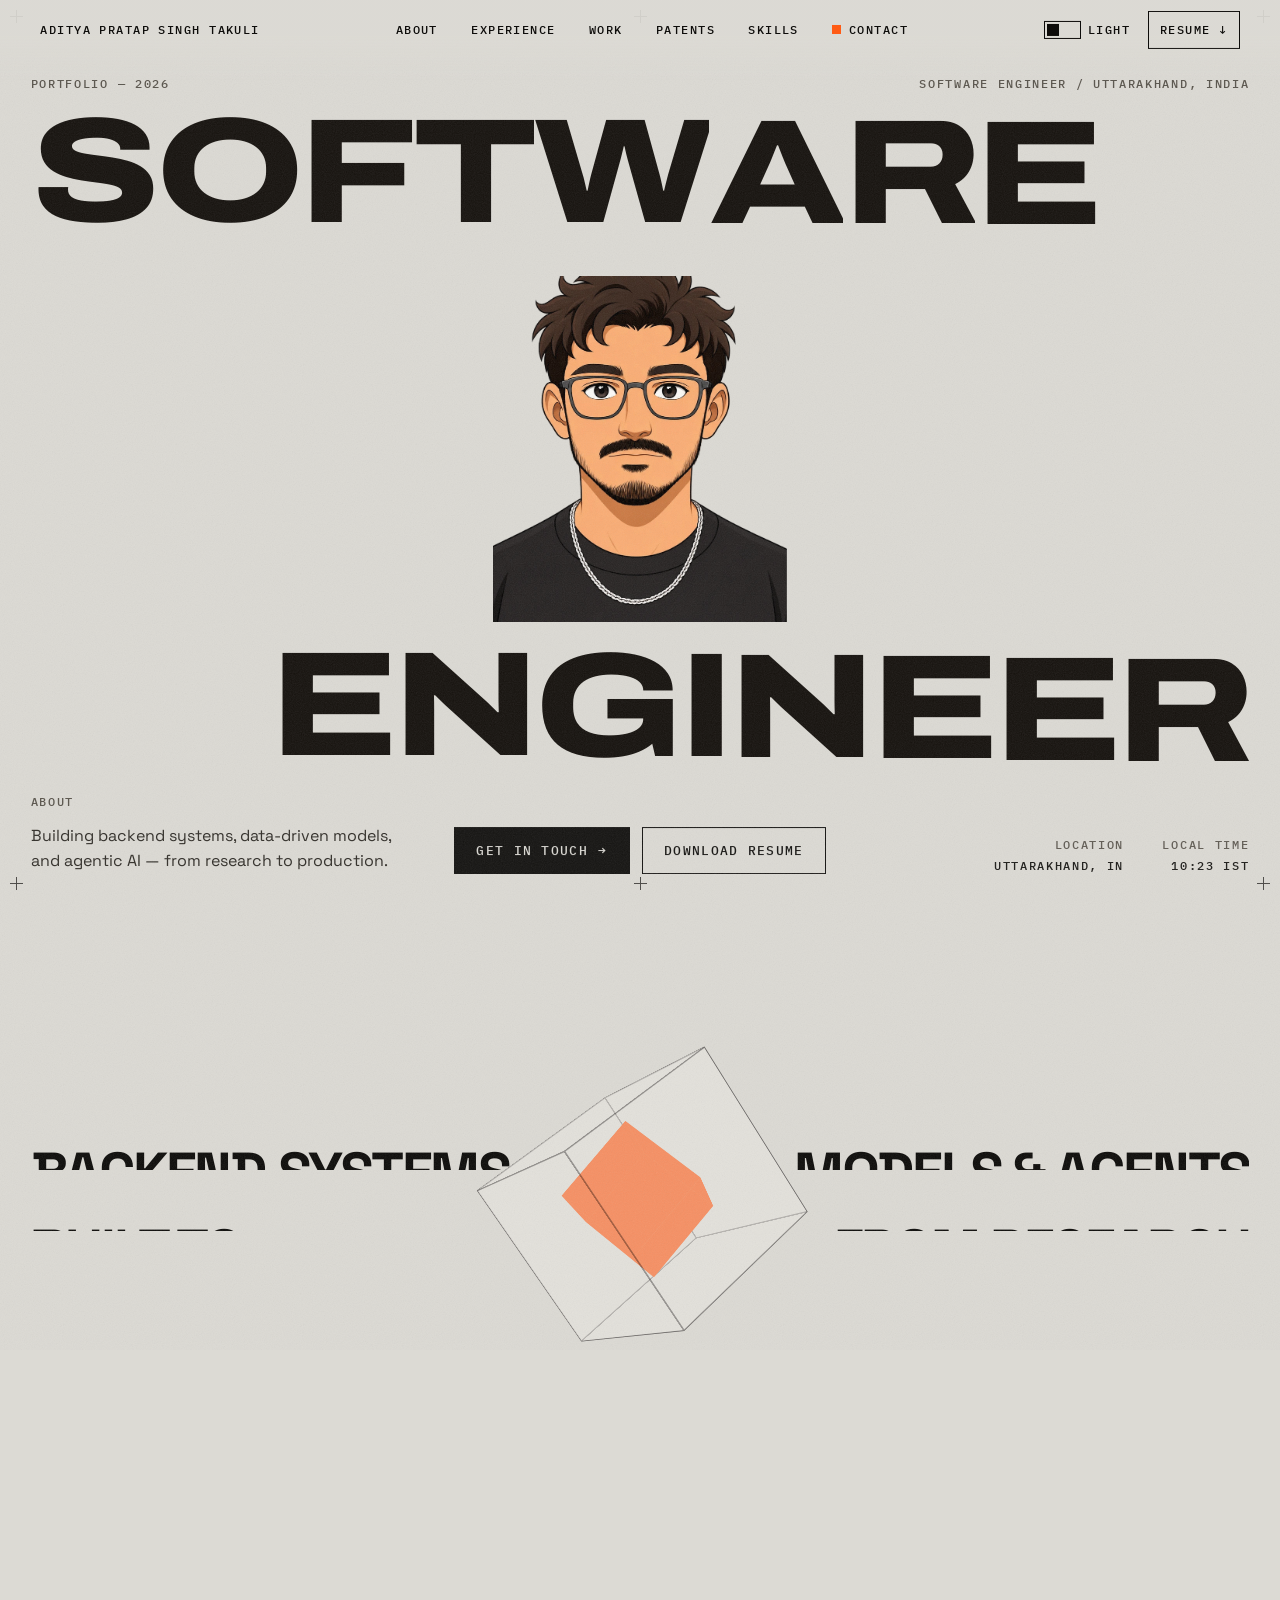
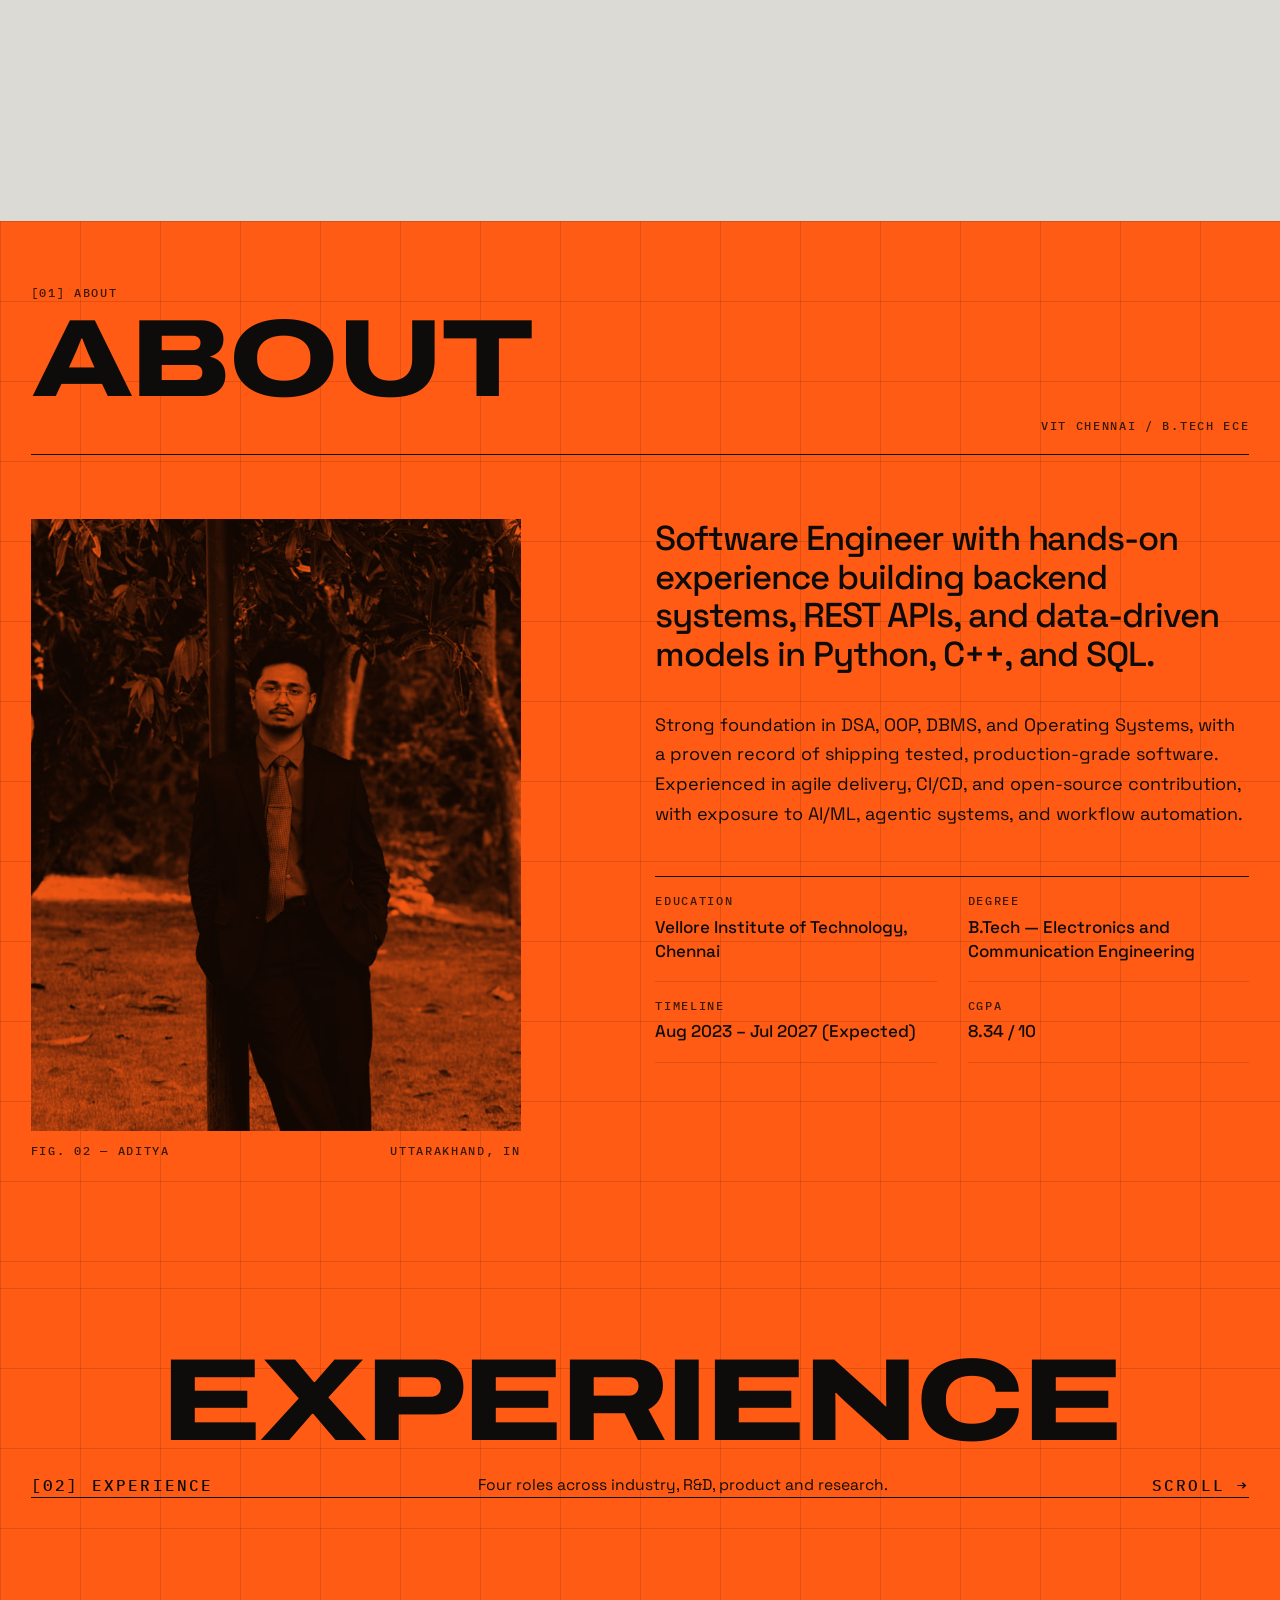
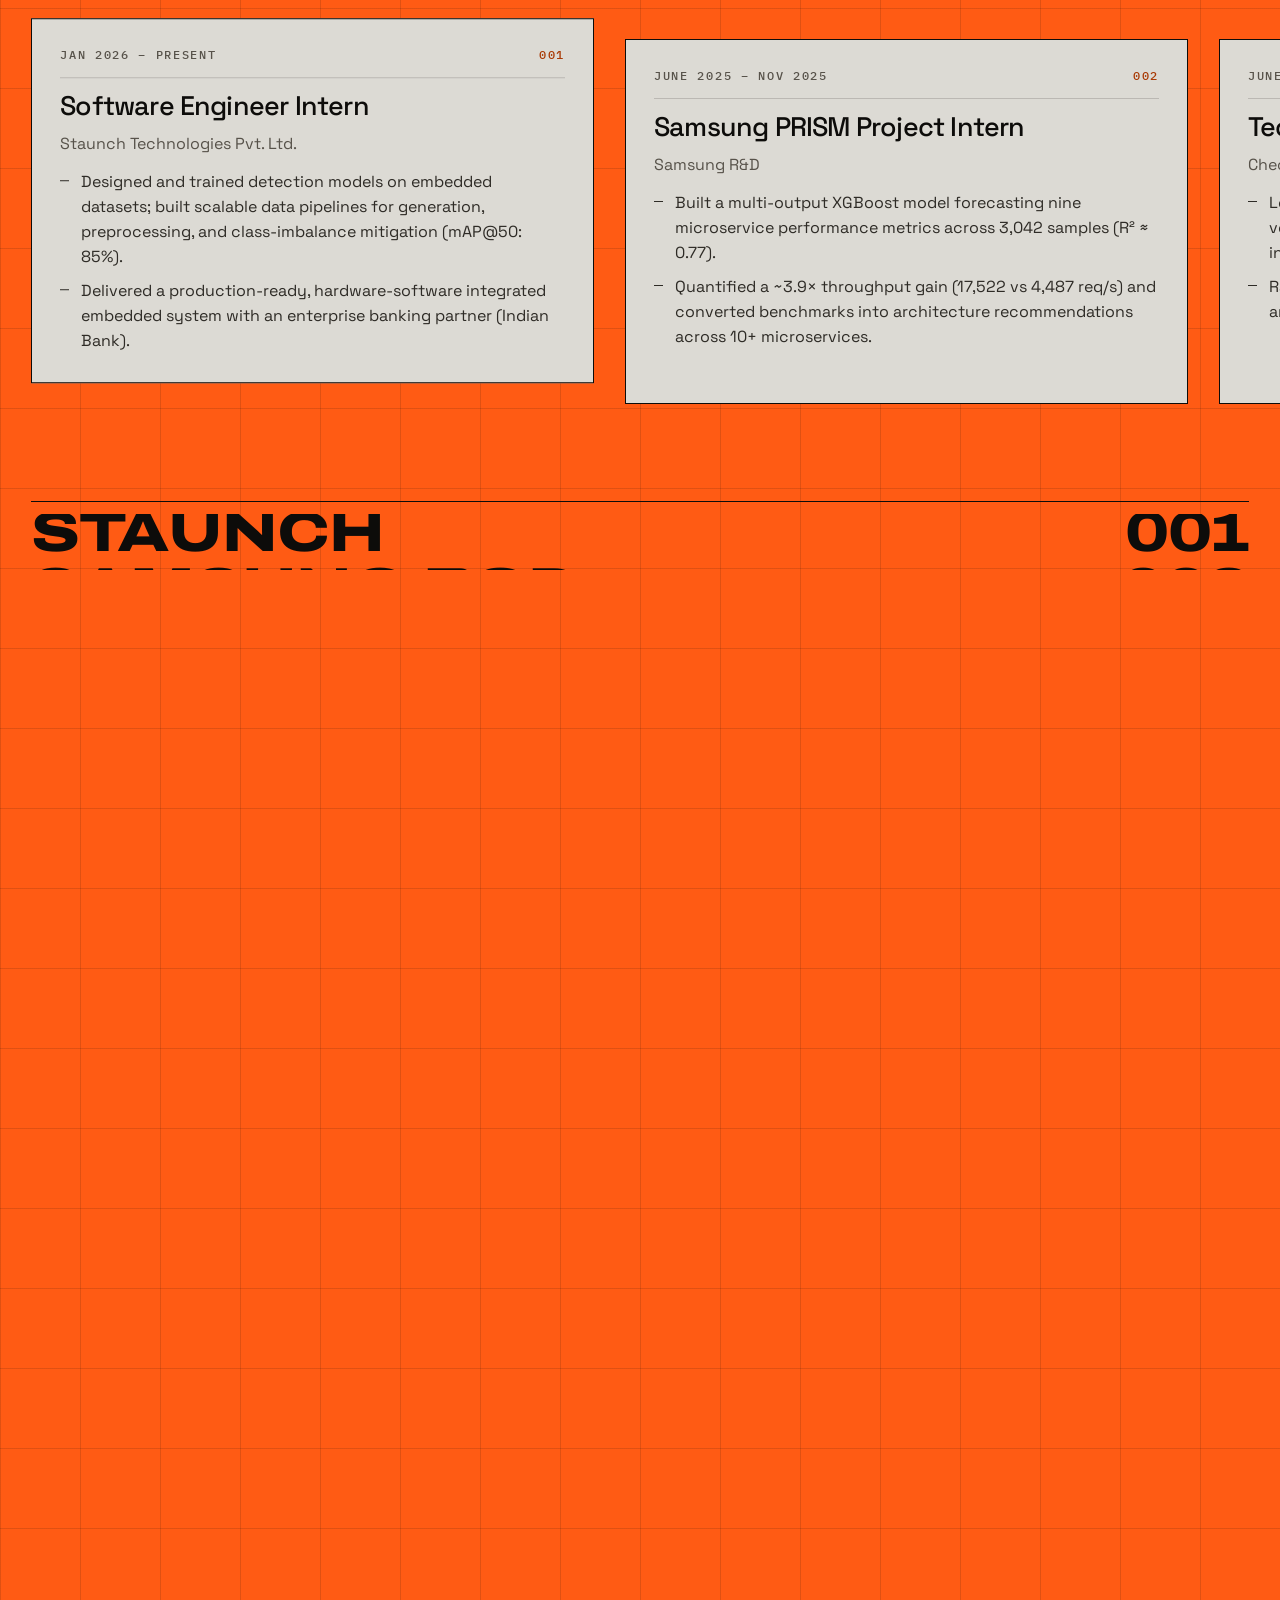
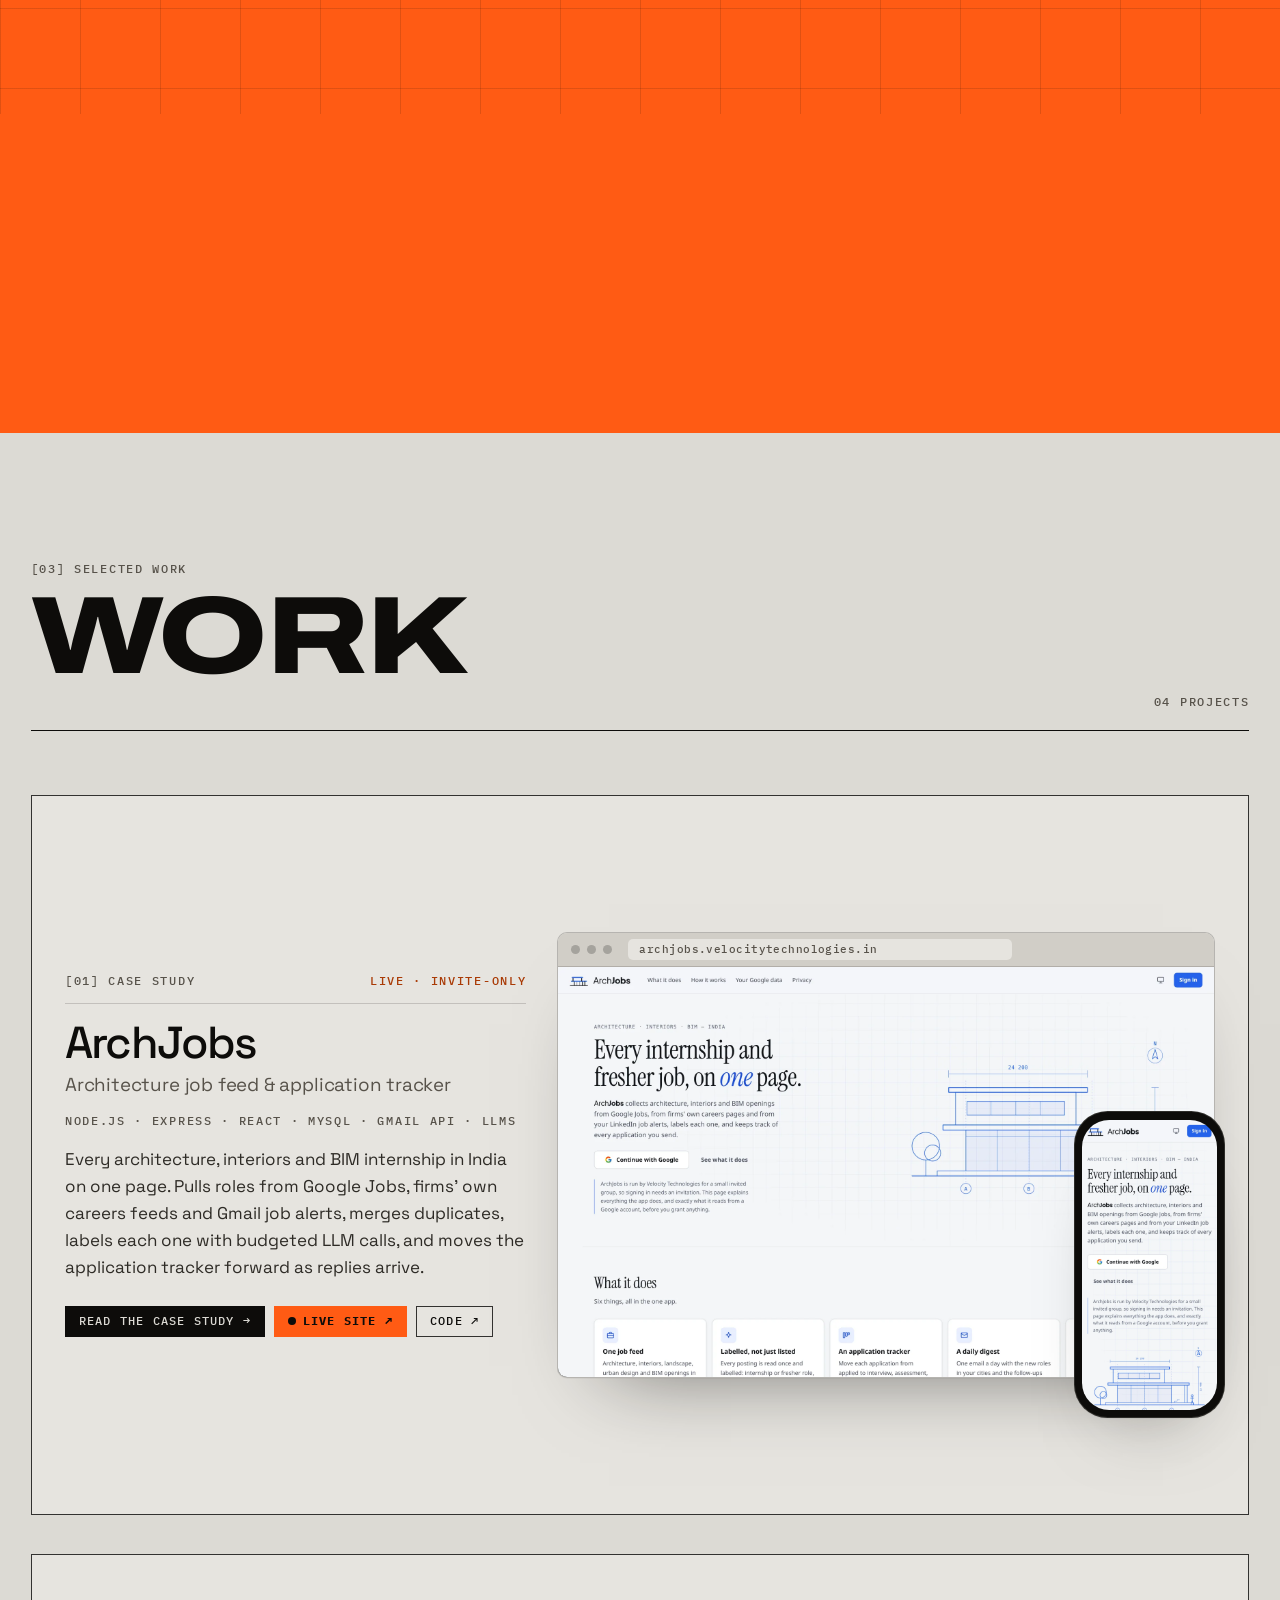
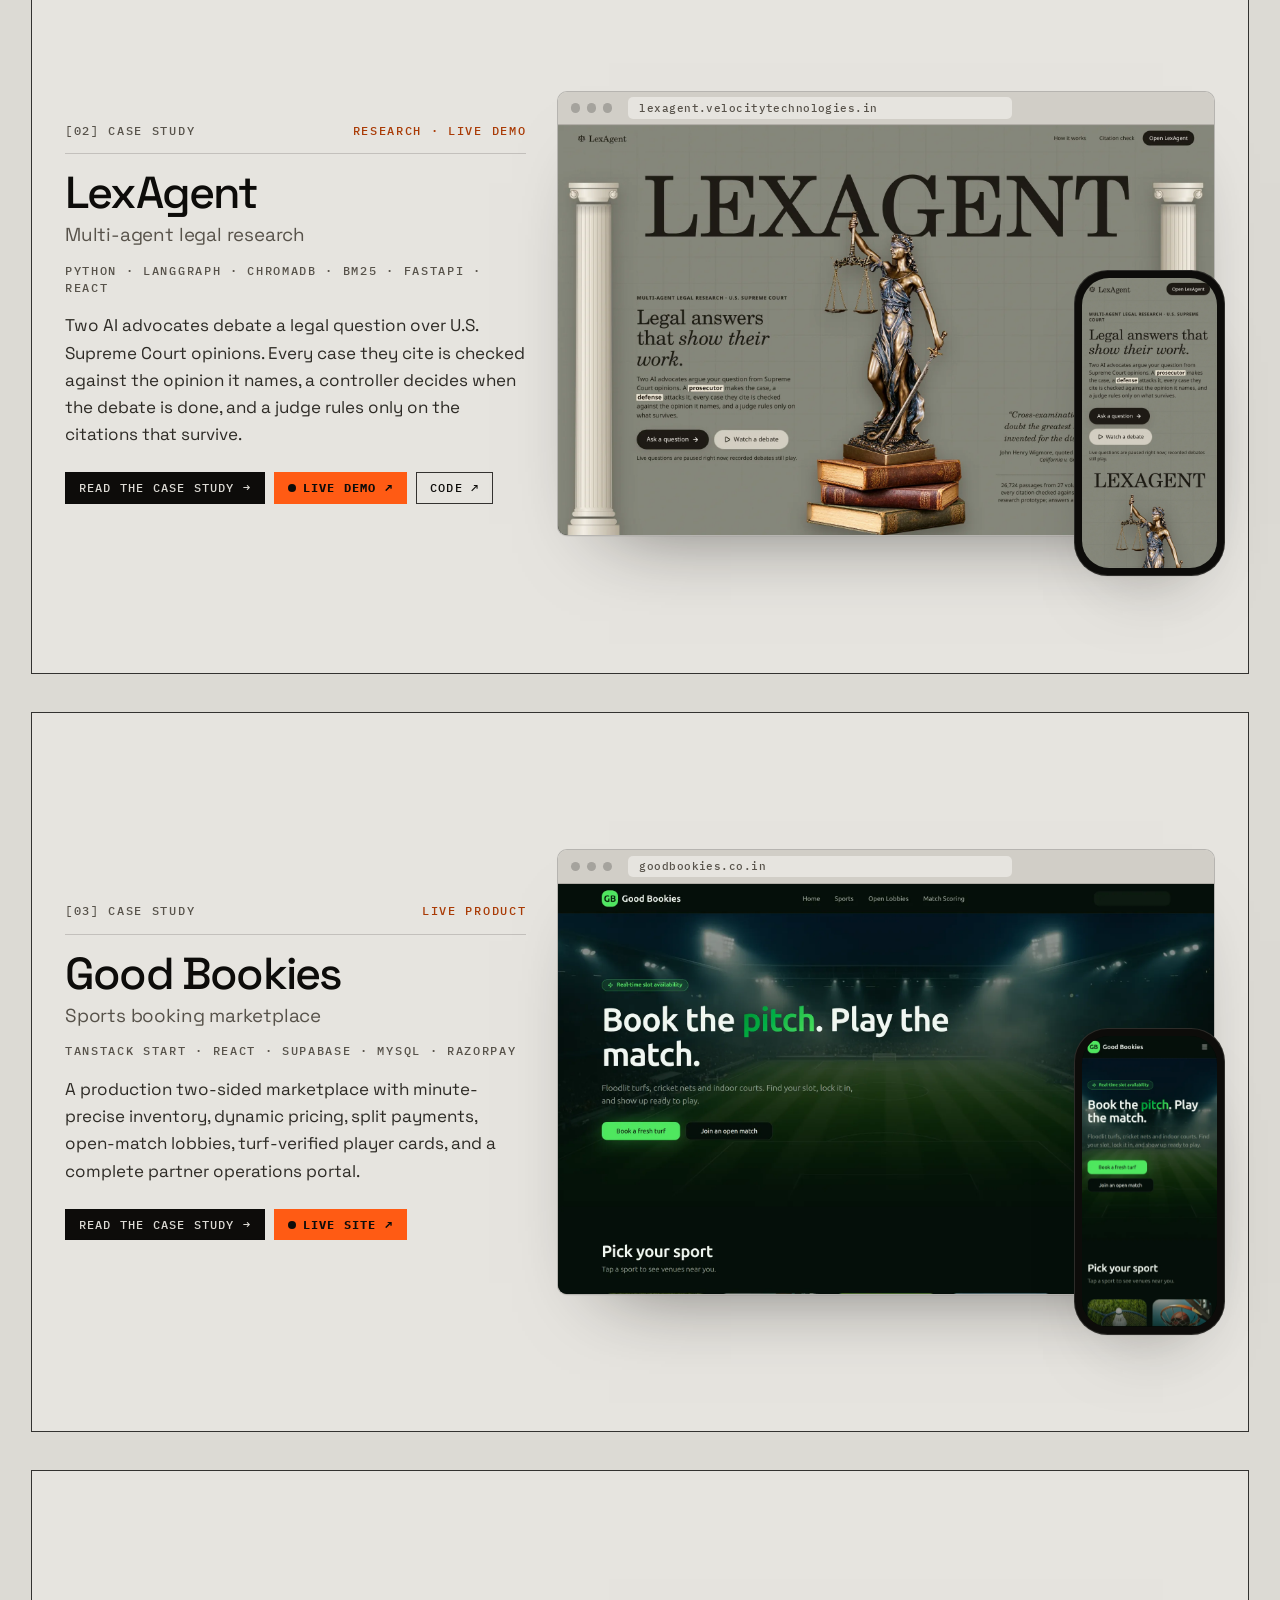
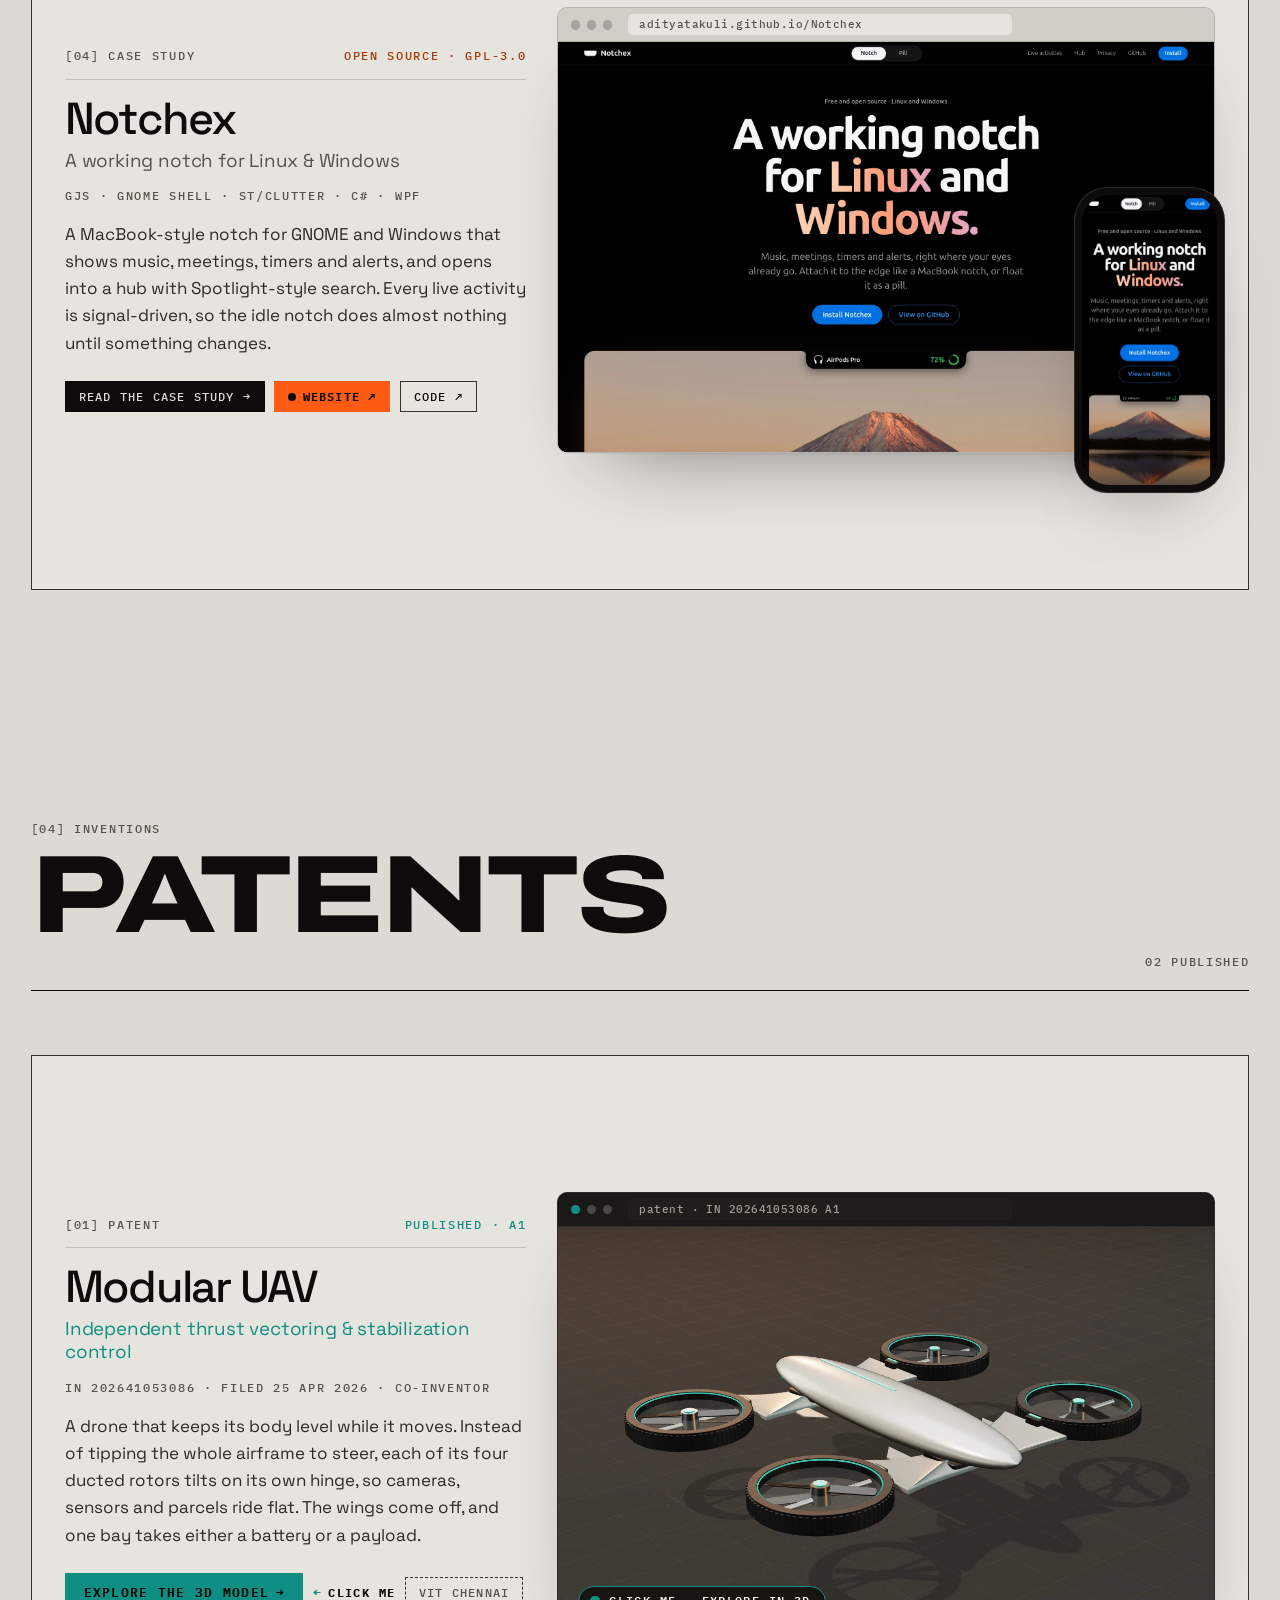
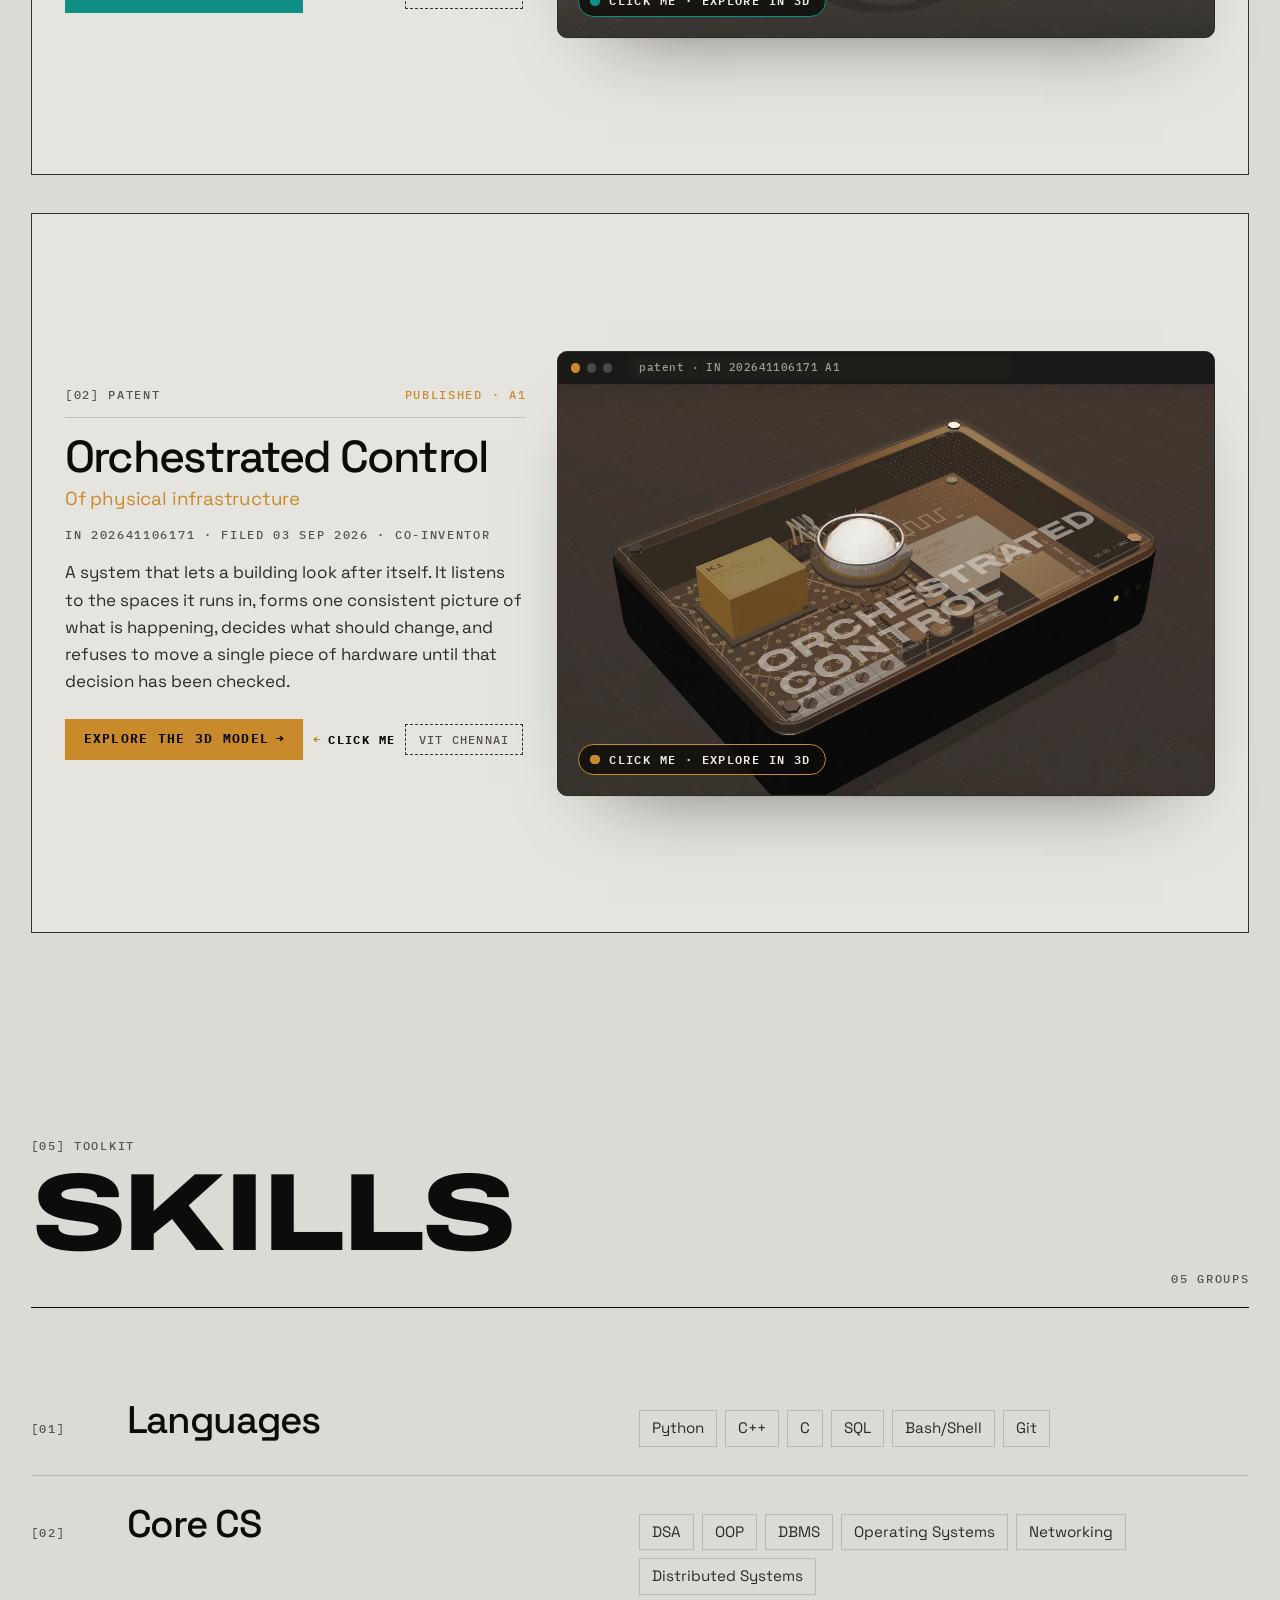
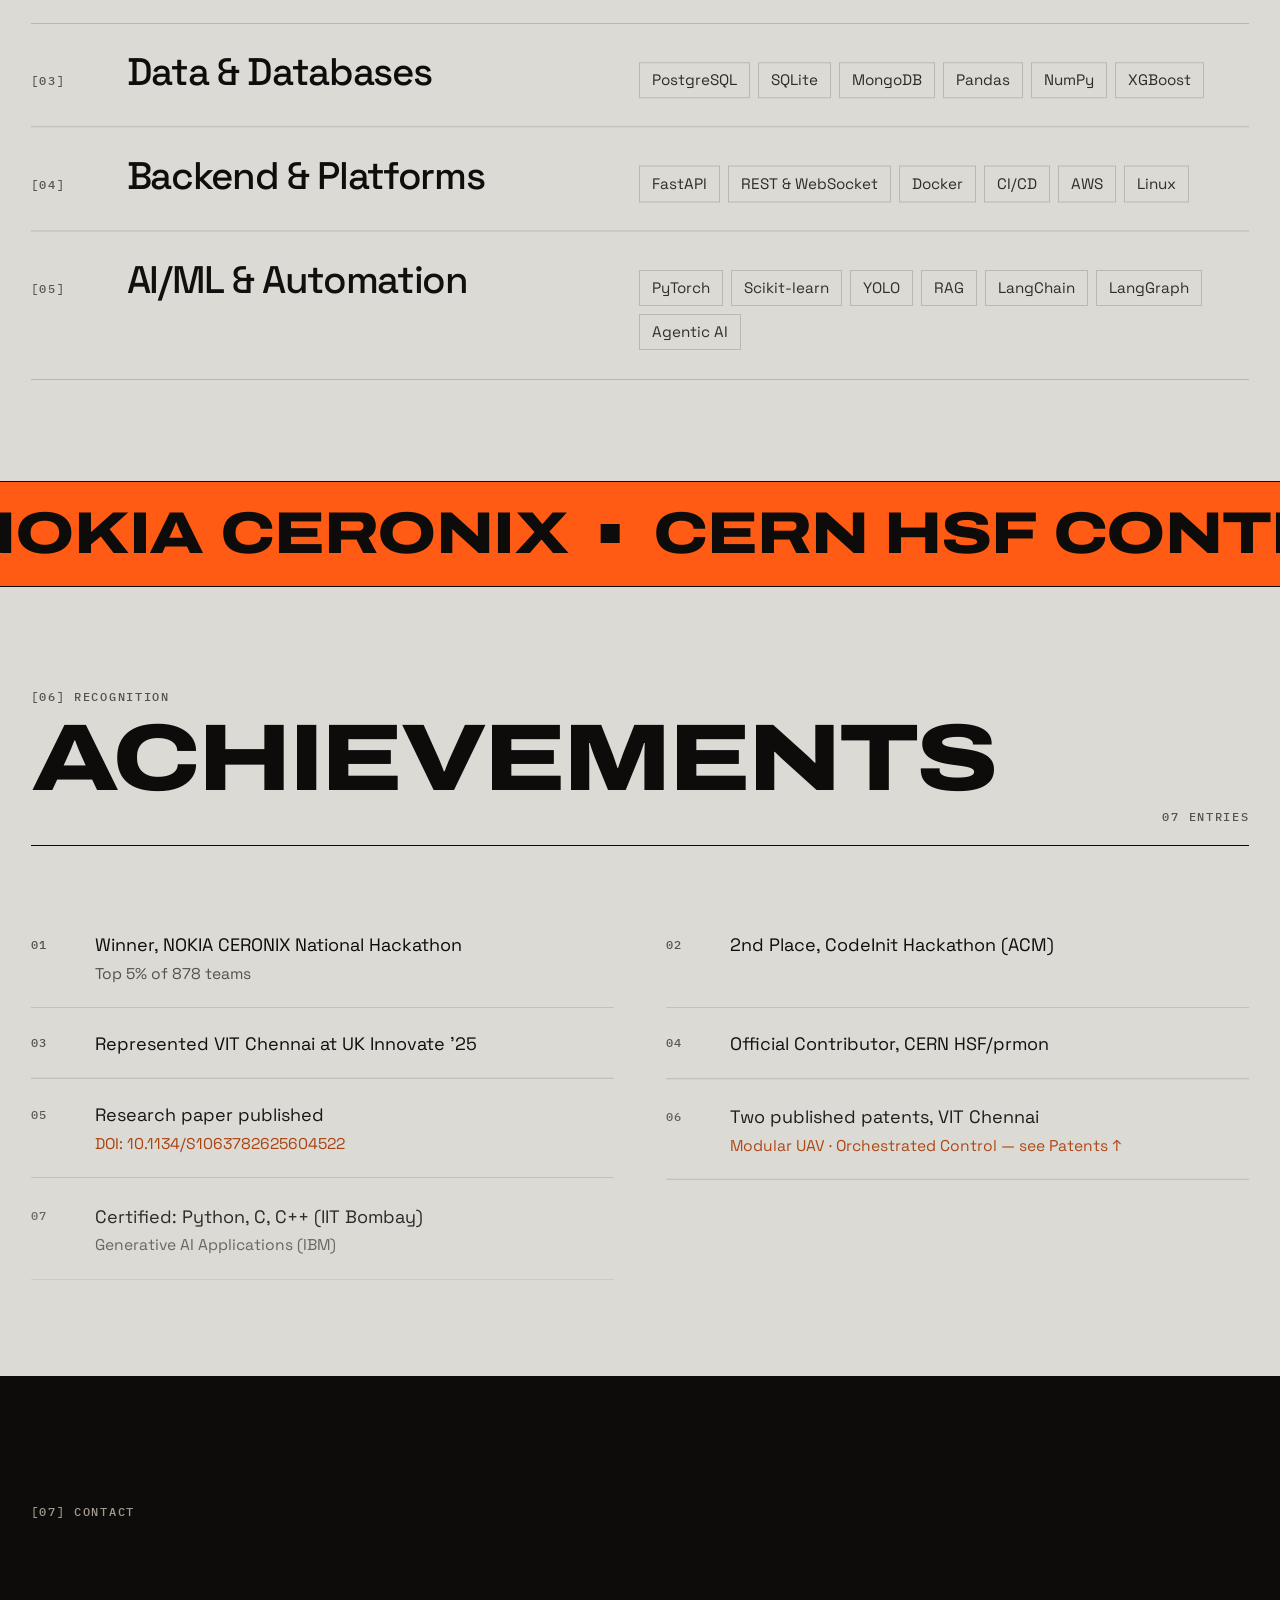
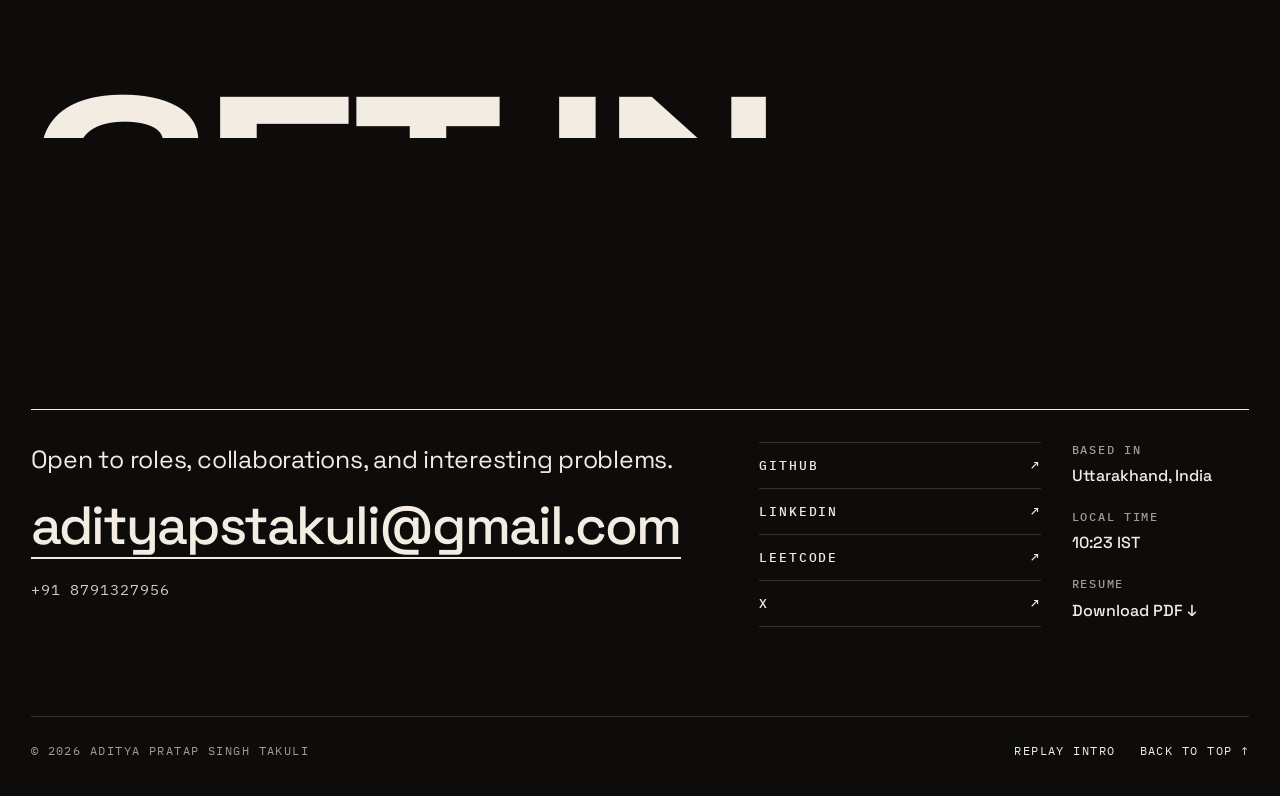
==== index.html @ b8e6f27e "Light enter screen by default; declutter mobile layout" ====
<!DOCTYPE html>
<html lang="en" data-loader>
  <head>
    <meta charset="UTF-8" />
    <meta name="viewport" content="width=device-width, initial-scale=1.0" />
    <title>Aditya Pratap Singh Takuli — Software Engineer</title>
    <meta
      name="description"
      content="Software engineer building backend systems, data-driven models, and agentic AI — from research to production."
    />
    <meta name="theme-color" content="#dcdad4" />
    <link rel="icon" href="static/img/icons/favicon.ico" sizes="32x32" />
    <link rel="icon" href="static/img/icons/favicon.svg" type="image/svg+xml" />
    <link rel="apple-touch-icon" href="static/img/icons/apple-touch-icon.png" />
    <link rel="preconnect" href="https://fonts.googleapis.com" />
    <link rel="preconnect" href="https://fonts.gstatic.com" crossorigin />
    <link
      href="https://fonts.googleapis.com/css2?family=Archivo:wdth,wght@125,800&family=IBM+Plex+Mono:wght@400;500&family=Space+Grotesk:wght@400;500;700&display=swap"
      rel="stylesheet"
    />
    <link rel="preload" as="image" href="static/img/aditya-cutout.webp?v=4" />
    <link rel="stylesheet" href="static/css/base.css?v=2" />
    <link rel="stylesheet" href="static/css/home.css?v=8" />
    <link rel="stylesheet" href="static/css/sections.css?v=6" />
    <script>
      (function () {
        var d = document.documentElement;
        d.classList.add("js");
        try {
          // Light is the default; only a visitor's own choice overrides it.
          d.setAttribute("data-theme", localStorage.getItem("theme") || "light");
        } catch (e) {
          d.setAttribute("data-theme", "light");
        }
        // Following a link inside the site closes a curtain; the next page
        // opens it. A fresh visit gets the full enter screen instead.
        var internal = false;
        try {
          internal = sessionStorage.getItem("apst-nav") === "1";
          sessionStorage.removeItem("apst-nav");
        } catch (e) {}
        var reduce = window.matchMedia("(prefers-reduced-motion: reduce)").matches;
        window.__enter = new Promise(function (resolve) {
          window.__enterResolve = resolve;
        });
        if (internal) {
          d.classList.add("is-arriving");
        } else if (!reduce) {
          d.classList.add("is-loading");
          setTimeout(function () {
            d.classList.remove("is-loading");
            window.__enterResolve();
          }, 9500);
        }
      })();
    </script>
  </head>
  <body>
    <a class="skip-link" href="#main">Skip to content</a>

    <!-- Enter screen — port of "Loading Screen 1b" -->
    <div class="loader" id="loader" aria-hidden="true">
      <div class="loader-name"><span>ADITYA</span></div>
      <div class="loader-bust">
        <img src="static/img/aditya-bust.webp?v=2" alt="" width="1302" height="1208" fetchpriority="high" />
      </div>
      <div class="loader-scan"></div>
      <div class="loader-id">
        <span class="loader-initials">AS — 001</span>
        <span class="loader-role">software engineer<br />backend · data · agentic AI</span>
      </div>
      <span class="loader-status">establishing connection</span>
      <div class="loader-foot">
        <div class="loader-ticker">
          <div class="loader-ticker-track">
            <span>loading typefaces</span>
            <span>compiling shaders</span>
            <span>fetching case studies</span>
            <span>warming the pixels</span>
            <span>ready</span>
          </div>
        </div>
        <div class="loader-bar"><span><i></i></span></div>
        <div class="loader-pct">0</div>
      </div>
    </div>

    <div class="curtain" aria-hidden="true">
      <i></i><i></i><i></i><i></i><i></i><i></i><i></i><i></i><i></i><i></i>
      <span class="curtain-label"></span>
    </div>
    <div class="grain" aria-hidden="true"></div>
    <div class="marks" aria-hidden="true"><i></i><i></i><i></i><i></i><i></i><i></i></div>
    <div class="cursor" aria-hidden="true"></div>

    <header class="nav">
      <a class="nav-name" href="#top" data-intro>Aditya Pratap Singh Takuli</a>
      <nav class="nav-links" aria-label="Primary" data-intro>
        <a href="#about">About</a>
        <a href="#experience">Experience</a>
        <a href="#work">Work</a>
        <a href="#patents">Patents</a>
        <a href="#skills">Skills</a>
        <a class="nav-cta" href="#contact">Contact</a>
      </nav>
      <div class="nav-tools" data-intro>
        <button
          type="button"
          class="theme-toggle"
          id="theme-toggle"
          role="switch"
          aria-checked="false"
          aria-label="Toggle color theme"
        >
          <span class="theme-track" aria-hidden="true"><span class="theme-thumb"></span></span>
          <span class="theme-name" aria-hidden="true"></span>
        </button>
        <a class="nav-resume" href="static/Aditya_Pratap_Singh_Takuli_Resume.pdf" download>Resume ↓</a>
        <button type="button" class="nav-menu" aria-expanded="false" aria-controls="menu" aria-label="Open menu"></button>
      </div>
    </header>

    <div class="menu" id="menu" aria-hidden="true">
      <nav class="menu-links" aria-label="Menu">
        <a href="#about"><span>About</span></a>
        <a href="#experience"><span>Experience</span></a>
        <a href="#work"><span>Work</span></a>
        <a href="#patents"><span>Patents</span></a>
        <a href="#skills"><span>Skills</span></a>
        <a href="#contact"><span>Contact</span></a>
      </nav>
      <div class="menu-foot">
        <a href="static/Aditya_Pratap_Singh_Takuli_Resume.pdf" download>Resume ↓</a>
        <span>Uttarakhand, IN · <span data-clock>--:--</span> IST</span>
      </div>
    </div>

    <main id="main">
      <!-- Hero -------------------------------------------------------------->
      <section class="hero tone-paper" id="top" data-tone="paper">
        <div class="hero-top" data-intro>
          <span class="label">Portfolio — 2026</span>
          <span class="label">Software engineer / Uttarakhand, India</span>
        </div>
        <h1 class="visually-hidden">Aditya Pratap Singh Takuli — Software Engineer</h1>
        <span class="hero-word hero-word--a" aria-hidden="true" data-hero-word>Software</span>
        <figure class="hero-portrait" data-hero-portrait>
          <img
            src="static/img/aditya-cutout.webp?v=4"
            alt="Illustrated portrait of Aditya"
            width="1024"
            height="950"
          />
          <span class="scan" aria-hidden="true"></span>
          <figcaption aria-hidden="true"><span>AS — 001</span><span>fig. 01</span></figcaption>
        </figure>
        <span class="hero-word hero-word--b" aria-hidden="true" data-hero-word>Engineer</span>
        <div class="hero-bottom">
          <div class="hero-intro" data-intro>
            <p class="label">About</p>
            <p>
              Building backend systems, data-driven models, and agentic AI — from
              research to production.
            </p>
          </div>
          <div class="hero-cta" data-intro>
            <a class="btn btn-fill" href="#contact">Get in touch <span class="btn-arrow" aria-hidden="true">→</span></a>
            <a class="btn" href="static/Aditya_Pratap_Singh_Takuli_Resume.pdf" download>Download resume</a>
          </div>
          <div class="hero-where" data-intro>
            <p class="label">Location <b>Uttarakhand, IN</b></p>
            <p class="label">Local time <b><span data-clock>--:--</span> IST</b></p>
          </div>
        </div>
      </section>

      <!-- Statement --------------------------------------------------------->
      <section class="statement tone-paper" data-tone="paper" aria-label="Approach">
        <p class="statement-col statement-col--l">
          <span class="roll-line">Backend systems</span>
          <span class="roll-line">built to</span>
          <span class="roll-line">hold the load</span>
        </p>
        <div class="cube-stage" aria-hidden="true">
          <div class="cube" data-cube>
            <i></i><i></i><i></i><i></i><i></i><i></i>
            <div class="cube-core"><i></i><i></i><i></i><i></i><i></i><i></i></div>
          </div>
        </div>
        <p class="statement-col statement-col--r">
          <span class="roll-line">Models &amp; agents</span>
          <span class="roll-line">from research</span>
          <span class="roll-line">to production</span>
        </p>
      </section>

      <div class="pixel-wipe" aria-hidden="true">
        <i></i><i></i><i></i><i></i><i></i><i></i><i></i><i></i>
        <i></i><i></i><i></i><i></i><i></i><i></i><i></i><i></i>
      </div>

      <!-- About ------------------------------------------------------------->
      <section class="about tone-accent grid-lines" id="about" data-tone="accent">
        <header class="sec-head">
          <span class="label">[01] About</span>
          <h2 class="sec-title" data-split>About</h2>
          <span class="label sec-note">VIT Chennai / B.Tech ECE</span>
        </header>
        <div class="about-grid">
          <figure class="about-photo" data-reveal>
            <div class="about-frame" data-duo>
              <img class="duo" src="static/img/profile.jpg?v=2" alt="" width="720" height="1280" loading="lazy" />
              <img
                class="mono"
                src="static/img/profile.jpg?v=2"
                alt="Portrait of Aditya Pratap Singh Takuli"
                width="720"
                height="1280"
                loading="lazy"
              />
            </div>
            <figcaption><span class="label">fig. 02 — Aditya</span><span class="label">Uttarakhand, IN</span></figcaption>
          </figure>
          <div class="about-copy">
            <p class="about-lead" data-split>
              Software Engineer with hands-on experience building backend systems, REST
              APIs, and data-driven models in Python, C++, and SQL.
            </p>
            <p class="about-body" data-reveal>
              Strong foundation in DSA, OOP, DBMS, and Operating Systems, with a proven
              record of shipping tested, production-grade software. Experienced in agile
              delivery, CI/CD, and open-source contribution, with exposure to AI/ML,
              agentic systems, and workflow automation.
            </p>
            <dl class="facts" data-reveal>
              <div><dt class="label">Education</dt><dd>Vellore Institute of Technology, Chennai</dd></div>
              <div><dt class="label">Degree</dt><dd>B.Tech — Electronics and Communication Engineering</dd></div>
              <div><dt class="label">Timeline</dt><dd>Aug 2023 – Jul 2027 (Expected)</dd></div>
              <div><dt class="label">CGPA</dt><dd>8.34 / 10</dd></div>
            </dl>
          </div>
        </div>
      </section>

      <!-- Experience -------------------------------------------------------->
      <section class="reel tone-accent grid-lines" id="experience" data-tone="accent">
        <div class="reel-pin">
          <header class="reel-head">
            <h2 class="reel-title" data-split>Experience</h2>
            <div class="reel-sub">
              <p class="label">[02] Experience</p>
              <p>Four roles across industry, R&amp;D, product and research.</p>
              <p class="label" aria-hidden="true">Scroll →</p>
            </div>
          </header>
          <div class="reel-viewport">
            <ol class="reel-track">
              <li class="job">
                <div class="job-top"><span class="label">Jan 2026 – Present</span><span class="label">001</span></div>
                <h3 class="job-role">Software Engineer Intern</h3>
                <p class="job-org">Staunch Technologies Pvt. Ltd.</p>
                <ul class="job-points">
                  <li>
                    Designed and trained detection models on embedded datasets; built
                    scalable data pipelines for generation, preprocessing, and
                    class-imbalance mitigation (mAP@50: 85%).
                  </li>
                  <li>
                    Delivered a production-ready, hardware-software integrated embedded
                    system with an enterprise banking partner (Indian Bank).
                  </li>
                </ul>
              </li>
              <li class="job">
                <div class="job-top"><span class="label">June 2025 – Nov 2025</span><span class="label">002</span></div>
                <h3 class="job-role">Samsung PRISM Project Intern</h3>
                <p class="job-org">Samsung R&amp;D</p>
                <ul class="job-points">
                  <li>
                    Built a multi-output XGBoost model forecasting nine microservice
                    performance metrics across 3,042 samples (R² ≈ 0.77).
                  </li>
                  <li>
                    Quantified a ~3.9× throughput gain (17,522 vs 4,487 req/s) and
                    converted benchmarks into architecture recommendations across 10+
                    microservices.
                  </li>
                </ul>
              </li>
              <li class="job">
                <div class="job-top"><span class="label">June 2025 – Feb 2026</span><span class="label">003</span></div>
                <h3 class="job-role">Technical Product Lead</h3>
                <p class="job-org">Checkinly (Smart Hospitality Platform)</p>
                <ul class="job-points">
                  <li>
                    Led end-to-end development; integrated Onfido identity verification
                    and Tuya/TTLock IoT SDKs, cutting manual check-in time by 85–90%.
                  </li>
                  <li>
                    Ran market and feasibility research that shaped product architecture
                    and go-to-market decisions.
                  </li>
                </ul>
              </li>
              <li class="job">
                <div class="job-top"><span class="label">May 2025 – Aug 2025</span><span class="label">004</span></div>
                <h3 class="job-role">HPC / Research Intern</h3>
                <p class="job-org">CSIR Fourth Paradigm Institute (CSIR-4PI), Bengaluru</p>
                <ul class="job-points">
                  <li>
                    Designed a hybrid HTTP (REST) + WebSocket network with FastAPI for
                    real-time WLAN data synchronisation (sub-second propagation).
                  </li>
                  <li>Optimised deep learning models for resource-constrained edge hardware.</li>
                </ul>
              </li>
            </ol>
          </div>
          <div class="reel-foot" aria-hidden="true">
            <div class="reel-names">
              <div class="reel-names-track">
                <span>Staunch</span><span>Samsung R&amp;D</span><span>Checkinly</span><span>CSIR-4PI</span>
              </div>
            </div>
            <div class="reel-count">
              <div class="reel-count-track"><span>001</span><span>002</span><span>003</span><span>004</span></div>
            </div>
          </div>
        </div>
      </section>

      <div class="pixel-wipe pixel-wipe--out" aria-hidden="true">
        <i></i><i></i><i></i><i></i><i></i><i></i><i></i><i></i>
        <i></i><i></i><i></i><i></i><i></i><i></i><i></i><i></i>
      </div>

      <!-- Work -------------------------------------------------------------->
      <section class="work tone-paper" id="work" data-tone="paper">
        <header class="sec-head">
          <span class="label">[03] Selected work</span>
          <h2 class="sec-title" data-split>Work</h2>
          <span class="label sec-note">04 projects</span>
        </header>

        <div class="stack">
          <article class="stack-card" data-stack>
            <div class="stack-copy">
              <div class="stack-meta"><span class="label">[01] Case study</span><span class="label label--hl">Live · Invite-only</span></div>
              <h3 class="stack-title">ArchJobs <small>Architecture job feed &amp; application tracker</small></h3>
              <p class="label">Node.js · Express · React · MySQL · Gmail API · LLMs</p>
              <p class="stack-blurb">
                Every architecture, interiors and BIM internship in India on one page. Pulls
                roles from Google Jobs, firms' own careers feeds and Gmail job alerts, merges
                duplicates, labels each one with budgeted LLM calls, and moves the
                application tracker forward as replies arrive.
              </p>
              <div class="stack-links">
                <a class="chip chip--solid" href="projects/archjobs.html" data-title="ArchJobs">Read the case study →</a>
                <a class="chip chip--live" href="https://archjobs.velocitytechnologies.in" target="_blank" rel="noopener noreferrer">Live site ↗</a>
                <a class="chip" href="https://github.com/AdityaTakuli/JobHunt" target="_blank" rel="noopener noreferrer">Code ↗</a>
              </div>
            </div>
            <div class="stack-media">
              <figure class="frame frame--browser">
                <div class="frame-bar" aria-hidden="true"><i></i><i></i><i></i><span class="frame-url">archjobs.velocitytechnologies.in</span></div>
                <div class="frame-view">
                  <img
                    src="static/img/projects/archjobs/aj-landing.webp"
                    alt="ArchJobs landing page with an architectural elevation drawing beside the headline"
                    width="1920"
                    height="1200"
                    loading="lazy"
                  />
                </div>
              </figure>
              <div class="stack-phone">
                <figure class="frame frame--phone">
                  <div class="frame-view">
                    <img
                      src="static/img/projects/archjobs/aj-mobile.webp"
                      alt="ArchJobs landing page on a phone"
                      width="780"
                      height="1688"
                      loading="lazy"
                    />
                  </div>
                </figure>
              </div>
            </div>
            <a class="card-link" href="projects/archjobs.html" data-title="ArchJobs" tabindex="-1" aria-hidden="true"></a>
          </article>

          <article class="stack-card" data-stack>
            <div class="stack-copy">
              <div class="stack-meta"><span class="label">[02] Case study</span><span class="label label--hl">Research · Live demo</span></div>
              <h3 class="stack-title">LexAgent <small>Multi-agent legal research</small></h3>
              <p class="label">Python · LangGraph · ChromaDB · BM25 · FastAPI · React</p>
              <p class="stack-blurb">
                Two AI advocates debate a legal question over U.S. Supreme Court opinions.
                Every case they cite is checked against the opinion it names, a controller
                decides when the debate is done, and a judge rules only on the citations that
                survive.
              </p>
              <div class="stack-links">
                <a class="chip chip--solid" href="projects/lexagent.html" data-title="LexAgent">Read the case study →</a>
                <a class="chip chip--live" href="https://lexagent.velocitytechnologies.in" target="_blank" rel="noopener noreferrer">Live demo ↗</a>
                <a class="chip" href="https://github.com/AdityaTakuli/LexAgent" target="_blank" rel="noopener noreferrer">Code ↗</a>
              </div>
            </div>
            <div class="stack-media">
              <figure class="frame frame--browser">
                <div class="frame-bar" aria-hidden="true"><i></i><i></i><i></i><span class="frame-url">lexagent.velocitytechnologies.in</span></div>
                <div class="frame-view">
                  <img
                    src="static/img/projects/lexagent/lx-landing.webp"
                    alt="LexAgent landing page: legal answers that show their work, beside a statue of Lady Justice"
                    width="1920"
                    height="1200"
                    loading="lazy"
                  />
                </div>
              </figure>
              <div class="stack-phone">
                <figure class="frame frame--phone">
                  <div class="frame-view">
                    <img
                      src="static/img/projects/lexagent/lx-mobile.webp"
                      alt="LexAgent landing page on a phone"
                      width="780"
                      height="1688"
                      loading="lazy"
                    />
                  </div>
                </figure>
              </div>
            </div>
            <a class="card-link" href="projects/lexagent.html" data-title="LexAgent" tabindex="-1" aria-hidden="true"></a>
          </article>

          <article class="stack-card" data-stack>
            <div class="stack-copy">
              <div class="stack-meta"><span class="label">[03] Case study</span><span class="label label--hl">Live product</span></div>
              <h3 class="stack-title">Good Bookies <small>Sports booking marketplace</small></h3>
              <p class="label">TanStack Start · React · Supabase · MySQL · Razorpay</p>
              <p class="stack-blurb">
                A production two-sided marketplace with minute-precise inventory, dynamic
                pricing, split payments, open-match lobbies, turf-verified player cards,
                and a complete partner operations portal.
              </p>
              <div class="stack-links">
                <a class="chip chip--solid" href="projects/goodbookies.html" data-title="Good Bookies">Read the case study →</a>
                <a class="chip chip--live" href="https://goodbookies.co.in" target="_blank" rel="noopener noreferrer">Live site ↗</a>
              </div>
            </div>
            <div class="stack-media">
              <figure class="frame frame--browser">
                <div class="frame-bar" aria-hidden="true"><i></i><i></i><i></i><span class="frame-url">goodbookies.co.in</span></div>
                <div class="frame-view">
                  <img
                    src="static/img/projects/goodbookies/gb-landing.webp"
                    alt="Good Bookies landing page for finding and booking sports venues"
                    width="1920"
                    height="1200"
                    loading="lazy"
                  />
                </div>
              </figure>
              <div class="stack-phone">
                <figure class="frame frame--phone">
                  <div class="frame-view">
                    <img
                      src="static/img/projects/goodbookies/gb-mobile-home.webp"
                      alt="Good Bookies home screen on a phone"
                      width="780"
                      height="1688"
                      loading="lazy"
                    />
                  </div>
                </figure>
              </div>
            </div>
            <a class="card-link" href="projects/goodbookies.html" data-title="Good Bookies" tabindex="-1" aria-hidden="true"></a>
          </article>

          <article class="stack-card" data-stack>
            <div class="stack-copy">
              <div class="stack-meta"><span class="label">[04] Case study</span><span class="label label--hl">Open source · GPL-3.0</span></div>
              <h3 class="stack-title">Notchex <small>A working notch for Linux &amp; Windows</small></h3>
              <p class="label">GJS · GNOME Shell · St/Clutter · C# · WPF</p>
              <p class="stack-blurb">
                A MacBook-style notch for GNOME and Windows that shows music, meetings,
                timers and alerts, and opens into a hub with Spotlight-style search. Every
                live activity is signal-driven, so the idle notch does almost nothing until
                something changes.
              </p>
              <div class="stack-links">
                <a class="chip chip--solid" href="projects/notchex.html" data-title="Notchex">Read the case study →</a>
                <a class="chip chip--live" href="https://adityatakuli.github.io/Notchex/" target="_blank" rel="noopener noreferrer">Website ↗</a>
                <a class="chip" href="https://github.com/AdityaTakuli/Notchex" target="_blank" rel="noopener noreferrer">Code ↗</a>
              </div>
            </div>
            <div class="stack-media">
              <figure class="frame frame--browser">
                <div class="frame-bar" aria-hidden="true"><i></i><i></i><i></i><span class="frame-url">adityatakuli.github.io/Notchex</span></div>
                <div class="frame-view">
                  <img
                    src="static/img/projects/notchex/nx-landing.webp"
                    alt="Notchex website: a working notch for Linux and Windows"
                    width="1920"
                    height="1200"
                    loading="lazy"
                  />
                </div>
              </figure>
              <div class="stack-phone">
                <figure class="frame frame--phone">
                  <div class="frame-view">
                    <img
                      src="static/img/projects/notchex/nx-mobile.webp"
                      alt="Notchex website on a phone"
                      width="780"
                      height="1688"
                      loading="lazy"
                    />
                  </div>
                </figure>
              </div>
            </div>
            <a class="card-link" href="projects/notchex.html" data-title="Notchex" tabindex="-1" aria-hidden="true"></a>
          </article>

          <!-- TrialMatch is hidden from the page but kept here. To show it again,
               unwrap this <template>, set the count to 05 and point Notchex's
               "Next case study" back at trialmatch.html. -->
          <template id="hidden-trialmatch">
          <article class="stack-card" data-stack>
            <div class="stack-copy">
              <div class="stack-meta"><span class="label">[05] Case study</span><span class="label label--hl">Live</span></div>
              <h3 class="stack-title">TrialMatch <small>Clinical trial matching</small></h3>
              <p class="label">Next.js · FastAPI · LangGraph · PostgreSQL · Redis</p>
              <p class="stack-blurb">
                Describe a condition in plain language and get ranked, recruiting clinical
                trials back. A six-node LangGraph pipeline extracts a patient profile,
                semantically matches a 500-condition corpus, and explains every
                eligibility decision.
              </p>
              <div class="stack-links">
                <a class="chip chip--solid" href="projects/trialmatch.html" data-title="TrialMatch">Read the case study →</a>
                <a class="chip chip--live" href="https://clinical-trial-matching-pied.vercel.app" target="_blank" rel="noopener noreferrer">Live app ↗</a>
                <a class="chip" href="https://github.com/AdityaTakuli/Clinical-Trial-Matching" target="_blank" rel="noopener noreferrer">Code ↗</a>
              </div>
            </div>
            <div class="stack-media">
              <figure class="frame frame--browser">
                <div class="frame-bar" aria-hidden="true"><i></i><i></i><i></i><span class="frame-url">clinical-trial-matching-pied.vercel.app</span></div>
                <div class="frame-view">
                  <img
                    src="static/img/projects/trialmatch/tm-landing.webp"
                    alt="TrialMatch landing page with an interactive globe of live trial locations"
                    width="1920"
                    height="1200"
                    loading="lazy"
                  />
                </div>
              </figure>
              <div class="stack-phone">
                <figure class="frame frame--phone">
                  <div class="frame-view">
                    <img
                      src="static/img/projects/trialmatch/tm-mobile.webp"
                      alt="TrialMatch search on a phone"
                      width="780"
                      height="1688"
                      loading="lazy"
                    />
                  </div>
                </figure>
              </div>
            </div>
            <a class="card-link" href="projects/trialmatch.html" data-title="TrialMatch" tabindex="-1" aria-hidden="true"></a>
          </article>
          </template>
        </div>
      </section>

      <!-- Patents ----------------------------------------------------------->
      <section class="work patents tone-paper" id="patents" data-tone="paper">
        <header class="sec-head">
          <span class="label">[04] Inventions</span>
          <h2 class="sec-title" data-split>Patents</h2>
          <span class="label sec-note">02 published</span>
        </header>

        <div class="stack">
          <article class="stack-card patent-card patent-card--uav" data-stack>
            <div class="stack-copy">
              <div class="stack-meta"><span class="label">[01] Patent</span><span class="label label--hl">Published · A1</span></div>
              <h3 class="stack-title">Modular UAV <small>Independent thrust vectoring &amp; stabilization control</small></h3>
              <p class="label">IN 202641053086 · Filed 25 Apr 2026 · Co-inventor</p>
              <p class="stack-blurb">
                A drone that keeps its body level while it moves. Instead of tipping
                the whole airframe to steer, each of its four ducted rotors tilts on
                its own hinge, so cameras, sensors and parcels ride flat. The wings
                come off, and one bay takes either a battery or a payload.
              </p>
              <div class="stack-links">
                <a class="chip chip--cta" href="projects/modular-uav.html" data-title="Modular UAV">Explore the 3D model <span class="cta-arrow" aria-hidden="true">→</span></a>
                <span class="click-me" aria-hidden="true"><span class="click-me-arrow">←</span> Click me</span>
                <span class="chip chip--quiet">VIT Chennai</span>
              </div>
            </div>
            <div class="stack-media">
              <figure class="frame frame--browser frame--stage">
                <div class="frame-bar" aria-hidden="true"><i></i><i></i><i></i><span class="frame-url">patent · IN 202641053086 A1</span></div>
                <div class="frame-view">
                  <img
                    src="static/img/patents/modular-uav.webp"
                    alt="3D model of the modular drone: an oval fuselage on two wing plates with four ducted rotors"
                    width="1280"
                    height="800"
                    loading="lazy"
                  />
                  <span class="stage-hint" aria-hidden="true"><i class="stage-ping"></i>Click me · explore in 3D</span>
                </div>
              </figure>
            </div>
            <a class="card-link" href="projects/modular-uav.html" data-title="Modular UAV" tabindex="-1" aria-hidden="true"></a>
          </article>

          <article class="stack-card patent-card patent-card--oc" data-stack>
            <div class="stack-copy">
              <div class="stack-meta"><span class="label">[02] Patent</span><span class="label label--hl">Published · A1</span></div>
              <h3 class="stack-title">Orchestrated Control <small>Of physical infrastructure</small></h3>
              <p class="label">IN 202641106171 · Filed 03 Sep 2026 · Co-inventor</p>
              <p class="stack-blurb">
                A system that lets a building look after itself. It listens to the
                spaces it runs in, forms one consistent picture of what is happening,
                decides what should change, and refuses to move a single piece of
                hardware until that decision has been checked.
              </p>
              <div class="stack-links">
                <a class="chip chip--cta" href="projects/orchestrated-control.html" data-title="Orchestrated Control">Explore the 3D model <span class="cta-arrow" aria-hidden="true">→</span></a>
                <span class="click-me" aria-hidden="true"><span class="click-me-arrow">←</span> Click me</span>
                <span class="chip chip--quiet">VIT Chennai</span>
              </div>
            </div>
            <div class="stack-media">
              <figure class="frame frame--browser frame--stage">
                <div class="frame-bar" aria-hidden="true"><i></i><i></i><i></i><span class="frame-url">patent · IN 202641106171 A1</span></div>
                <div class="frame-view">
                  <img
                    src="static/img/patents/orchestrated-control.webp"
                    alt="Artistic 3D model of the sealed control unit"
                    width="1280"
                    height="800"
                    loading="lazy"
                  />
                  <span class="stage-hint" aria-hidden="true"><i class="stage-ping"></i>Click me · explore in 3D</span>
                </div>
              </figure>
            </div>
            <a class="card-link" href="projects/orchestrated-control.html" data-title="Orchestrated Control" tabindex="-1" aria-hidden="true"></a>
          </article>
        </div>
      </section>

      <!-- Skills ------------------------------------------------------------>
      <section class="skills tone-paper" id="skills" data-tone="paper">
        <header class="sec-head">
          <span class="label">[05] Toolkit</span>
          <h2 class="sec-title" data-split>Skills</h2>
          <span class="label sec-note">05 groups</span>
        </header>
        <ol class="caps">
          <li class="cap" data-reveal>
            <span class="label">[01]</span>
            <h3 class="cap-title">Languages</h3>
            <ul class="cap-items"><li>Python</li><li>C++</li><li>C</li><li>SQL</li><li>Bash/Shell</li><li>Git</li></ul>
          </li>
          <li class="cap" data-reveal>
            <span class="label">[02]</span>
            <h3 class="cap-title">Core CS</h3>
            <ul class="cap-items"><li>DSA</li><li>OOP</li><li>DBMS</li><li>Operating Systems</li><li>Networking</li><li>Distributed Systems</li></ul>
          </li>
          <li class="cap" data-reveal>
            <span class="label">[03]</span>
            <h3 class="cap-title">Data &amp; Databases</h3>
            <ul class="cap-items"><li>PostgreSQL</li><li>SQLite</li><li>MongoDB</li><li>Pandas</li><li>NumPy</li><li>XGBoost</li></ul>
          </li>
          <li class="cap" data-reveal>
            <span class="label">[04]</span>
            <h3 class="cap-title">Backend &amp; Platforms</h3>
            <ul class="cap-items"><li>FastAPI</li><li>REST &amp; WebSocket</li><li>Docker</li><li>CI/CD</li><li>AWS</li><li>Linux</li></ul>
          </li>
          <li class="cap" data-reveal>
            <span class="label">[05]</span>
            <h3 class="cap-title">AI/ML &amp; Automation</h3>
            <ul class="cap-items"><li>PyTorch</li><li>Scikit-learn</li><li>YOLO</li><li>RAG</li><li>LangChain</li><li>LangGraph</li><li>Agentic AI</li></ul>
          </li>
        </ol>
      </section>

      <!-- Achievements ------------------------------------------------------>
      <div class="marquee" aria-hidden="true">
        <div class="marquee-track">
          <div class="marquee-group">
            <span>Winner — Nokia Ceronix</span><span>CERN HSF contributor</span><span>2nd — CodeInit (ACM)</span><span>Published patents</span><span>Published research</span><span>UK Innovate ’25</span>
          </div>
          <div class="marquee-group">
            <span>Winner — Nokia Ceronix</span><span>CERN HSF contributor</span><span>2nd — CodeInit (ACM)</span><span>Published patents</span><span>Published research</span><span>UK Innovate ’25</span>
          </div>
        </div>
      </div>

      <section class="honours tone-paper" id="achievements" data-tone="paper">
        <header class="sec-head">
          <span class="label">[06] Recognition</span>
          <h2 class="sec-title sec-title--long" data-split>Achievements</h2>
          <span class="label sec-note">07 entries</span>
        </header>
        <ol class="honour-list">
          <li data-reveal><span class="label">01</span><p>Winner, NOKIA CERONIX National Hackathon<small>Top 5% of 878 teams</small></p></li>
          <li data-reveal><span class="label">02</span><p>2nd Place, CodeInit Hackathon (ACM)</p></li>
          <li data-reveal><span class="label">03</span><p>Represented VIT Chennai at UK Innovate ’25</p></li>
          <li data-reveal><span class="label">04</span><p>Official Contributor, CERN HSF/prmon</p></li>
          <li data-reveal>
            <span class="label">05</span>
            <p>
              Research paper published
              <small><a class="link" href="https://doi.org/10.1134/S1063782625604522" target="_blank" rel="noopener noreferrer">DOI: 10.1134/S1063782625604522</a></small>
            </p>
          </li>
          <li data-reveal>
            <span class="label">06</span>
            <p>
              Two published patents, VIT Chennai
              <small><a class="link" href="#patents">Modular UAV · Orchestrated Control — see Patents ↑</a></small>
            </p>
          </li>
          <li data-reveal>
            <span class="label">07</span>
            <p>Certified: Python, C, C++ (IIT Bombay)<small>Generative AI Applications (IBM)</small></p>
          </li>
        </ol>
      </section>

      <!-- Contact ----------------------------------------------------------->
      <section class="contact tone-ink" id="contact" data-tone="ink">
        <p class="label">[07] Contact</p>
        <h2 class="contact-title">
          <span class="roll-line">Get in</span>
          <span class="roll-line">touch</span>
        </h2>
        <div class="contact-grid">
          <div class="contact-main">
            <p class="lead">Open to roles, collaborations, and interesting problems.</p>
            <a class="contact-email" href="mailto:adityapstakuli@gmail.com" data-magnetic>adityapstakuli@gmail.com</a>
            <p class="contact-phone">+91 8791327956</p>
          </div>
          <ul class="socials" aria-label="Elsewhere">
            <li><a href="https://github.com/adityatakuli" target="_blank" rel="noopener">GitHub <span aria-hidden="true">↗</span></a></li>
            <li><a href="https://www.linkedin.com/in/aditya10-pratap-07-singh20-takuli04/" target="_blank" rel="noopener">LinkedIn <span aria-hidden="true">↗</span></a></li>
            <li><a href="https://leetcode.com/u/iamARiES/" target="_blank" rel="noopener">LeetCode <span aria-hidden="true">↗</span></a></li>
            <li><a href="https://x.com/IamAdityaTakuli" target="_blank" rel="noopener">X <span aria-hidden="true">↗</span></a></li>
          </ul>
          <dl class="contact-meta">
            <div><dt class="label">Based in</dt><dd>Uttarakhand, India</dd></div>
            <div><dt class="label">Local time</dt><dd><span data-clock>--:--</span> IST</dd></div>
            <div>
              <dt class="label">Resume</dt>
              <dd><a class="link" href="static/Aditya_Pratap_Singh_Takuli_Resume.pdf" download>Download PDF ↓</a></dd>
            </div>
          </dl>
        </div>
        <footer class="site-footer">
          <p>© 2026 Aditya Pratap Singh Takuli</p>
          <div class="footer-links">
            <button type="button" class="link" data-replay>Replay intro</button>
            <a class="link" href="#top">Back to top ↑</a>
          </div>
        </footer>
      </section>
    </main>

    <script src="static/js/vendor/gsap.min.js"></script>
    <script src="static/js/vendor/ScrollTrigger.min.js"></script>
    <script src="static/js/vendor/SplitText.min.js"></script>
    <script src="static/js/vendor/ScrambleTextPlugin.min.js"></script>
    <script src="static/js/vendor/CustomEase.min.js"></script>
    <script src="static/js/vendor/lenis.min.js"></script>
    <script src="static/js/theme.js?v=2"></script>
    <script src="static/js/loader.js?v=1"></script>
    <script src="static/js/motion.js?v=3"></script>
  </body>
</html>
---- static/css/base.css ----
/* ==========================================================================
   Base — tokens, type, shell, overlays and navigation shared by every page.
   Design language: warm paper, one hot accent, extended display type, mono
   labels and registration marks. Motion lives in static/js/motion.js.
   ========================================================================== */

:root {
  --paper: #dcdad4;
  --paper-deep: #d1cec7;
  --card: #e6e4df;
  --ink: #0d0c0a;
  --ink-soft: #2e2b26;
  --mute: #57524a;
  --line: rgba(13, 12, 10, 0.16);
  --line-strong: rgba(13, 12, 10, 0.82);

  /* The accent is a fill colour; --accent-ink is the same hue dark enough to
     carry small text on paper (both pass 4.5:1 where they are used). */
  --accent: #ff5b14;
  --accent-ink: #a93a05;
  --on-accent: #0d0c0a;
  --on-accent-mute: #3a1a08;
  --on-accent-line: rgba(13, 12, 10, 0.13);

  --invert-bg: #0d0c0a;
  --invert-fg: #f2ece2;
  --invert-soft: #d3ccc0;
  --invert-mute: #a39b8f;
  --invert-line: rgba(242, 236, 226, 0.16);
  --invert-accent: #ff5b14;

  /* The enter screen and page curtain keep the same night palette in both
     themes, so arriving always feels like the same doorway. */
  --night: #0d0c0a;
  --night-fg: #f2ece2;
  --amber: #e0a267;

  --grain-opacity: 0.1;

  --f-display: "Archivo", "Arial Black", "Helvetica Neue", sans-serif;
  --f-sans: "Space Grotesk", system-ui, -apple-system, "Segoe UI", sans-serif;
  --f-mono: "IBM Plex Mono", ui-monospace, "SFMono-Regular", Menlo, monospace;
  --f-pixel: "Press Start 2P", ui-monospace, monospace;

  --fs-body: 1.0625rem;
  --fs-lead: clamp(1.2rem, 1.1rem + 0.6vw, 1.55rem);
  --fs-label: 0.75rem;

  --gutter: clamp(1rem, 2.4vw, 2.25rem);
  --nav-h: 3.75rem;
  --max: 1680px;
  --cell: calc(100vw / 16);

  --ease-out: cubic-bezier(0.16, 1, 0.3, 1);
  --ease-wipe: cubic-bezier(0.76, 0, 0.24, 1);
}

[data-theme="dark"] {
  --paper: #0d0c0a;
  --paper-deep: #080706;
  --card: #1a1814;
  --ink: #f2ece2;
  --ink-soft: #d3ccc0;
  --mute: #9d958a;
  --line: rgba(242, 236, 226, 0.14);
  --line-strong: rgba(242, 236, 226, 0.8);

  --accent: #e0a267;
  --accent-ink: #e0a267;
  --on-accent: #0d0c0a;
  --on-accent-mute: #3b2612;
  --on-accent-line: rgba(13, 12, 10, 0.14);

  --invert-bg: #f2ece2;
  --invert-fg: #0d0c0a;
  --invert-soft: #2e2b26;
  --invert-mute: #57524a;
  --invert-line: rgba(13, 12, 10, 0.16);
  --invert-accent: #a93a05;

  --grain-opacity: 0.06;
}

/* --------------------------------------------------------------------------
   Reset
   -------------------------------------------------------------------------- */

*,
*::before,
*::after {
  box-sizing: border-box;
  margin: 0;
  padding: 0;
}

html {
  color-scheme: light;
  -webkit-text-size-adjust: 100%;
  text-size-adjust: 100%;
}

html[data-theme="dark"] {
  color-scheme: dark;
}

html.lenis,
html.lenis body {
  height: auto;
}

.lenis:not(.lenis-autoToggle).lenis-stopped {
  overflow: clip;
}

.lenis [data-lenis-prevent] {
  overscroll-behavior: contain;
}

.lenis.lenis-smooth iframe {
  pointer-events: none;
}

html.is-loading,
html.menu-open {
  overflow: hidden;
}

body {
  /* Section tones re-point these five, so every component reads its colours
     from here instead of hard-coding paper, accent or ink. */
  --bg: var(--paper);
  --fg: var(--ink);
  --fg-soft: var(--ink-soft);
  --fg-mute: var(--mute);
  --rule: var(--line);
  --hl: var(--accent-ink);

  min-height: 100vh;
  background: var(--paper);
  color: var(--ink);
  font-family: var(--f-sans);
  font-size: var(--fs-body);
  line-height: 1.6;
  font-kerning: normal;
  -webkit-font-smoothing: antialiased;
  -moz-osx-font-smoothing: grayscale;
  text-rendering: optimizeLegibility;
  transition: background-color 0.4s ease, color 0.4s ease;
}

img,
svg,
video {
  display: block;
  max-width: 100%;
}

img {
  height: auto;
}

ul,
ol {
  list-style: none;
}

a {
  color: inherit;
  text-decoration: none;
}

button {
  font: inherit;
  color: inherit;
  background: none;
  border: 0;
  cursor: pointer;
}

:focus-visible {
  outline: 2px solid var(--hl);
  outline-offset: 3px;
}

::selection {
  background: var(--accent);
  color: var(--on-accent);
}

/* --------------------------------------------------------------------------
   Section tones
   -------------------------------------------------------------------------- */

.tone-paper,
.tone-accent,
.tone-ink {
  position: relative;
  background: var(--bg);
  color: var(--fg);
}

.tone-accent {
  --bg: var(--accent);
  --fg: var(--on-accent);
  --fg-soft: var(--on-accent);
  --fg-mute: var(--on-accent-mute);
  --rule: var(--on-accent-line);
  --hl: var(--on-accent);
}

.tone-ink {
  --bg: var(--invert-bg);
  --fg: var(--invert-fg);
  --fg-soft: var(--invert-soft);
  --fg-mute: var(--invert-mute);
  --rule: var(--invert-line);
  --hl: var(--invert-accent);
}

/* The accent pages carry the graph-paper grid from the reference, sized to
   the same cell as the pixel wipes so the two line up. */
.grid-lines {
  background-image:
    linear-gradient(to right, var(--rule) 1px, transparent 1px),
    linear-gradient(to bottom, var(--rule) 1px, transparent 1px);
  background-size: var(--cell) var(--cell);
}

/* --------------------------------------------------------------------------
   Type
   -------------------------------------------------------------------------- */

.label {
  font-family: var(--f-mono);
  font-size: var(--fs-label);
  font-weight: 500;
  line-height: 1.4;
  letter-spacing: 0.14em;
  text-transform: uppercase;
  color: var(--fg-mute);
}

.label--hl {
  color: var(--hl);
}

.display {
  font-family: var(--f-display);
  font-stretch: 125%;
  font-weight: 800;
  line-height: 0.86;
  letter-spacing: -0.02em;
  text-transform: uppercase;
}

.lead {
  font-size: var(--fs-lead);
  line-height: 1.45;
  letter-spacing: -0.01em;
  color: var(--fg);
}

.prose {
  max-width: 64ch;
  color: var(--fg-soft);
}

.prose + .prose {
  margin-top: 1em;
}

.visually-hidden {
  position: absolute;
  width: 1px;
  height: 1px;
  padding: 0;
  margin: -1px;
  overflow: hidden;
  clip: rect(0, 0, 0, 0);
  white-space: nowrap;
  border: 0;
}

.skip-link {
  position: fixed;
  top: 0.75rem;
  left: 0.75rem;
  z-index: 200;
  padding: 0.75rem 1rem;
  background: var(--ink);
  color: var(--paper);
  font: 500 var(--fs-label) / 1 var(--f-mono);
  letter-spacing: 0.12em;
  text-transform: uppercase;
  transform: translateY(-200%);
}

.skip-link:focus {
  transform: none;
}

/* SplitText wraps each line in a clipping mask; the padding keeps descenders
   from being shaved off by the mask. */
.split-line-mask {
  padding-bottom: 0.12em;
  margin-bottom: -0.12em;
}

.menu-links a {
  overflow: clip;
}

/* Without motion (reduced-motion setting or no script) the reel lays its
   cards out in a grid and the pixel wipes sit filled. */
.rm .pixel-wipe i,
.no-motion .pixel-wipe i {
  transform: none;
}

.rm .reel-pin,
.no-motion .reel-pin {
  height: auto;
}

.rm .reel-track,
.no-motion .reel-track {
  flex-wrap: wrap;
}

.rm .job,
.no-motion .job {
  flex: 1 1 22rem;
}

.rm .reel-foot,
.no-motion .reel-foot {
  display: none;
}

/* --------------------------------------------------------------------------
   Section heading — index label, extended title, rule underneath
   -------------------------------------------------------------------------- */

.shell {
  padding-inline: var(--gutter);
}

.sec-head {
  display: grid;
  grid-template-columns: minmax(0, 1fr) auto;
  align-items: end;
  gap: 0.75rem 1.5rem;
  padding-bottom: clamp(0.75rem, 1.5vw, 1.25rem);
  margin-bottom: clamp(2rem, 5vw, 4rem);
  border-bottom: 1px solid var(--fg);
}

.sec-head .label {
  grid-column: 1 / -1;
}

.sec-title {
  font-family: var(--f-display);
  font-stretch: 125%;
  font-weight: 800;
  font-size: clamp(2.6rem, 8.6vw, 8.75rem);
  line-height: 0.84;
  letter-spacing: -0.03em;
  text-transform: uppercase;
}

/* Long words ("Achievements") drop a size so they never outrun the page. */
.sec-title--long {
  font-size: clamp(1.5rem, 7.4vw, 6.5rem);
}

.sec-note {
  justify-self: end;
  text-align: right;
}

/* --------------------------------------------------------------------------
   Buttons — a fill that climbs from the bottom edge on hover
   -------------------------------------------------------------------------- */

.btn {
  position: relative;
  display: inline-flex;
  align-items: center;
  justify-content: center;
  gap: 0.6rem;
  padding: 1rem 1.35rem;
  border: 1px solid var(--fg);
  font-family: var(--f-mono);
  font-size: 0.8125rem;
  font-weight: 500;
  line-height: 1;
  letter-spacing: 0.1em;
  text-transform: uppercase;
  color: var(--fg);
  overflow: hidden;
  isolation: isolate;
  transition: color 0.45s var(--ease-out), border-color 0.45s var(--ease-out);
}

.btn::before {
  content: "";
  position: absolute;
  inset: 0;
  z-index: -1;
  background: var(--fg);
  transform: scaleY(0);
  transform-origin: 50% 100%;
  transition: transform 0.5s var(--ease-out);
}

.btn:hover,
.btn:focus-visible {
  color: var(--bg);
}

.btn:hover::before,
.btn:focus-visible::before {
  transform: scaleY(1);
}

.btn-fill {
  background: var(--fg);
  color: var(--bg);
}

.btn-fill::before {
  background: var(--accent);
}

.btn-fill:hover,
.btn-fill:focus-visible {
  color: var(--on-accent);
  border-color: var(--accent);
}

.tone-accent .btn-fill::before {
  background: var(--paper);
}

.tone-accent .btn-fill:hover,
.tone-accent .btn-fill:focus-visible {
  color: var(--ink);
  border-color: var(--paper);
}

.btn-arrow {
  display: inline-block;
  transition: transform 0.45s var(--ease-out);
}

.btn:hover .btn-arrow {
  transform: translateX(0.25rem);
}

/* Inline text link with an underline that draws in from the left. */
.link {
  background: linear-gradient(currentColor, currentColor) 0 100% / 0 1px no-repeat;
  transition: background-size 0.5s var(--ease-out);
}

.link:hover,
.link:focus-visible {
  background-size: 100% 1px;
}

/* --------------------------------------------------------------------------
   Overlays — grain, registration marks, cursor
   -------------------------------------------------------------------------- */

.grain {
  position: fixed;
  inset: -50%;
  z-index: 70;
  pointer-events: none;
  opacity: var(--grain-opacity);
  background-image: url("data:image/svg+xml,%3Csvg xmlns='http://www.w3.org/2000/svg' width='240' height='240'%3E%3Cfilter id='n'%3E%3CfeTurbulence type='fractalNoise' baseFrequency='.9' numOctaves='2' stitchTiles='stitch'/%3E%3CfeColorMatrix type='saturate' values='0'/%3E%3C/filter%3E%3Crect width='100%25' height='100%25' filter='url(%23n)'/%3E%3C/svg%3E");
  animation: grain 1.2s steps(6) infinite;
}

@keyframes grain {
  0% { transform: translate(0, 0); }
  20% { transform: translate(-4%, 3%); }
  40% { transform: translate(3%, -5%); }
  60% { transform: translate(-6%, -2%); }
  80% { transform: translate(5%, 4%); }
  100% { transform: translate(0, 0); }
}

.marks {
  position: fixed;
  inset: 0.65rem;
  z-index: 60;
  pointer-events: none;
  color: var(--nav-fg, var(--ink));
  transition: color 0.35s ease;
}

.marks i {
  position: absolute;
  width: 13px;
  height: 13px;
  opacity: 0.7;
}

.marks i::before,
.marks i::after {
  content: "";
  position: absolute;
  background: currentColor;
}

.marks i::before {
  left: 6px;
  top: 0;
  width: 1px;
  height: 13px;
}

.marks i::after {
  top: 6px;
  left: 0;
  width: 13px;
  height: 1px;
}

.marks i:nth-child(1) { top: 0; left: 0; }
.marks i:nth-child(2) { top: 0; left: calc(50% - 6px); }
.marks i:nth-child(3) { top: 0; right: 0; }
.marks i:nth-child(4) { bottom: 0; left: 0; }
.marks i:nth-child(5) { bottom: 0; left: calc(50% - 6px); }
.marks i:nth-child(6) { bottom: 0; right: 0; }

.cursor {
  position: fixed;
  top: 0;
  left: 0;
  z-index: 150;
  width: 10px;
  height: 10px;
  margin: -5px 0 0 -5px;
  border-radius: 50%;
  background: #f2ece2;
  mix-blend-mode: difference;
  pointer-events: none;
  opacity: 0;
  transition: width 0.35s var(--ease-out), height 0.35s var(--ease-out),
    margin 0.35s var(--ease-out), opacity 0.3s ease;
}

.has-cursor .cursor {
  opacity: 1;
}

.cursor.is-hover {
  width: 46px;
  height: 46px;
  margin: -23px 0 0 -23px;
}

/* --------------------------------------------------------------------------
   Page curtain — ten night-coloured columns that close over the page when
   you follow an internal link and lift again on the next page.
   -------------------------------------------------------------------------- */

.curtain {
  position: fixed;
  inset: 0;
  z-index: 110;
  display: grid;
  grid-template-columns: repeat(10, 1fr);
  pointer-events: none;
}

.curtain i {
  display: block;
  margin-right: -1px;
  background: var(--night);
  transform: scaleY(0);
  transform-origin: 50% 100%;
}

.curtain.is-active {
  pointer-events: auto;
}

.curtain-label {
  position: absolute;
  left: 0;
  right: 0;
  top: 50%;
  text-align: center;
  font: 500 var(--fs-label) / 1 var(--f-mono);
  letter-spacing: 0.22em;
  text-transform: uppercase;
  color: var(--amber);
  opacity: 0;
}

/* Arriving from an internal link: the curtain is already shut at first
   paint. If the script never runs, it lifts on its own. */
.is-arriving .curtain i {
  transform: scaleY(1);
  animation: curtain-failsafe 0.01s 3s forwards;
}

@keyframes curtain-failsafe {
  to { transform: scaleY(0); }
}

/* --------------------------------------------------------------------------
   Navigation
   -------------------------------------------------------------------------- */

.nav {
  position: fixed;
  top: 0;
  left: 0;
  right: 0;
  z-index: 80;
  display: flex;
  align-items: center;
  justify-content: space-between;
  gap: 1.5rem;
  height: var(--nav-h);
  padding-inline: calc(var(--gutter) + 0.6rem);
  color: var(--nav-fg, var(--ink));
  font-family: var(--f-mono);
  font-size: var(--fs-label);
  font-weight: 500;
  letter-spacing: 0.12em;
  text-transform: uppercase;
  transition: color 0.35s ease;
}

/* A soft wash behind the bar keeps it legible over big type and images. */
.nav::before {
  content: "";
  position: absolute;
  inset: 0 0 -1.25rem;
  z-index: -1;
  pointer-events: none;
  background: linear-gradient(
    to bottom,
    color-mix(in srgb, var(--nav-bg, var(--paper)) 92%, transparent) 45%,
    transparent
  );
  transition: opacity 0.35s ease;
}

.nav-accent {
  --nav-fg: var(--on-accent);
  --nav-bg: var(--accent);
}

.nav-ink {
  --nav-fg: var(--invert-fg);
  --nav-bg: var(--invert-bg);
}

.menu-open {
  --nav-fg: var(--night-fg);
  --nav-bg: var(--night);
}

.nav-name {
  white-space: nowrap;
}

.nav-links {
  display: flex;
  gap: clamp(1.25rem, 2.6vw, 2.75rem);
}

.nav-links a,
.nav-name,
.nav-resume {
  position: relative;
  padding-block: 0.4rem;
}

.nav-links a::after,
.nav-name::after {
  content: "";
  position: absolute;
  left: 0;
  right: 0;
  bottom: 0.15rem;
  height: 1px;
  background: currentColor;
  transform: scaleX(0);
  transform-origin: 100% 50%;
  transition: transform 0.5s var(--ease-out);
}

.nav-links a:hover::after,
.nav-links a:focus-visible::after,
.nav-links a[aria-current="true"]::after,
.nav-name:hover::after {
  transform: scaleX(1);
  transform-origin: 0 50%;
}

.nav-cta::before {
  content: "";
  display: inline-block;
  width: 0.55rem;
  height: 0.55rem;
  margin-right: 0.5rem;
  background: var(--accent);
  vertical-align: 0.02em;
}

.nav-accent .nav-cta::before,
.menu-open .nav-cta::before {
  background: currentColor;
}

.nav-tools {
  display: flex;
  align-items: center;
  gap: 1.1rem;
}

.nav-resume {
  display: inline-flex;
  align-items: center;
  gap: 0.4rem;
  padding: 0.5rem 0.7rem;
  border: 1px solid currentColor;
  transition: background-color 0.3s ease, color 0.3s ease;
}

.nav-resume:hover,
.nav-resume:focus-visible {
  background: var(--nav-fg, var(--ink));
  color: var(--nav-bg, var(--paper));
}

/* Theme switch — two squares, the filled one is the active theme */
.theme-toggle {
  display: inline-flex;
  align-items: center;
  gap: 0.45rem;
  padding: 0.35rem 0;
  color: inherit;
  font: inherit;
  letter-spacing: inherit;
  text-transform: inherit;
}

.theme-track {
  position: relative;
  width: 2.3rem;
  height: 1.15rem;
  border: 1px solid currentColor;
  flex: none;
}

.theme-thumb {
  position: absolute;
  top: 2px;
  left: 2px;
  width: calc(1.15rem - 6px);
  height: calc(1.15rem - 6px);
  background: currentColor;
  transition: transform 0.45s var(--ease-out);
}

[data-theme="dark"] .theme-thumb {
  transform: translateX(calc(2.3rem - 1.15rem));
}

.theme-name::after {
  content: "Light";
}

[data-theme="dark"] .theme-name::after {
  content: "Dark";
}

.nav-menu {
  display: none;
  padding: 0.4rem 0;
  font: inherit;
  letter-spacing: inherit;
  text-transform: inherit;
}

.nav-menu::after {
  content: "Menu";
}

.menu-open .nav-menu::after {
  content: "Close";
}

/* Full-screen menu for small screens */
.menu {
  position: fixed;
  inset: 0;
  z-index: 75;
  display: flex;
  flex-direction: column;
  justify-content: flex-end;
  gap: 2.5rem;
  padding: calc(var(--nav-h) + 1.5rem) calc(var(--gutter) + 0.6rem) 2rem;
  background: var(--night);
  color: var(--night-fg);
  visibility: hidden;
  clip-path: inset(0 0 100% 0);
}

.menu-links a {
  display: block;
  font-family: var(--f-display);
  font-stretch: 125%;
  font-weight: 800;
  font-size: clamp(1.9rem, 9.4vw, 4.5rem);
  line-height: 0.98;
  letter-spacing: -0.02em;
  text-transform: uppercase;
}

.menu-links a span {
  display: inline-block;
}

.menu-foot {
  display: flex;
  flex-wrap: wrap;
  justify-content: space-between;
  gap: 1rem;
  font: 500 var(--fs-label) / 1.5 var(--f-mono);
  letter-spacing: 0.14em;
  text-transform: uppercase;
  color: rgba(242, 236, 226, 0.7);
}

@media (max-width: 960px) {
  .nav-links,
  .nav-resume,
  .theme-name {
    display: none;
  }

  .nav-menu {
    display: inline-flex;
  }
}

/* Phones: the nav keeps its look but every control gets Apple's 44pt hit
   area (HIG, Accessibility › controls), and tighter tracking so the full name,
   the theme switch and Menu fit a 360px screen without crowding. */
@media (max-width: 600px) {
  .nav {
    gap: 0.75rem;
    letter-spacing: 0.06em;
  }

  .nav-tools {
    gap: 0.25rem;
  }

  .nav-name,
  .theme-toggle,
  .nav-menu {
    display: inline-flex;
    align-items: center;
    min-height: 44px;
  }

  .theme-toggle,
  .nav-menu {
    justify-content: center;
    min-width: 44px;
    padding-block: 0;
  }

  .nav-name {
    min-width: 0;
    overflow: hidden;
    text-overflow: ellipsis;
  }
}

/* --------------------------------------------------------------------------
   Device frames for screenshots — one browser chrome and one phone, so every
   product shot on the site sits in the same housing.
   -------------------------------------------------------------------------- */

.shot {
  margin: 0;
}

.shot figcaption {
  display: flex;
  gap: 0.75rem;
  margin-top: 0.85rem;
}

.shot figcaption .label:last-child {
  color: var(--fg-soft);
}

.frame {
  overflow: hidden;
  background: var(--card);
  border: 1px solid color-mix(in srgb, var(--ink) 22%, transparent);
  border-radius: 10px;
  box-shadow: 0 40px 80px -52px rgba(13, 12, 10, 0.6), 0 1px 0 rgba(13, 12, 10, 0.04);
}

.frame-bar {
  display: flex;
  align-items: center;
  gap: 0.4rem;
  height: 2.1rem;
  padding: 0 0.8rem;
  background: var(--paper-deep);
  border-bottom: 1px solid var(--line);
}

.frame-bar i {
  flex: none;
  width: 0.6rem;
  height: 0.6rem;
  border-radius: 50%;
  background: color-mix(in srgb, var(--ink) 22%, transparent);
}

.frame-url {
  flex: 1;
  max-width: 24rem;
  margin-left: 0.6rem;
  padding: 0.32rem 0.7rem;
  border-radius: 5px;
  background: var(--card);
  font: 500 0.6875rem / 1 var(--f-mono);
  letter-spacing: 0.04em;
  color: var(--mute);
  white-space: nowrap;
  overflow: hidden;
  text-overflow: ellipsis;
}

.frame-view {
  position: relative;
  aspect-ratio: var(--ar, 16 / 10);
  overflow: hidden;
  background: #070a07;
}

.frame-view img {
  width: 100%;
  height: 100%;
  object-fit: cover;
  object-position: 50% 0;
}

.frame--phone {
  width: fit-content;
  padding: 0.45rem;
  border-radius: 2.1rem;
  background: #0d0c0a;
  border-color: rgba(242, 236, 226, 0.14);
}

.frame--phone .frame-view {
  aspect-ratio: 400 / 860;
  border-radius: 1.7rem;
}

/* --------------------------------------------------------------------------
   Footer bar
   -------------------------------------------------------------------------- */

.site-footer {
  display: flex;
  flex-wrap: wrap;
  align-items: center;
  justify-content: space-between;
  gap: 0.75rem 2rem;
  padding: 1.5rem var(--gutter) 2.25rem;
  border-top: 1px solid var(--rule);
  font-family: var(--f-mono);
  font-size: var(--fs-label);
  letter-spacing: 0.12em;
  text-transform: uppercase;
  color: var(--fg-mute);
}

.site-footer a,
.site-footer button {
  color: var(--fg);
  text-transform: inherit;
  letter-spacing: inherit;
}

.footer-links {
  display: flex;
  flex-wrap: wrap;
  gap: 1.5rem;
}

@media (max-width: 600px) {
  .footer-links a,
  .footer-links button {
    display: inline-flex;
    align-items: center;
    min-height: 44px;
  }
}

/* --------------------------------------------------------------------------
   Motion states. Intro elements stay hidden only while the script is about
   to animate them, and show on their own if it never does.
   -------------------------------------------------------------------------- */

html.js:not(.intro-ready) [data-intro] {
  opacity: 0;
  animation: intro-failsafe 0.01s 4s forwards;
}

@keyframes intro-failsafe {
  to { opacity: 1; }
}

.roll-line {
  display: block;
}

.roll {
  display: block;
  overflow: clip;
  height: 1em;
  line-height: 1;
  padding-bottom: 0.08em;
  box-sizing: content-box;
}

.roll-track {
  display: block;
}

.roll-track > span {
  display: block;
  height: 1em;
  padding-bottom: 0.08em;
  box-sizing: content-box;
  white-space: nowrap;
}

@media (prefers-reduced-motion: reduce) {
  .grain {
    animation: none;
  }

  *,
  *::before,
  *::after {
    transition-duration: 0.01ms !important;
  }
}
---- static/css/home.css ----
/* ==========================================================================
   Home — enter screen, hero, statement, pixel wipes and About.
   The enter screen is a port of "Loading Screen 1b" from the Claude Design
   project; timings and colours follow that file.
   ========================================================================== */

/* --------------------------------------------------------------------------
   Enter screen
   -------------------------------------------------------------------------- */

.loader {
  position: fixed;
  inset: 0;
  z-index: 120;
  display: none;
  overflow: hidden;
  /* Follows the theme: paper and ink by default (light), the night palette
     in dark mode, where --paper/--ink become #0d0c0a/#f2ece2. */
  --door-hl: var(--accent);
  background: var(--paper);
  color: var(--ink);
}

[data-theme="dark"] .loader {
  --door-hl: var(--amber);
}

.is-loading .loader,
.loader.is-live {
  display: block;
}

/* If the script never takes over, the screen gets out of the way. */
.is-loading .loader:not(.is-live) {
  animation: loader-failsafe 0.4s 9s forwards;
}

@keyframes loader-failsafe {
  to {
    opacity: 0;
    visibility: hidden;
  }
}

.loader-name {
  position: absolute;
  inset: 0;
  display: flex;
  align-items: center;
  justify-content: center;
  overflow: hidden;
}

.loader-name span {
  font: 700 clamp(120px, 26vw, 340px) / 1 var(--f-sans);
  letter-spacing: -0.03em;
  color: transparent;
  -webkit-text-stroke: 1px color-mix(in srgb, var(--accent-ink) 30%, transparent);
  white-space: nowrap;
}

/* The bust is cropped so its bottom row is solid shirt, which sits flush on the
   screen edge with no fade, mask or shading over it. */
.loader-bust {
  /* Fill the screen: height-led on desktop, width-led on phones, with a cap
     so huge monitors don't upscale the art past roughly 1.25x. The hair
     reaches the top row of the source, so 96svh leaves it a little air. */
  --bust-h: min(96svh, 150vw, 1500px);
  position: absolute;
  bottom: 0;
  left: 50%;
  height: var(--bust-h);
  aspect-ratio: 1302 / 1208;
  margin-left: calc(var(--bust-h) * -0.5389);
  clip-path: inset(90% 0 0 0);
}

.loader-bust img {
  width: 100%;
  height: 100%;
  object-fit: contain;
  object-position: 50% 100%;
}

.loader-scan {
  position: absolute;
  left: 0;
  right: 0;
  top: 100%;
  height: 14vh;
  pointer-events: none;
  background: linear-gradient(
    to top,
    color-mix(in srgb, var(--door-hl) 0%, transparent),
    color-mix(in srgb, var(--door-hl) 14%, transparent) 70%,
    color-mix(in srgb, var(--door-hl) 50%, transparent)
  );
  border-top: 1px solid color-mix(in srgb, var(--door-hl) 65%, transparent);
}

.loader-id {
  position: absolute;
  left: clamp(24px, 4vw, 48px);
  top: clamp(28px, 4vw, 44px);
  display: flex;
  flex-direction: column;
  gap: 8px;
}

.loader-initials {
  font: 500 12px / 1 var(--f-mono);
  letter-spacing: 0.22em;
  color: var(--accent-ink);
}

/* Raised from the mock's 42% to 62% opacity so the small copy clears 4.5:1. */
.loader-role,
.loader-status {
  font: 400 12px / 1.6 var(--f-mono);
  color: color-mix(in srgb, var(--ink) 66%, transparent);
}

.loader-role {
  max-width: 230px;
}

.loader-status {
  position: absolute;
  right: clamp(24px, 4vw, 48px);
  top: clamp(28px, 4vw, 44px);
  line-height: 1;
  text-align: right;
  animation: flick 4s steps(1) infinite;
}

@keyframes flick {
  0%,
  92% { opacity: 1; }
  94%,
  100% { opacity: 0.35; }
}

.loader-foot {
  position: absolute;
  left: clamp(24px, 4vw, 48px);
  right: clamp(24px, 4vw, 48px);
  bottom: clamp(28px, 4vw, 44px);
  display: flex;
  align-items: flex-end;
  justify-content: space-between;
  gap: clamp(16px, 3vw, 32px);
}

.loader-ticker {
  height: 56px;
  overflow: hidden;
  font: 400 13px / 56px var(--f-mono);
  color: color-mix(in srgb, var(--ink) 74%, transparent);
  white-space: nowrap;
}

.loader-ticker span {
  display: block;
  height: 56px;
}

.loader-bar {
  flex: 1;
  max-width: 420px;
  display: flex;
  flex-direction: column;
  gap: 10px;
}

.loader-bar::before {
  content: "";
  height: 1px;
  background: var(--line);
}

.loader-bar span {
  display: block;
  height: 3px;
  background: color-mix(in srgb, var(--ink) 10%, transparent);
}

.loader-bar i {
  display: block;
  height: 100%;
  background: var(--ink);
  transform: scaleX(0.02);
  transform-origin: 0 50%;
}

.loader-pct {
  min-width: 110px;
  font: 700 clamp(34px, 5vw, 56px) / 1 var(--f-sans);
  letter-spacing: -0.03em;
  text-align: right;
  font-variant-numeric: tabular-nums;
}

@media (max-width: 560px) {
  .loader-bar {
    display: none;
  }
}

/* In the light theme the counter, status and bar sit on paper on one side and
   on the black shirt on the other (all of it on phones). Painting them in the
   paper colour with "difference" turns them dark over paper and light over the
   shirt, so they read on both. Dark mode already has light ink on night. */
:root:not([data-theme="dark"]) .loader-foot {
  color: #dcdad4;
  mix-blend-mode: difference;
}

:root:not([data-theme="dark"]) .loader-ticker {
  color: #dcdad4;
}

:root:not([data-theme="dark"]) .loader-bar::before {
  background: rgba(220, 218, 212, 0.4);
}

:root:not([data-theme="dark"]) .loader-bar span {
  background: rgba(220, 218, 212, 0.25);
}

:root:not([data-theme="dark"]) .loader-bar i {
  background: #dcdad4;
}

/* --------------------------------------------------------------------------
   Hero — two extended words around a portrait window
   -------------------------------------------------------------------------- */

/* The portrait owns row 3, the space left between the two words, and takes
   its size from that row's height. So however the screen's width and height
   combine, it fits between SOFTWARE and ENGINEER and never runs into them. */
.hero {
  --pw: clamp(230px, 25vw, 410px);
  --hero-gap: clamp(0.75rem, 2.5svh, 2rem);
  position: relative;
  display: grid;
  grid-template-columns: repeat(12, minmax(0, 1fr));
  grid-template-rows: auto auto minmax(12rem, 1fr) auto auto;
  column-gap: var(--gutter);
  min-height: 100svh;
  padding: calc(var(--nav-h) + 1rem) var(--gutter) clamp(1.25rem, 3vh, 2rem);
  overflow: hidden;
  isolation: isolate;
}

.hero-top {
  grid-column: 1 / -1;
  grid-row: 1;
  display: flex;
  justify-content: space-between;
  gap: 1rem;
  padding-bottom: clamp(0.75rem, 2vh, 1.5rem);
}

/* The words print in "difference", so they read dark on paper and flip to
   light where they cross the night-coloured portrait. */
.hero-word {
  position: relative;
  z-index: 2;
  display: block;
  font-family: var(--f-display);
  font-stretch: 125%;
  font-weight: 800;
  /* Width sets the size, but height caps it so the words leave room for the
     portrait on short laptop screens and keep growing on large monitors. */
  font-size: clamp(2.7rem, min(11.6vw, 19svh), 22rem);
  line-height: 0.82;
  letter-spacing: -0.035em;
  text-transform: uppercase;
  white-space: nowrap;
  color: #f2ece2;
  mix-blend-mode: difference;
}

.hero-word--a {
  grid-column: 1 / -1;
  grid-row: 2;
  justify-self: start;
}

.hero-word--b {
  grid-column: 1 / -1;
  grid-row: 4;
  justify-self: end;
}

.hero-portrait {
  position: relative;
  z-index: 1;
  grid-column: 1 / -1;
  grid-row: 3;
  justify-self: center;
  align-self: center;
  height: calc(100% - var(--hero-gap) * 2);
  max-height: 38rem;
  aspect-ratio: 4 / 5;
  margin: 0;
  overflow: hidden;
  background: transparent;
}

.hero-portrait img {
  position: absolute;
  inset: 0;
  width: 100%;
  height: 100%;
  object-fit: cover;
  object-position: 50% 0%;
}

.hero-portrait .scan {
  position: absolute;
  left: 0;
  right: 0;
  top: 100%;
  height: 22%;
  pointer-events: none;
  background: linear-gradient(to top, rgba(224, 162, 103, 0), rgba(224, 162, 103, 0.12) 70%, rgba(224, 162, 103, 0.42));
  border-top: 1px solid rgba(224, 162, 103, 0.6);
  animation: portrait-scan 7s var(--ease-out) 1.5s infinite;
}

@keyframes portrait-scan {
  0% { top: 100%; opacity: 1; }
  45% { top: -22%; opacity: 1; }
  46%,
  100% { top: -22%; opacity: 0; }
}

.hero-portrait figcaption {
  position: absolute;
  inset: 0.75rem 0.85rem auto;
  display: flex;
  justify-content: space-between;
  font: 500 11px / 1 var(--f-mono);
  letter-spacing: 0.18em;
  text-transform: uppercase;
  color: color-mix(in srgb, var(--ink) 62%, transparent);
  pointer-events: none;
}

.hero-portrait figcaption span:first-child {
  color: var(--amber);
}

.hero-portrait figcaption span:last-child {
  align-self: flex-end;
}

.hero-bottom {
  grid-column: 1 / -1;
  grid-row: 5;
  display: grid;
  grid-template-columns: repeat(12, minmax(0, 1fr));
  column-gap: var(--gutter);
  align-items: end;
  padding-top: clamp(1rem, 3vh, 2rem);
}

.hero-intro {
  grid-column: 1 / span 4;
  display: grid;
  gap: 0.85rem;
}

.hero-intro p:last-child {
  font-size: 1rem;
  line-height: 1.55;
  color: var(--ink-soft);
  max-width: 36ch;
}

.hero-cta {
  grid-column: 5 / span 4;
  display: flex;
  flex-wrap: wrap;
  justify-content: center;
  gap: 0.75rem;
}

.hero-where {
  grid-column: 9 / -1;
  display: flex;
  justify-content: flex-end;
  gap: clamp(1rem, 3vw, 2.5rem);
  text-align: right;
}

.hero-where b {
  display: block;
  margin-top: 0.3rem;
  font-weight: 500;
  color: var(--ink);
}

@media (max-width: 960px) {
  .hero {
    --pw: min(62vw, 330px);
    display: flex;
    flex-direction: column;
    gap: 1rem;
    min-height: 0;
    padding-top: calc(var(--nav-h) + 0.75rem);
  }

  .hero-word {
    font-size: clamp(2.4rem, 12.4vw, 7rem);
  }

  .hero-word--b {
    align-self: flex-end;
    margin-top: -0.2em;
  }

  .hero-portrait {
    width: var(--pw);
    height: auto;
    max-height: none;
    align-self: center;
    margin-block: 0.25rem;
  }

  .hero-bottom {
    display: flex;
    flex-direction: column;
    align-items: stretch;
    gap: 1.5rem;
    padding-top: 0.5rem;
  }

  .hero-cta {
    justify-content: flex-start;
  }

  .hero-where {
    justify-content: space-between;
    text-align: left;
  }
}

@media (max-width: 480px) {
  .hero-cta .btn {
    flex: 1 1 100%;
  }
}

/* Phones: one idea per screen. The giant SOFTWARE / ENGINEER already says the
   role, and About and Contact give the location, so the small repeats go. */
@media (max-width: 600px) {
  .hero-top .label:last-child,
  .hero-portrait figcaption,
  .hero-where {
    display: none;
  }

  .hero-top {
    padding-bottom: 0.5rem;
  }

  .hero-bottom {
    gap: 1.25rem;
  }

  .hero-cta .btn {
    min-height: 48px;
  }
}

/* --------------------------------------------------------------------------
   Statement — two stacks of rolling lines around a turning glass cube
   -------------------------------------------------------------------------- */

.statement {
  display: grid;
  grid-template-columns: minmax(0, 1fr) auto minmax(0, 1fr);
  align-items: center;
  gap: var(--gutter);
  padding: clamp(6rem, 16vw, 13rem) var(--gutter);
}

.statement-col {
  font-family: var(--f-sans);
  font-weight: 700;
  font-size: clamp(1.85rem, 4.4vw, 4.75rem);
  line-height: 1;
  letter-spacing: -0.04em;
  text-transform: uppercase;
}

.statement-col--r {
  text-align: right;
}

.statement-col--r .roll-track > span {
  text-align: right;
}

.cube-stage {
  --s: clamp(120px, 15vw, 230px);
  width: var(--s);
  height: var(--s);
  perspective: 1000px;
}

.cube,
.cube-core {
  position: relative;
  width: 100%;
  height: 100%;
  transform-style: preserve-3d;
  transform: rotateX(-24deg) rotateY(38deg);
}

.cube > i,
.cube-core > i {
  position: absolute;
  inset: 0;
  border: 1px solid color-mix(in srgb, var(--ink) 40%, transparent);
  background: color-mix(in srgb, var(--card) 38%, transparent);
}

.cube-core {
  position: absolute;
  inset: 25%;
  width: 50%;
  height: 50%;
  transform: none;
}

.cube-core > i {
  border: 0;
  background: color-mix(in srgb, var(--accent) 88%, transparent);
}

.cube > i:nth-child(1) { transform: translateZ(calc(var(--s) / 2)); }
.cube > i:nth-child(2) { transform: rotateY(180deg) translateZ(calc(var(--s) / 2)); }
.cube > i:nth-child(3) { transform: rotateY(90deg) translateZ(calc(var(--s) / 2)); }
.cube > i:nth-child(4) { transform: rotateY(-90deg) translateZ(calc(var(--s) / 2)); }
.cube > i:nth-child(5) { transform: rotateX(90deg) translateZ(calc(var(--s) / 2)); }
.cube > i:nth-child(6) { transform: rotateX(-90deg) translateZ(calc(var(--s) / 2)); }

.cube-core > i:nth-child(1) { transform: translateZ(calc(var(--s) / 4)); }
.cube-core > i:nth-child(2) { transform: rotateY(180deg) translateZ(calc(var(--s) / 4)); }
.cube-core > i:nth-child(3) { transform: rotateY(90deg) translateZ(calc(var(--s) / 4)); }
.cube-core > i:nth-child(4) { transform: rotateY(-90deg) translateZ(calc(var(--s) / 4)); }
.cube-core > i:nth-child(5) { transform: rotateX(90deg) translateZ(calc(var(--s) / 4)); }
.cube-core > i:nth-child(6) { transform: rotateX(-90deg) translateZ(calc(var(--s) / 4)); }

@media (max-width: 760px) {
  .statement {
    grid-template-columns: 1fr;
    justify-items: stretch;
    gap: 3rem;
  }

  .cube-stage {
    justify-self: center;
    order: -1;
  }

  .statement-col {
    font-size: clamp(1.9rem, 9vw, 3rem);
  }
}

/* --------------------------------------------------------------------------
   Pixel wipe — columns of accent climb in steps into the next section
   -------------------------------------------------------------------------- */

.pixel-wipe {
  --cols: 16;
  position: relative;
  display: grid;
  grid-template-columns: repeat(var(--cols), minmax(0, 1fr));
  align-items: end;
  height: calc(var(--cell) * 4);
  margin-bottom: -1px;
  background: var(--wipe-bg, transparent);
}

.pixel-wipe i {
  display: block;
  height: 100%;
  margin-right: -1px;
  background: var(--wipe-fg, var(--accent));
  transform-origin: 50% 100%;
}

.js .pixel-wipe i {
  transform: scaleY(0);
}

.pixel-wipe--out {
  --wipe-bg: var(--accent);
  --wipe-fg: var(--paper);
}

@media (max-width: 900px) {
  .pixel-wipe {
    --cols: 8;
  }

  .pixel-wipe i:nth-child(n + 9) {
    display: none;
  }
}

/* --------------------------------------------------------------------------
   About — accent page with a duotone portrait that settles into greyscale
   -------------------------------------------------------------------------- */

.about {
  padding: clamp(2rem, 5vw, 4rem) var(--gutter) clamp(5rem, 10vw, 9rem);
}

.about-grid {
  display: grid;
  grid-template-columns: repeat(12, minmax(0, 1fr));
  gap: clamp(2rem, 4vw, 3rem) var(--gutter);
  align-items: start;
}

.about-photo {
  grid-column: 1 / span 5;
  position: relative;
  margin: 0;
}

.about-frame {
  position: relative;
  aspect-ratio: 4 / 5;
  overflow: hidden;
  background: var(--accent);
}

.about-frame img {
  position: absolute;
  inset: 0;
  width: 100%;
  height: 112%;
  object-fit: cover;
  object-position: 50% 28%;
  filter: grayscale(1) contrast(1.08);
}

.about-frame .duo {
  mix-blend-mode: multiply;
}

.about-frame .mono {
  opacity: 0;
}

.about-photo figcaption {
  display: flex;
  justify-content: space-between;
  gap: 1rem;
  margin-top: 0.75rem;
}

.about-copy {
  grid-column: 7 / -1;
}

.about-lead {
  font-weight: 500;
  font-size: clamp(1.6rem, 2.7vw, 2.75rem);
  line-height: 1.12;
  letter-spacing: -0.03em;
}

.about-body {
  margin-top: clamp(1.5rem, 3vw, 2.25rem);
  max-width: 58ch;
  font-size: 1.125rem;
  line-height: 1.65;
  color: var(--fg-soft);
}

.facts {
  display: grid;
  grid-template-columns: repeat(2, minmax(0, 1fr));
  column-gap: var(--gutter);
  margin-top: clamp(2rem, 4vw, 3rem);
  border-top: 1px solid var(--fg);
}

.facts div {
  padding: 1rem 0 1.1rem;
  border-bottom: 1px solid var(--rule);
}

.facts dt {
  margin-bottom: 0.35rem;
}

.facts dd {
  font-size: 1.0625rem;
  font-weight: 500;
  line-height: 1.4;
}

@media (max-width: 900px) {
  .about-photo,
  .about-copy {
    grid-column: 1 / -1;
  }

  .about-photo {
    max-width: 440px;
  }
}

@media (max-width: 520px) {
  .facts {
    grid-template-columns: 1fr;
  }
}
---- static/css/sections.css ----
/* ==========================================================================
   Home sections — experience reel, work, skills, achievements, contact
   ========================================================================== */

/* --------------------------------------------------------------------------
   Experience — pinned horizontal reel with a rolling name and counter
   -------------------------------------------------------------------------- */

.reel-pin {
  display: flex;
  flex-direction: column;
  height: 100svh;
  padding: calc(var(--nav-h) + 0.25rem) var(--gutter) clamp(0.9rem, 2vh, 1.5rem);
  overflow: hidden;
}

.reel-head {
  text-align: center;
  border-bottom: 1px solid var(--fg);
}

.reel-title {
  font-family: var(--f-display);
  font-stretch: 125%;
  font-weight: 800;
  font-size: clamp(2rem, min(9.2vw, 13vh), 8.75rem);
  line-height: 0.84;
  letter-spacing: -0.03em;
  text-transform: uppercase;
  padding-bottom: 0.08em;
}

@media (max-width: 900px) {
  .reel-head {
    text-align: left;
  }

  .reel-sub {
    flex-direction: column;
    gap: 0.5rem;
  }

  .reel-sub p:last-child {
    display: none;
  }
}

.reel-sub {
  display: flex;
  justify-content: space-between;
  align-items: flex-start;
  gap: 1.5rem;
  padding-top: 0.9rem;
}

.reel-sub p {
  max-width: 46ch;
  font-size: 0.975rem;
  line-height: 1.5;
  color: var(--fg-soft);
}

.reel-viewport {
  flex: 1;
  min-height: 0;
  display: flex;
  align-items: center;
  padding-block: clamp(1rem, 3vh, 2rem);
}

.reel-track {
  display: flex;
  gap: var(--gutter);
  will-change: transform;
}

.job {
  flex: 0 0 min(38rem, 44vw);
  display: flex;
  flex-direction: column;
  gap: 0.9rem;
  padding: clamp(1.25rem, 2.2vw, 2rem);
  background: var(--paper);
  color: var(--ink);
  border: 1px solid var(--ink);
  transition: transform 0.6s var(--ease-out);
}

.job-top {
  display: flex;
  justify-content: space-between;
  gap: 1rem;
  padding-bottom: 0.8rem;
  border-bottom: 1px solid var(--line);
}

.job-top .label {
  color: var(--mute);
}

.job-top .label:last-child {
  color: var(--accent-ink);
}

.job-role {
  font-size: clamp(1.45rem, 2.1vw, 2.05rem);
  font-weight: 500;
  line-height: 1.1;
  letter-spacing: -0.03em;
}

.job-org {
  margin-top: -0.35rem;
  font-size: 1rem;
  color: var(--mute);
}

.job-points {
  display: grid;
  gap: 0.6rem;
}

.job-points li {
  position: relative;
  padding-left: 1.3rem;
  font-size: 1rem;
  line-height: 1.55;
  color: var(--ink-soft);
}

.job-points li::before {
  content: "";
  position: absolute;
  left: 0;
  top: 0.62em;
  width: 0.55rem;
  height: 1px;
  background: currentColor;
}

.reel-foot {
  display: flex;
  justify-content: space-between;
  align-items: flex-end;
  gap: 1.5rem;
  padding-top: 0.7rem;
  border-top: 1px solid var(--fg);
}

.reel-names,
.reel-count {
  height: 1em;
  overflow: clip;
  font-family: var(--f-display);
  font-stretch: 125%;
  font-weight: 800;
  font-size: clamp(1.6rem, min(4.4vw, 7vh), 4.5rem);
  line-height: 1;
  letter-spacing: -0.02em;
  text-transform: uppercase;
}

.reel-names-track span,
.reel-count-track span {
  display: block;
  height: 1em;
  white-space: nowrap;
}

.reel-count {
  text-align: right;
}

@media (max-width: 900px) {
  .reel-pin {
    height: auto;
    padding-top: clamp(4rem, 12vw, 6rem);
    padding-bottom: 4rem;
  }

  .reel-viewport {
    display: block;
    padding-block: 2rem 0;
  }

  .reel-track {
    flex-direction: column;
  }

  .job {
    flex-basis: auto;
  }

  .reel-foot {
    display: none;
  }
}

/* --------------------------------------------------------------------------
   Work — case studies stack as you scroll, then an index of the rest
   -------------------------------------------------------------------------- */

.work {
  padding: clamp(5rem, 10vw, 9rem) var(--gutter) clamp(4rem, 8vw, 7rem);
}

.stack {
  display: grid;
  gap: clamp(1.5rem, 3vw, 2.5rem);
}

.stack-card {
  position: sticky;
  top: calc(var(--nav-h) + 1rem);
  display: grid;
  grid-template-columns: repeat(12, minmax(0, 1fr));
  align-items: center;
  gap: clamp(1.5rem, 3vw, 2.5rem) var(--gutter);
  min-height: min(80svh, 46rem);
  padding: clamp(1.25rem, 2.6vw, 2.5rem);
  background: var(--card);
  border: 1px solid var(--line-strong);
  transform-origin: 50% 0;
}

.stack-card::after {
  content: "";
  position: absolute;
  inset: -1px;
  z-index: 3;
  background: var(--paper);
  opacity: var(--dim, 0);
  pointer-events: none;
}

.stack-copy {
  grid-column: 1 / span 5;
  display: flex;
  flex-direction: column;
  gap: 1rem;
}

.stack-meta {
  display: flex;
  justify-content: space-between;
  gap: 1rem;
  padding-bottom: 0.85rem;
  border-bottom: 1px solid var(--line);
}

.stack-title {
  font-size: clamp(2rem, 3.5vw, 3.6rem);
  font-weight: 500;
  line-height: 1.02;
  letter-spacing: -0.04em;
}

.stack-title small {
  display: block;
  margin-top: 0.45rem;
  font-size: 0.42em;
  font-weight: 400;
  line-height: 1.25;
  letter-spacing: -0.01em;
  color: var(--mute);
}

.stack-blurb {
  max-width: 52ch;
  font-size: 1.0625rem;
  line-height: 1.6;
  color: var(--ink-soft);
}

.stack-links {
  display: flex;
  flex-wrap: wrap;
  align-items: center;
  gap: 0.6rem;
  margin-top: 0.5rem;
}

.chip {
  position: relative;
  z-index: 4;
  display: inline-flex;
  align-items: center;
  gap: 0.4rem;
  padding: 0.55rem 0.8rem;
  border: 1px solid var(--line-strong);
  font: 500 0.75rem / 1 var(--f-mono);
  letter-spacing: 0.1em;
  text-transform: uppercase;
  transition: background-color 0.3s ease, color 0.3s ease;
}

.chip:hover,
.chip:focus-visible {
  background: var(--ink);
  color: var(--paper);
}

.chip--solid {
  background: var(--ink);
  color: var(--paper);
}

.chip--solid:hover,
.chip--solid:focus-visible {
  background: var(--accent);
  border-color: var(--accent);
  color: var(--on-accent);
}

/* The way into the running product: filled in the accent with a pulsing
   "on air" dot, so it is never mistaken for a secondary link. */
.chip--live {
  background: var(--accent);
  border-color: var(--accent);
  color: var(--on-accent);
  font-weight: 700;
}

.chip--live::before {
  content: "";
  width: 0.5rem;
  height: 0.5rem;
  border-radius: 50%;
  background: currentColor;
  animation: live-dot 1.8s ease-in-out infinite;
}

.chip--live:hover,
.chip--live:focus-visible {
  background: var(--ink);
  border-color: var(--ink);
  color: var(--paper);
}

@keyframes live-dot {
  0%, 100% { opacity: 1; transform: scale(1); }
  50% { opacity: 0.35; transform: scale(0.7); }
}

@media (prefers-reduced-motion: reduce) {
  .chip--live::before { animation: none; }
}

.stack-media {
  grid-column: 6 / -1;
  position: relative;
}

.stack-media .frame {
  transition: transform 0.8s var(--ease-out);
}

.stack-card:hover .stack-media .frame--browser {
  transform: translateY(-0.4rem);
}

.stack-phone {
  position: absolute;
  right: -1.5%;
  bottom: -9%;
  z-index: 2;
  width: 23%;
}

.stack-phone .frame--phone {
  width: 100%;
}

.card-link {
  position: absolute;
  inset: 0;
  z-index: 2;
}

@media (max-width: 960px) {
  .stack-card {
    position: relative;
    top: auto;
    min-height: 0;
  }

  .stack-copy,
  .stack-media {
    grid-column: 1 / -1;
  }

  .stack-media {
    order: -1;
    margin-bottom: 1rem;
  }
}

/* Patents reuse the work stack; the media is a night render of each model. */
.patent-card {
  --pc: #c98a2b;
}

.patent-card--uav {
  --pc: #0f8f83;
}

:root[data-theme="dark"] .patent-card--uav {
  --pc: #3ee6d6;
}

:root[data-theme="dark"] .patent-card--oc {
  --pc: #f0a540;
}

.frame--stage {
  border-color: color-mix(in srgb, var(--night-fg) 14%, var(--night));
  background: var(--night);
}

.frame--stage .frame-bar {
  background: color-mix(in srgb, var(--night-fg) 6%, var(--night));
  border-bottom-color: color-mix(in srgb, var(--night-fg) 10%, transparent);
}

.frame--stage .frame-bar i {
  background: color-mix(in srgb, var(--night-fg) 22%, transparent);
}

.frame--stage .frame-bar i:first-child {
  background: var(--pc);
}

.frame--stage .frame-url {
  background: color-mix(in srgb, var(--night-fg) 8%, var(--night));
  color: color-mix(in srgb, var(--night-fg) 62%, transparent);
}

.frame--stage .frame-view {
  position: relative;
  background: var(--night);
}

/* "Explore the 3D model": the one thing to do on a patent card, so it is
   filled in the patent's own colour, rings like a beacon and points the way. */
.chip--cta {
  padding: 0.8rem 1.1rem;
  background: var(--pc);
  border-color: var(--pc);
  color: var(--night);
  font-size: 0.8rem;
  font-weight: 700;
  animation: cta-ring 2.2s ease-out infinite;
}

.chip--cta .cta-arrow {
  display: inline-block;
  animation: cta-nudge 1.4s ease-in-out infinite;
}

.chip--cta:hover,
.chip--cta:focus-visible {
  background: var(--ink);
  border-color: var(--ink);
  color: var(--paper);
  animation: none;
}

.click-me {
  display: inline-flex;
  align-items: center;
  gap: 0.35rem;
  font: 700 0.75rem / 1 var(--f-mono);
  letter-spacing: 0.12em;
  text-transform: uppercase;
  color: var(--ink);
}

.click-me-arrow {
  display: inline-block;
  color: var(--pc);
  font-size: 1.1em;
  animation: click-me-point 1.4s ease-in-out infinite;
}

/* The same invitation on the render itself. */
.stage-hint {
  position: absolute;
  left: clamp(0.75rem, 2vw, 1.25rem);
  bottom: clamp(0.75rem, 2vw, 1.25rem);
  z-index: 1;
  display: inline-flex;
  align-items: center;
  gap: 0.6rem;
  padding: 0.55rem 0.9rem 0.55rem 0.7rem;
  border: 1px solid var(--pc);
  border-radius: 999px;
  background: color-mix(in srgb, var(--night) 78%, transparent);
  backdrop-filter: blur(6px);
  color: var(--night-fg);
  font: 600 0.72rem / 1 var(--f-mono);
  letter-spacing: 0.12em;
  text-transform: uppercase;
  pointer-events: none;
}

.stage-ping {
  position: relative;
  width: 0.6rem;
  height: 0.6rem;
  border-radius: 50%;
  background: var(--pc);
}

.stage-ping::after {
  content: "";
  position: absolute;
  inset: 0;
  border-radius: 50%;
  border: 2px solid var(--pc);
  animation: stage-ping 1.8s ease-out infinite;
}

.stack-card:hover .stage-hint {
  background: var(--pc);
  color: var(--night);
}

.stack-card:hover .stage-ping {
  background: var(--night);
}

@keyframes cta-ring {
  0% { box-shadow: 0 0 0 0 color-mix(in srgb, var(--pc) 60%, transparent); }
  70%, 100% { box-shadow: 0 0 0 14px color-mix(in srgb, var(--pc) 0%, transparent); }
}

@keyframes cta-nudge {
  0%, 100% { transform: translateX(0); }
  50% { transform: translateX(4px); }
}

@keyframes click-me-point {
  0%, 100% { transform: translateX(0); }
  50% { transform: translateX(-5px); }
}

@keyframes stage-ping {
  0% { transform: scale(1); opacity: 1; }
  100% { transform: scale(3); opacity: 0; }
}

@media (prefers-reduced-motion: reduce) {
  .chip--cta,
  .chip--cta .cta-arrow,
  .click-me-arrow,
  .stage-ping::after { animation: none; }
}

.frame--stage .frame-view img {
  object-position: 50% 50%;
  transition: transform 1.2s var(--ease-out);
}

.patent-card:hover .frame--stage .frame-view img {
  transform: scale(1.035);
}

.patent-card .stack-meta .label--hl,
.patent-card .stack-title small {
  color: var(--pc);
}

.chip--quiet,
.chip--quiet:hover {
  background: transparent;
  border-style: dashed;
  color: var(--mute);
}

/* Index of the smaller projects */
.rows {
  margin-top: clamp(4rem, 8vw, 6rem);
}

.rows-head {
  display: flex;
  justify-content: space-between;
  padding-bottom: 0.75rem;
  border-bottom: 1px solid var(--fg);
}

.row a {
  position: relative;
  display: grid;
  grid-template-columns: 3.5rem minmax(0, 1.35fr) minmax(0, 0.9fr) 2rem;
  align-items: start;
  gap: 0.5rem 1.5rem;
  padding: clamp(1.25rem, 2.4vw, 2rem) 0.75rem;
  border-bottom: 1px solid var(--rule);
  isolation: isolate;
  transition: color 0.4s var(--ease-out);
}

.row a::before {
  content: "";
  position: absolute;
  inset: 0;
  z-index: -1;
  background: var(--accent);
  transform: scaleY(0);
  transform-origin: 50% 100%;
  transition: transform 0.55s var(--ease-out);
}

.row a:hover::before,
.row a:focus-visible::before {
  transform: scaleY(1);
}

.row a:hover,
.row a:focus-visible {
  color: var(--on-accent);
}

.row-idx {
  padding-top: 0.55rem;
}

.row-title {
  display: block;
  font-size: clamp(1.5rem, 2.6vw, 2.5rem);
  font-weight: 500;
  line-height: 1.08;
  letter-spacing: -0.035em;
}

.row-text {
  display: block;
  margin-top: 0.6rem;
  max-width: 60ch;
  font-size: 1rem;
  line-height: 1.55;
  color: var(--fg-soft);
}

.row-meta {
  display: grid;
  gap: 0.45rem;
  padding-top: 0.55rem;
}

.row-badge {
  color: var(--hl);
}

.row-arrow {
  padding-top: 0.35rem;
  font-size: 1.5rem;
  line-height: 1;
  transition: transform 0.5s var(--ease-out);
}

.row a:hover .row-arrow {
  transform: translate(0.2rem, -0.2rem);
}

.row a:hover .label,
.row a:hover .row-text,
.row a:focus-visible .label,
.row a:focus-visible .row-text {
  color: var(--on-accent);
}

@media (max-width: 760px) {
  .row a {
    grid-template-columns: 2.5rem minmax(0, 1fr) 1.5rem;
  }

  .row-meta {
    grid-column: 2 / 3;
    grid-row: 2;
    padding-top: 0;
  }
}

/* --------------------------------------------------------------------------
   Skills — numbered capability rows
   -------------------------------------------------------------------------- */

.skills {
  padding: clamp(4rem, 8vw, 7rem) var(--gutter);
}

.cap {
  display: grid;
  grid-template-columns: 4.5rem minmax(0, 1fr) minmax(0, 1.25fr);
  align-items: baseline;
  gap: 0.75rem 1.5rem;
  padding: clamp(1.2rem, 2.2vw, 1.8rem) 0;
  border-bottom: 1px solid var(--rule);
}

.cap-title {
  font-size: clamp(1.6rem, 3vw, 3rem);
  font-weight: 500;
  line-height: 1.05;
  letter-spacing: -0.035em;
  transition: transform 0.6s var(--ease-out), color 0.4s ease;
}

.cap:hover .cap-title {
  transform: translateX(0.6rem);
  color: var(--hl);
}

.cap-items {
  display: flex;
  flex-wrap: wrap;
  gap: 0.5rem;
}

.cap-items li {
  padding: 0.5rem 0.75rem;
  border: 1px solid var(--rule);
  font-size: 0.95rem;
  line-height: 1.2;
  color: var(--fg-soft);
  transition: border-color 0.3s ease, color 0.3s ease;
}

.cap:hover .cap-items li {
  border-color: var(--fg);
  color: var(--fg);
}

@media (max-width: 760px) {
  .cap {
    grid-template-columns: 3rem minmax(0, 1fr);
  }

  .cap-items {
    grid-column: 1 / -1;
  }
}

/* --------------------------------------------------------------------------
   Achievements — a marquee that answers scroll speed, then the list
   -------------------------------------------------------------------------- */

.marquee {
  overflow: hidden;
  padding-block: clamp(0.9rem, 2vw, 1.4rem);
  background: var(--accent);
  color: var(--on-accent);
  border-block: 1px solid var(--ink);
}

.marquee-track {
  display: flex;
  width: max-content;
  will-change: transform;
}

.marquee-group {
  display: flex;
  align-items: center;
}

.marquee-group span {
  display: inline-flex;
  align-items: center;
  gap: clamp(1.25rem, 2.6vw, 2.25rem);
  padding-right: clamp(1.25rem, 2.6vw, 2.25rem);
  font-family: var(--f-display);
  font-stretch: 125%;
  font-weight: 800;
  font-size: clamp(1.8rem, 4.6vw, 4.25rem);
  line-height: 1;
  letter-spacing: -0.02em;
  text-transform: uppercase;
  white-space: nowrap;
}

.marquee-group span::after {
  content: "";
  width: 0.32em;
  height: 0.32em;
  background: currentColor;
}

.honours {
  padding: clamp(4rem, 8vw, 7rem) var(--gutter);
}

.honour-list {
  display: grid;
  grid-template-columns: repeat(2, minmax(0, 1fr));
  column-gap: clamp(1.5rem, 4vw, 4rem);
}

.honour-list li {
  display: grid;
  grid-template-columns: 3rem minmax(0, 1fr);
  gap: 1rem;
  padding: 1.35rem 0;
  border-bottom: 1px solid var(--rule);
  font-size: 1.125rem;
  line-height: 1.45;
}

.honour-list .label {
  padding-top: 0.3rem;
}

.honour-list small {
  display: block;
  margin-top: 0.3rem;
  font-size: 0.975rem;
  color: var(--fg-mute);
}

.honour-list a {
  color: var(--hl);
}

@media (max-width: 760px) {
  .honour-list {
    grid-template-columns: 1fr;
  }
}

/* --------------------------------------------------------------------------
   Contact — inverted closing page
   -------------------------------------------------------------------------- */

.contact {
  padding: clamp(5rem, 10vw, 9rem) var(--gutter) 0;
  overflow: hidden;
}

.contact-title {
  margin: clamp(1rem, 2vw, 1.5rem) 0 clamp(2.5rem, 6vw, 5rem);
  font-family: var(--f-display);
  font-stretch: 125%;
  font-weight: 800;
  font-size: clamp(3rem, 14vw, 16rem);
  line-height: 0.84;
  letter-spacing: -0.04em;
  text-transform: uppercase;
}

.contact-title .roll-line:last-child,
.contact-title .roll-line:last-child .roll-track > span {
  text-align: right;
}

.contact .site-footer {
  padding-inline: 0;
}

.contact-grid {
  display: grid;
  grid-template-columns: repeat(12, minmax(0, 1fr));
  gap: 2.5rem var(--gutter);
  padding: 2rem 0 clamp(3rem, 7vw, 6rem);
  border-top: 1px solid var(--fg);
}

.contact-main {
  grid-column: 1 / span 7;
}

.contact-email {
  display: inline-block;
  margin-top: 1.25rem;
  padding-bottom: 0.2rem;
  border-bottom: 2px solid currentColor;
  font-size: clamp(1.55rem, 4.2vw, 3.9rem);
  font-weight: 500;
  line-height: 1.05;
  letter-spacing: -0.035em;
  overflow-wrap: anywhere;
  transition: color 0.35s ease;
}

.contact-email:hover,
.contact-email:focus-visible {
  color: var(--hl);
}

.contact-phone {
  margin-top: 1.1rem;
  font-family: var(--f-mono);
  font-size: 0.95rem;
  letter-spacing: 0.06em;
  color: var(--fg-soft);
}

.socials {
  grid-column: 8 / span 3;
  border-top: 1px solid var(--rule);
}

.socials a {
  display: flex;
  justify-content: space-between;
  align-items: center;
  padding: 1rem 0;
  border-bottom: 1px solid var(--rule);
  font: 500 0.8125rem / 1 var(--f-mono);
  letter-spacing: 0.14em;
  text-transform: uppercase;
  transition: color 0.3s ease, padding 0.5s var(--ease-out);
}

.socials a span {
  transition: transform 0.5s var(--ease-out);
}

.socials a:hover,
.socials a:focus-visible {
  padding-left: 0.5rem;
  color: var(--hl);
}

.socials a:hover span {
  transform: translate(0.15rem, -0.15rem);
}

.contact-meta {
  grid-column: 11 / -1;
  display: grid;
  align-content: start;
  gap: 1.25rem;
}

.contact-meta dd {
  margin-top: 0.3rem;
  font-size: 1rem;
  font-weight: 500;
}

@media (max-width: 960px) {
  .contact-main,
  .socials,
  .contact-meta {
    grid-column: 1 / -1;
  }

  .contact-meta {
    grid-template-columns: repeat(2, minmax(0, 1fr));
  }
}

/* --------------------------------------------------------------------------
   Phones — same design, less at once. Following Apple's HIG: every element
   earns its place (Design principles › Simplicity), long content is disclosed
   progressively (Layout › Visual hierarchy), and every control is at least
   44pt tall (Accessibility › controls). Desktop is untouched.
   -------------------------------------------------------------------------- */

@media (max-width: 600px) {
  /* Project and patent cards: the screenshot alone, no phone mock on top. */
  .stack-phone {
    display: none;
  }

  .stack-card {
    gap: 1.1rem;
  }

  .stack-copy {
    gap: 0.85rem;
  }

  /* The two labels keep their phrases whole instead of breaking mid-line. */
  .stack-meta {
    flex-wrap: wrap;
    row-gap: 0.35rem;
  }

  .stack-meta .label {
    white-space: nowrap;
  }

  /* The card links to the full story, so the blurb only needs its opening. */
  .stack-blurb {
    display: -webkit-box;
    -webkit-box-orient: vertical;
    -webkit-line-clamp: 4;
    line-clamp: 4;
    overflow: hidden;
  }

  /* Buttons: the main action takes the full width, the rest share the row
     below, all 44pt tall and centred, so the row never wraps raggedly. */
  .stack-links {
    gap: 0.5rem;
  }

  .stack-links .chip {
    flex: 1 1 0;
    justify-content: center;
    min-height: 44px;
  }

  .stack-links .chip--solid,
  .stack-links .chip--cta {
    flex-basis: 100%;
  }

  /* Patents: the full-width button and the badge on the render already say
     "click here"; the pointer note and the school tag would only crowd it. */
  .stack-links .click-me,
  .stack-links .chip--quiet {
    display: none;
  }

  /* Experience: the first point of each role, the rest one tap away. */
  .job-points.is-collapsed li:nth-child(n + 2) {
    display: none;
  }

  /* Contact: the email and resume links get a full 44pt tap row. */
  .contact-email,
  .contact-meta .link {
    display: inline-flex;
    align-items: center;
    min-height: 44px;
  }

  .job-more {
    display: inline-flex;
    align-items: center;
    gap: 0.4rem;
    min-height: 44px;
    margin-top: 0.25rem;
    color: inherit;
    font: 500 var(--fs-label) / 1 var(--f-mono);
    letter-spacing: 0.12em;
    text-transform: uppercase;
    text-decoration: underline;
    text-underline-offset: 0.3em;
  }
}

@media (min-width: 601px) {
  .job-more {
    display: none;
  }
}
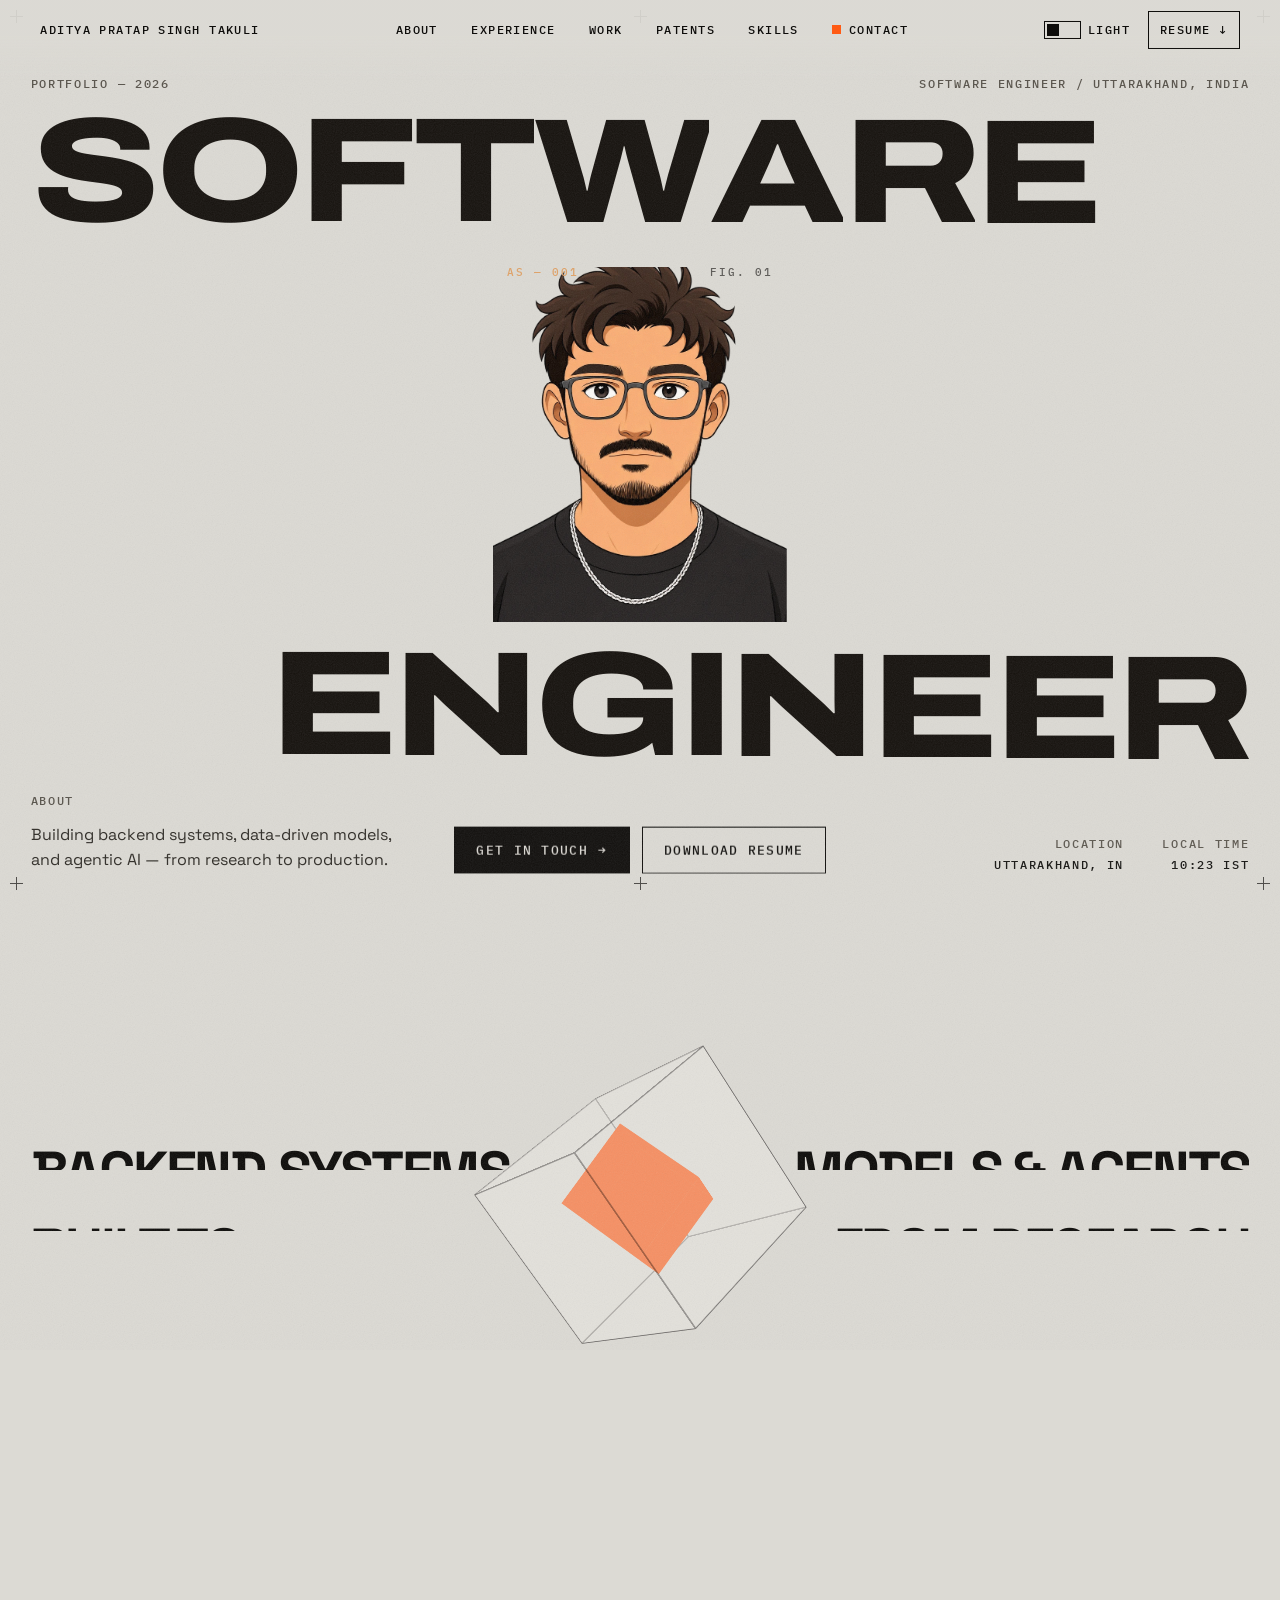
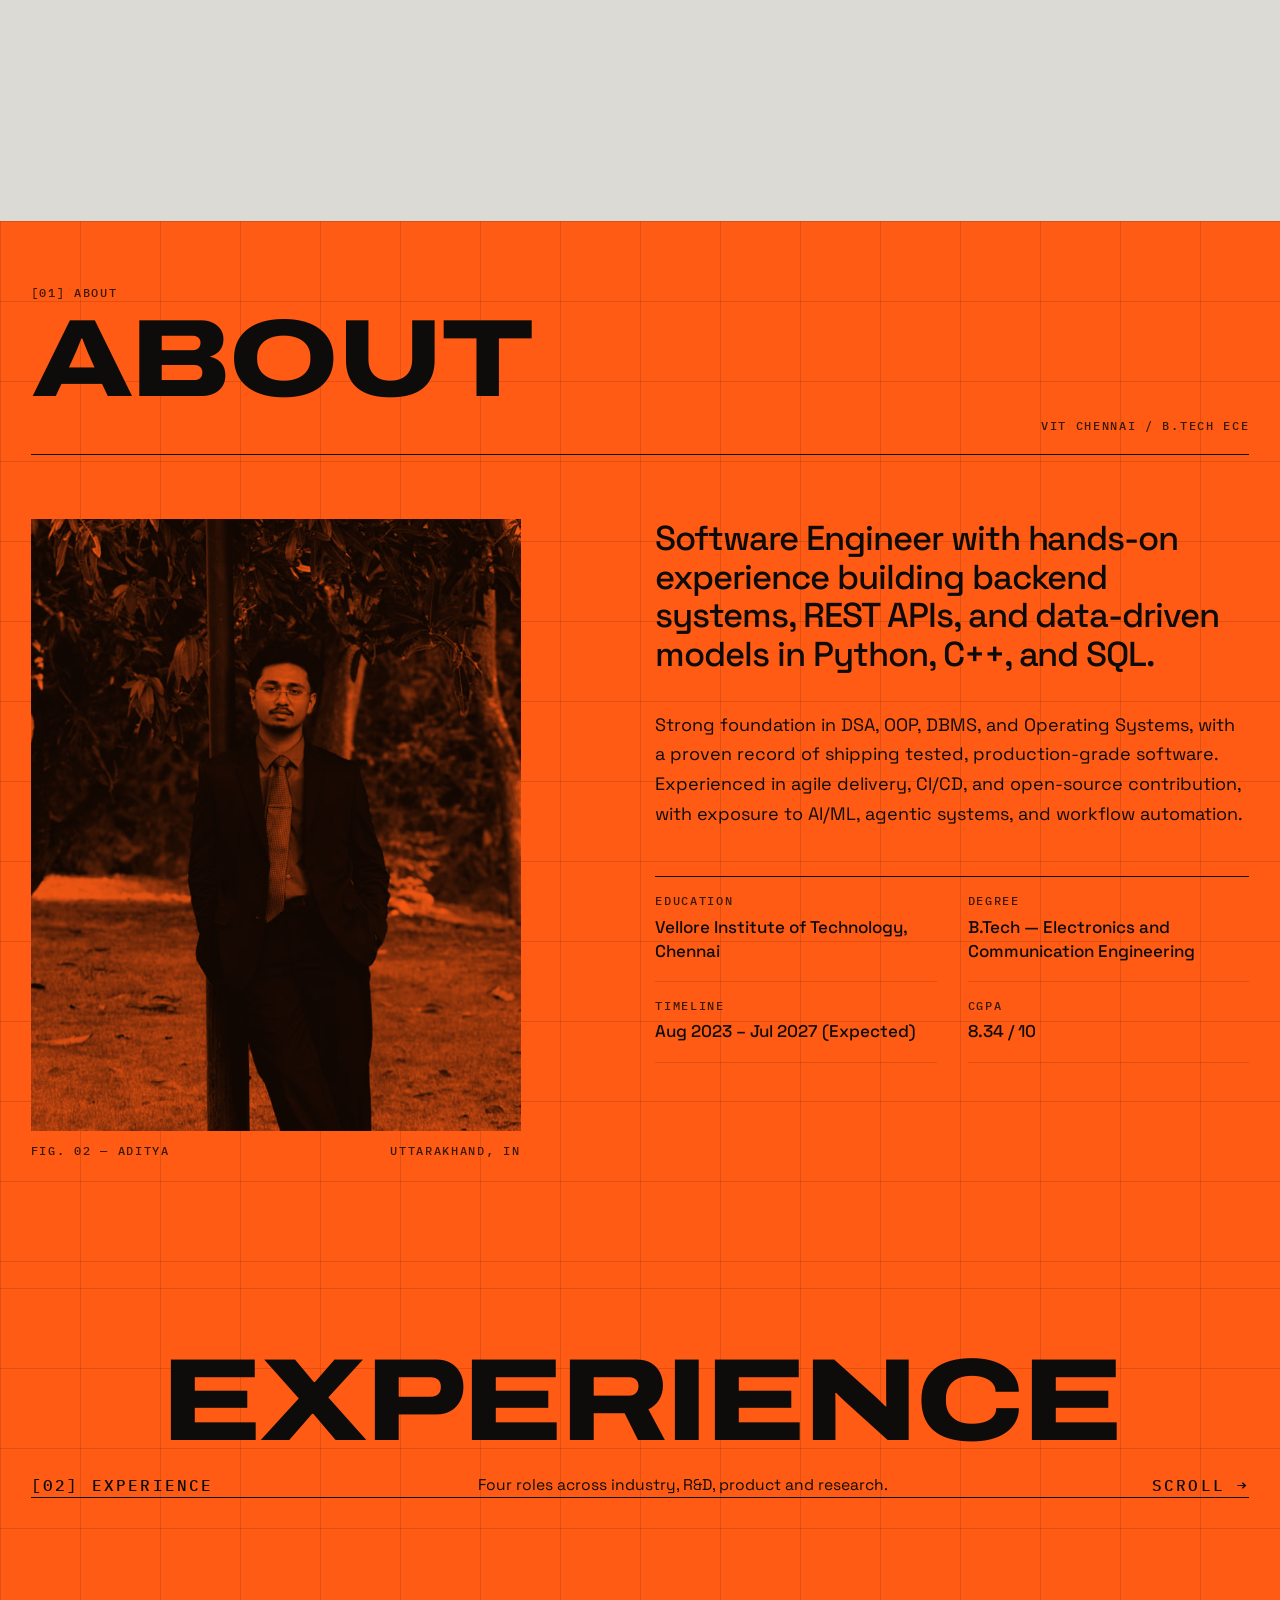
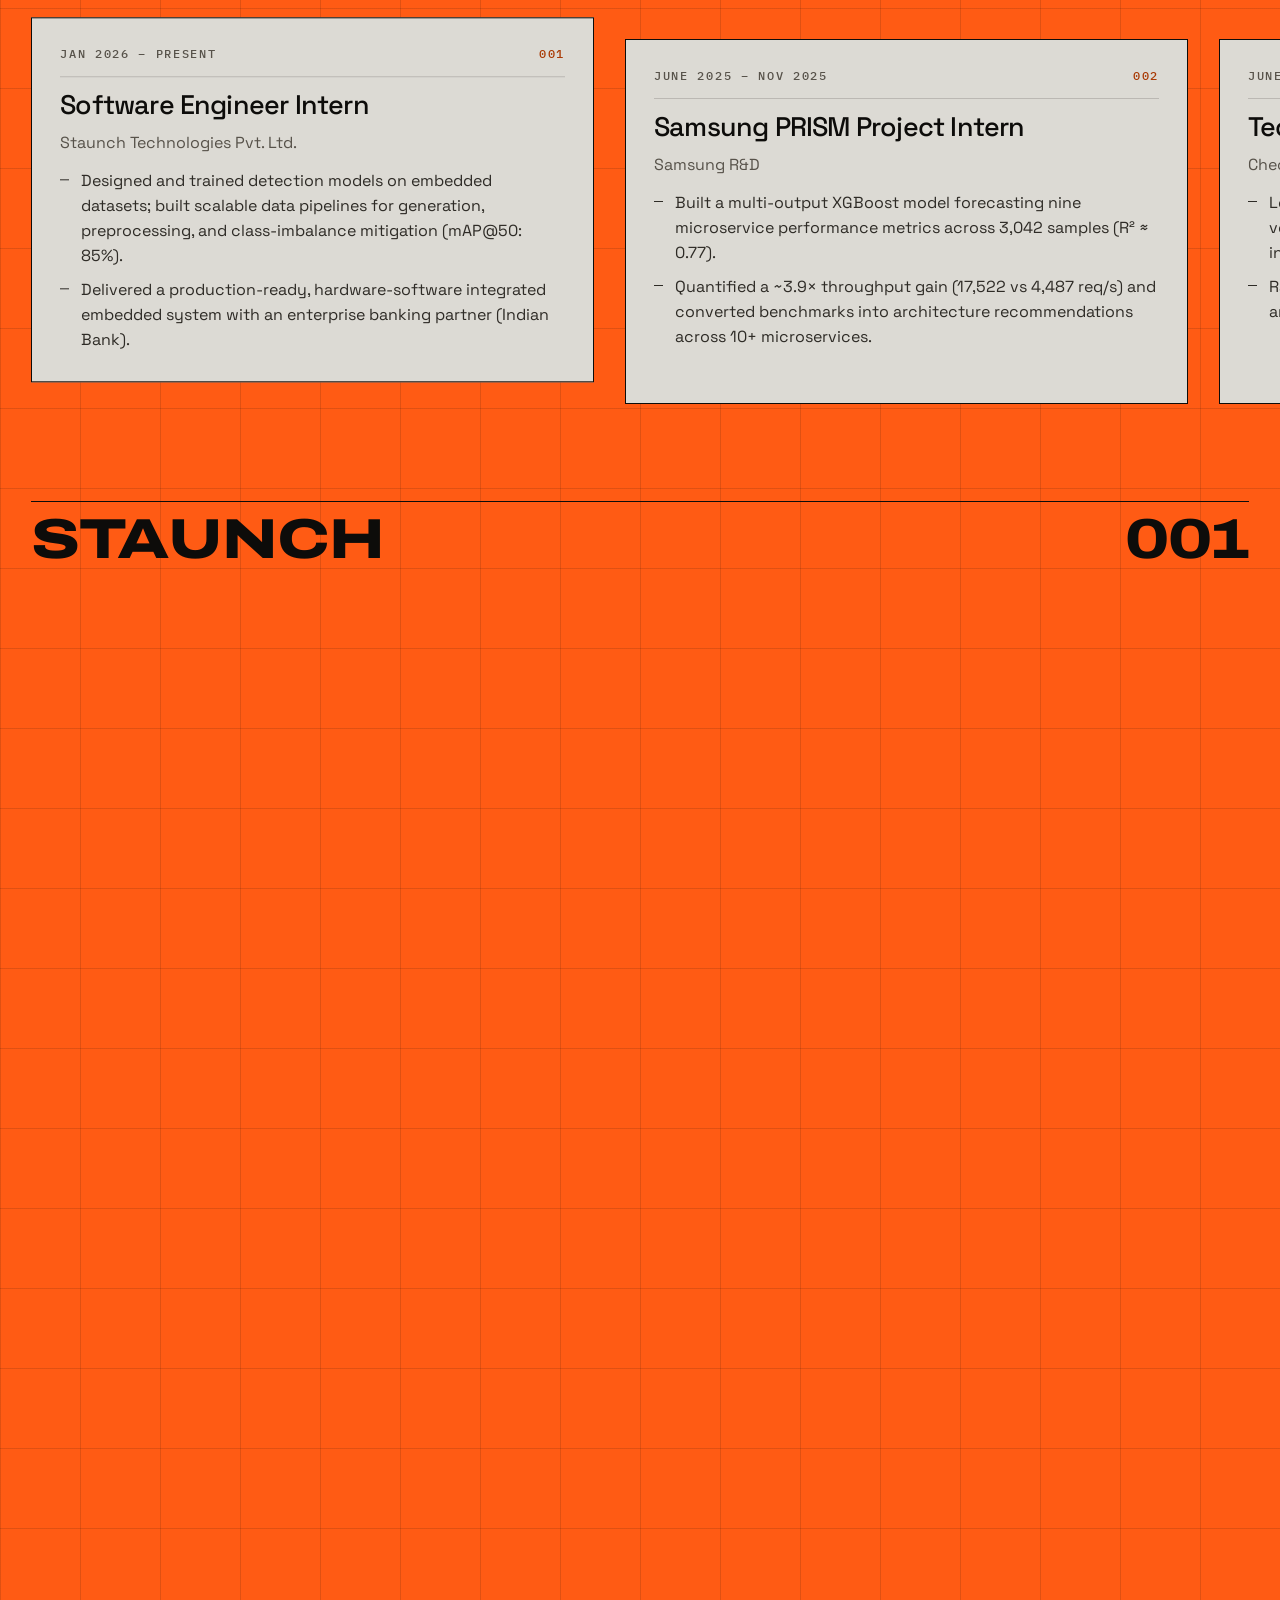
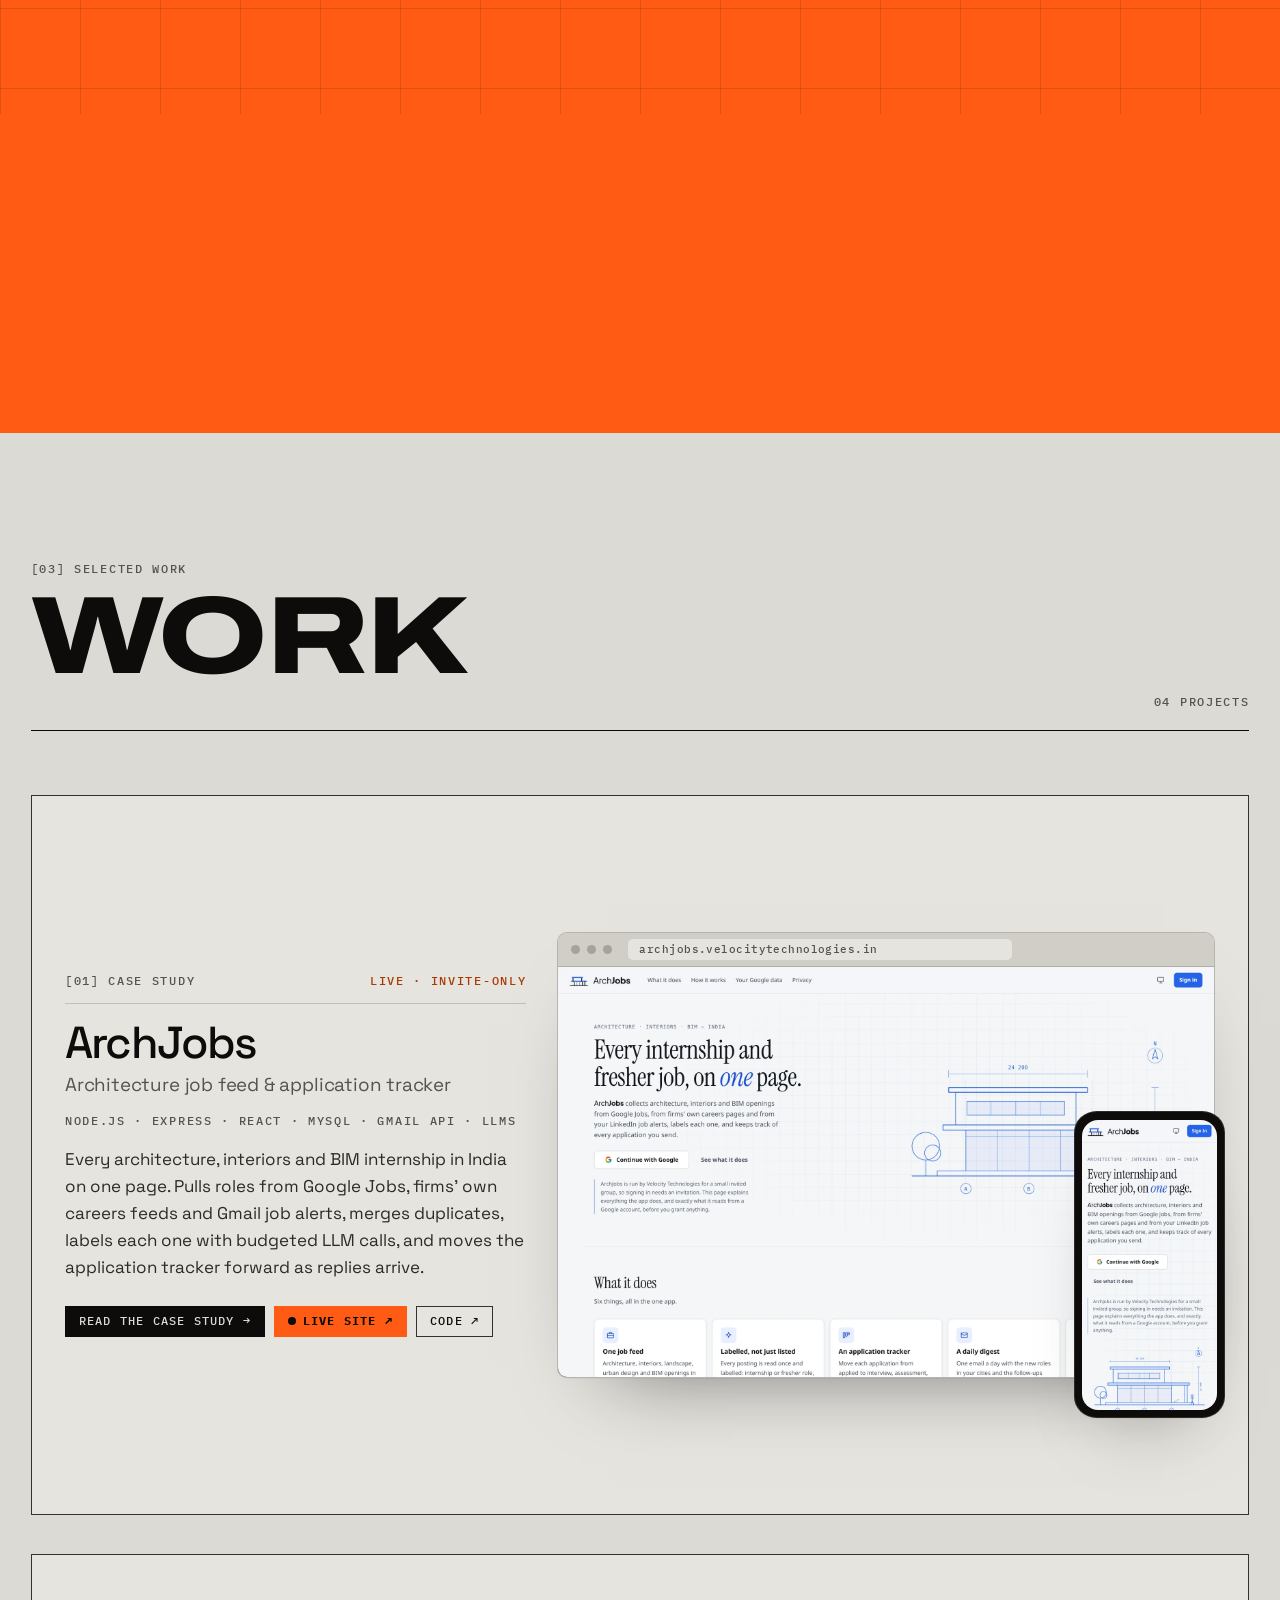
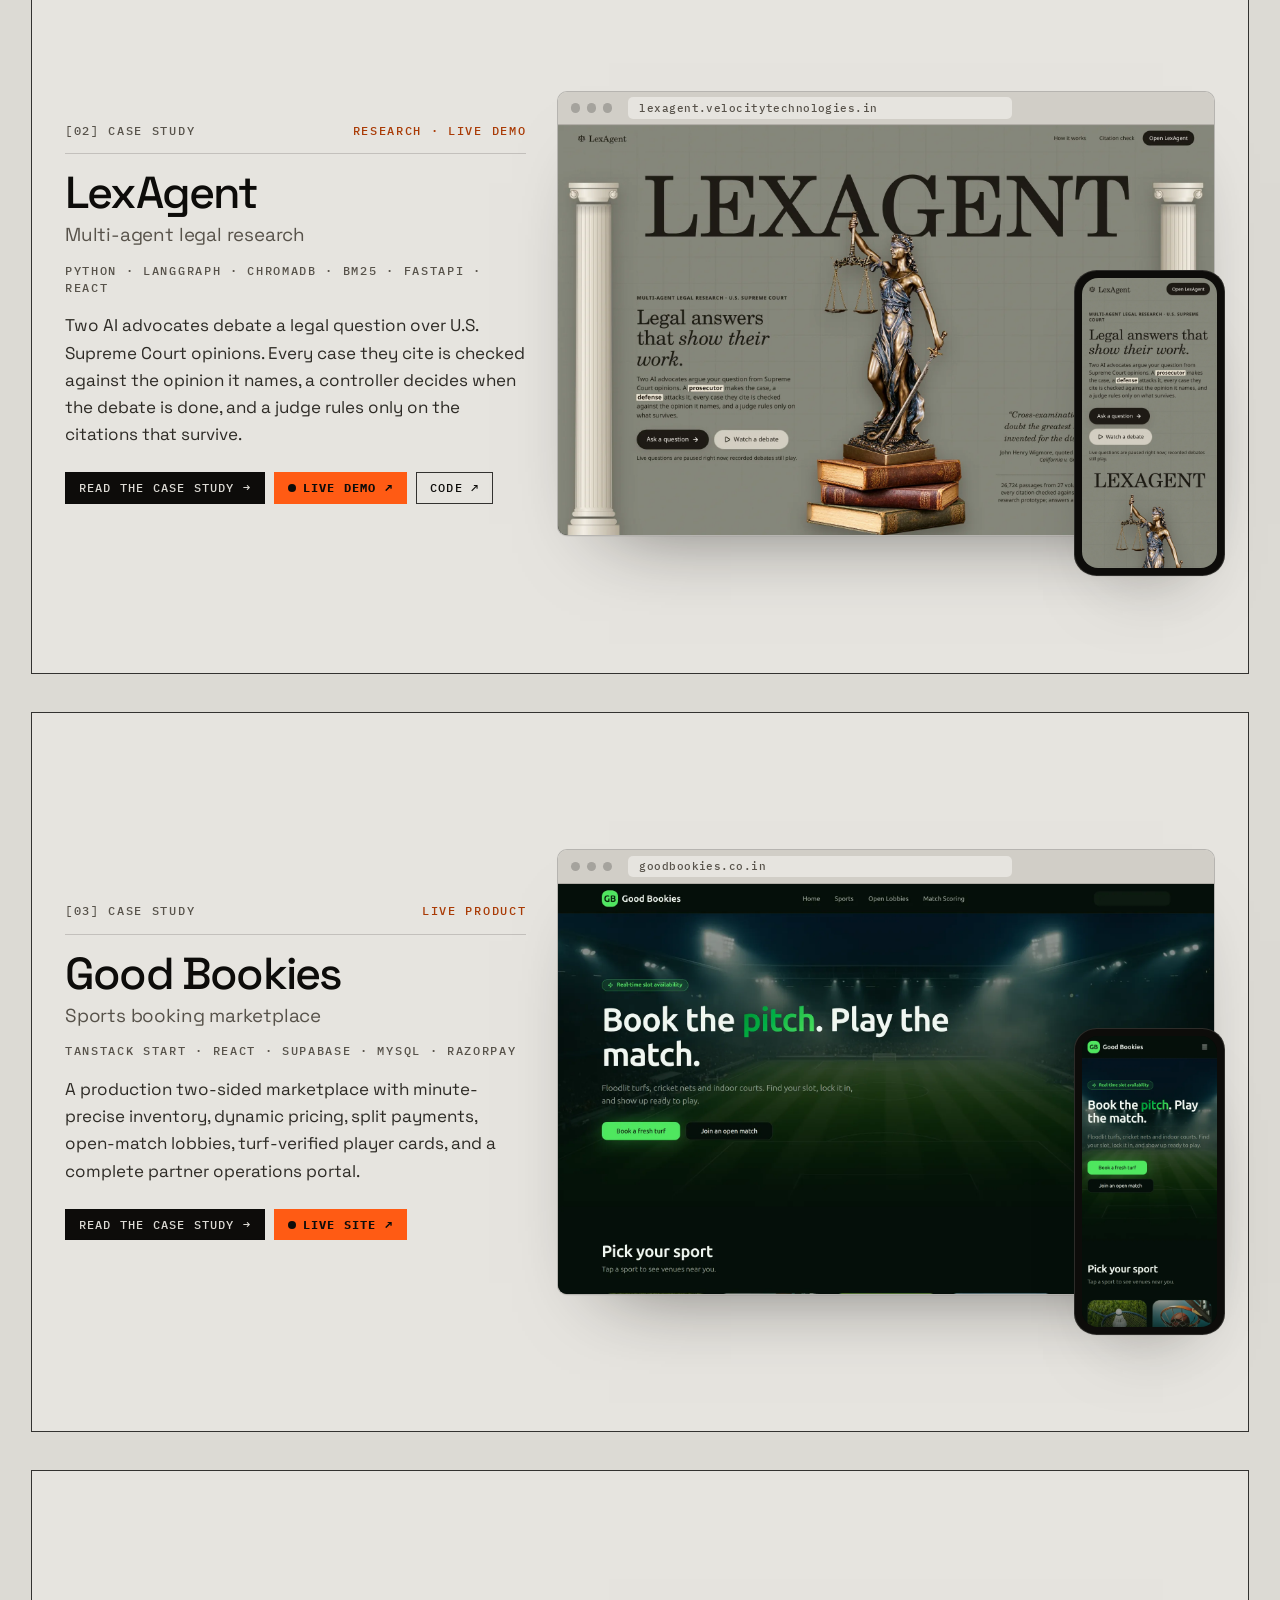
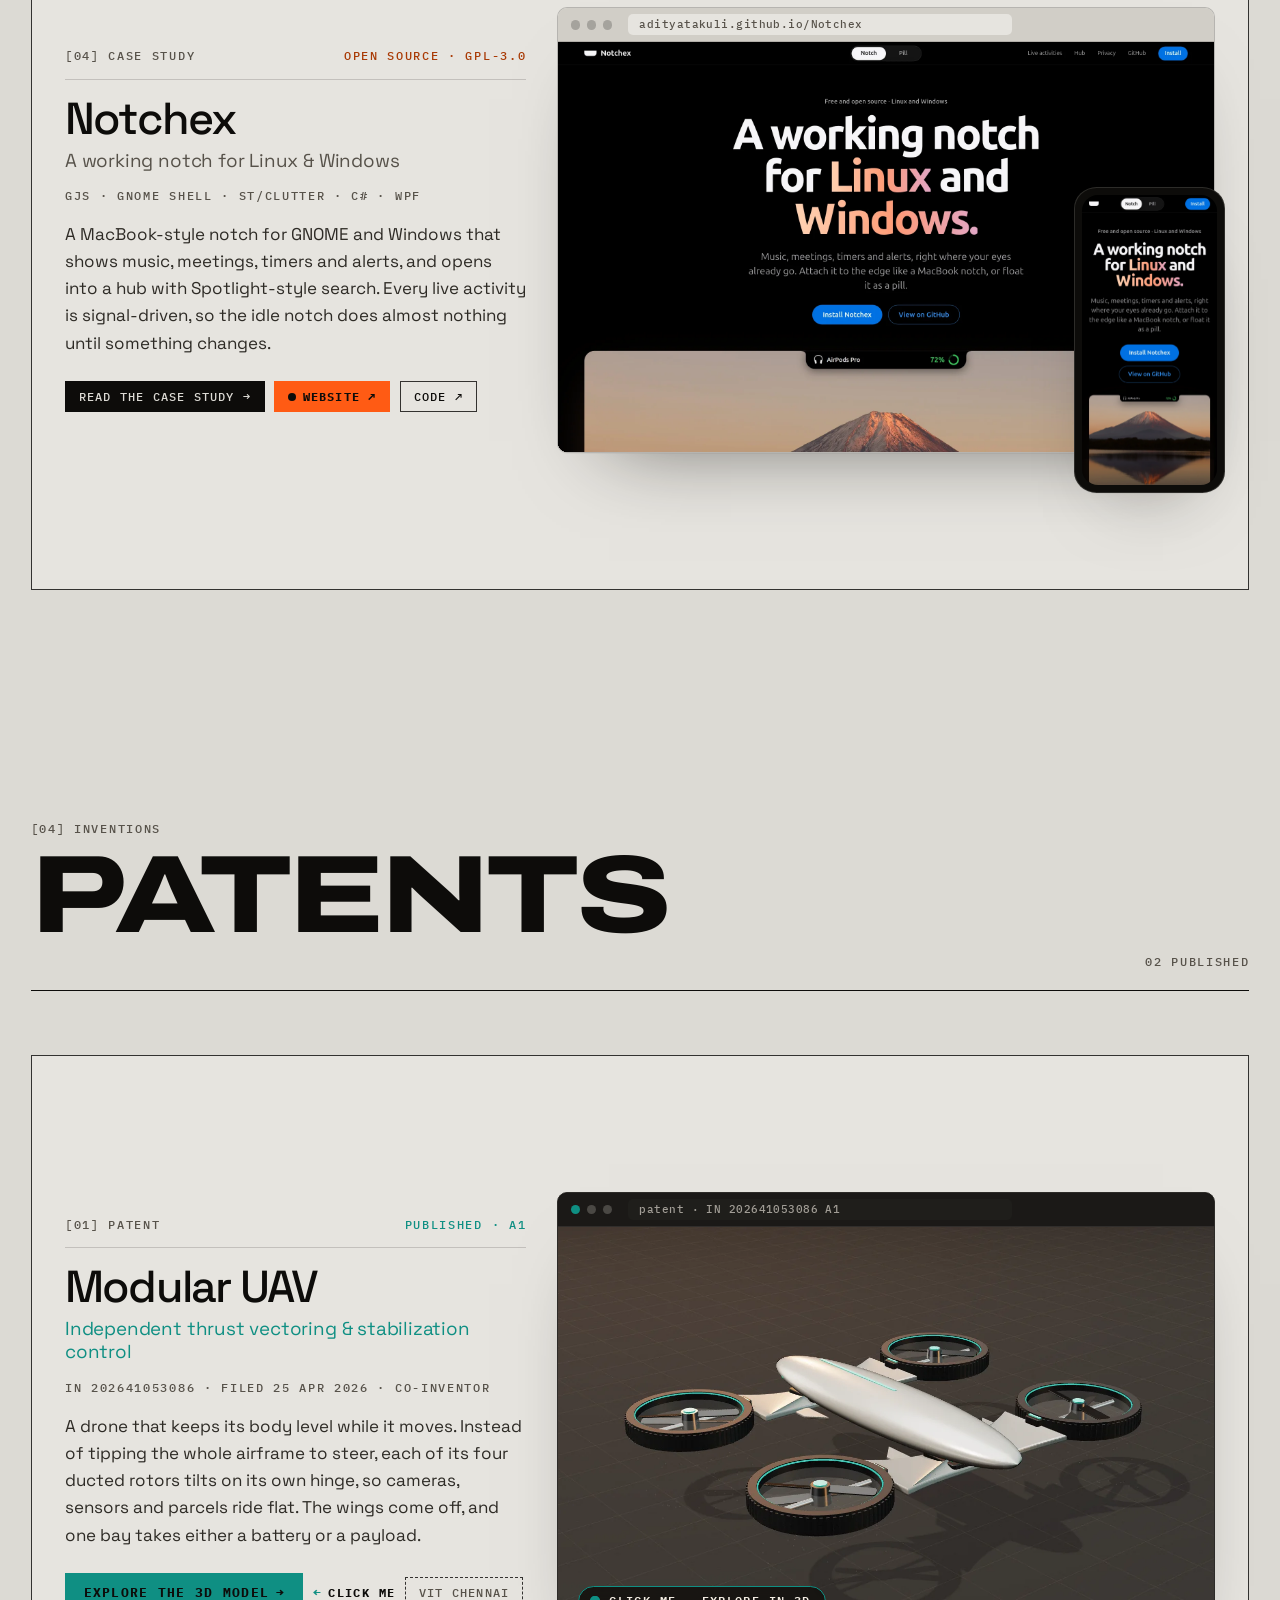
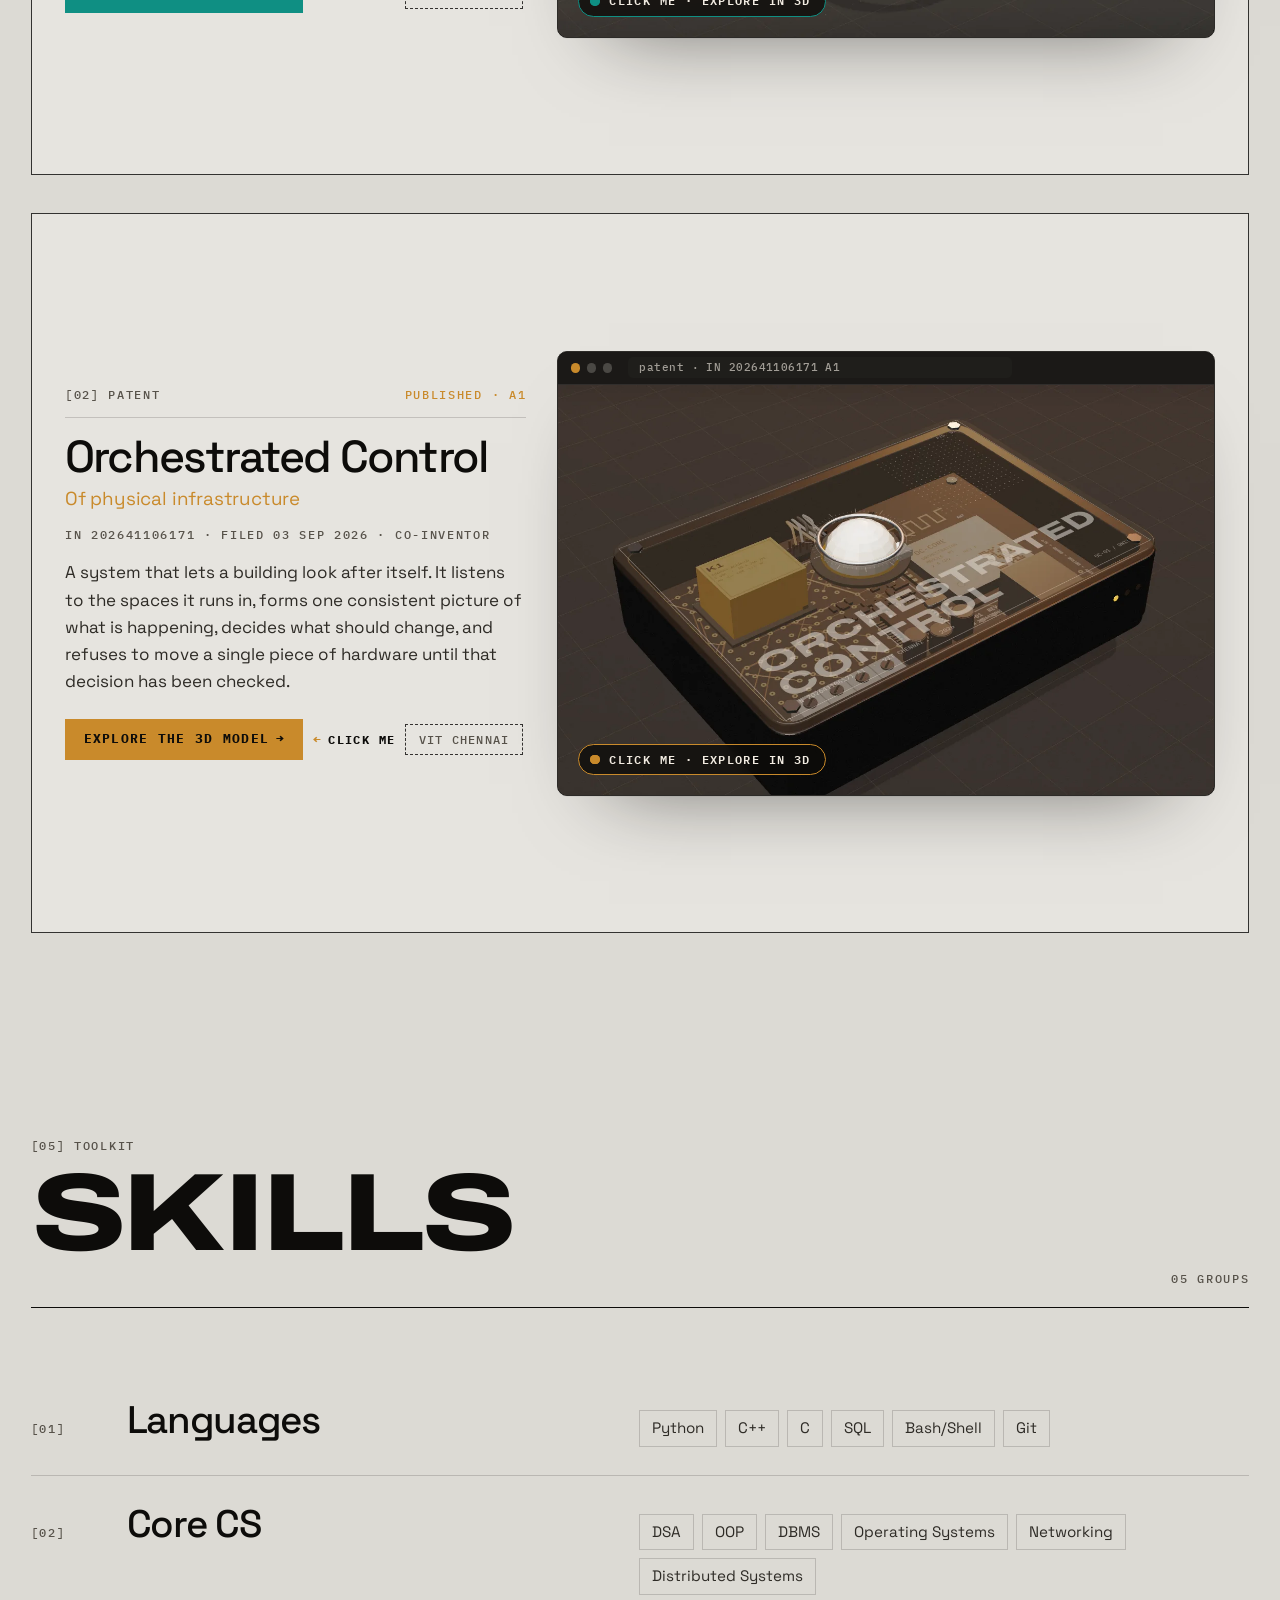
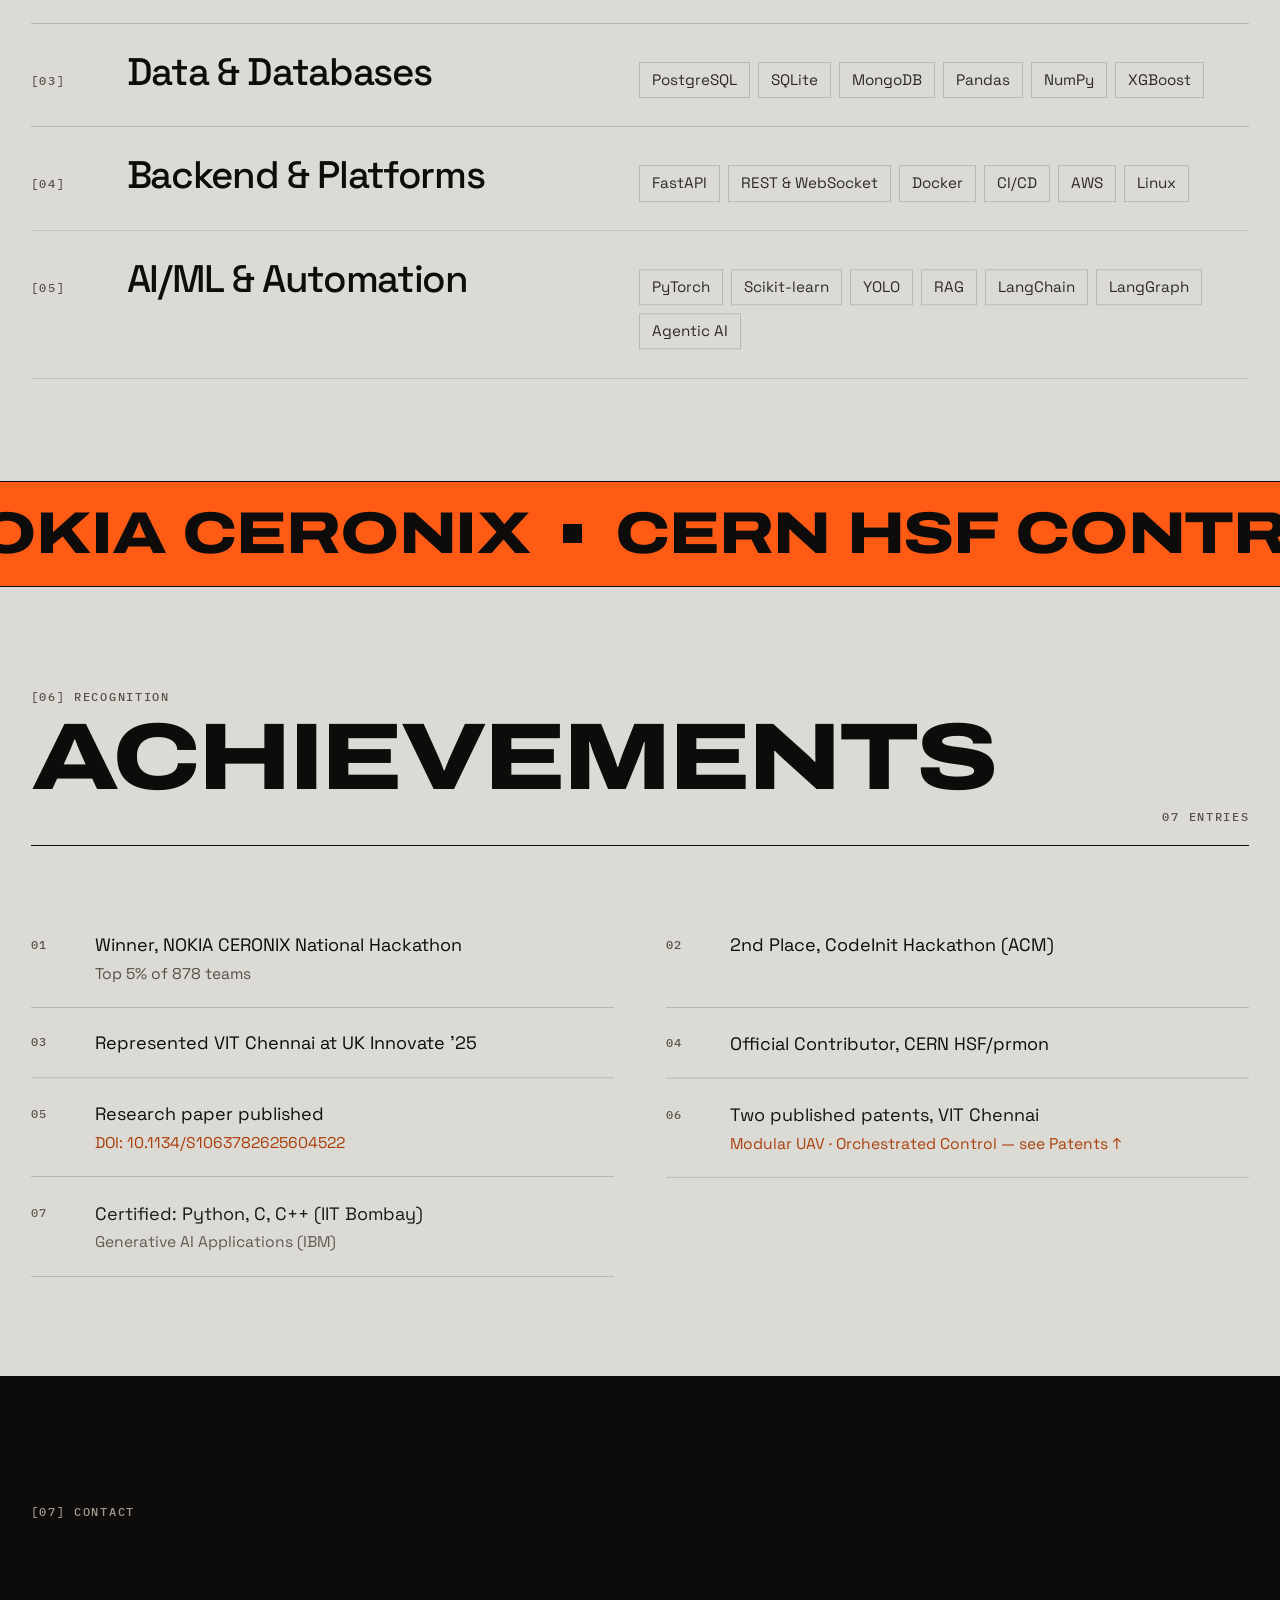
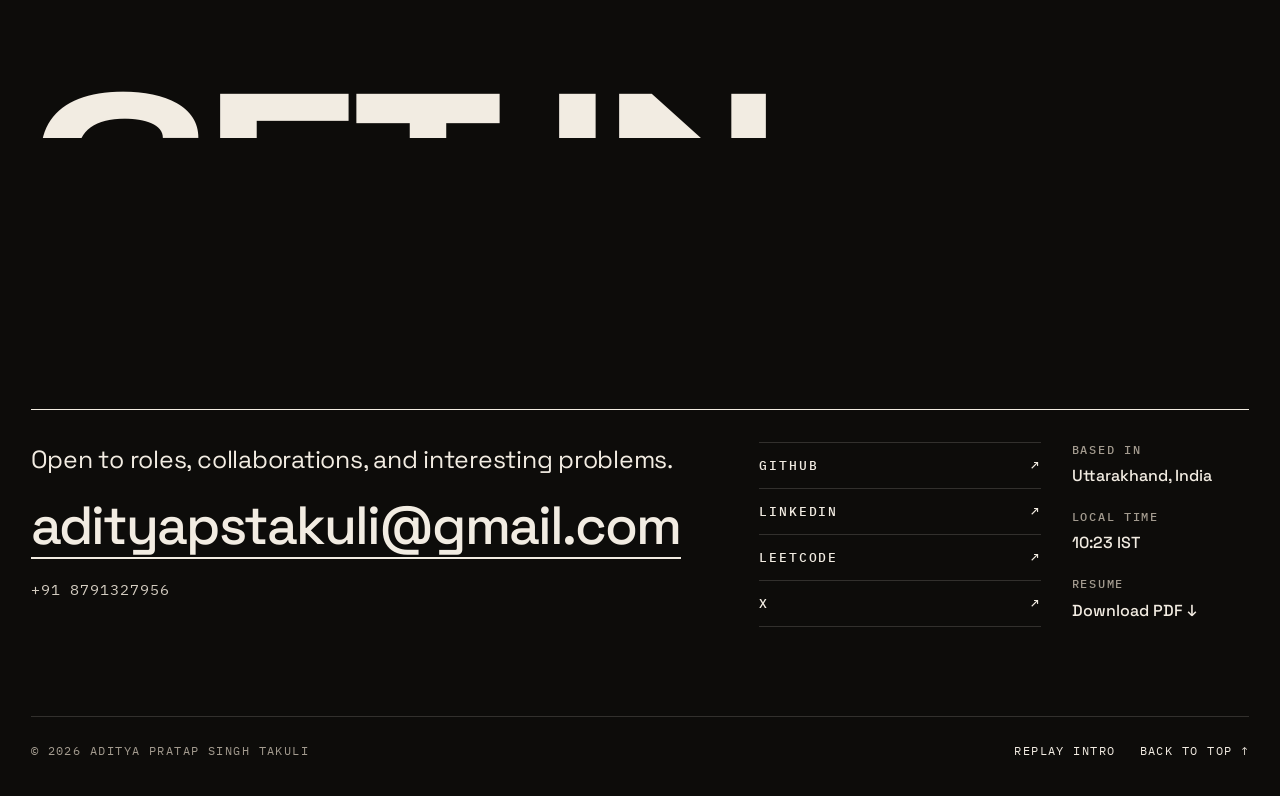
==== commit da184dde: "Phone mockup keeps its shape at small sizes; mobile declutter; light enter screen" ====
--- a/index.html
+++ b/index.html
@@ -19,7 +19,7 @@
       rel="stylesheet"
     />
     <link rel="preload" as="image" href="static/img/aditya-cutout.webp?v=4" />
-    <link rel="stylesheet" href="static/css/base.css?v=2" />
+    <link rel="stylesheet" href="static/css/base.css?v=3" />
     <link rel="stylesheet" href="static/css/home.css?v=8" />
     <link rel="stylesheet" href="static/css/sections.css?v=6" />
     <script>
--- a/static/css/base.css
+++ b/static/css/base.css
@@ -963,17 +963,20 @@
   object-position: 50% 0;
 }
 
+/* Corners are a share of the phone's own width and height (horizontal /
+   vertical), the way a real iPhone's are, so a small frame keeps a phone
+   silhouette instead of turning into an oval. */
 .frame--phone {
   width: fit-content;
-  padding: 0.45rem;
-  border-radius: 2.1rem;
+  padding: clamp(0.2rem, 1.1vw, 0.45rem);
+  border-radius: 15% / 7%;
   background: #0d0c0a;
   border-color: rgba(242, 236, 226, 0.14);
 }
 
 .frame--phone .frame-view {
   aspect-ratio: 400 / 860;
-  border-radius: 1.7rem;
+  border-radius: 12% / 5.6%;
 }
 
 /* --------------------------------------------------------------------------
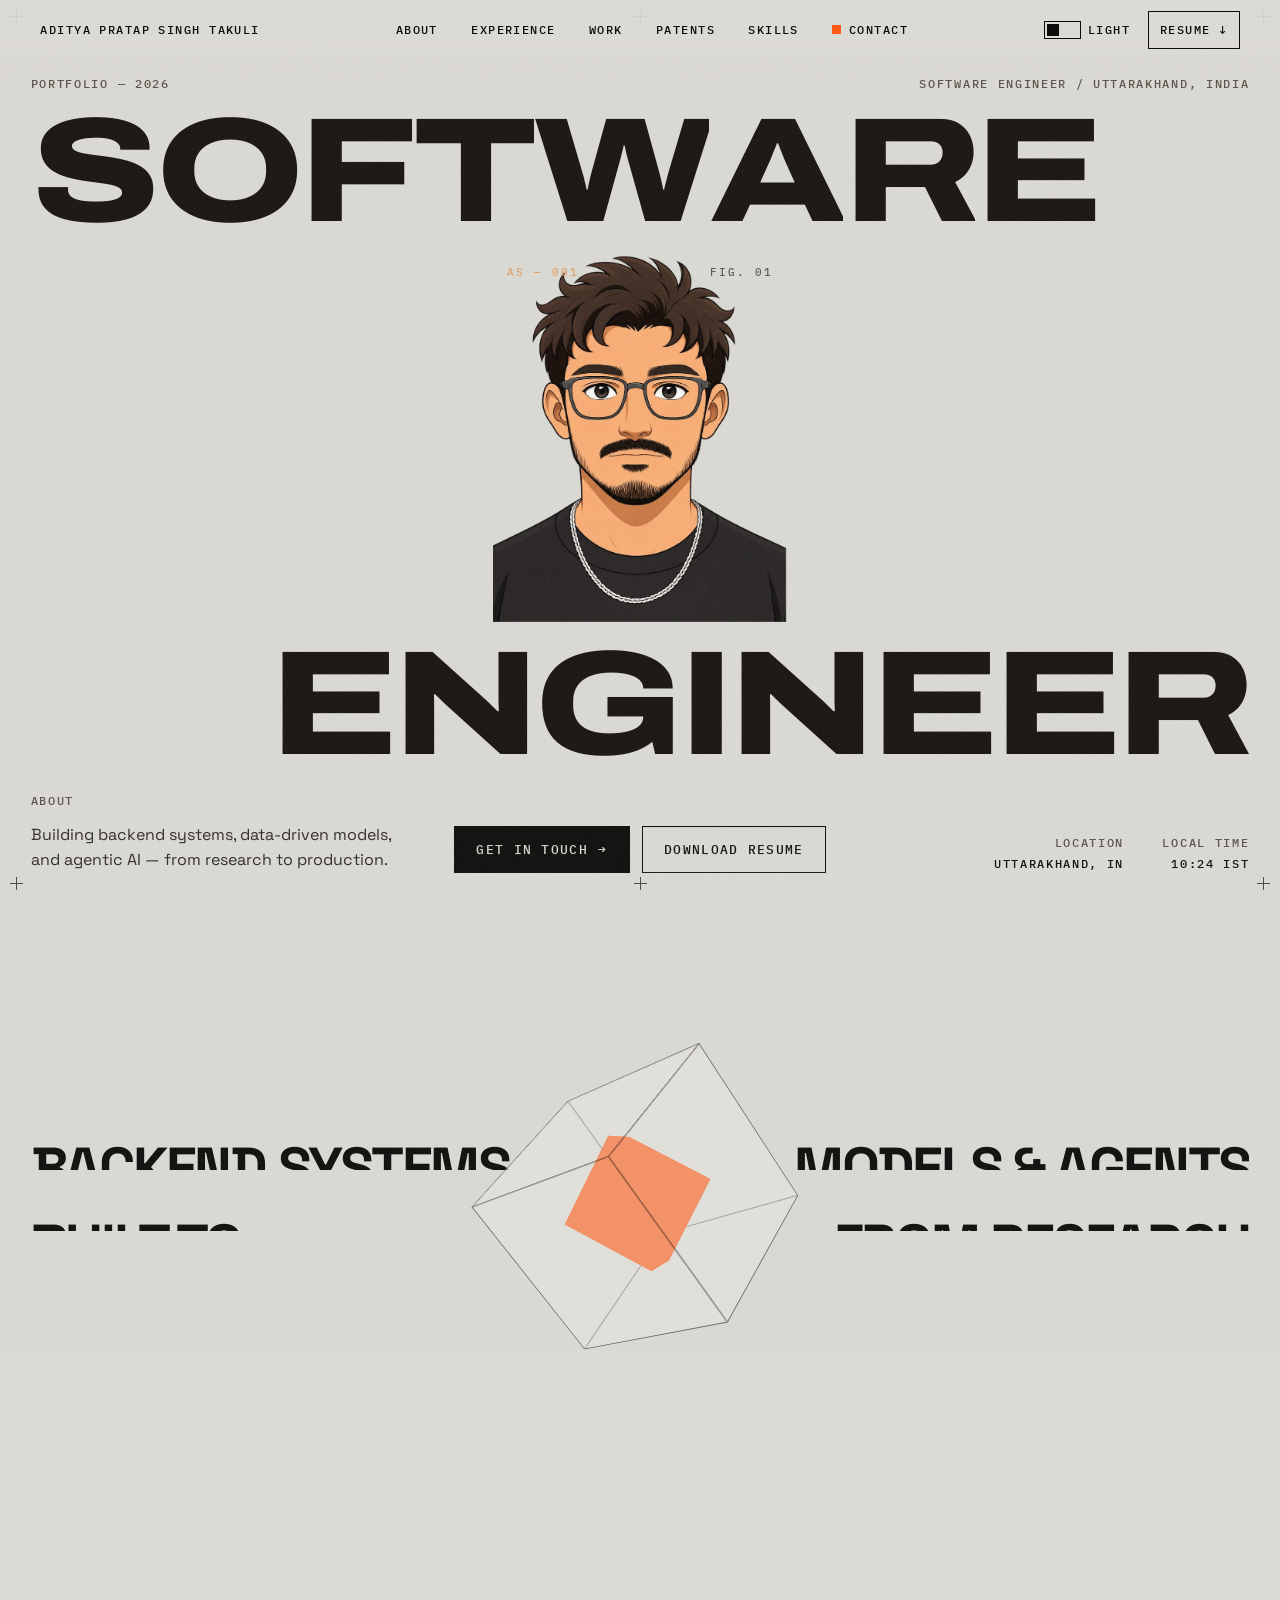
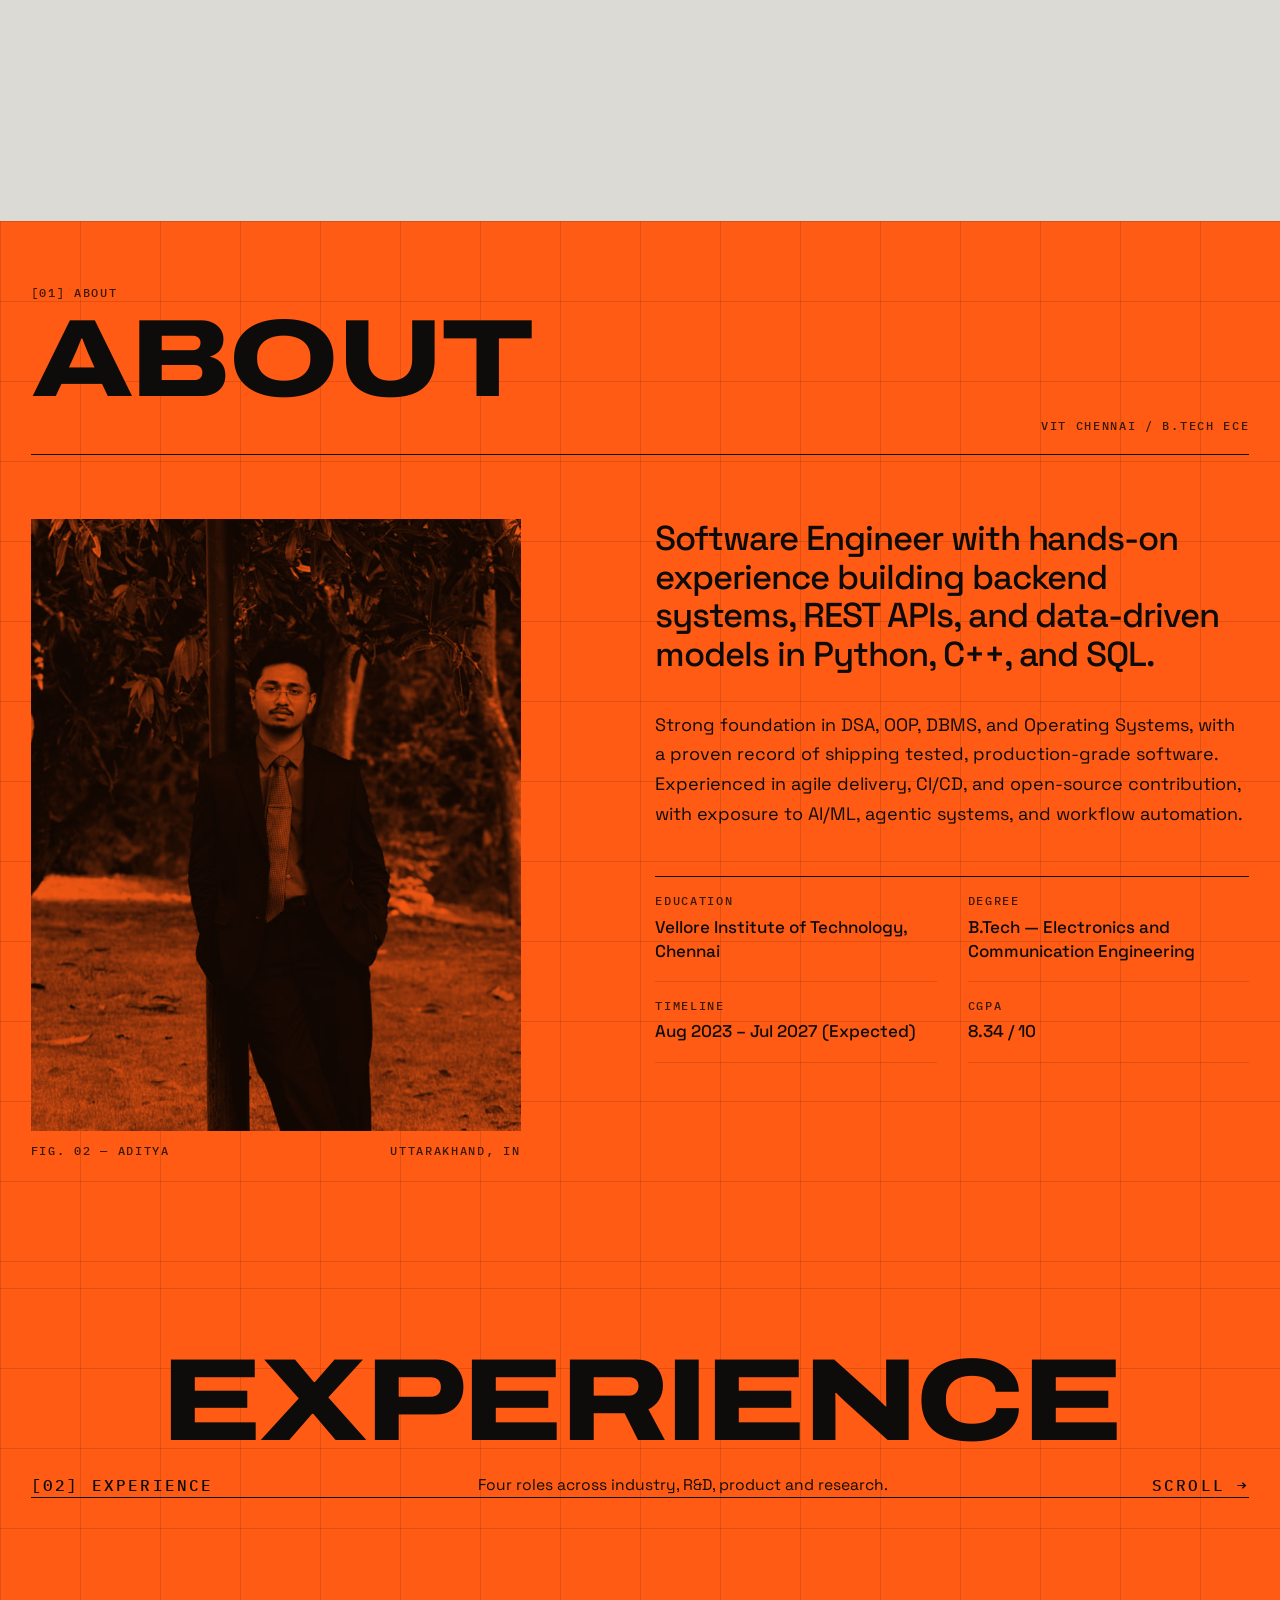
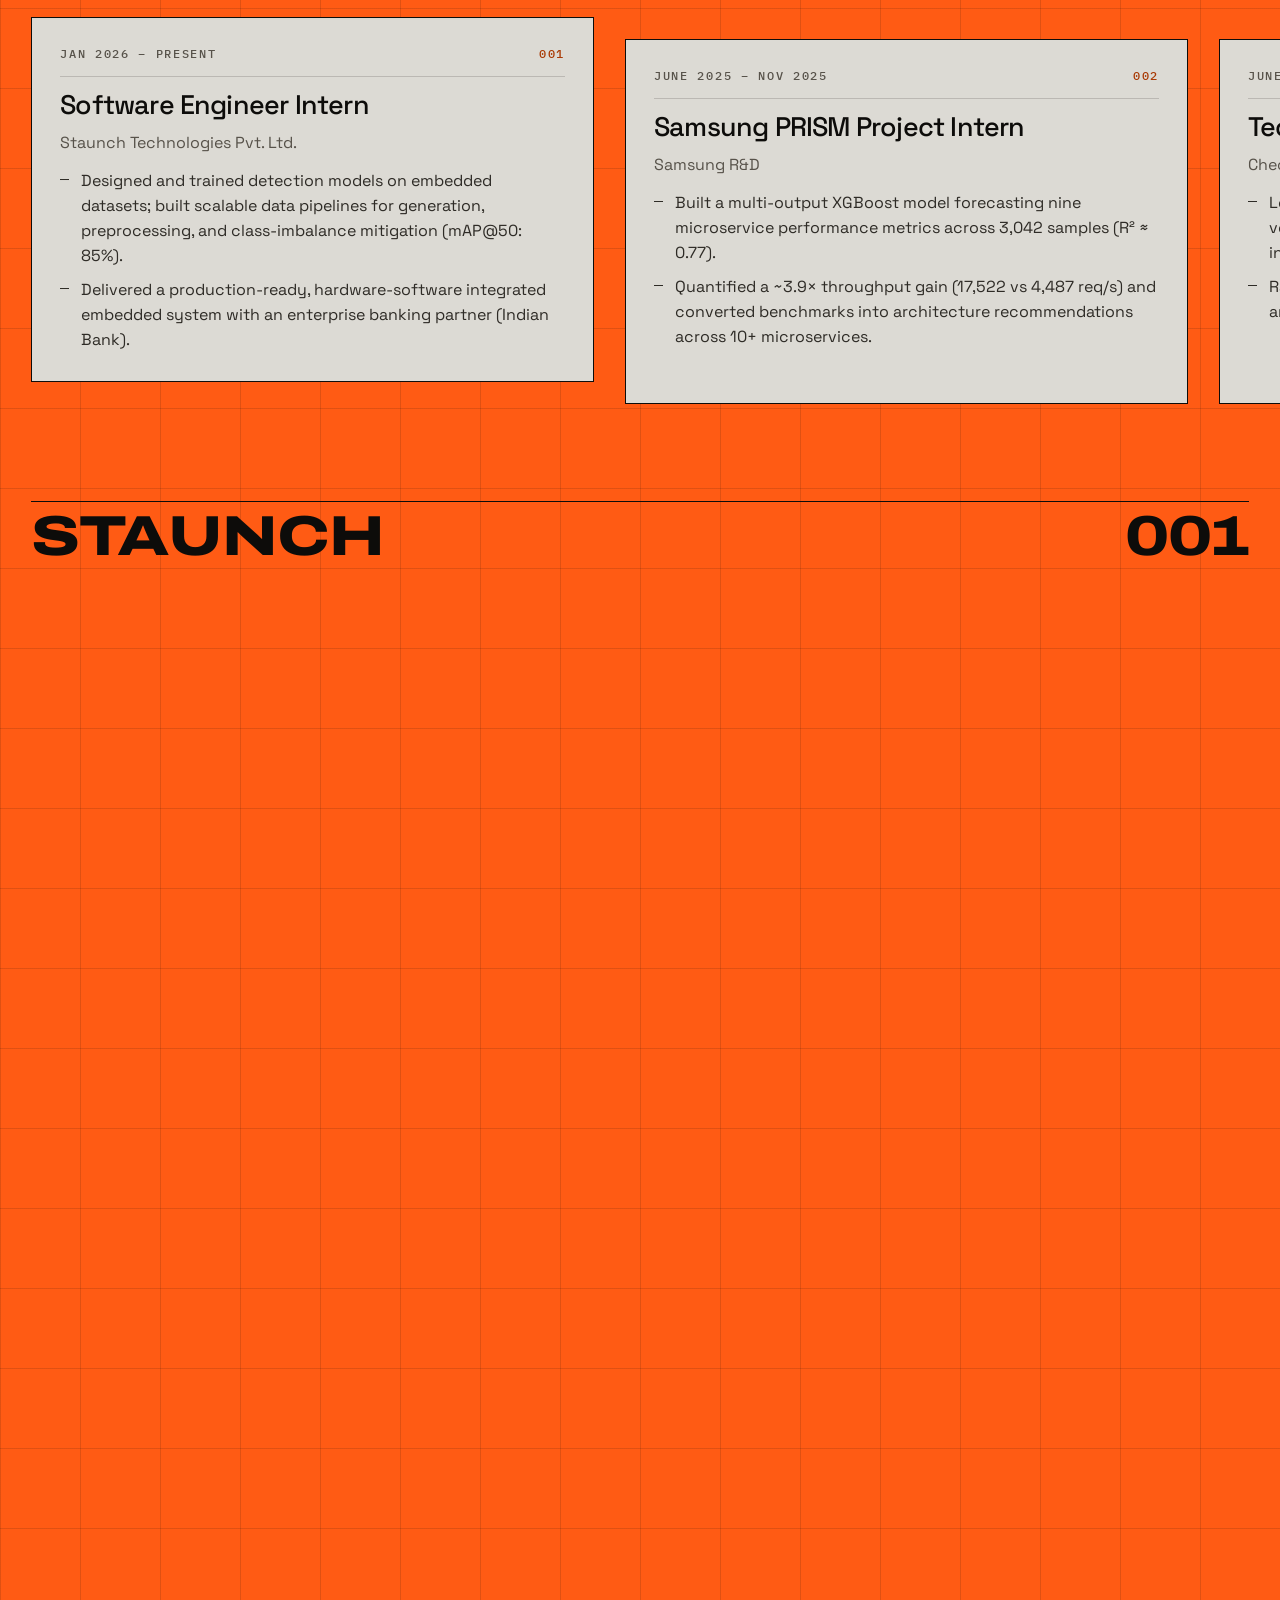
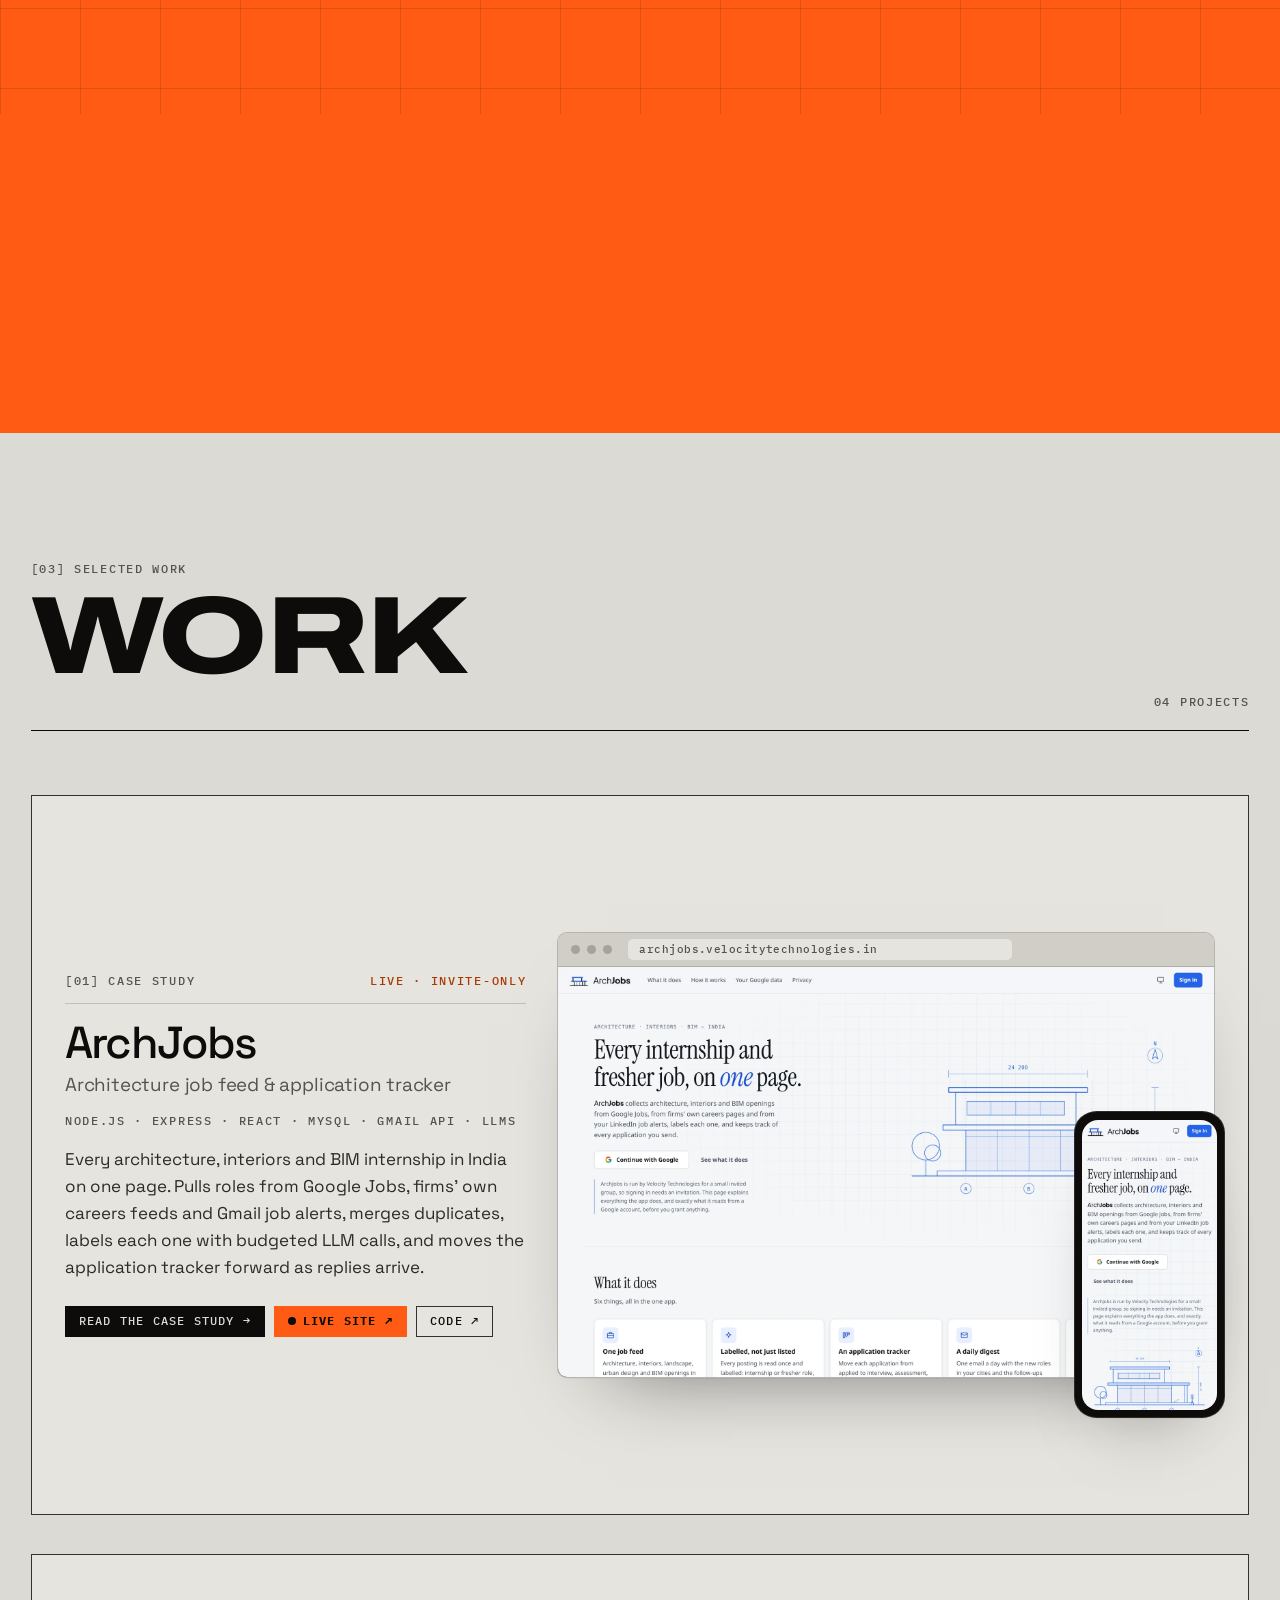
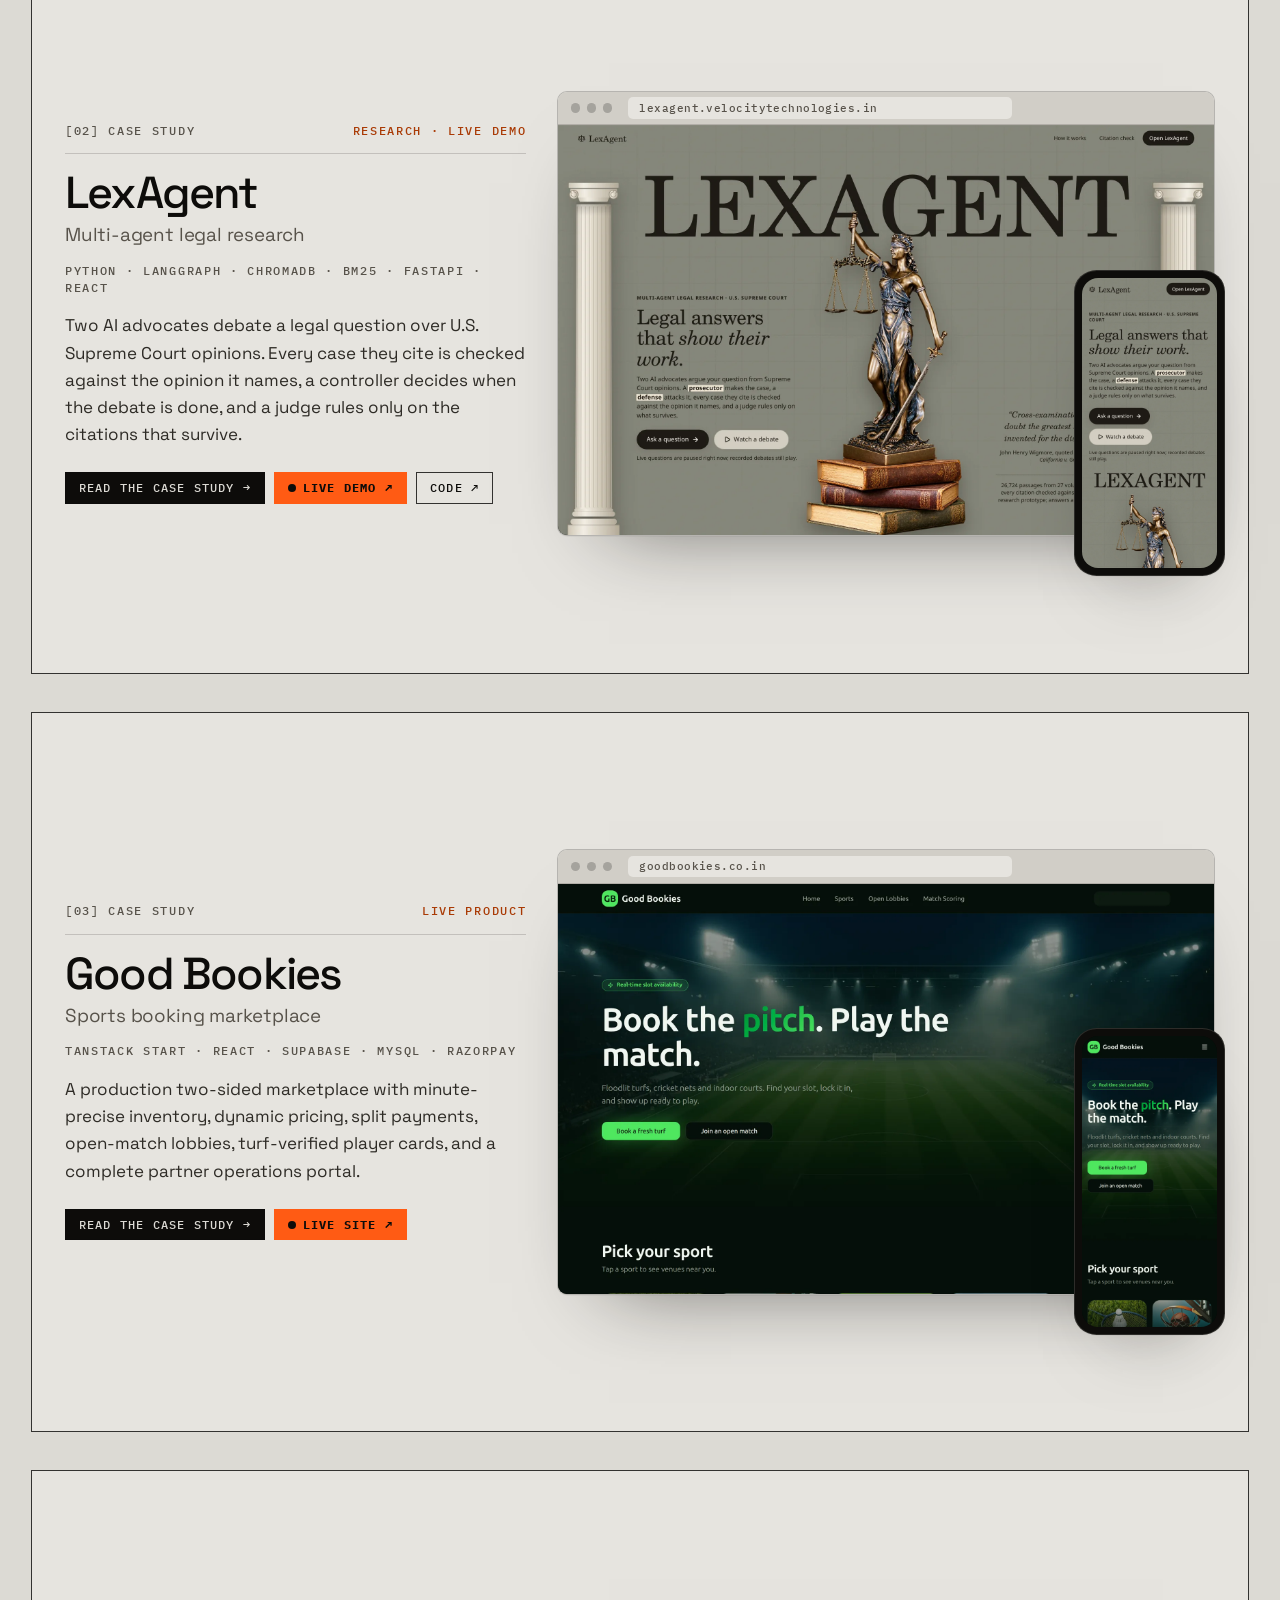
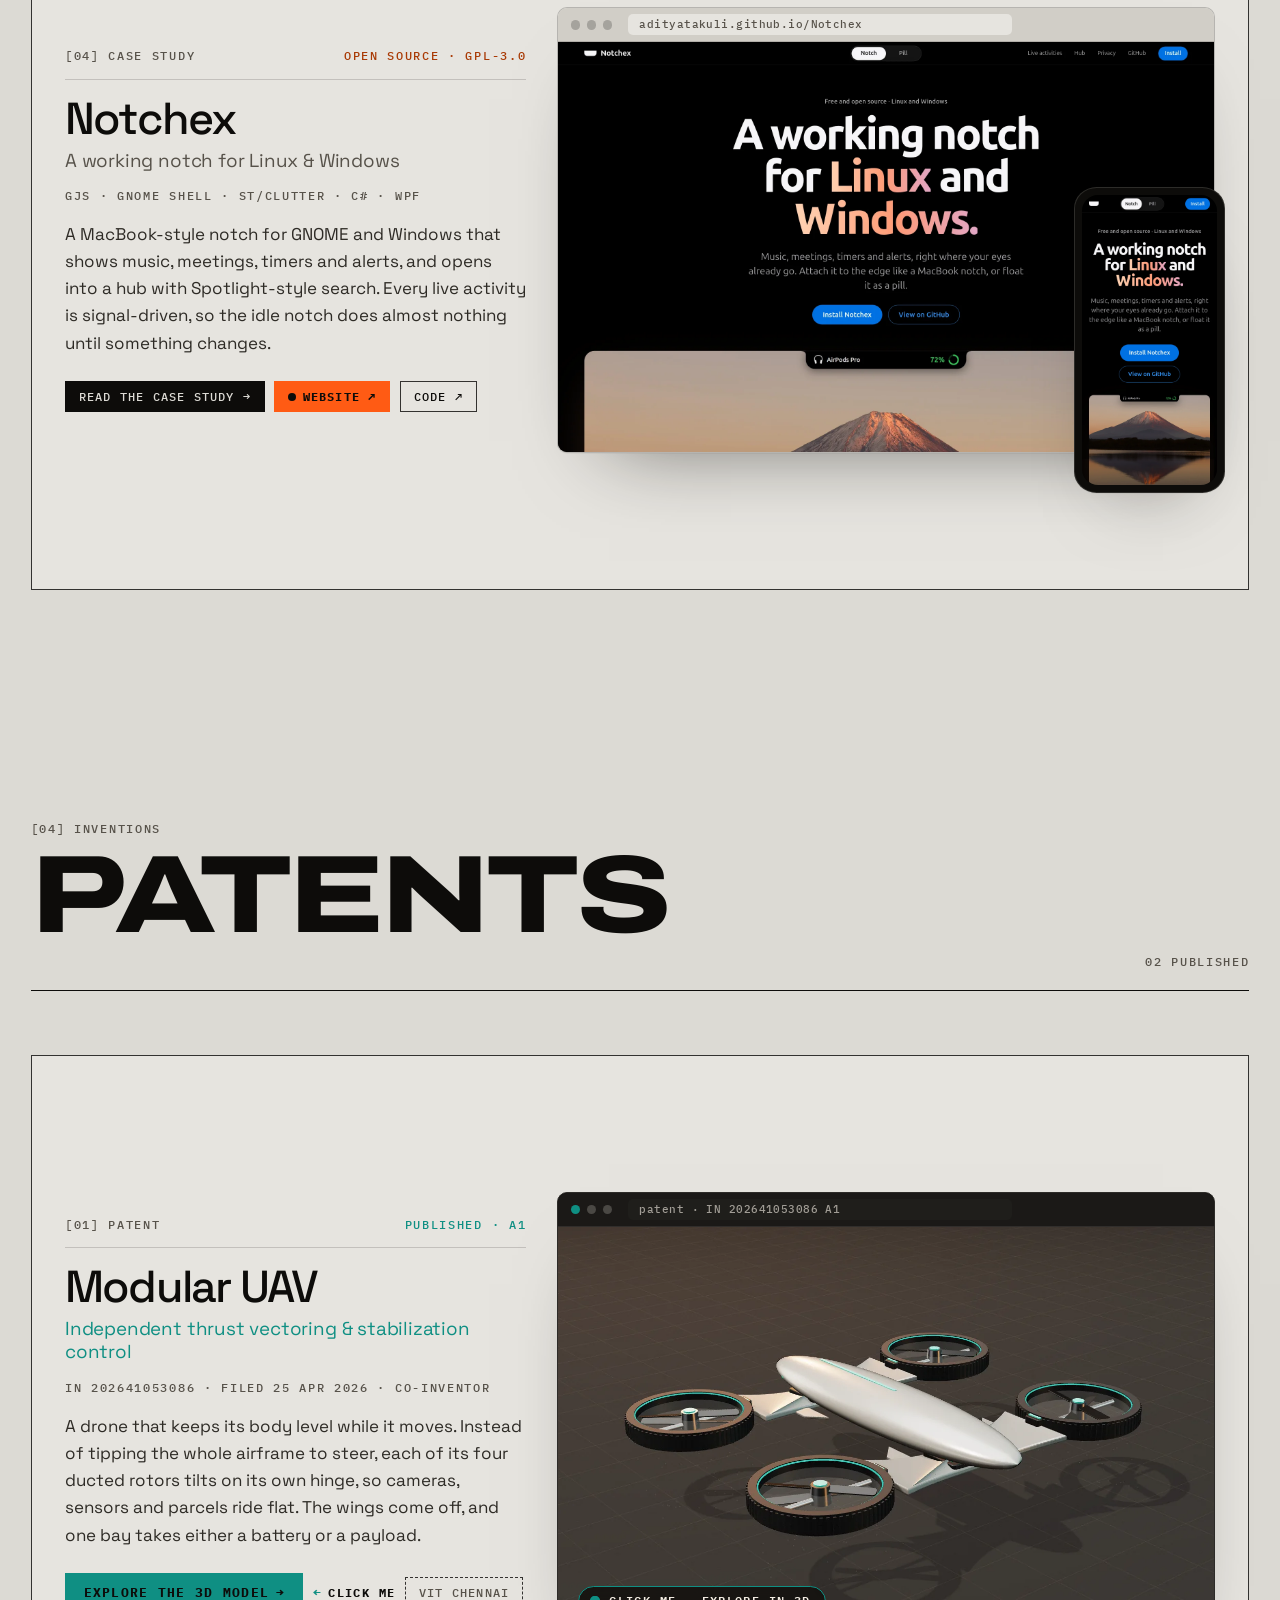
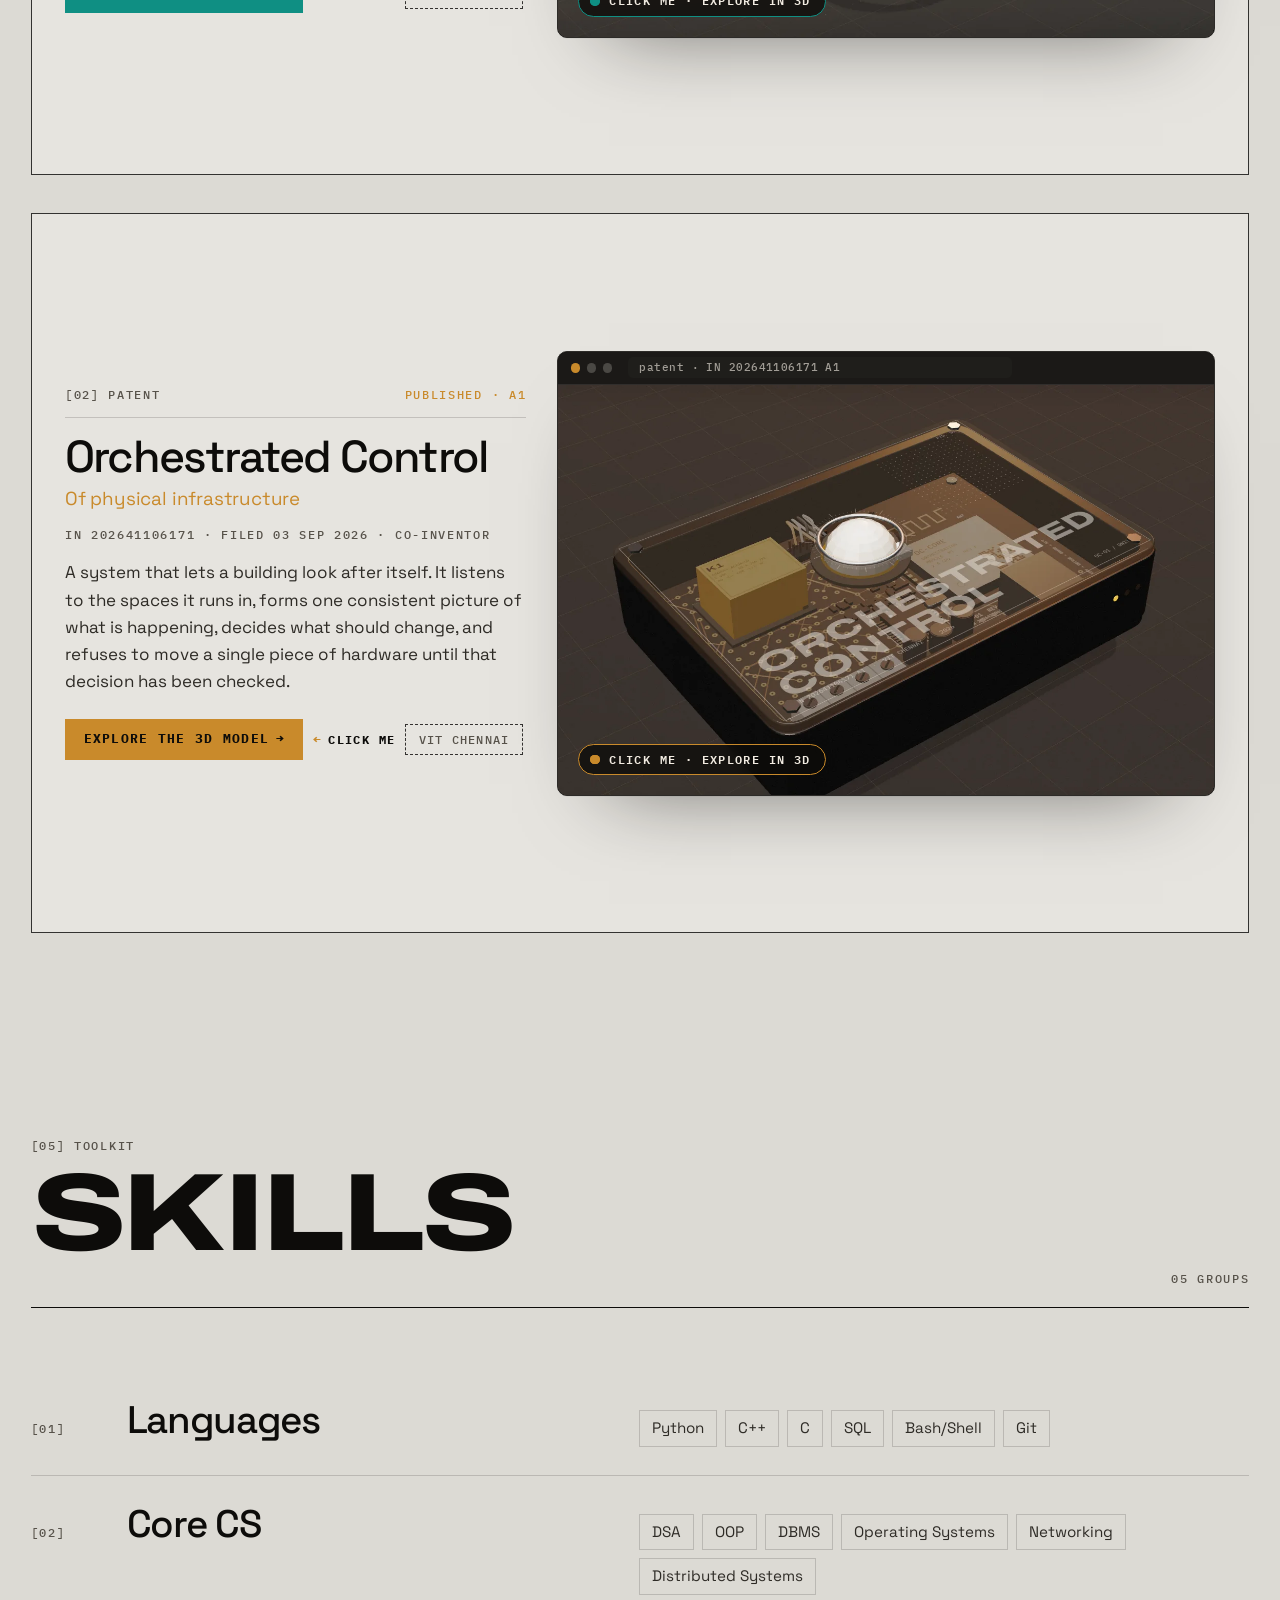
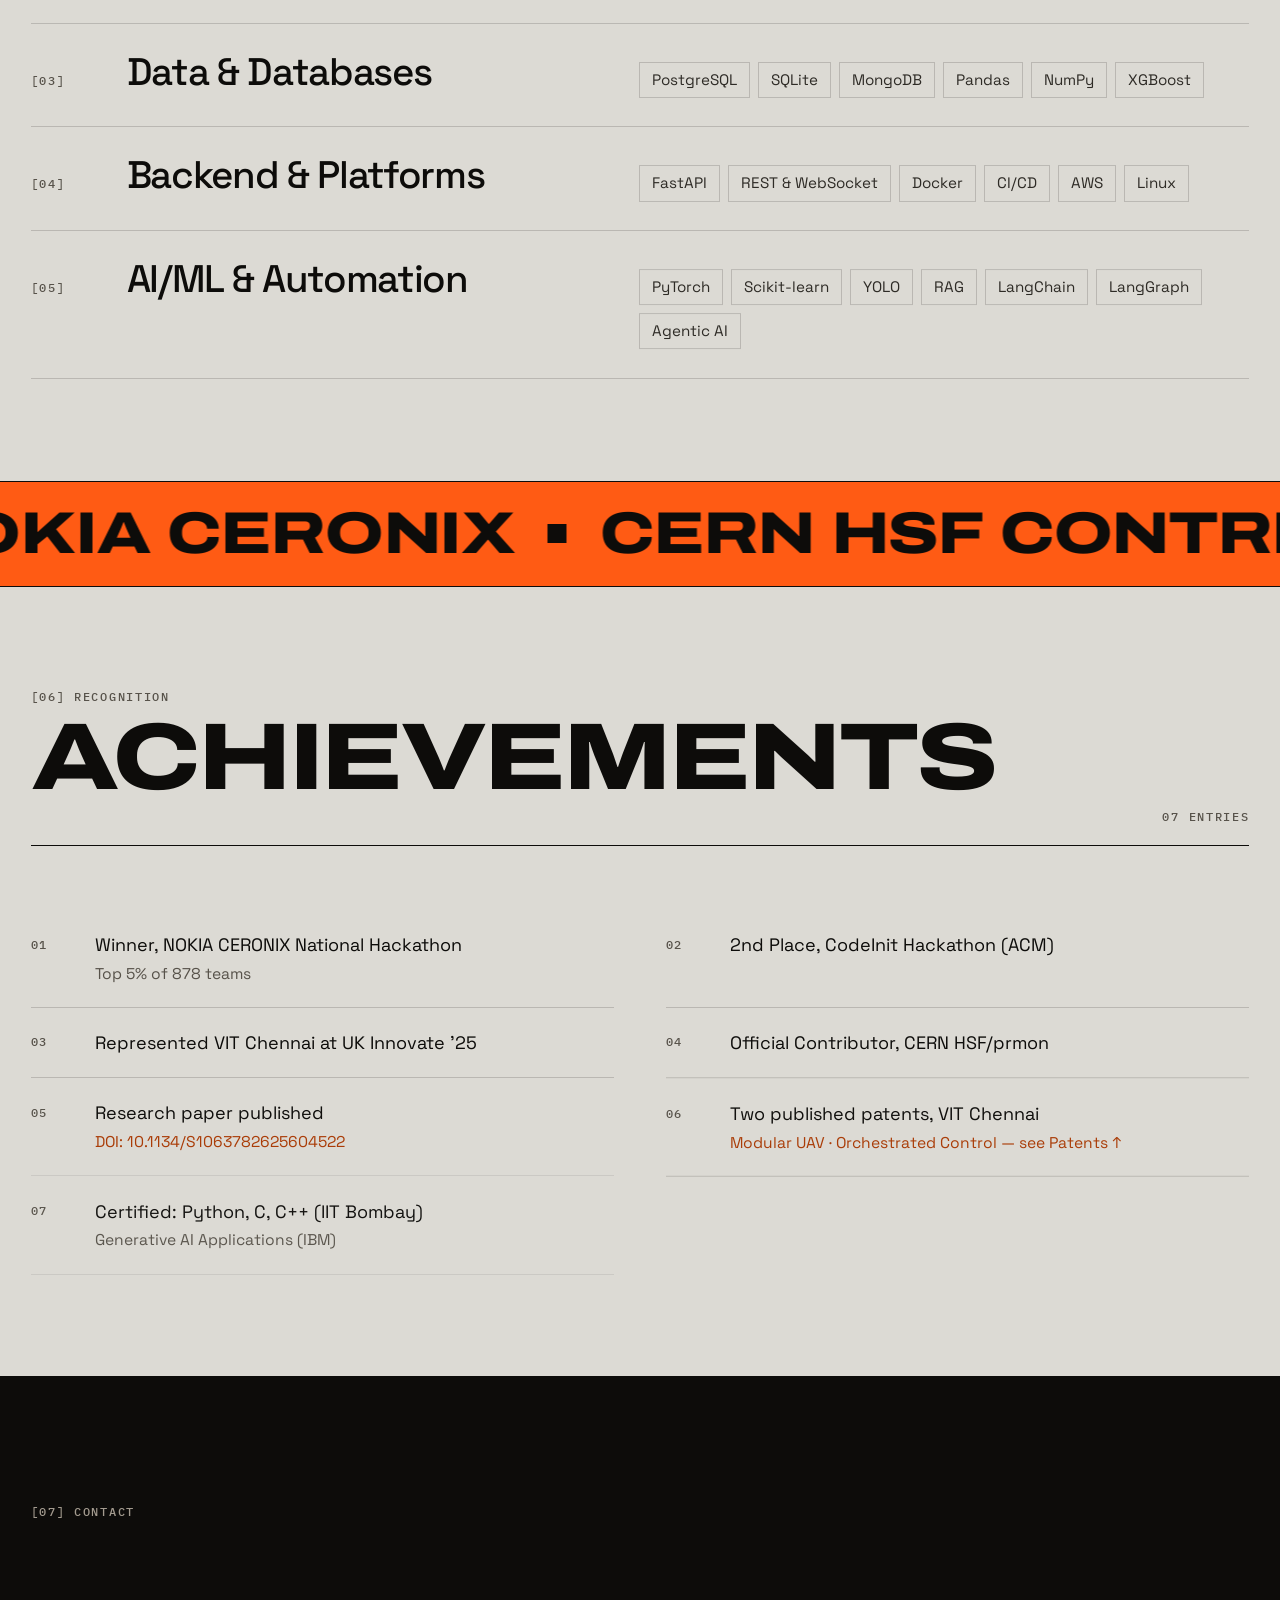
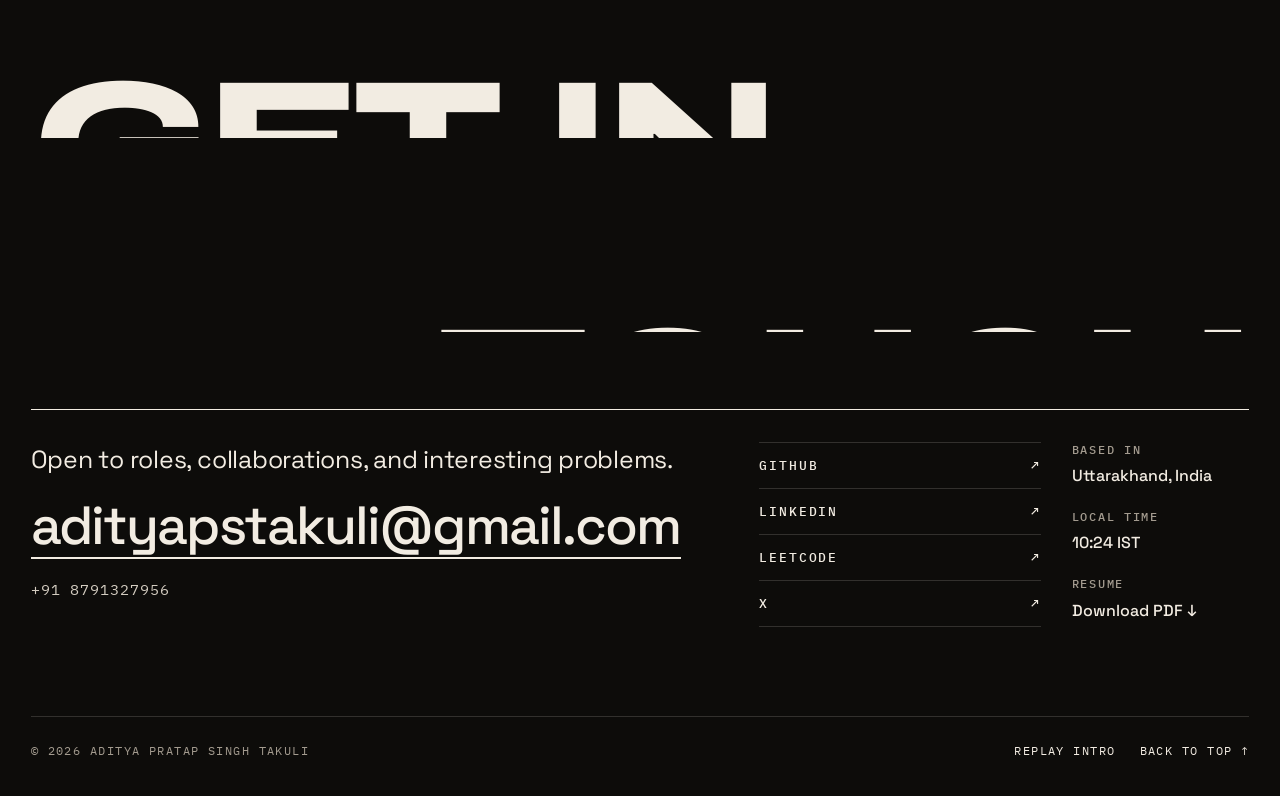
==== commit d240b346: "Light by default in every browser; opt out of forced dark; wordmark safeguard" ====
--- a/index.html
+++ b/index.html
@@ -9,6 +9,9 @@
       content="Software engineer building backend systems, data-driven models, and agentic AI — from research to production."
     />
     <meta name="theme-color" content="#dcdad4" />
+    <!-- Light unless the visitor picks dark; also opts out of browsers that
+         auto-darken websites (Edge, Brave and Chrome "dark mode for web content"). -->
+    <meta name="color-scheme" content="only light" />
     <link rel="icon" href="static/img/icons/favicon.ico" sizes="32x32" />
     <link rel="icon" href="static/img/icons/favicon.svg" type="image/svg+xml" />
     <link rel="apple-touch-icon" href="static/img/icons/apple-touch-icon.png" />
@@ -19,7 +22,7 @@
       rel="stylesheet"
     />
     <link rel="preload" as="image" href="static/img/aditya-cutout.webp?v=4" />
-    <link rel="stylesheet" href="static/css/base.css?v=3" />
+    <link rel="stylesheet" href="static/css/base.css?v=4" />
     <link rel="stylesheet" href="static/css/home.css?v=8" />
     <link rel="stylesheet" href="static/css/sections.css?v=6" />
     <script>
@@ -28,7 +31,7 @@
         d.classList.add("js");
         try {
           // Light is the default; only a visitor's own choice overrides it.
-          d.setAttribute("data-theme", localStorage.getItem("theme") || "light");
+          d.setAttribute("data-theme", localStorage.getItem("theme-pref") || "light");
         } catch (e) {
           d.setAttribute("data-theme", "light");
         }
@@ -788,7 +791,7 @@
     <script src="static/js/vendor/ScrambleTextPlugin.min.js"></script>
     <script src="static/js/vendor/CustomEase.min.js"></script>
     <script src="static/js/vendor/lenis.min.js"></script>
-    <script src="static/js/theme.js?v=2"></script>
+    <script src="static/js/theme.js?v=3"></script>
     <script src="static/js/loader.js?v=1"></script>
     <script src="static/js/motion.js?v=3"></script>
   </body>
--- a/static/css/base.css
+++ b/static/css/base.css
@@ -94,7 +94,9 @@
 }
 
 html {
-  color-scheme: light;
+  /* "only light" keeps browsers from auto-darkening the page; the dark theme
+     is only ever the visitor's own choice (data-theme="dark"). */
+  color-scheme: only light;
   -webkit-text-size-adjust: 100%;
   text-size-adjust: 100%;
 }
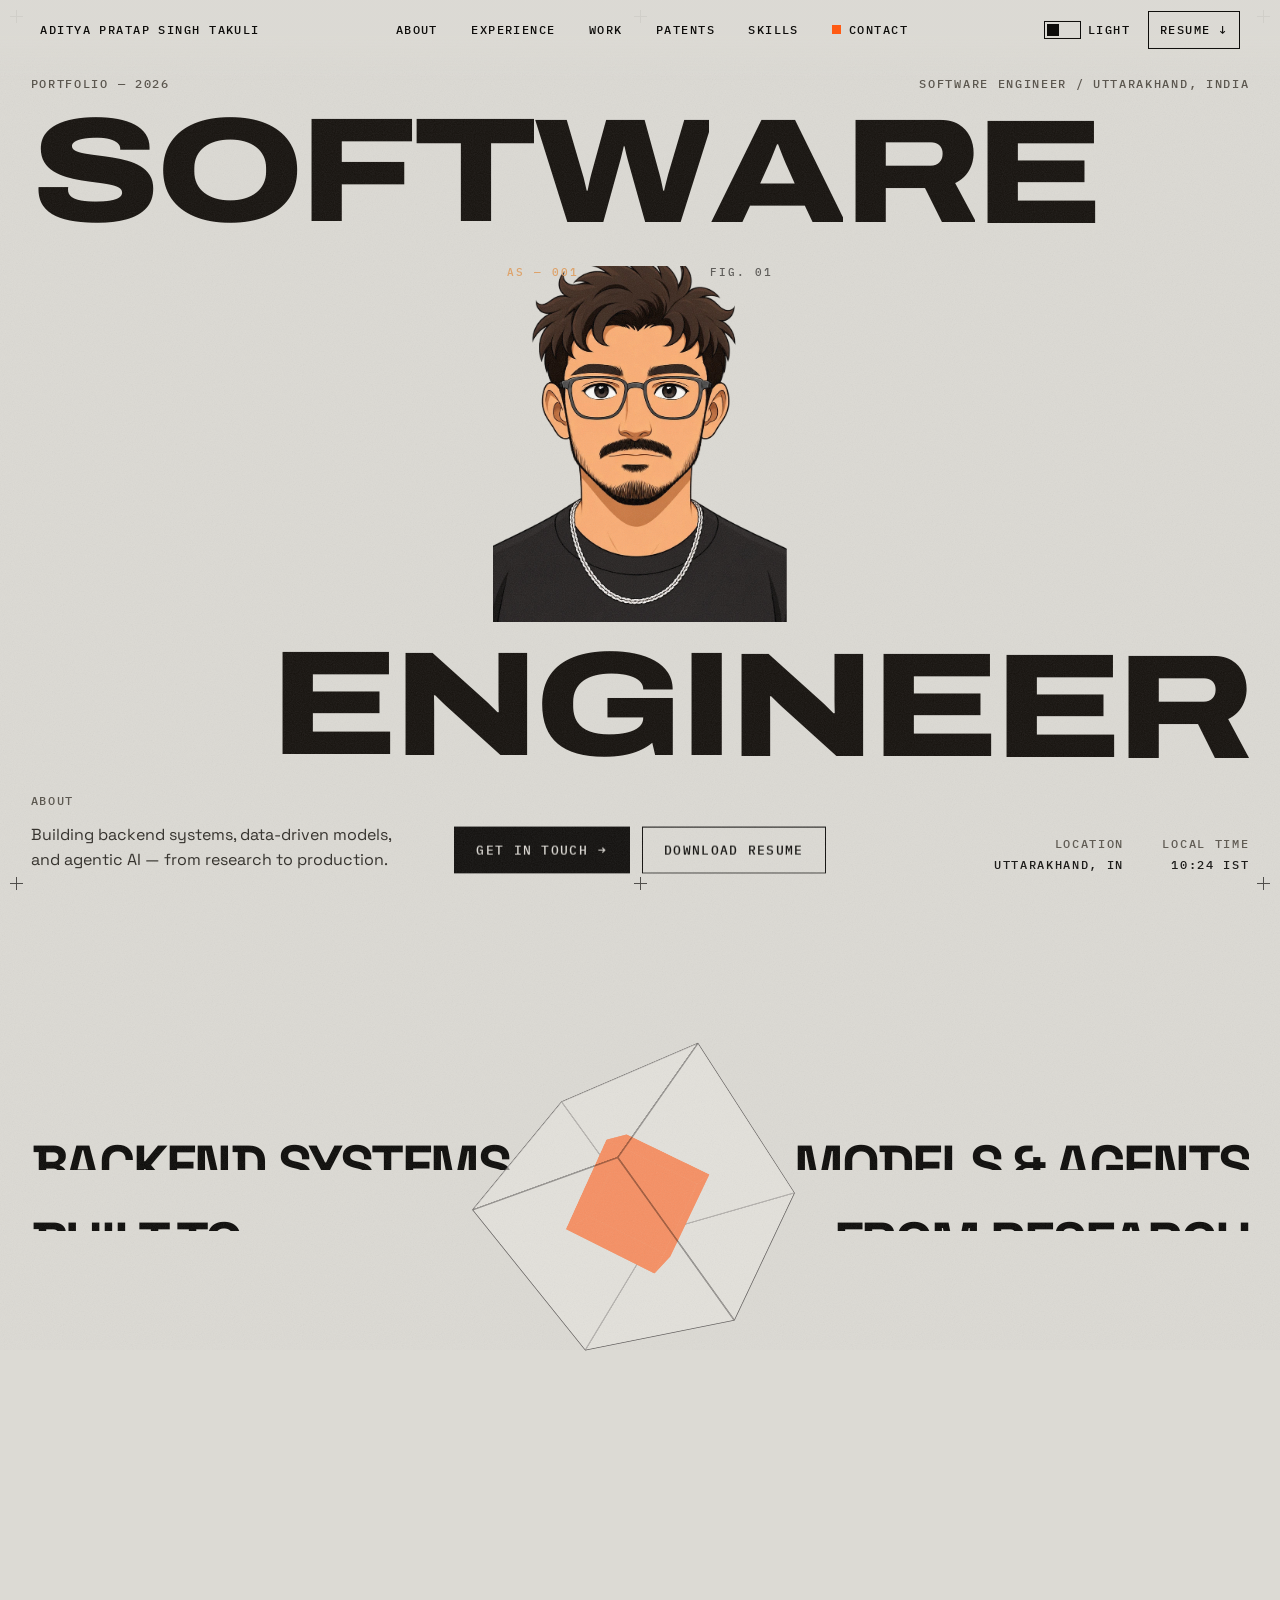
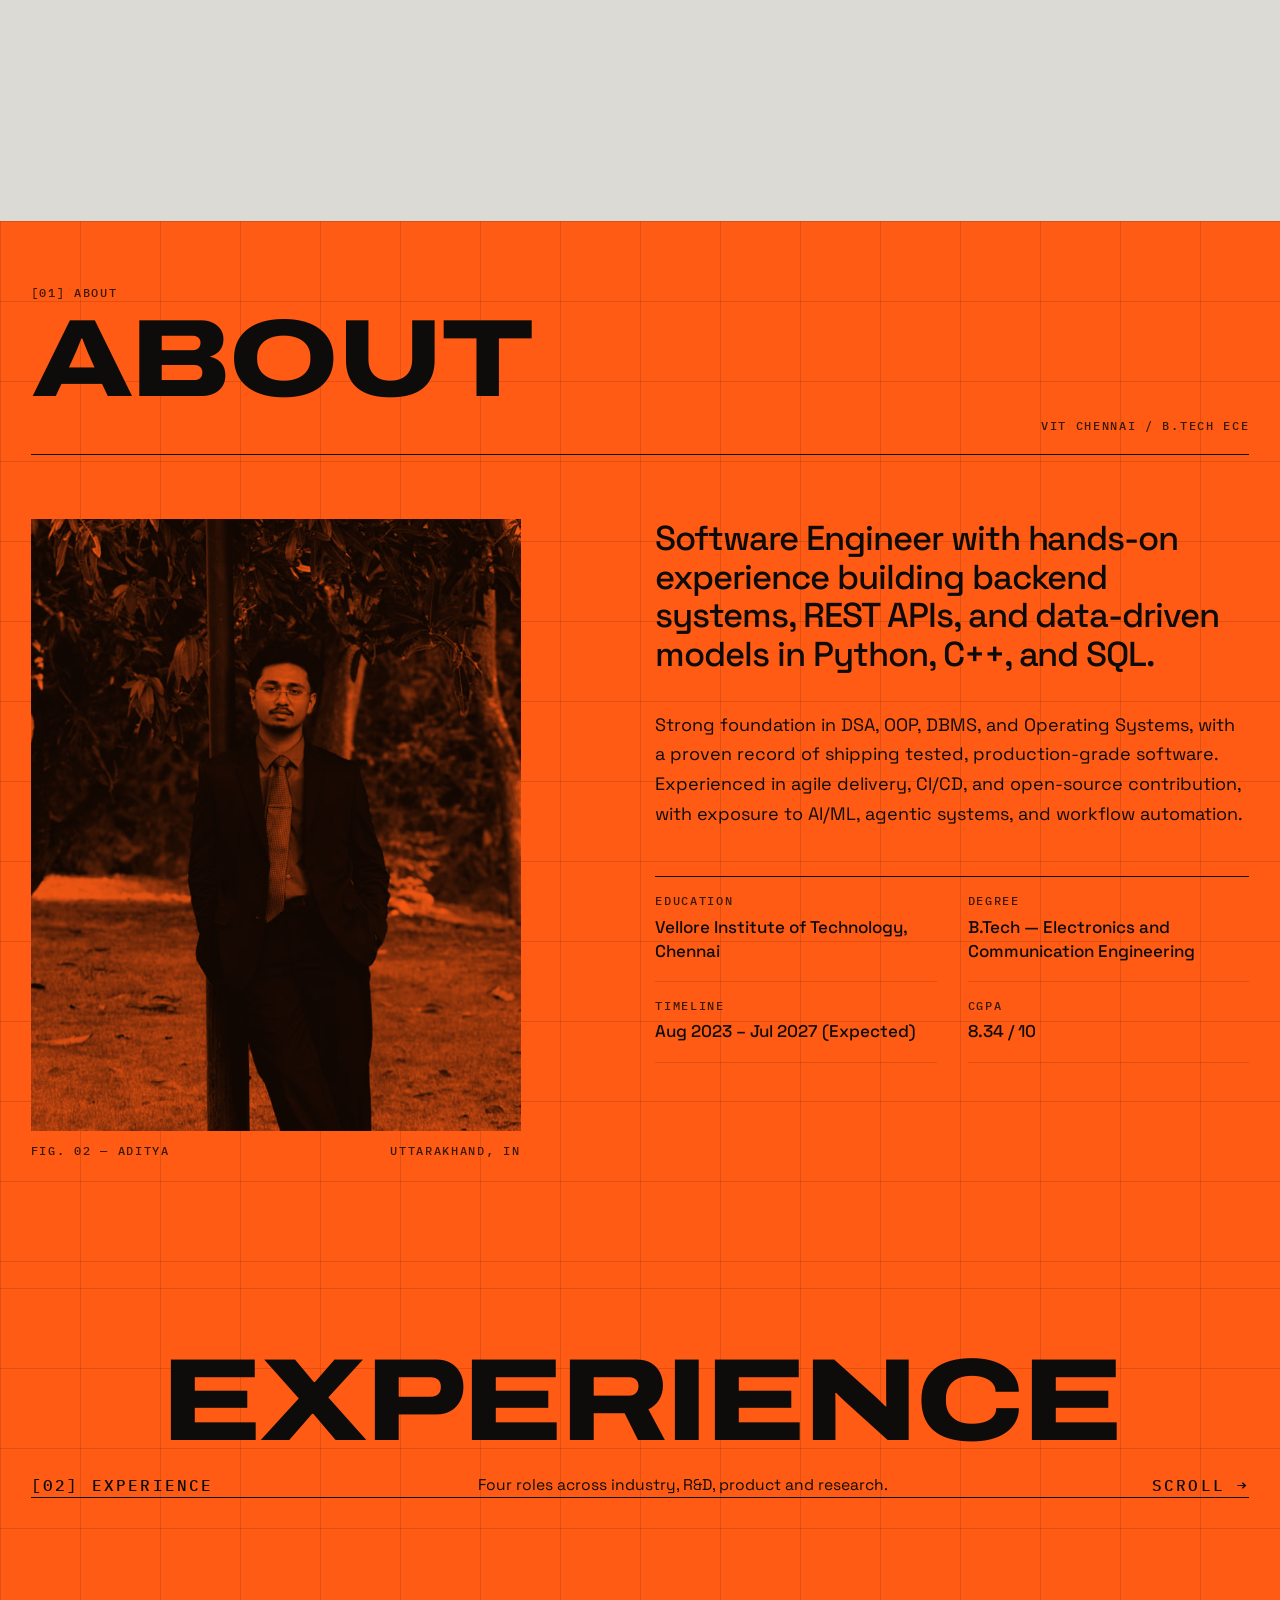
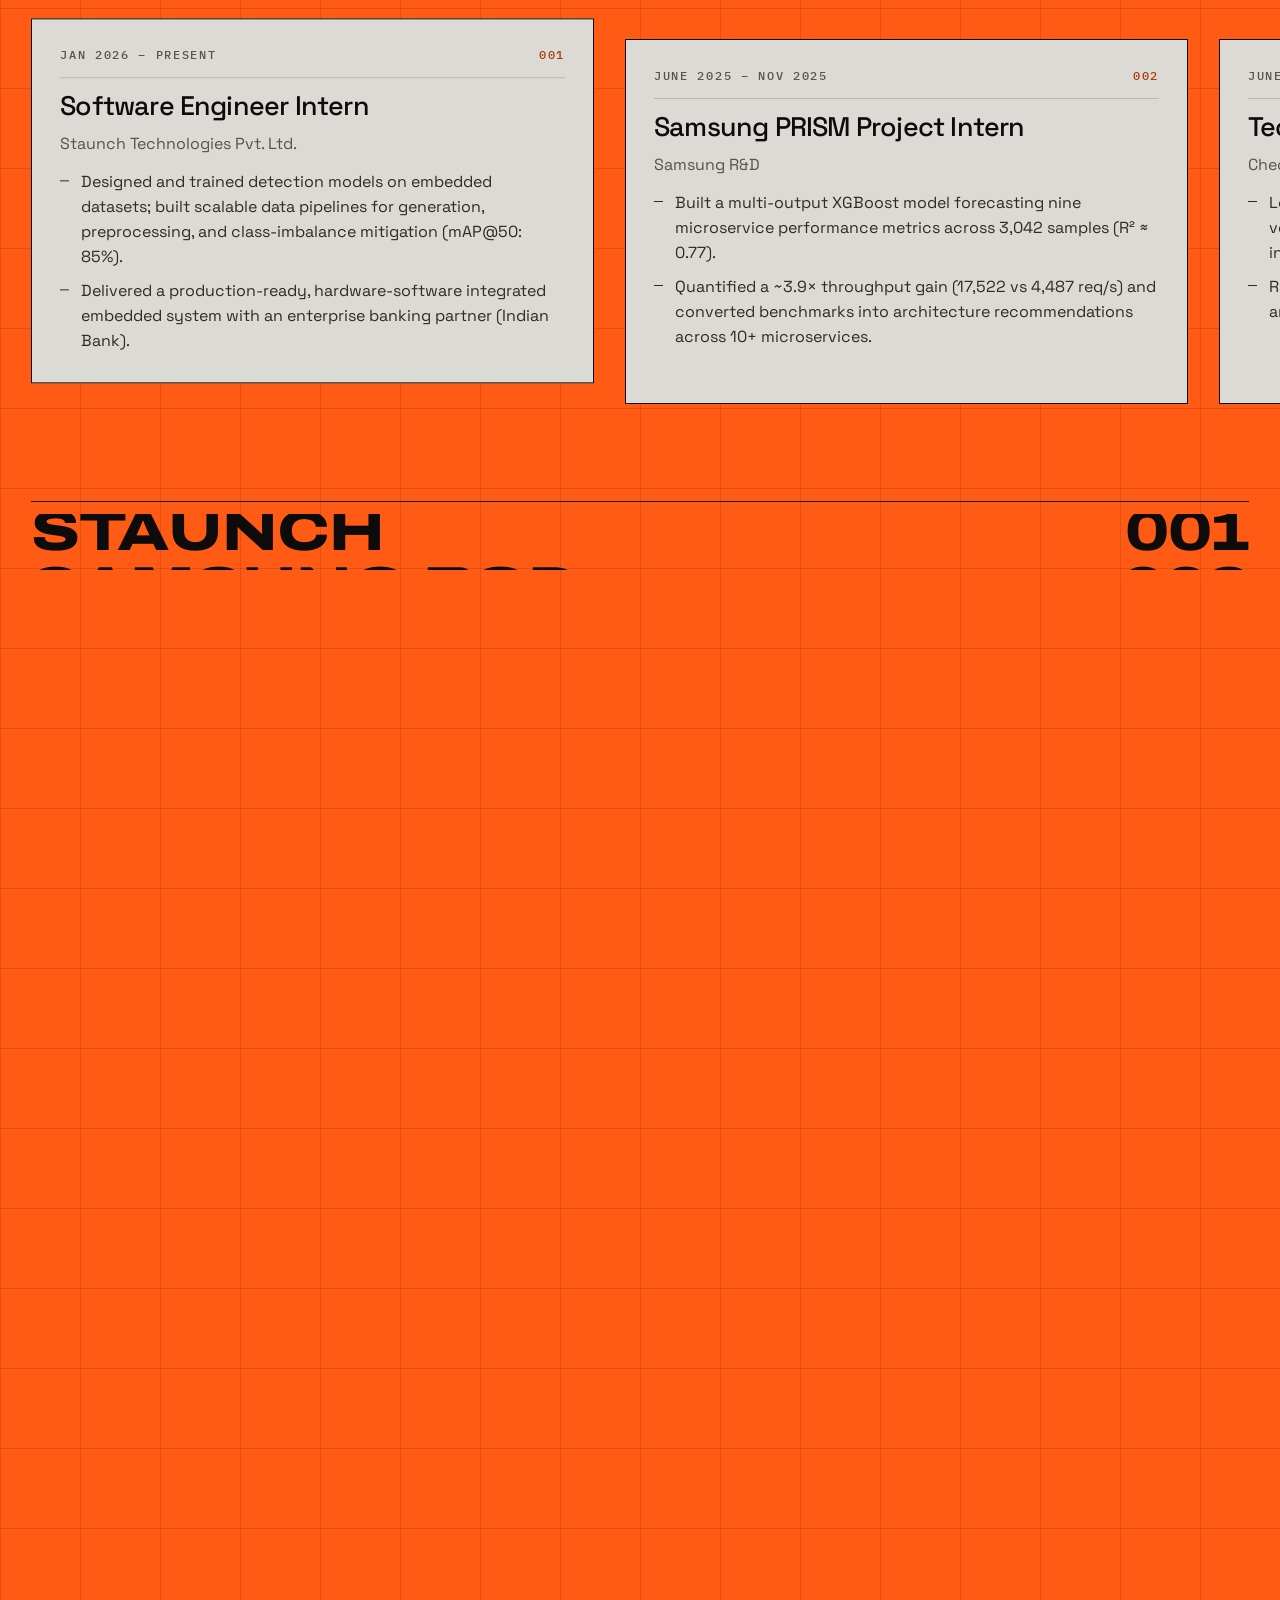
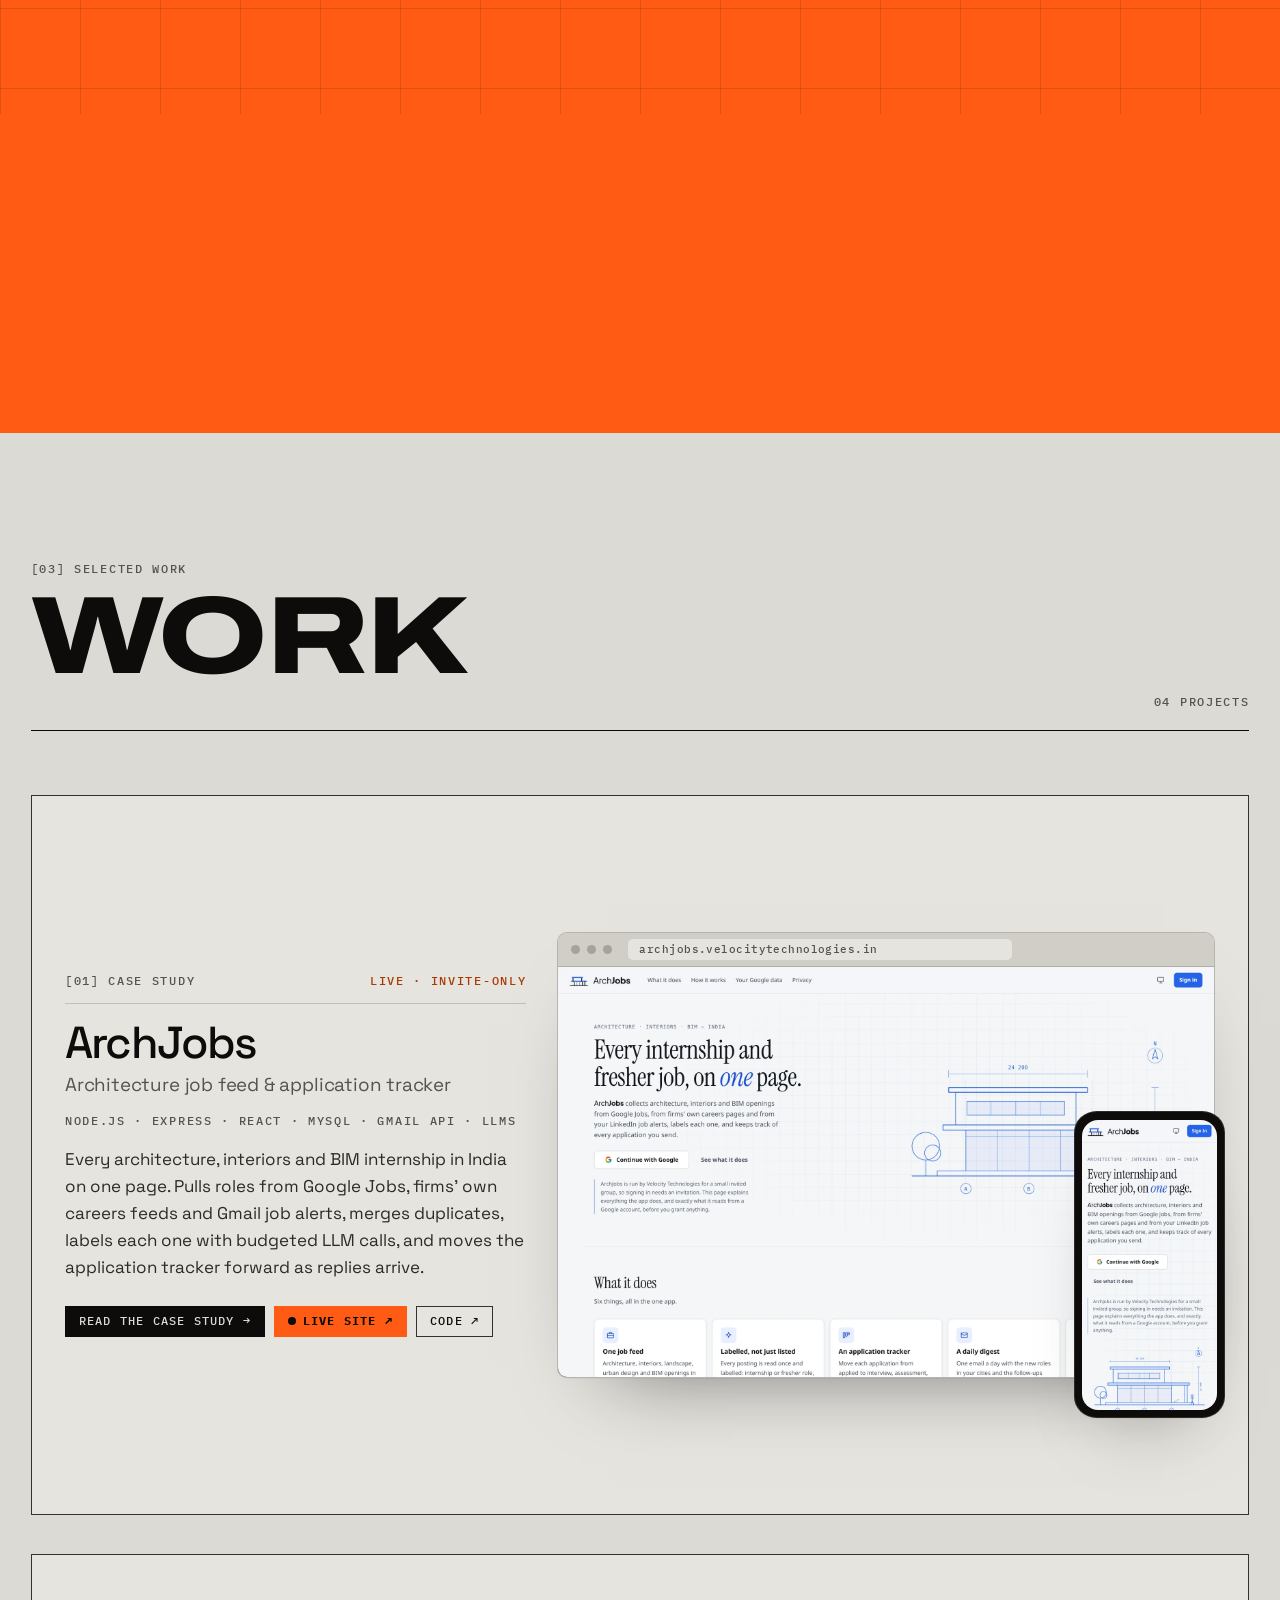
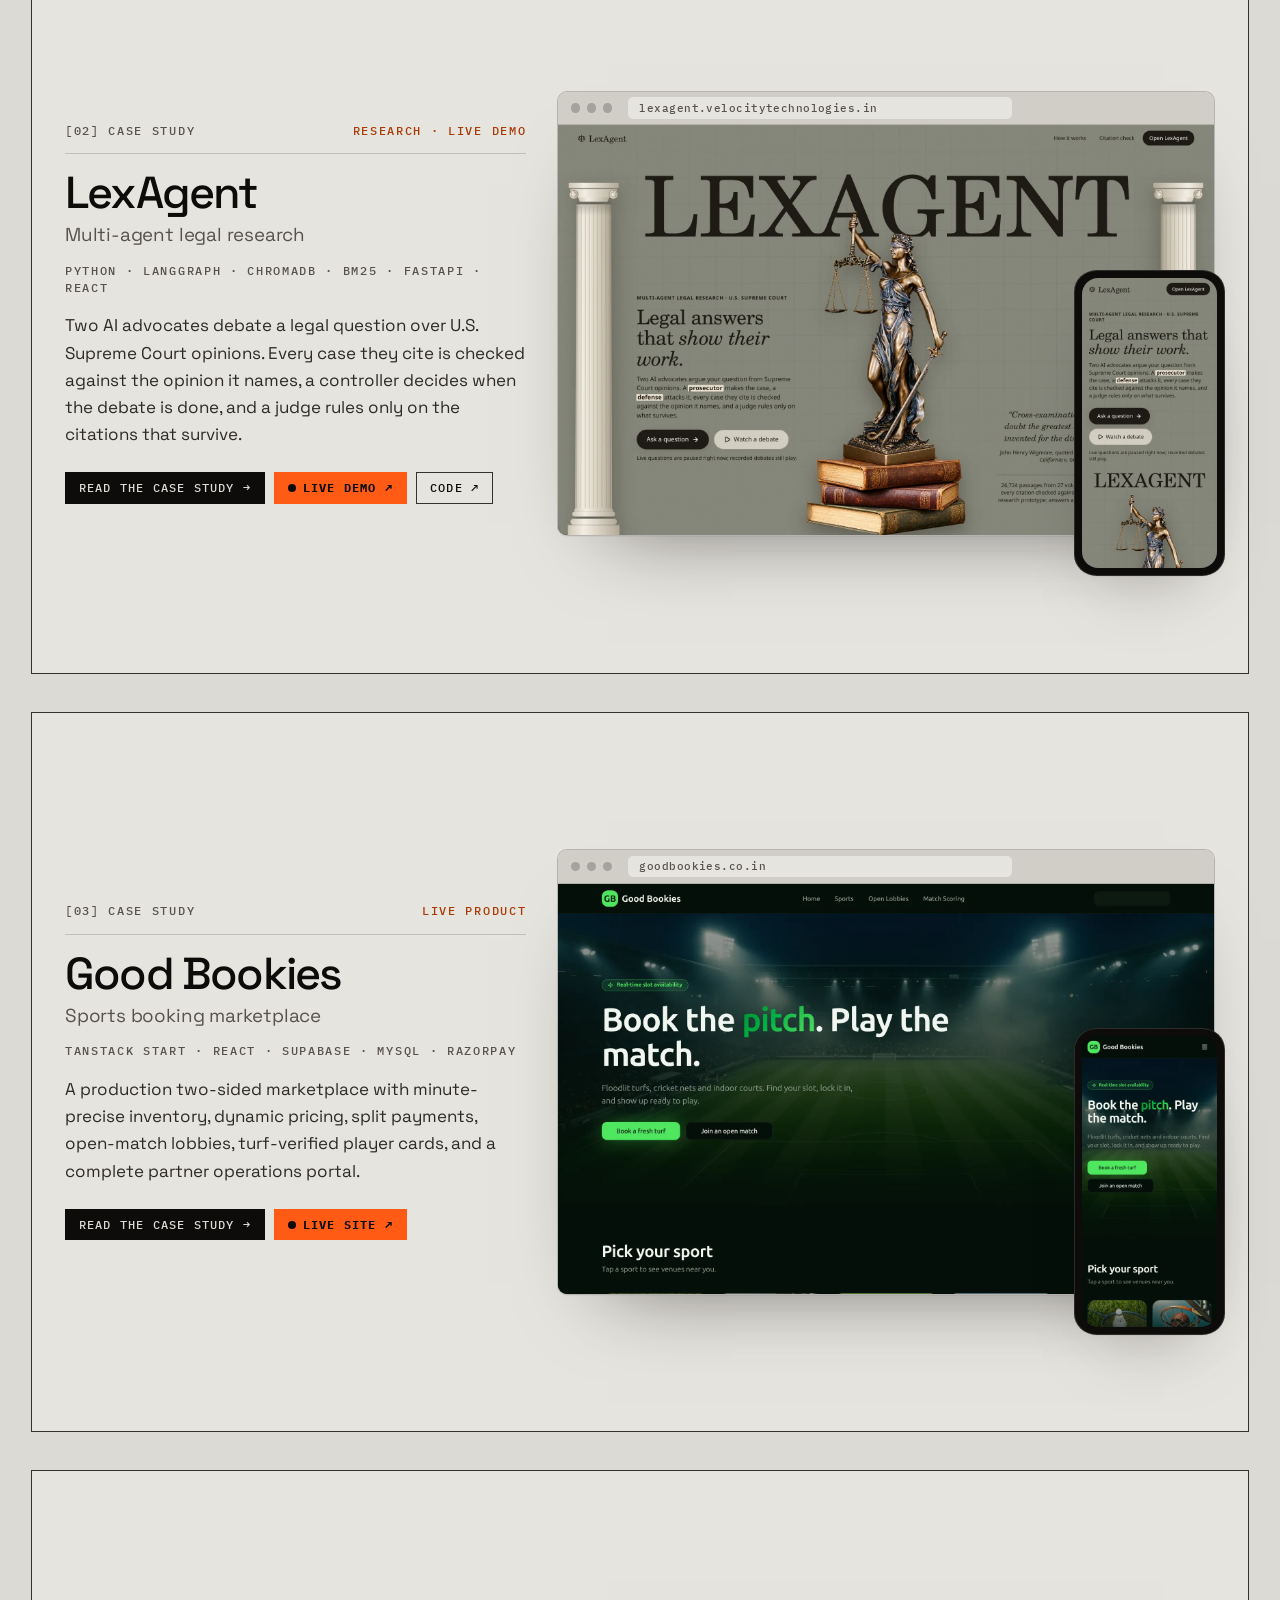
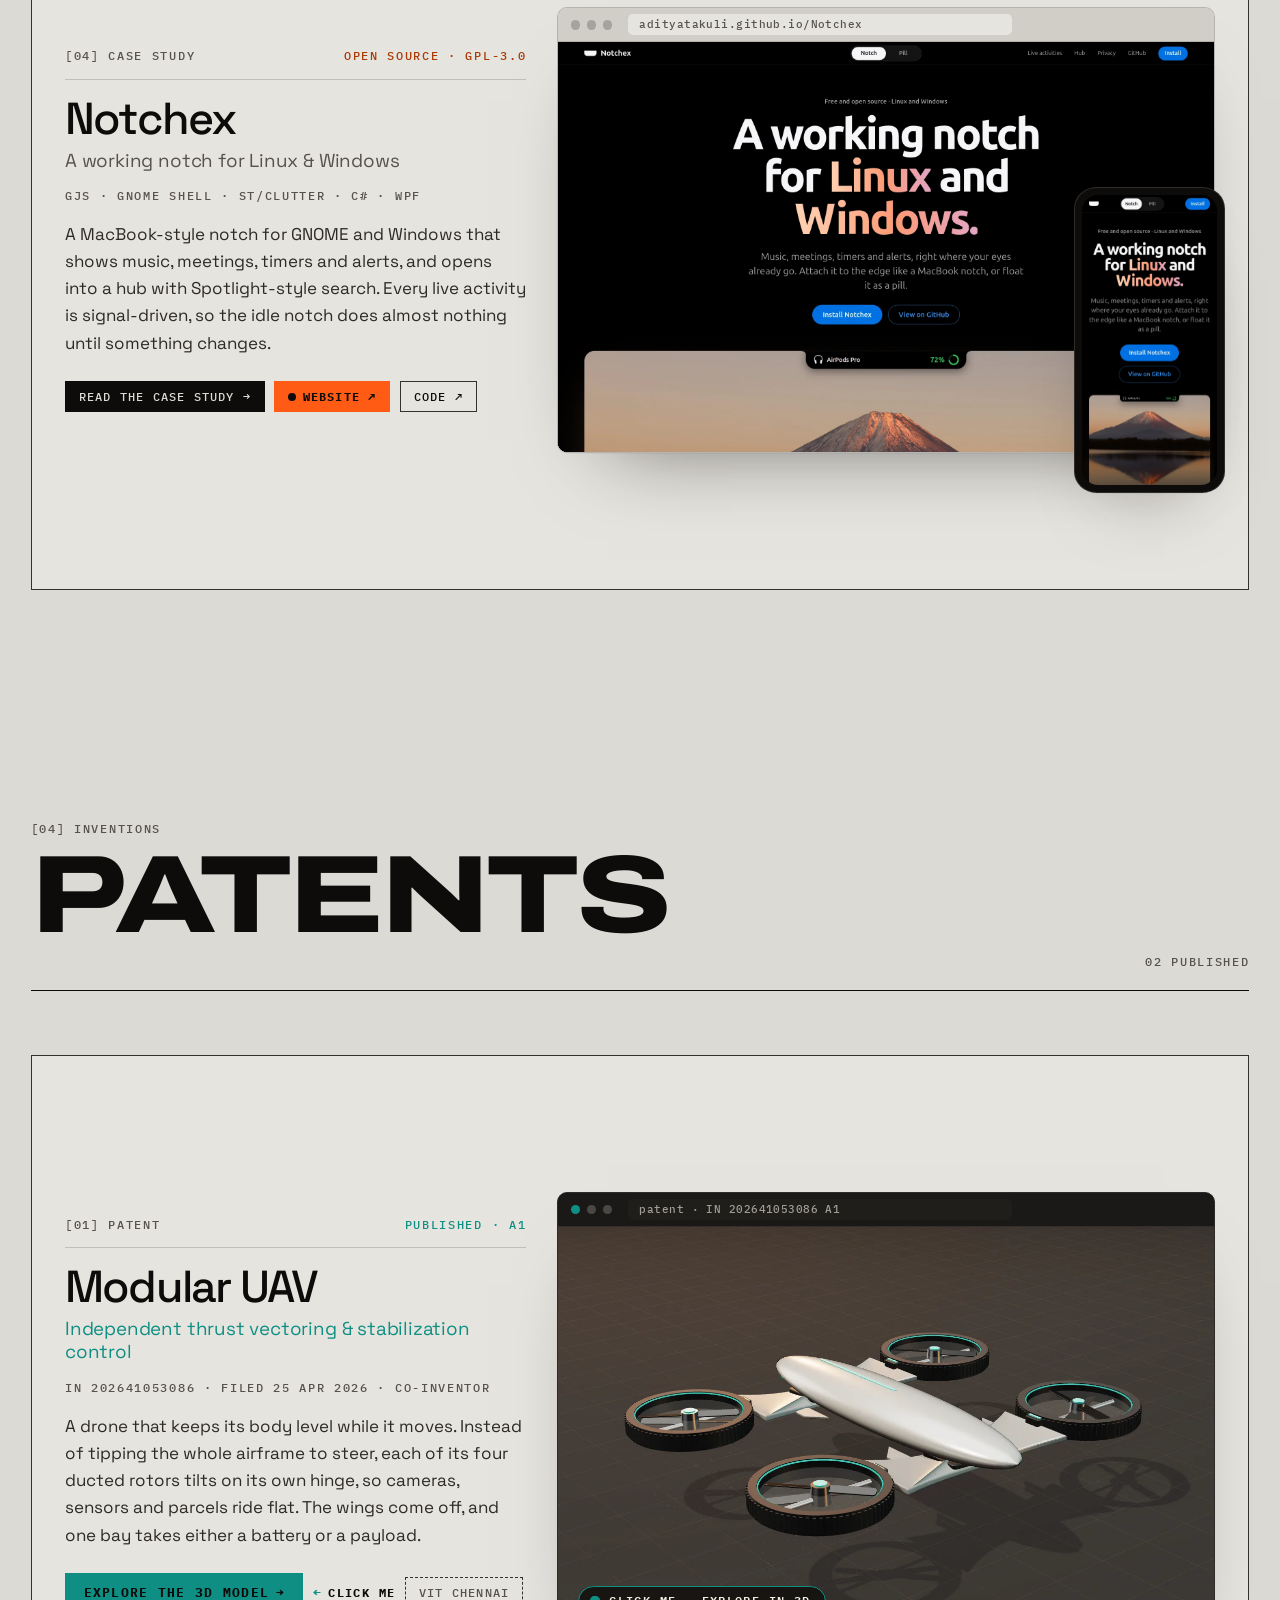
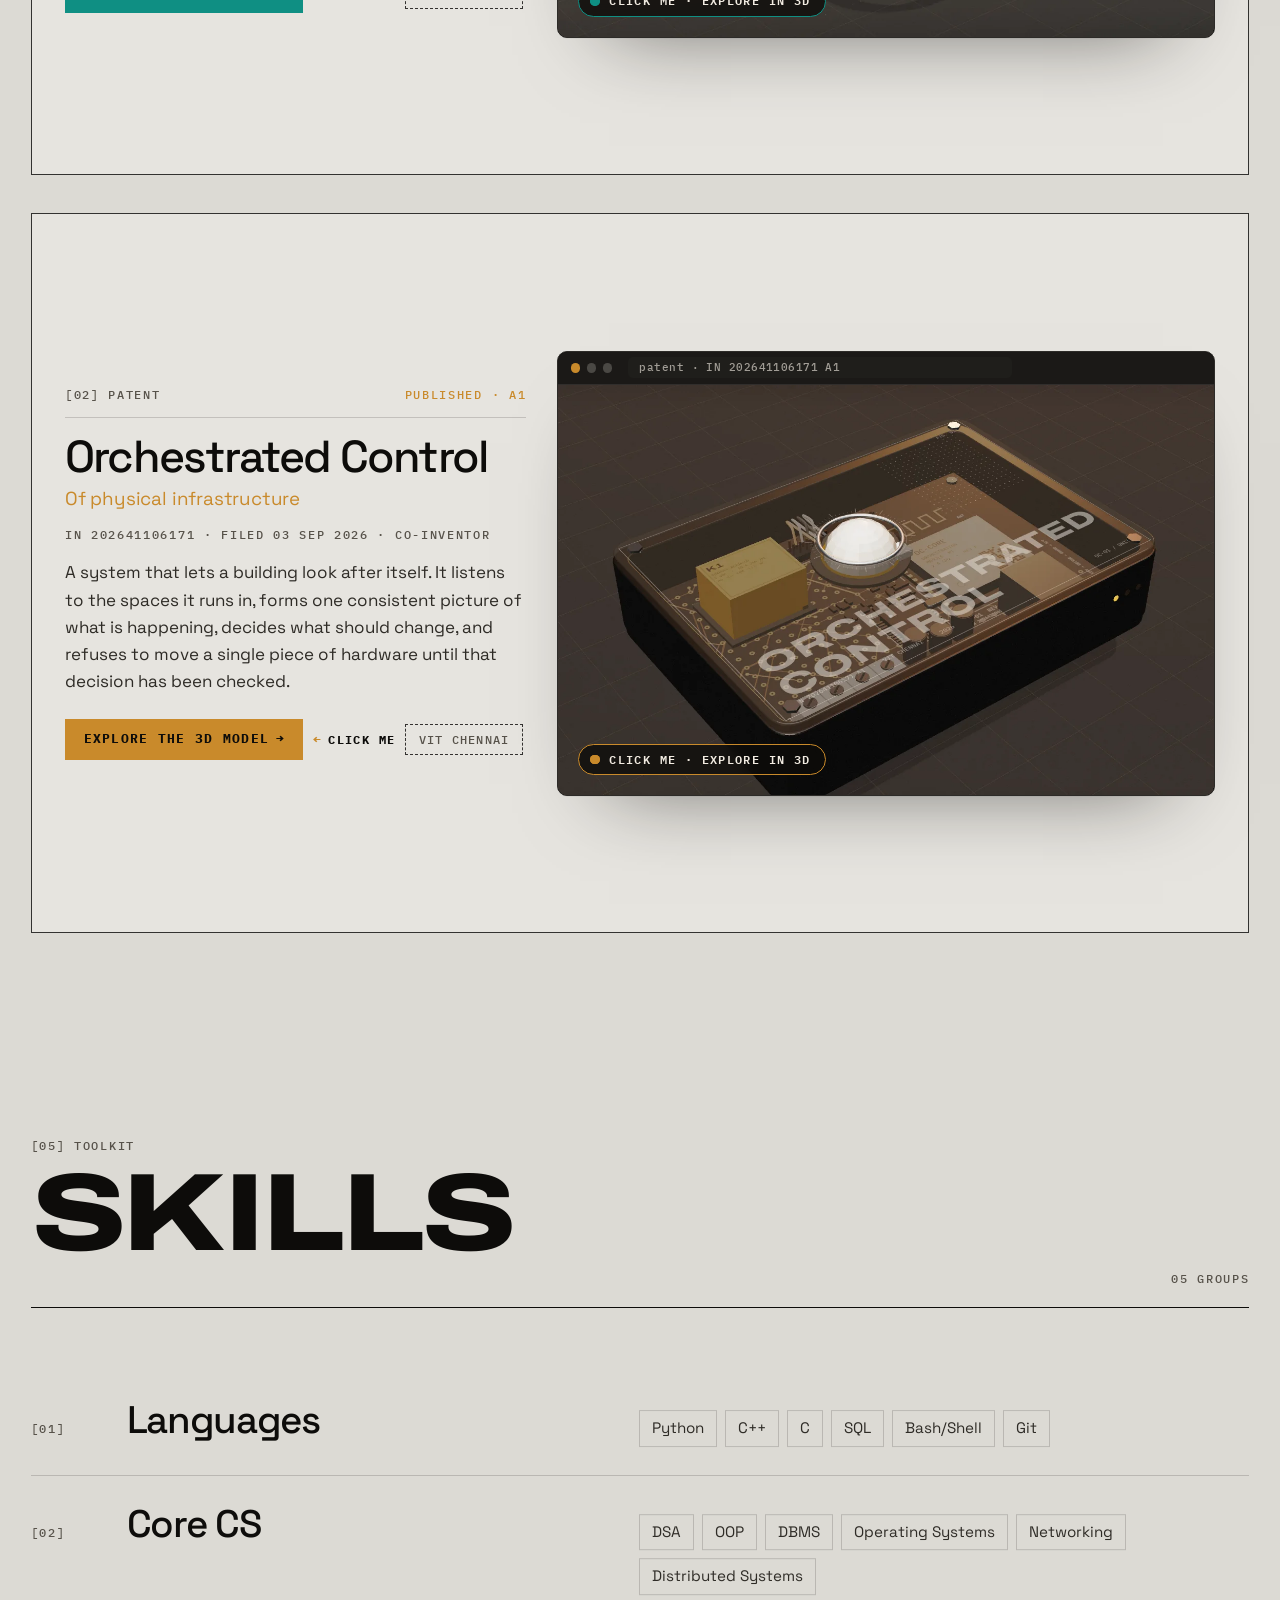
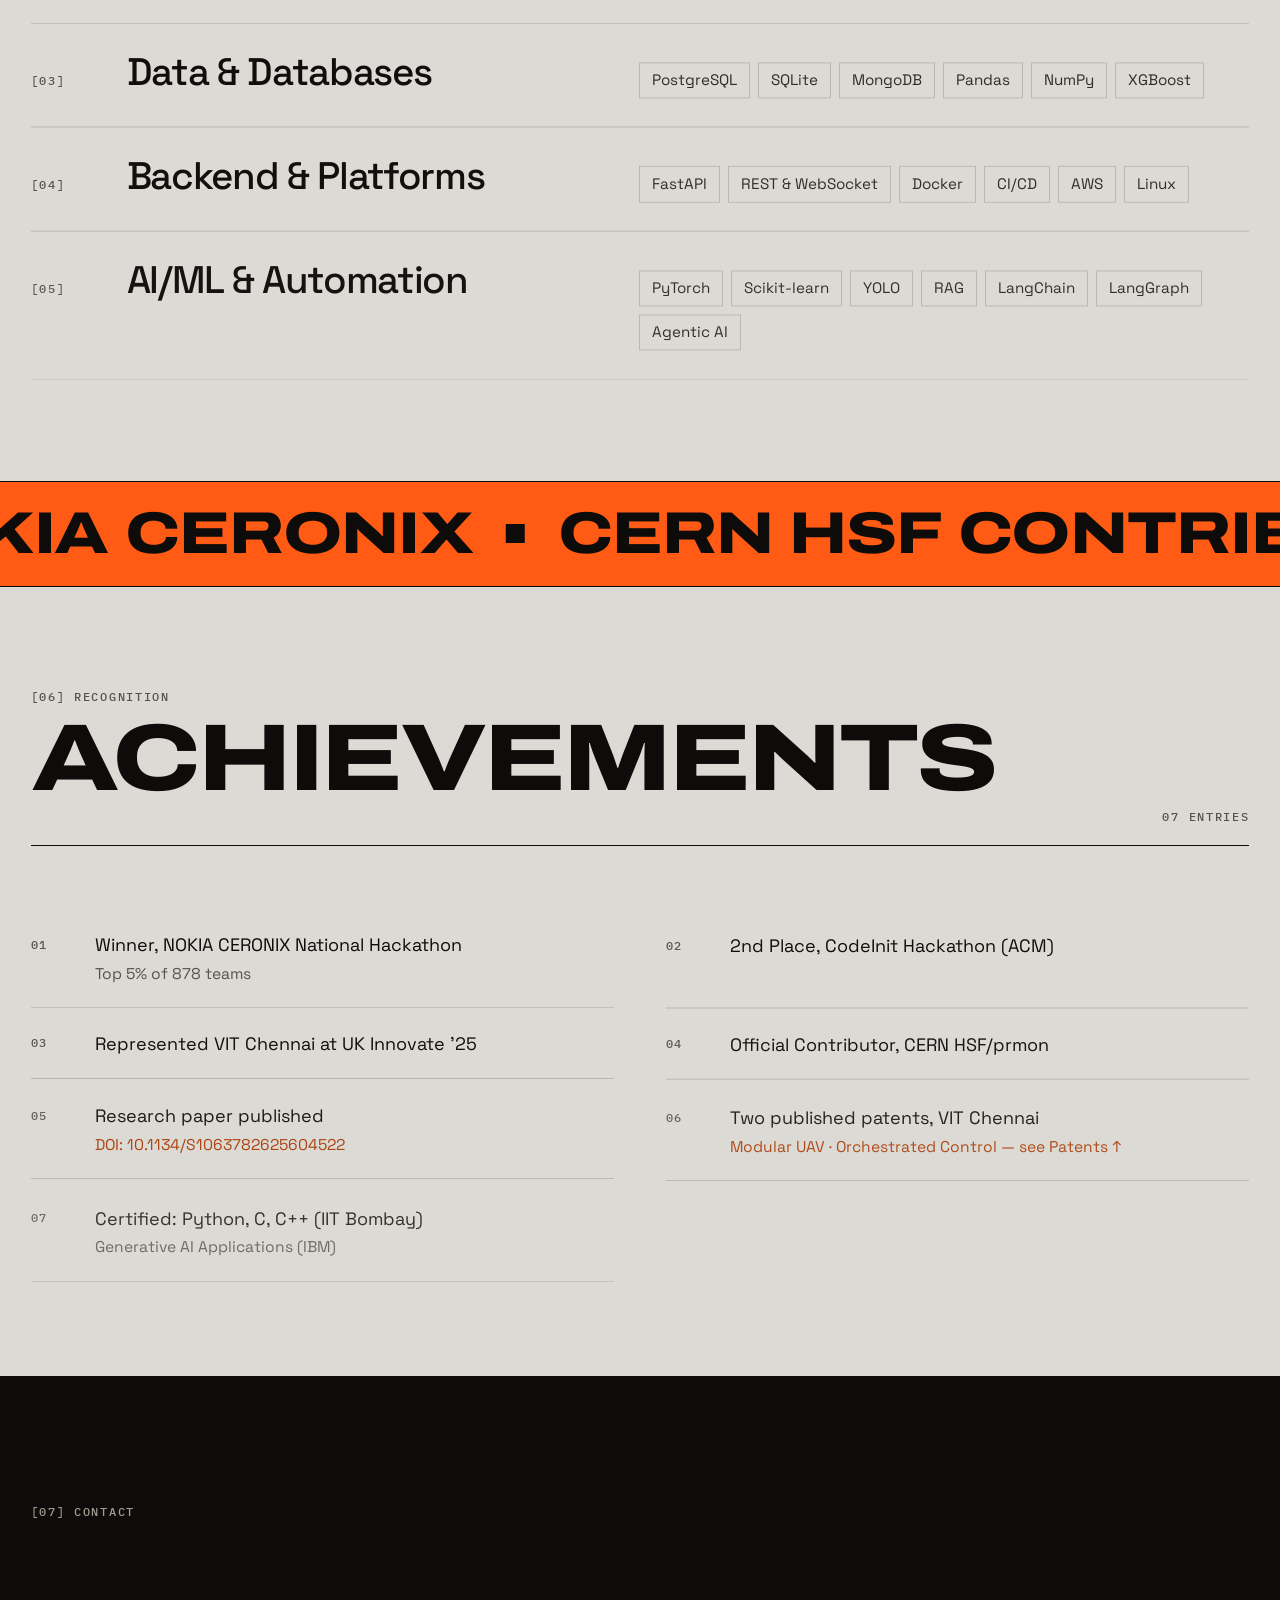
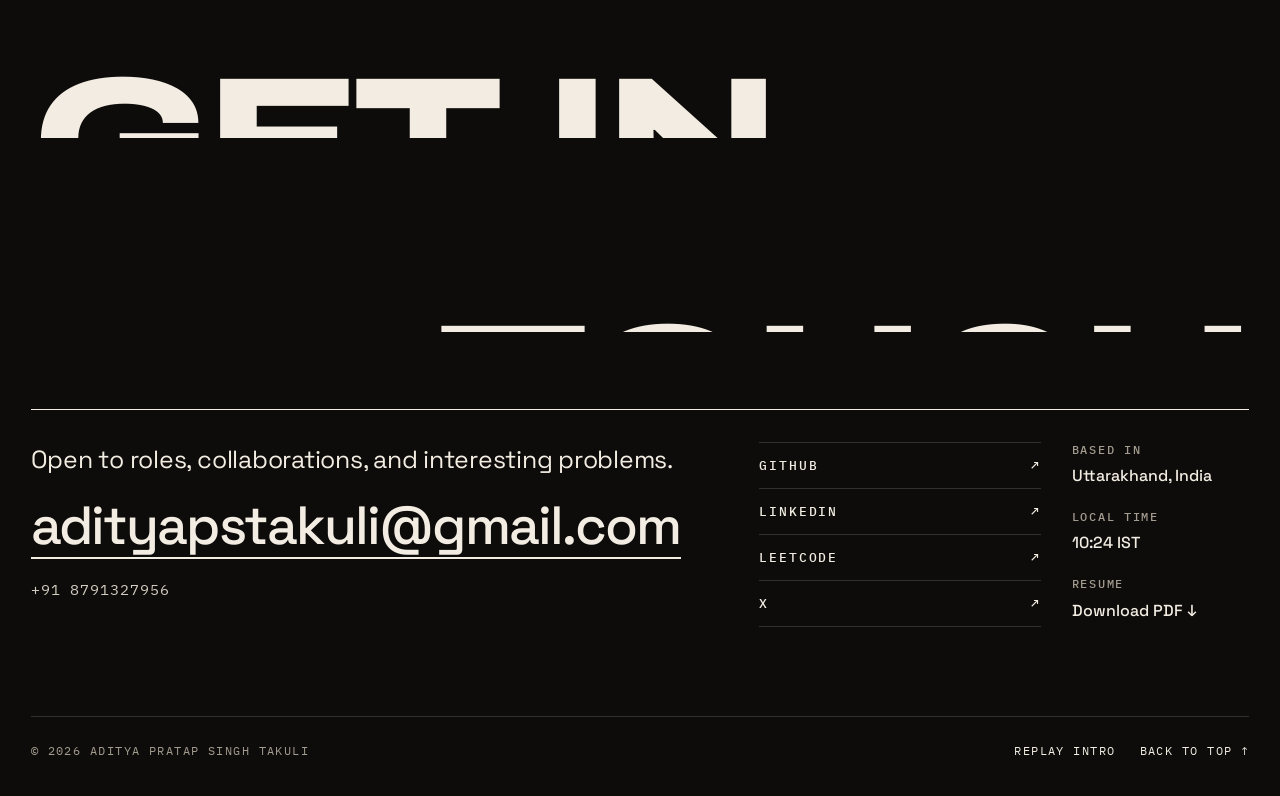
==== commit a7590343: "Lock horizontal bounds so the page never pans sideways on phones Clip horizontal overflow on html, b" ====
--- a/index.html
+++ b/index.html
@@ -22,7 +22,7 @@
       rel="stylesheet"
     />
     <link rel="preload" as="image" href="static/img/aditya-cutout.webp?v=4" />
-    <link rel="stylesheet" href="static/css/base.css?v=4" />
+    <link rel="stylesheet" href="static/css/base.css?v=6" />
     <link rel="stylesheet" href="static/css/home.css?v=8" />
     <link rel="stylesheet" href="static/css/sections.css?v=6" />
     <script>
--- a/static/css/base.css
+++ b/static/css/base.css
@@ -99,6 +99,21 @@
   color-scheme: only light;
   -webkit-text-size-adjust: 100%;
   text-size-adjust: 100%;
+  /* Hard horizontal bounds: nothing that slides or overhangs (hero words,
+     rolling lines, pixel wipes, card shadows) can make the page wider than
+     the screen, so a phone can never pan sideways. Older Safari gets
+     "hidden"; "clip" is preferred because it keeps position: sticky working. */
+  overflow-x: hidden;
+}
+
+@supports (overflow: clip) {
+  html,
+  body,
+  main {
+    /* main too: some iPhone Safari versions still let a finger pan the page
+       sideways past html/body clipping, but never past a clipped wrapper. */
+    overflow-x: clip;
+  }
 }
 
 html[data-theme="dark"] {
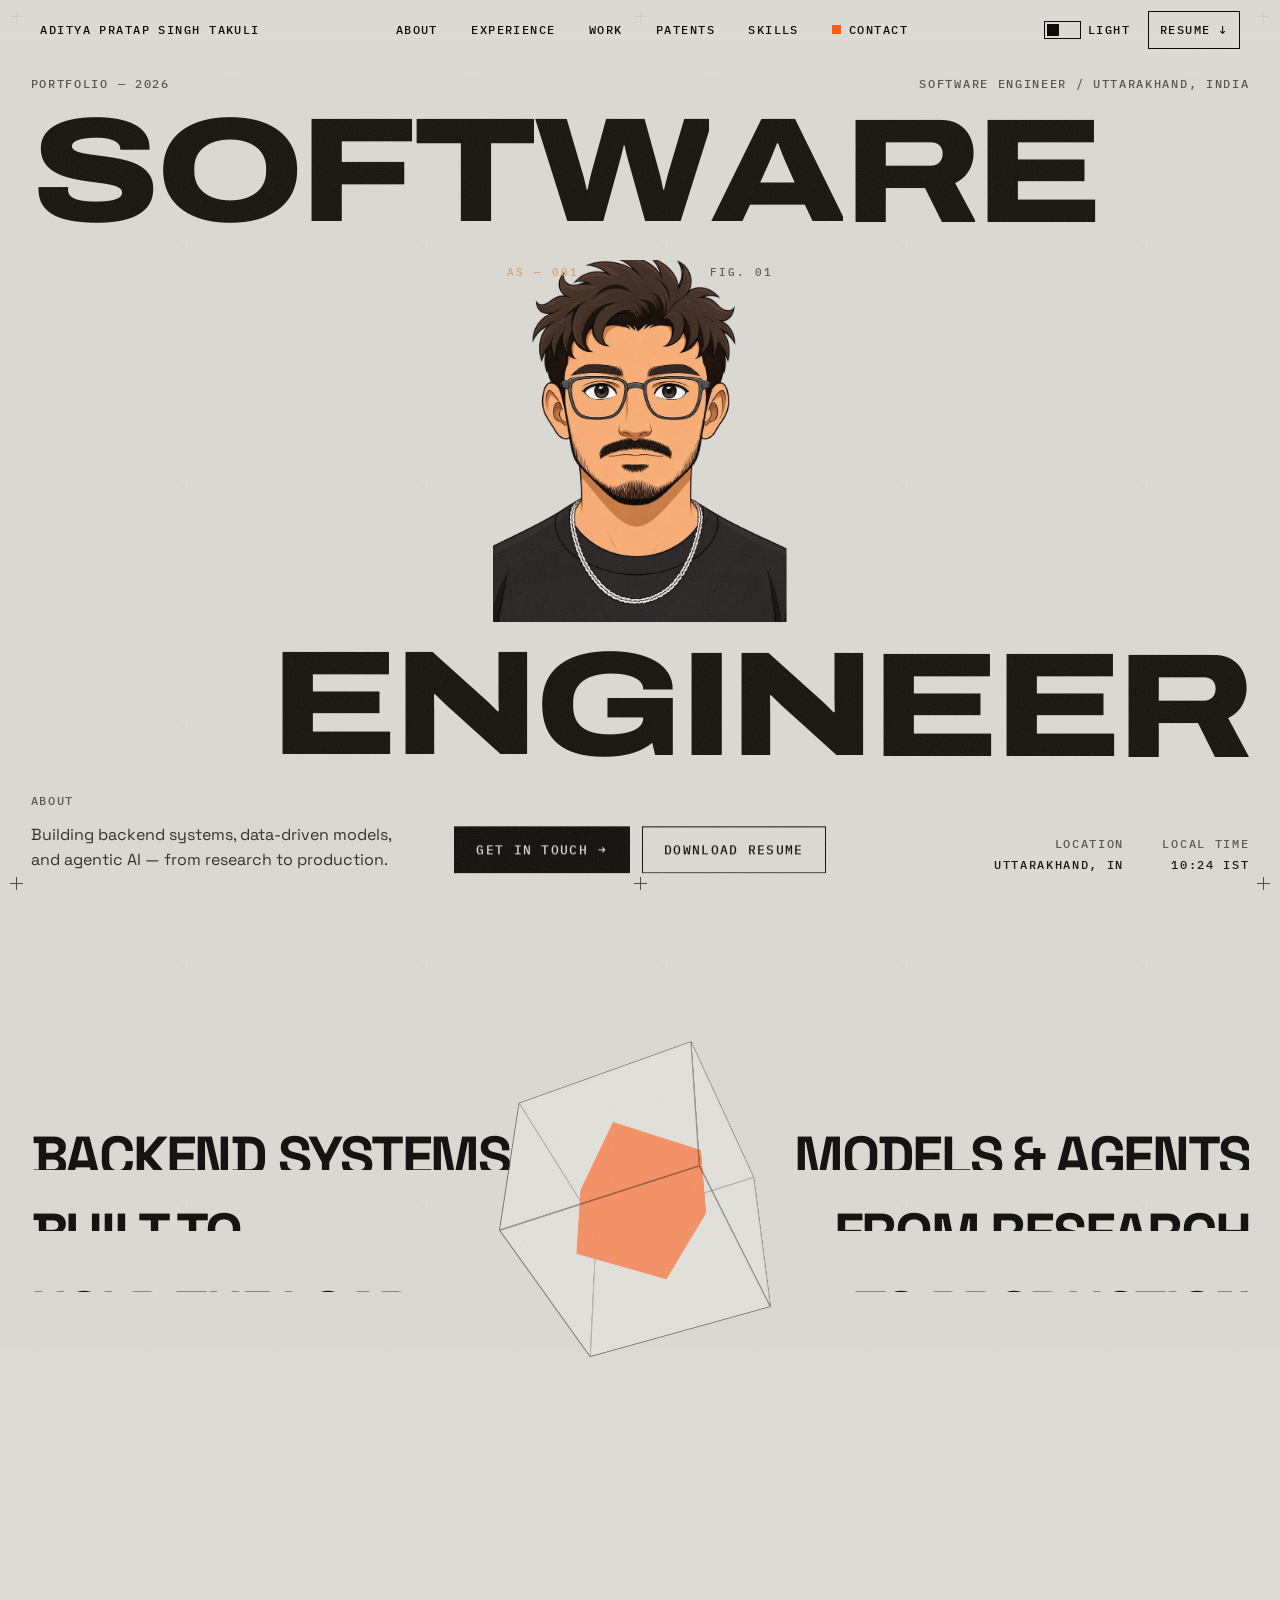
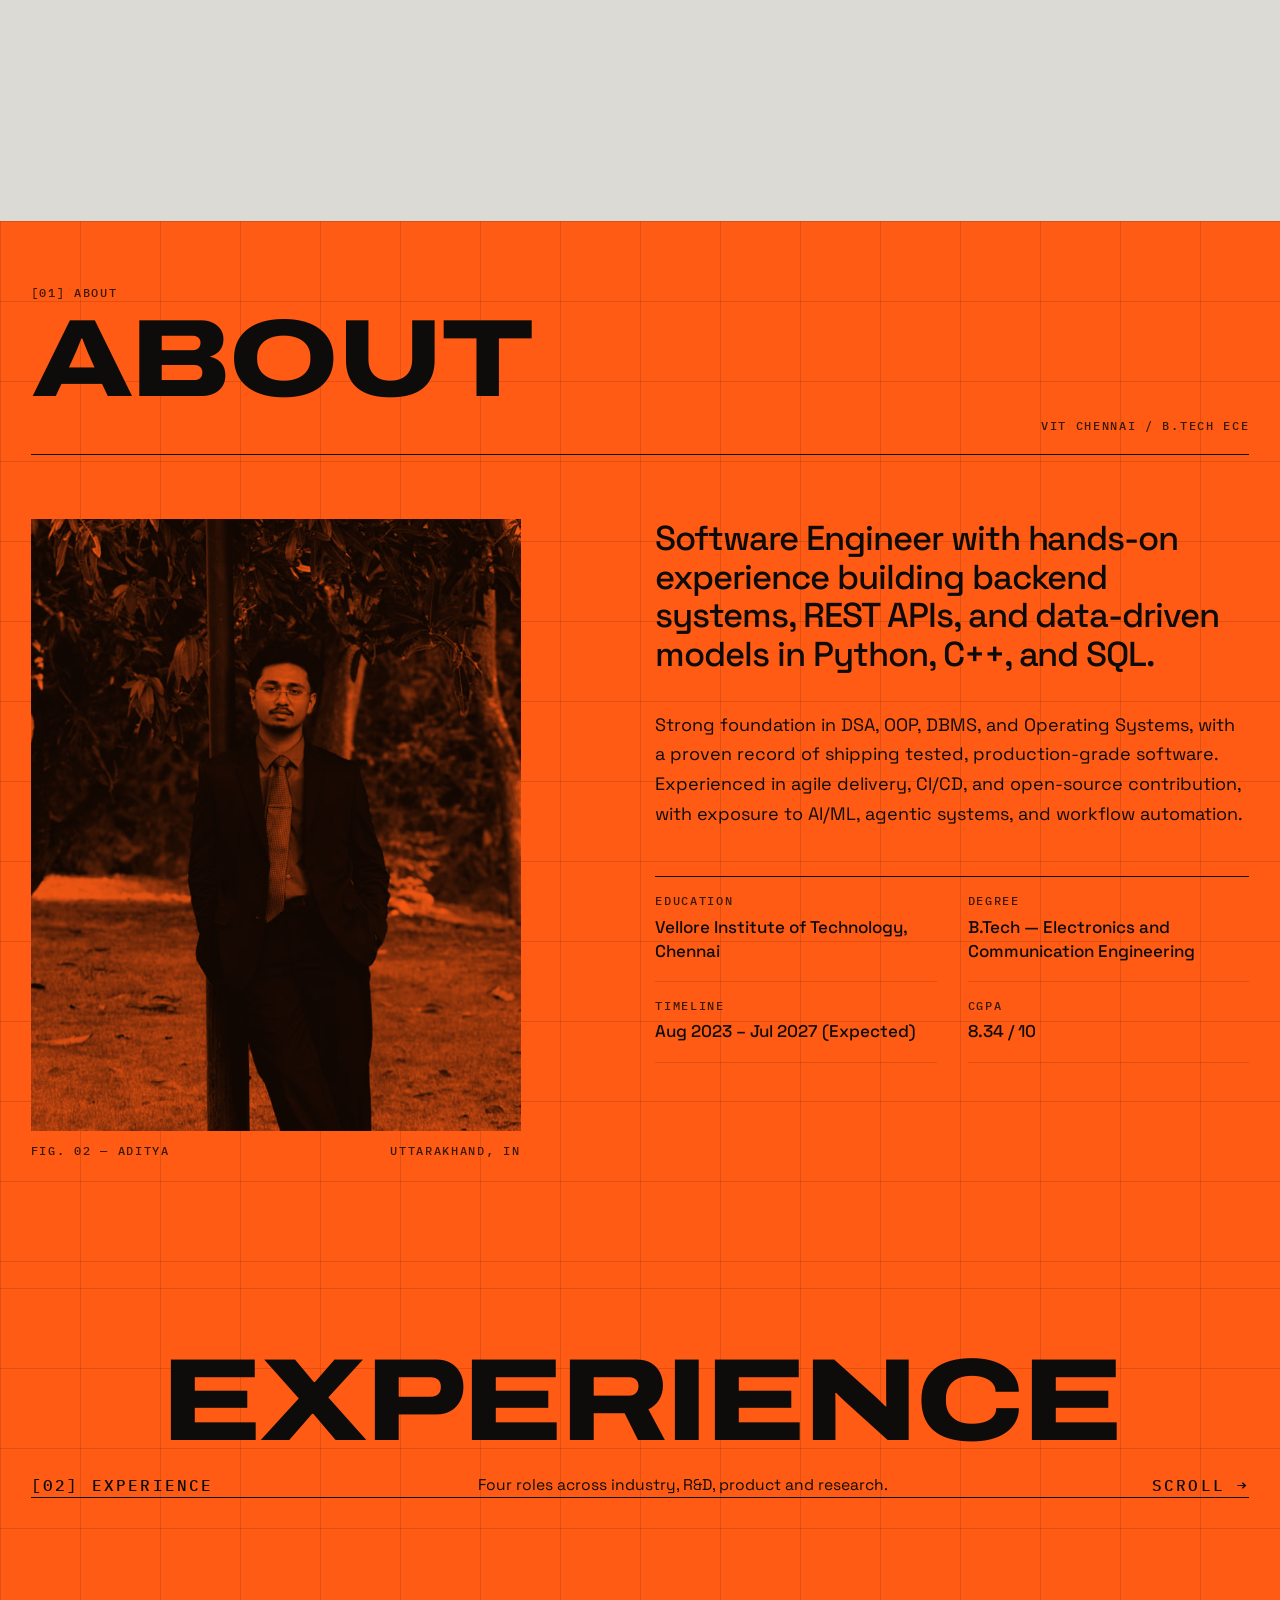
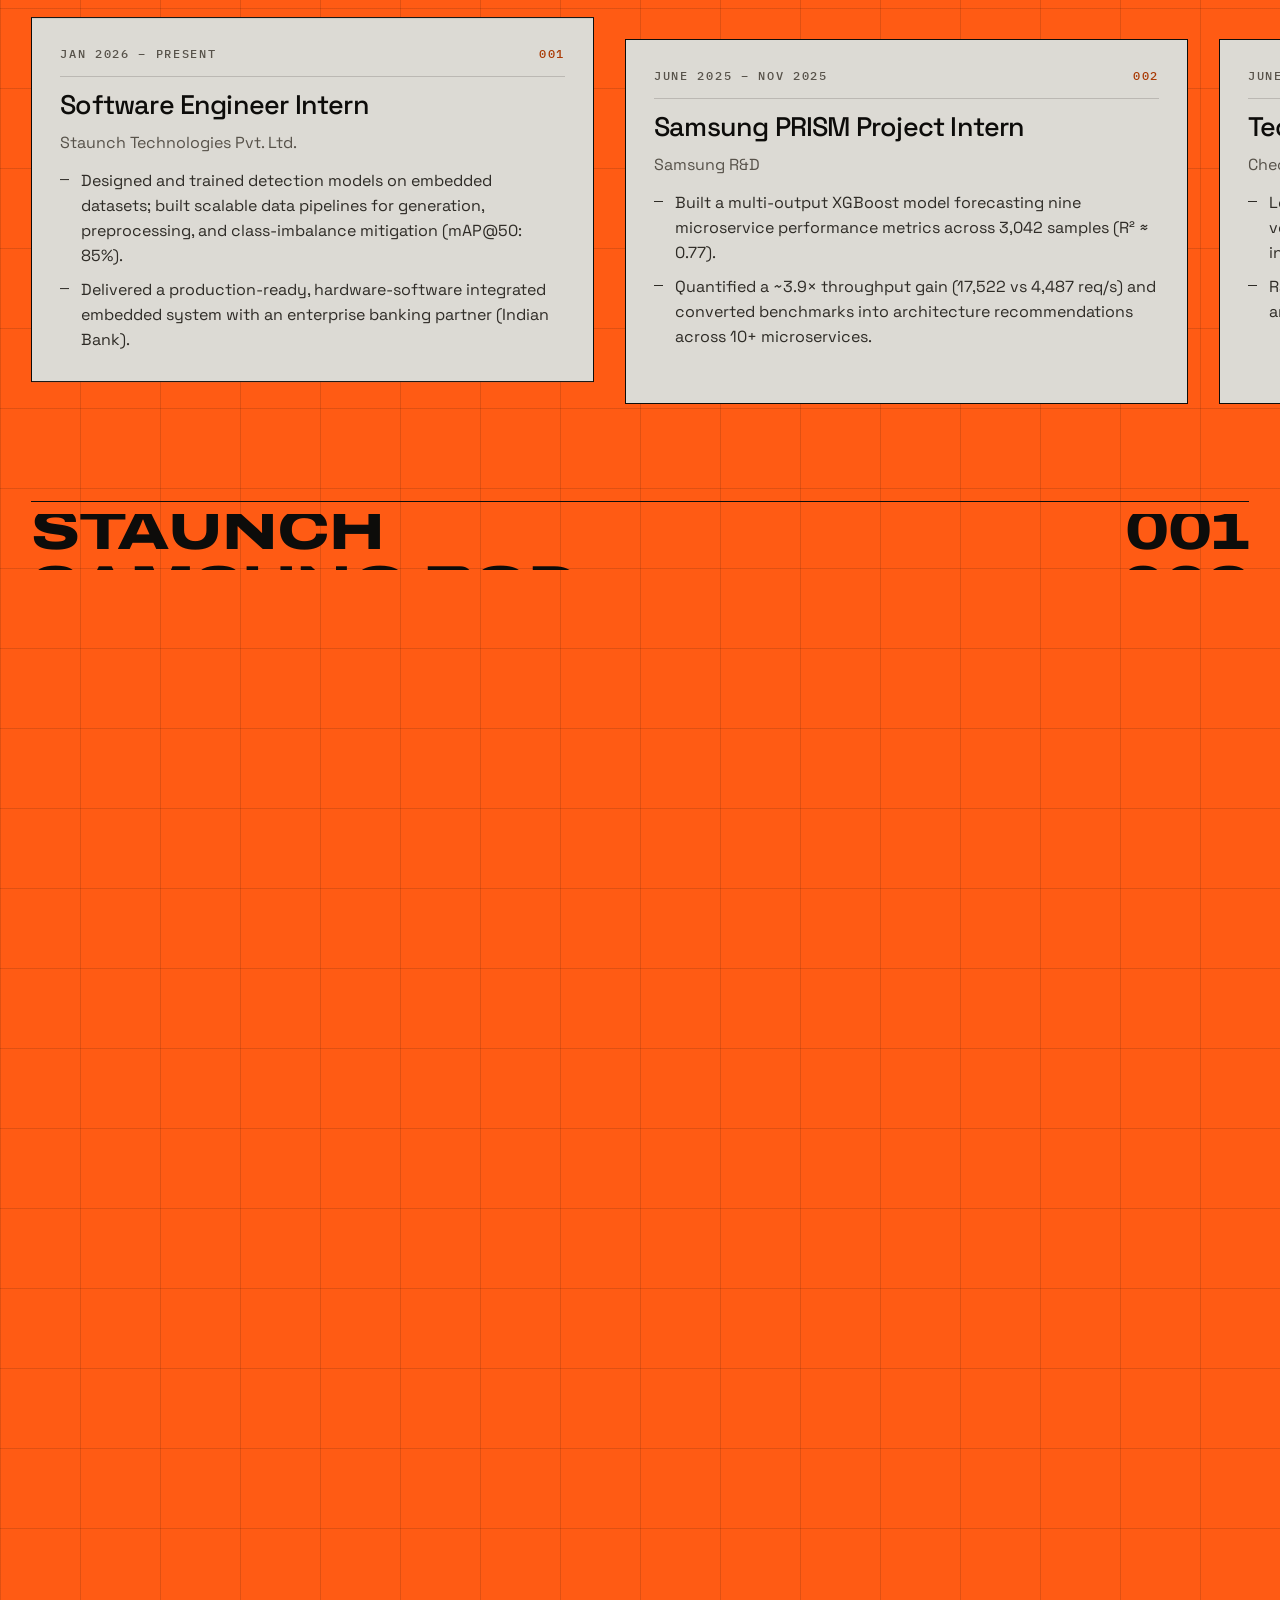
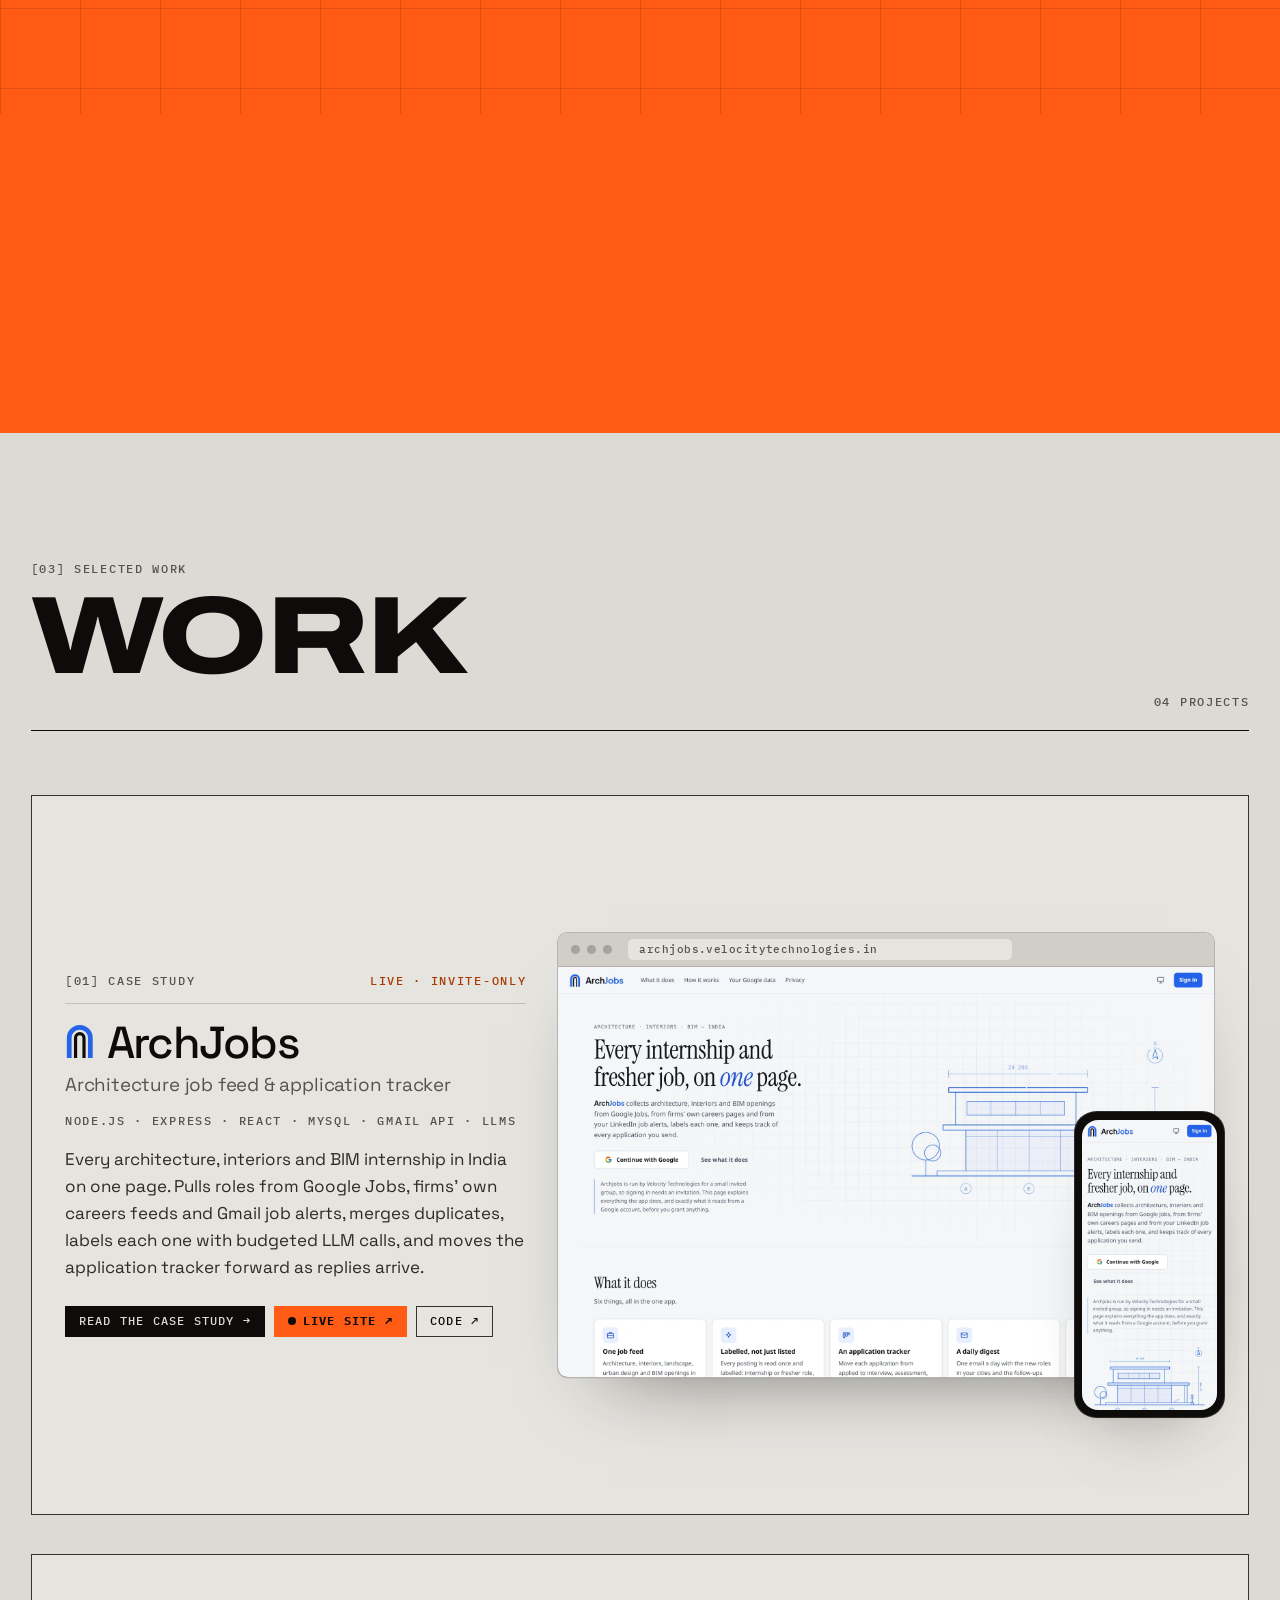
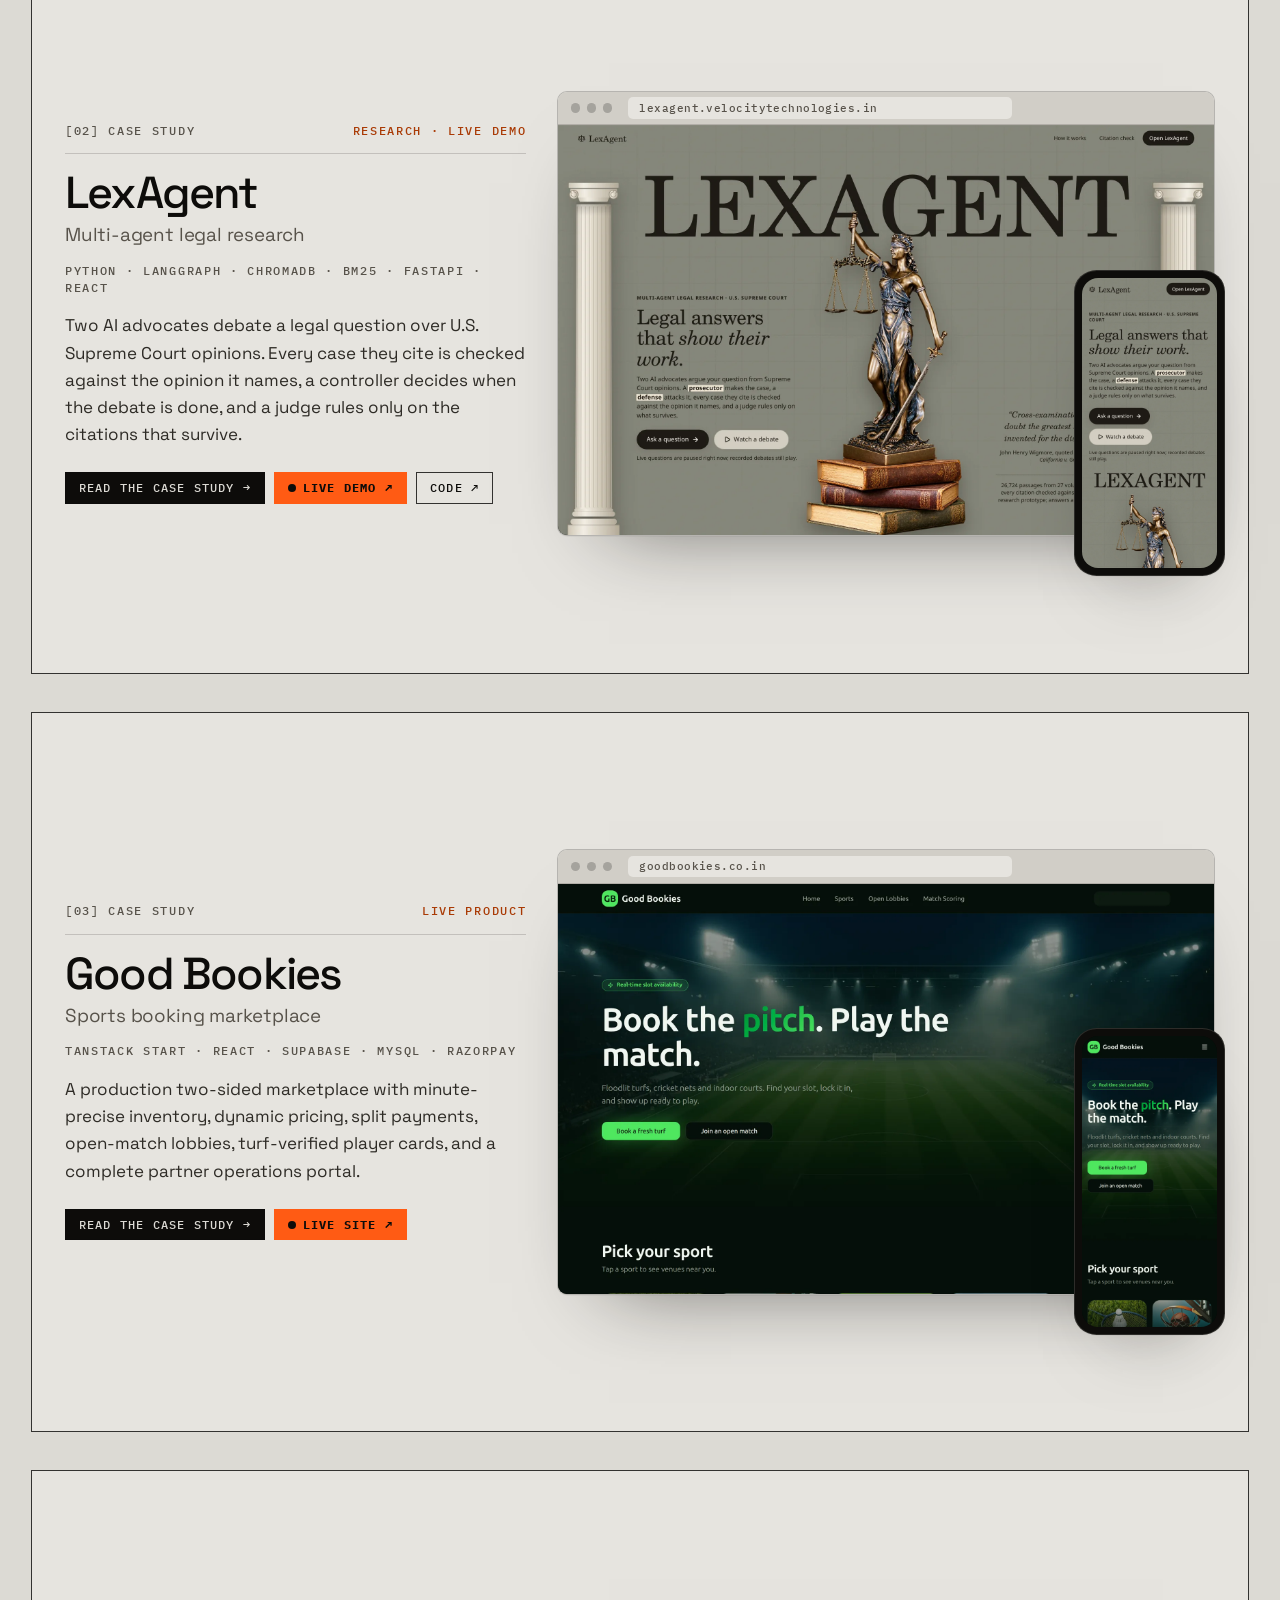
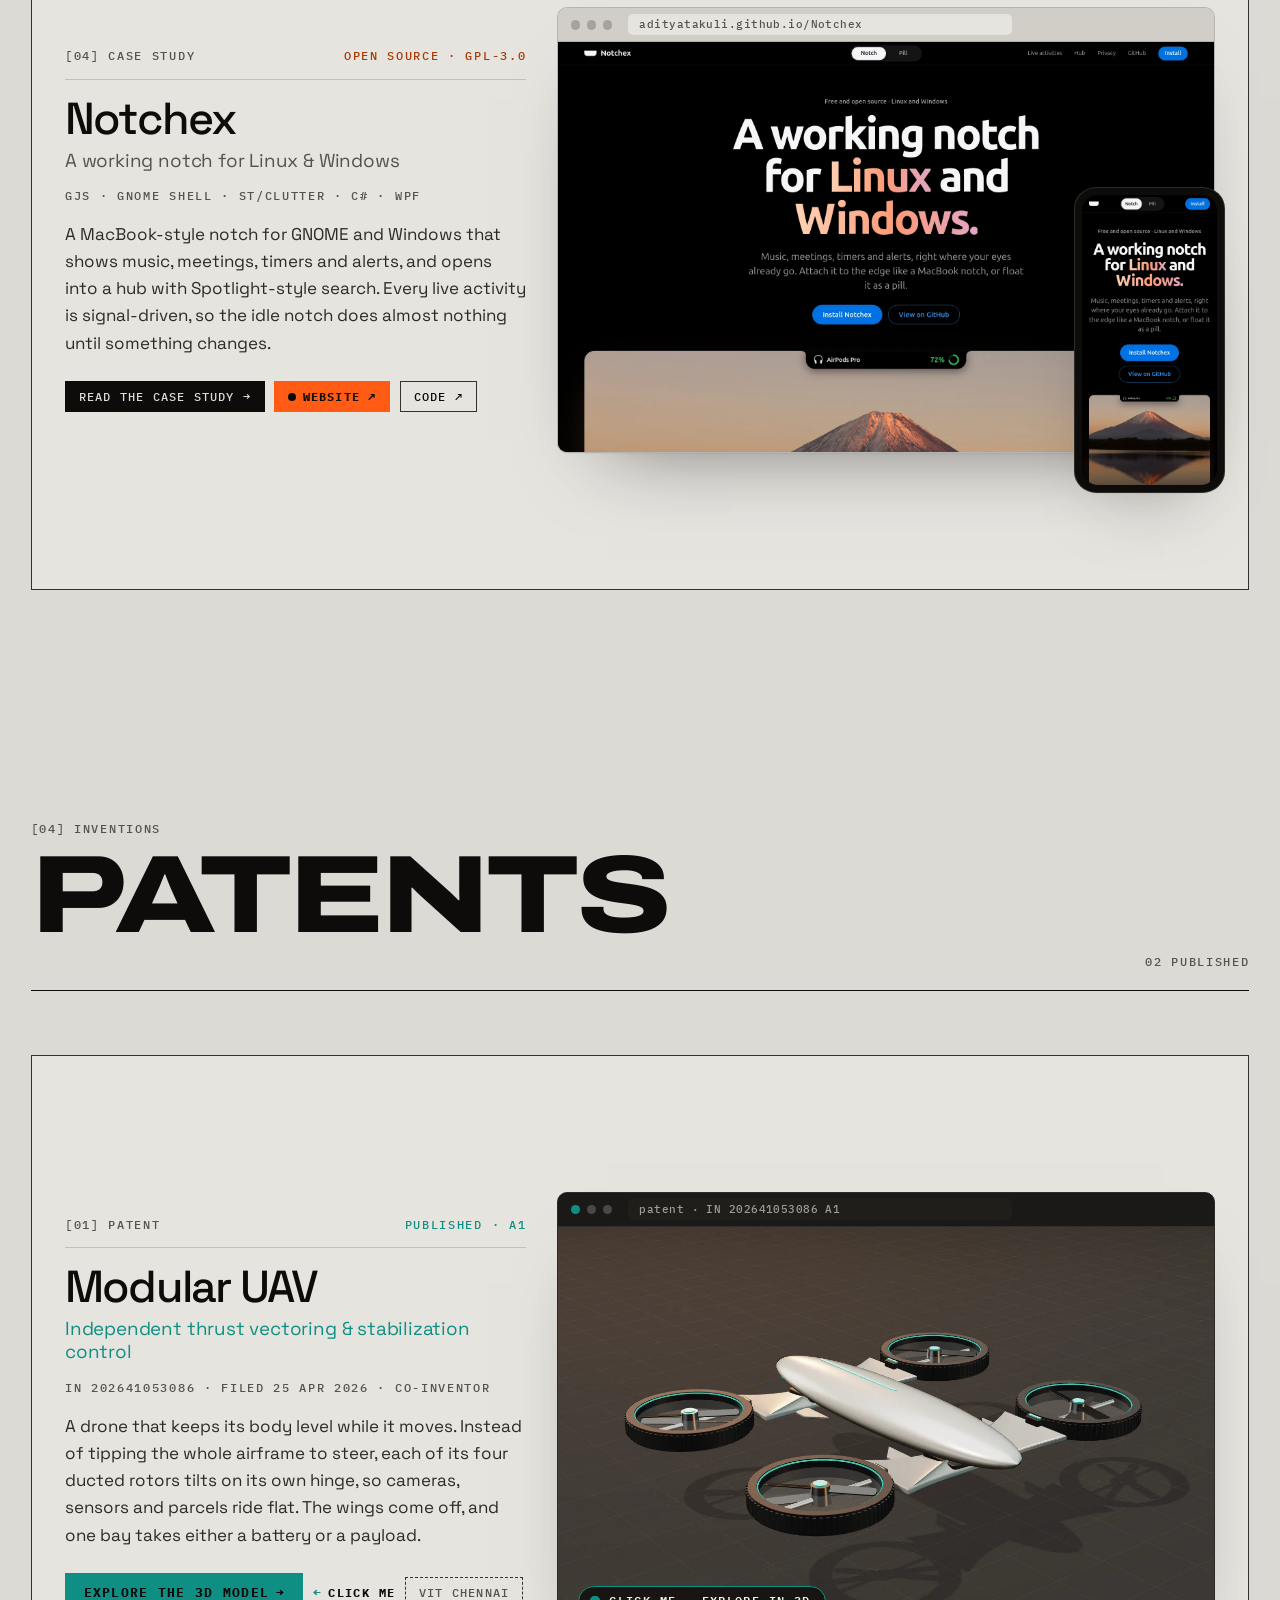
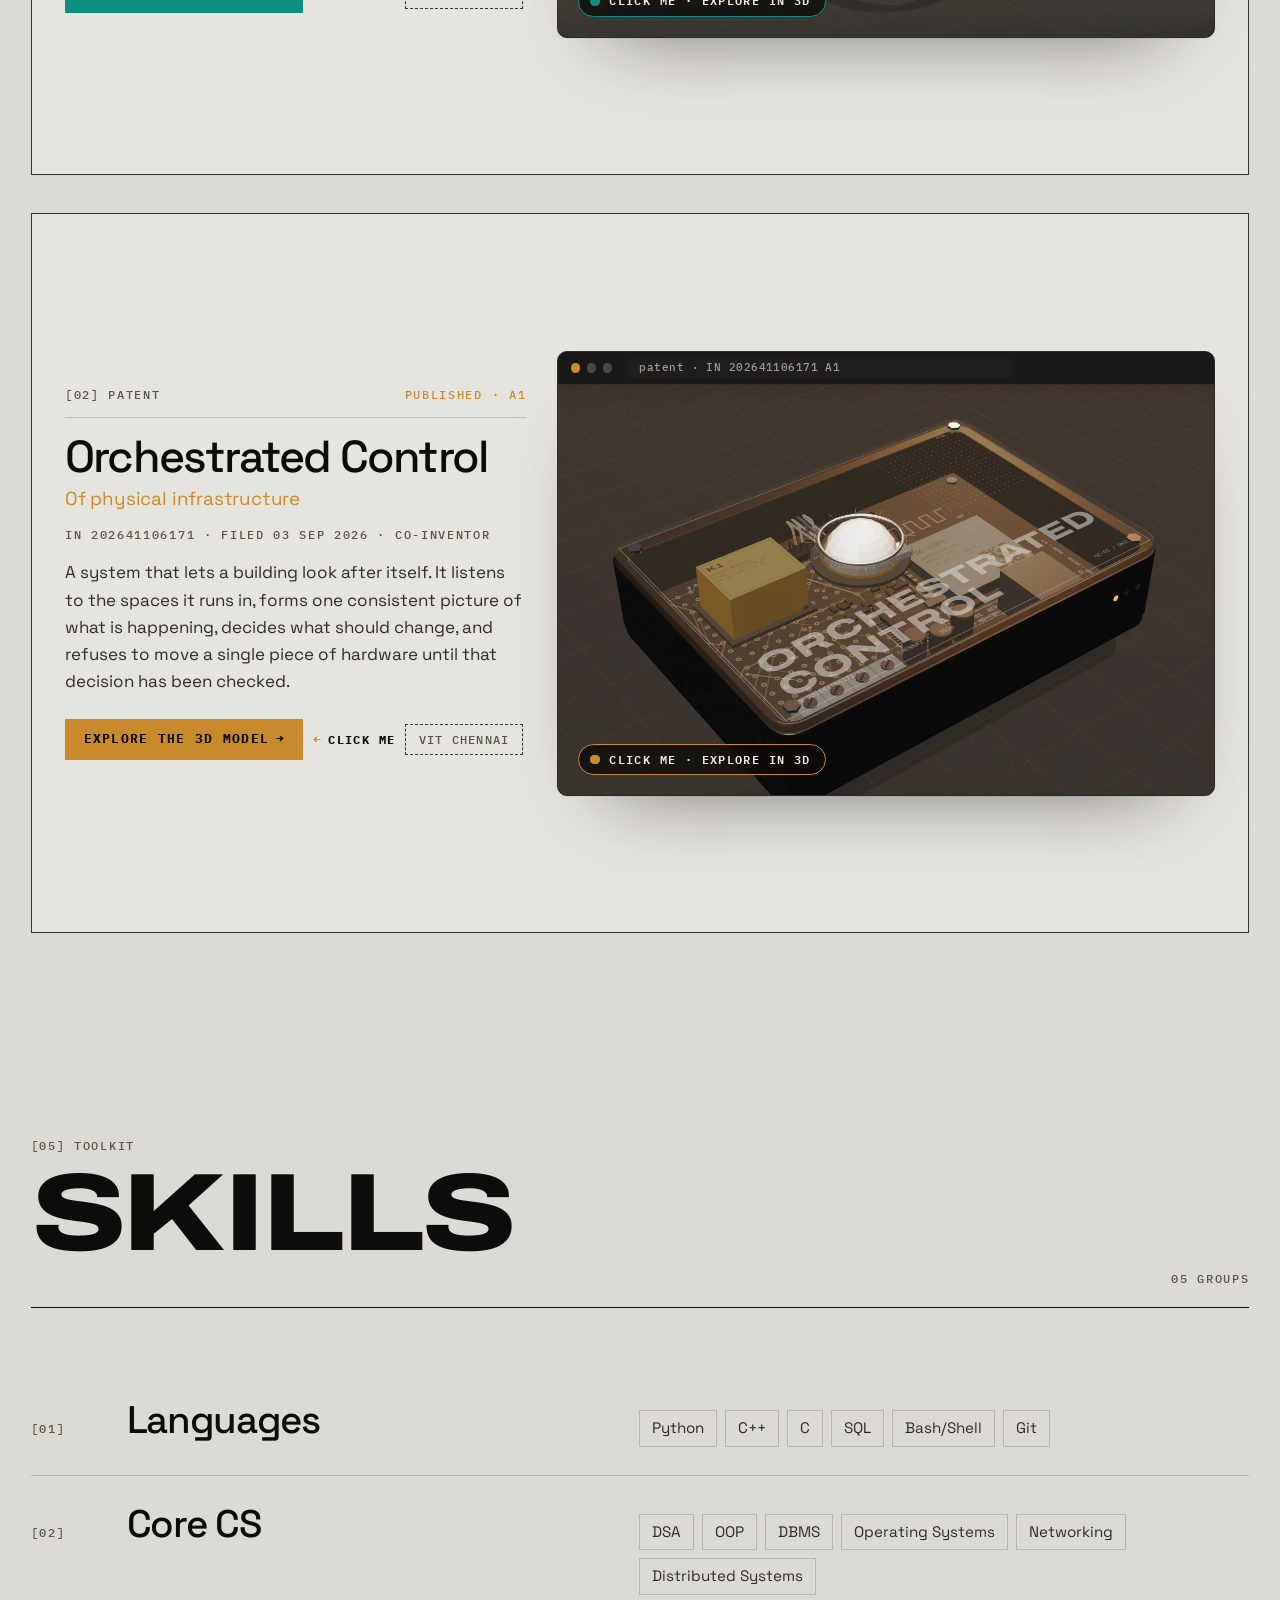
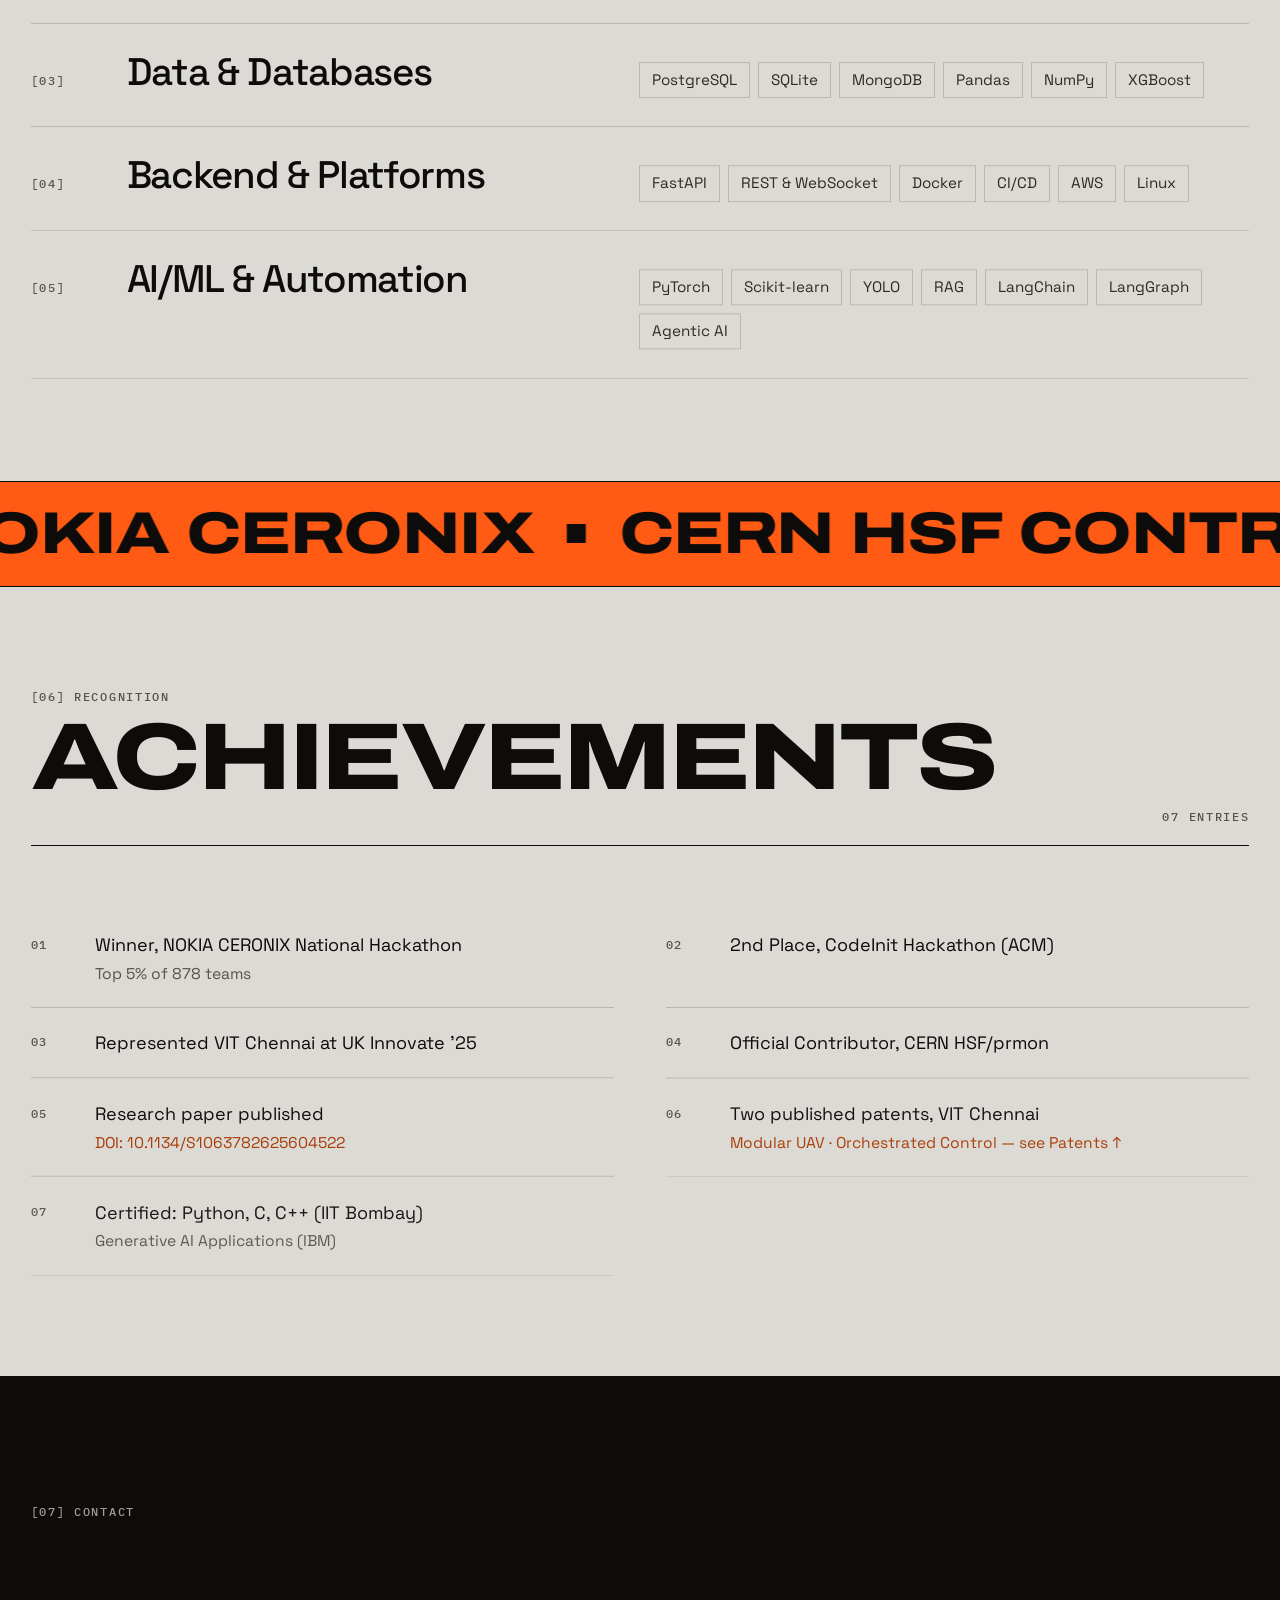
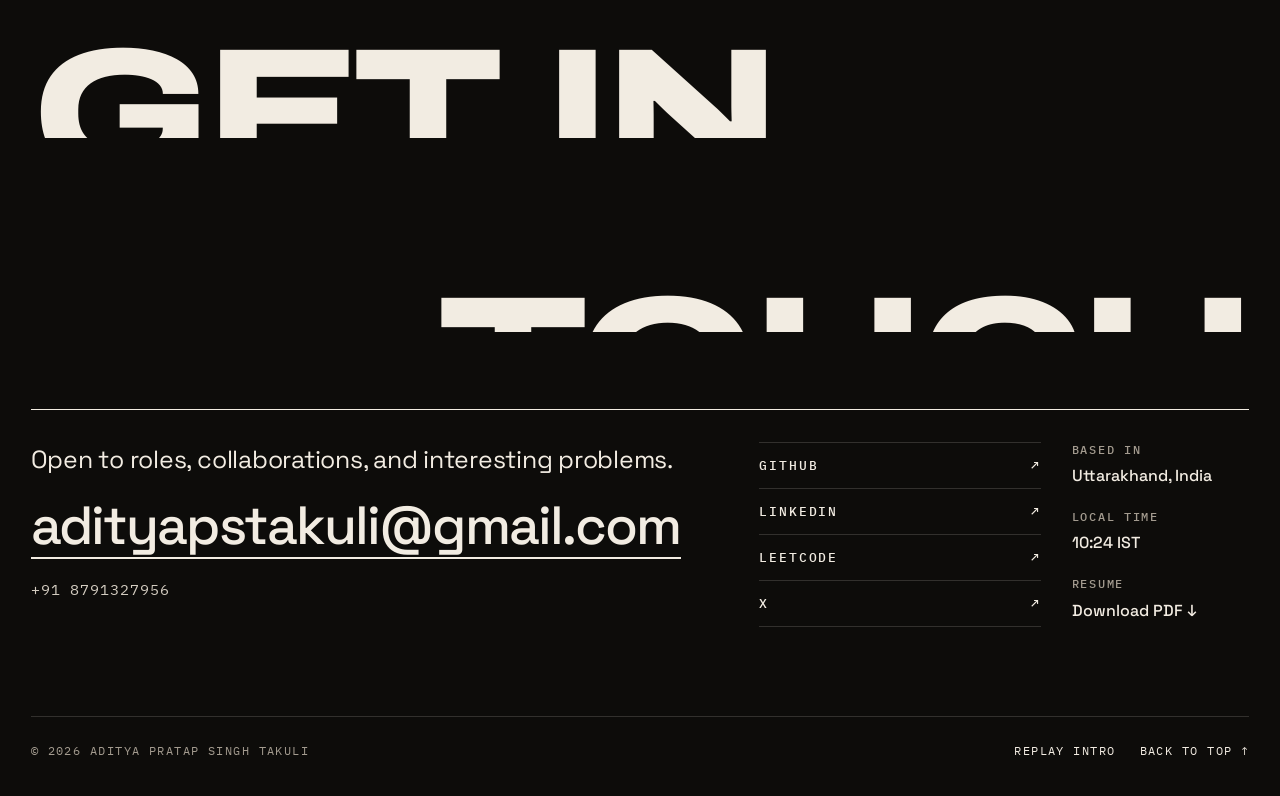
==== commit 64a8e21b: "ArchJobs: arch mark beside the name everywhere; re-shoot from live site" ====
--- a/index.html
+++ b/index.html
@@ -349,7 +349,7 @@
           <article class="stack-card" data-stack>
             <div class="stack-copy">
               <div class="stack-meta"><span class="label">[01] Case study</span><span class="label label--hl">Live · Invite-only</span></div>
-              <h3 class="stack-title">ArchJobs <small>Architecture job feed &amp; application tracker</small></h3>
+              <h3 class="stack-title"><svg class="aj-mark" viewBox="0 0 28 32" aria-hidden="true" focusable="false"><path class="lm-outer" d="M4 32V13A10 10 0 0 1 24 13V32" /><path class="lm-inner" d="M10 32V13A4 4 0 0 1 18 13V32" /></svg>ArchJobs <small>Architecture job feed &amp; application tracker</small></h3>
               <p class="label">Node.js · Express · React · MySQL · Gmail API · LLMs</p>
               <p class="stack-blurb">
                 Every architecture, interiors and BIM internship in India on one page. Pulls
--- a/static/css/base.css
+++ b/static/css/base.css
@@ -1087,3 +1087,59 @@
     transition-duration: 0.01ms !important;
   }
 }
+
+/* --------------------------------------------------------------------------
+   ArchJobs mark — the app's nested-arch logo (JobHunt web/src/components/
+   Logo.jsx), shown beside the name wherever ArchJobs is listed. Outer arch in
+   the app's blue, inner arch in the surrounding text colour, same stroke
+   weights as the app. It sits on the baseline at about cap height.
+   -------------------------------------------------------------------------- */
+
+.aj-mark {
+  --aj-blue: #2563eb;
+  display: inline-block;
+  width: 0.66em;
+  height: 0.76em;
+  margin-right: 0.28em;
+  vertical-align: baseline;
+  overflow: visible;
+  fill: none;
+}
+
+[data-theme="dark"] .aj-mark,
+.tone-ink .aj-mark,
+[data-tone="ink"] .aj-mark {
+  --aj-blue: #4f8cff;
+}
+
+.aj-mark path {
+  stroke-linecap: butt;
+  stroke-linejoin: round;
+}
+
+.aj-mark .lm-outer {
+  stroke: var(--aj-blue);
+  stroke-width: 4.5;
+}
+
+.aj-mark .lm-inner {
+  stroke: currentColor;
+  stroke-width: 3;
+}
+
+/* Small mono labels: a bigger mark, so the arches stay legible at 12px. */
+.label .aj-mark {
+  width: 1.2em;
+  height: 1.38em;
+  margin-right: 0.6em;
+  vertical-align: -0.22em;
+}
+
+/* Inside the case-study wordmark SVG the mark is a <g>, sized by its transform. */
+.aj-mark--banner .lm-inner {
+  stroke: var(--ink);
+}
+
+.aj-mark--banner .lm-outer {
+  stroke: var(--accent);
+}
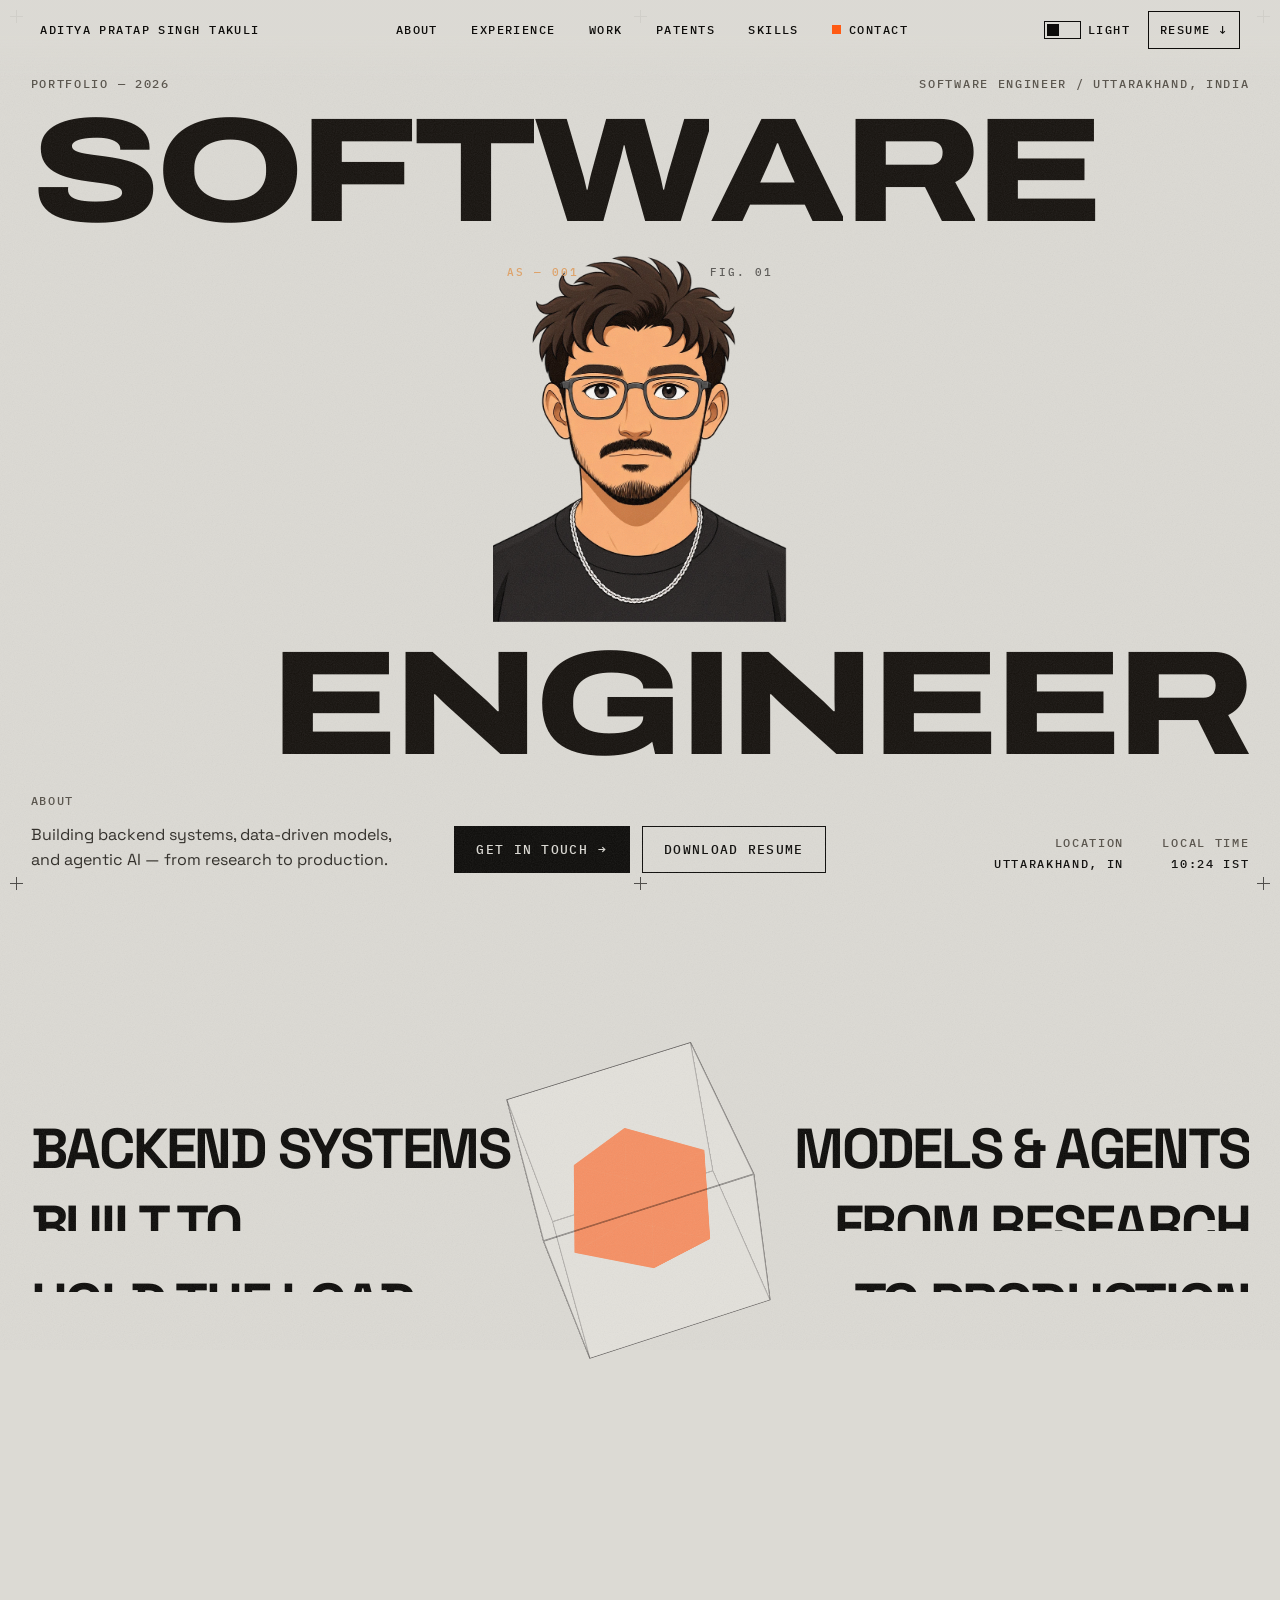
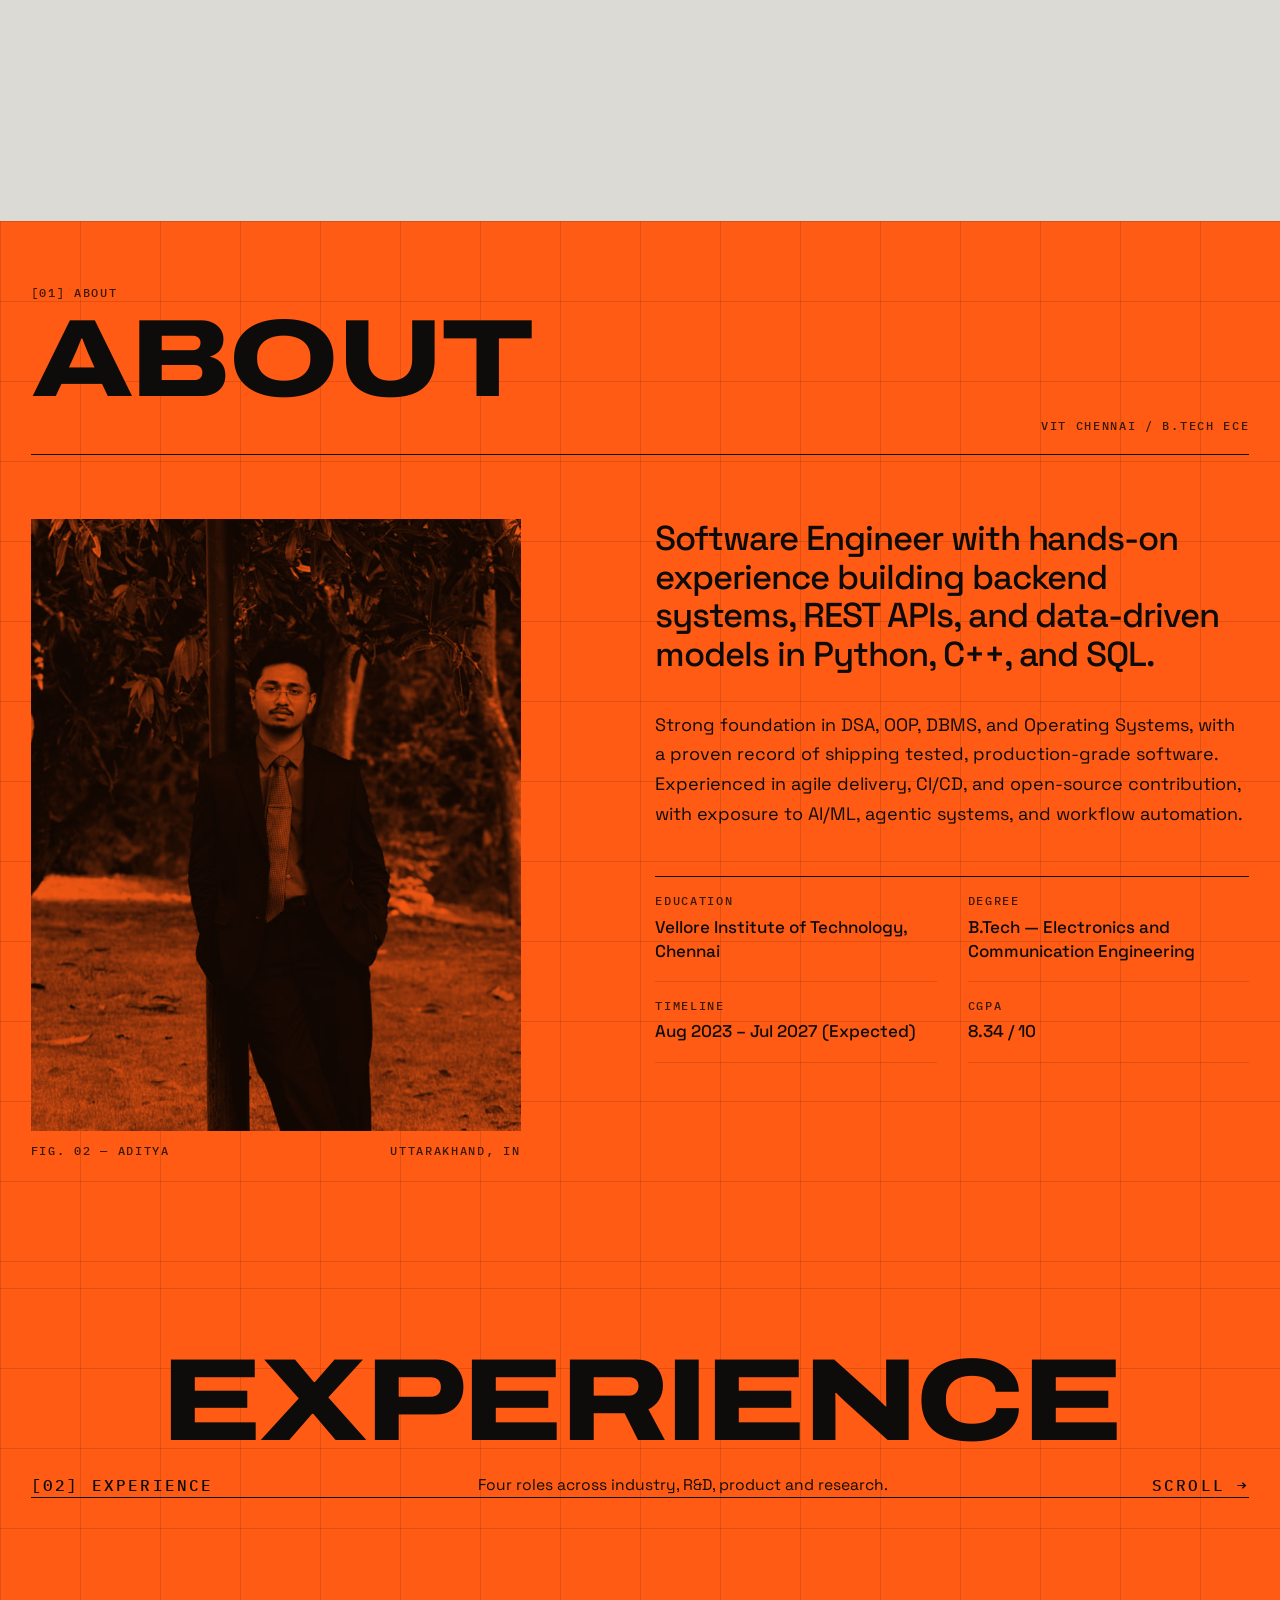
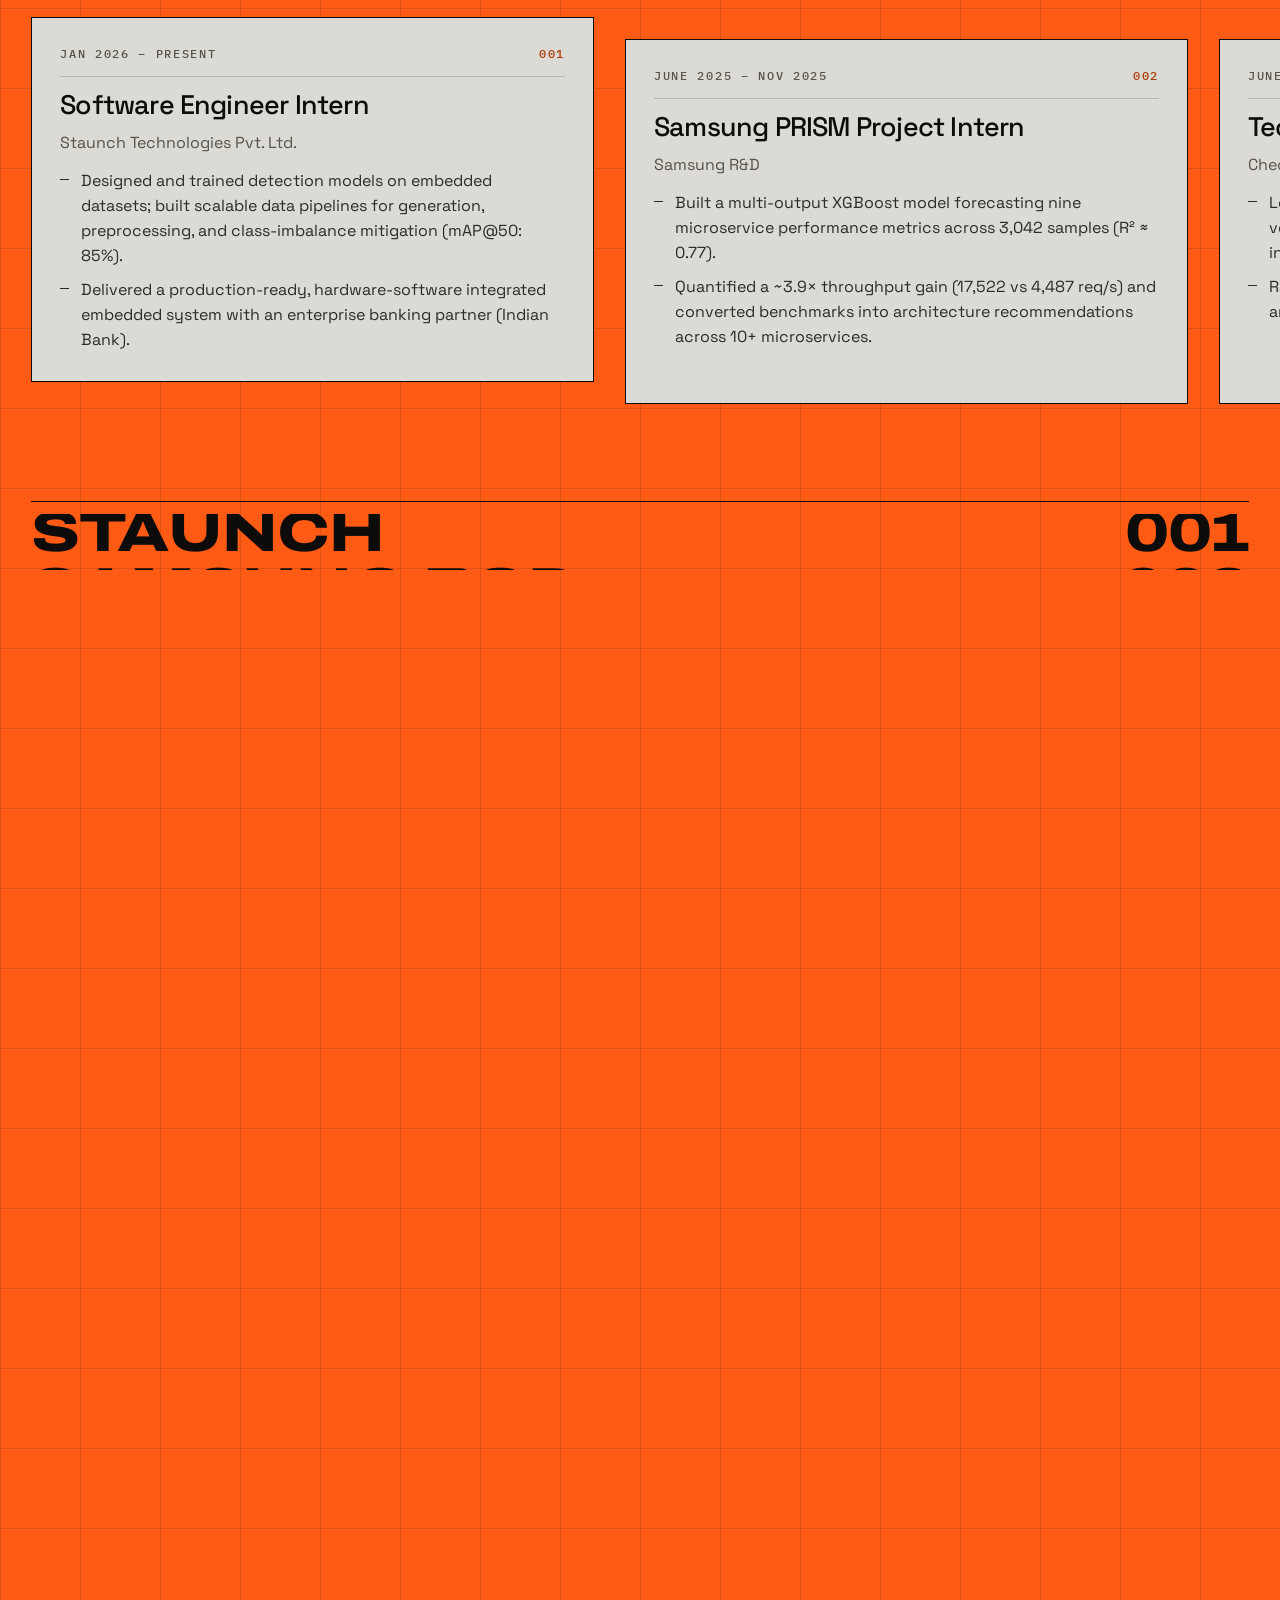
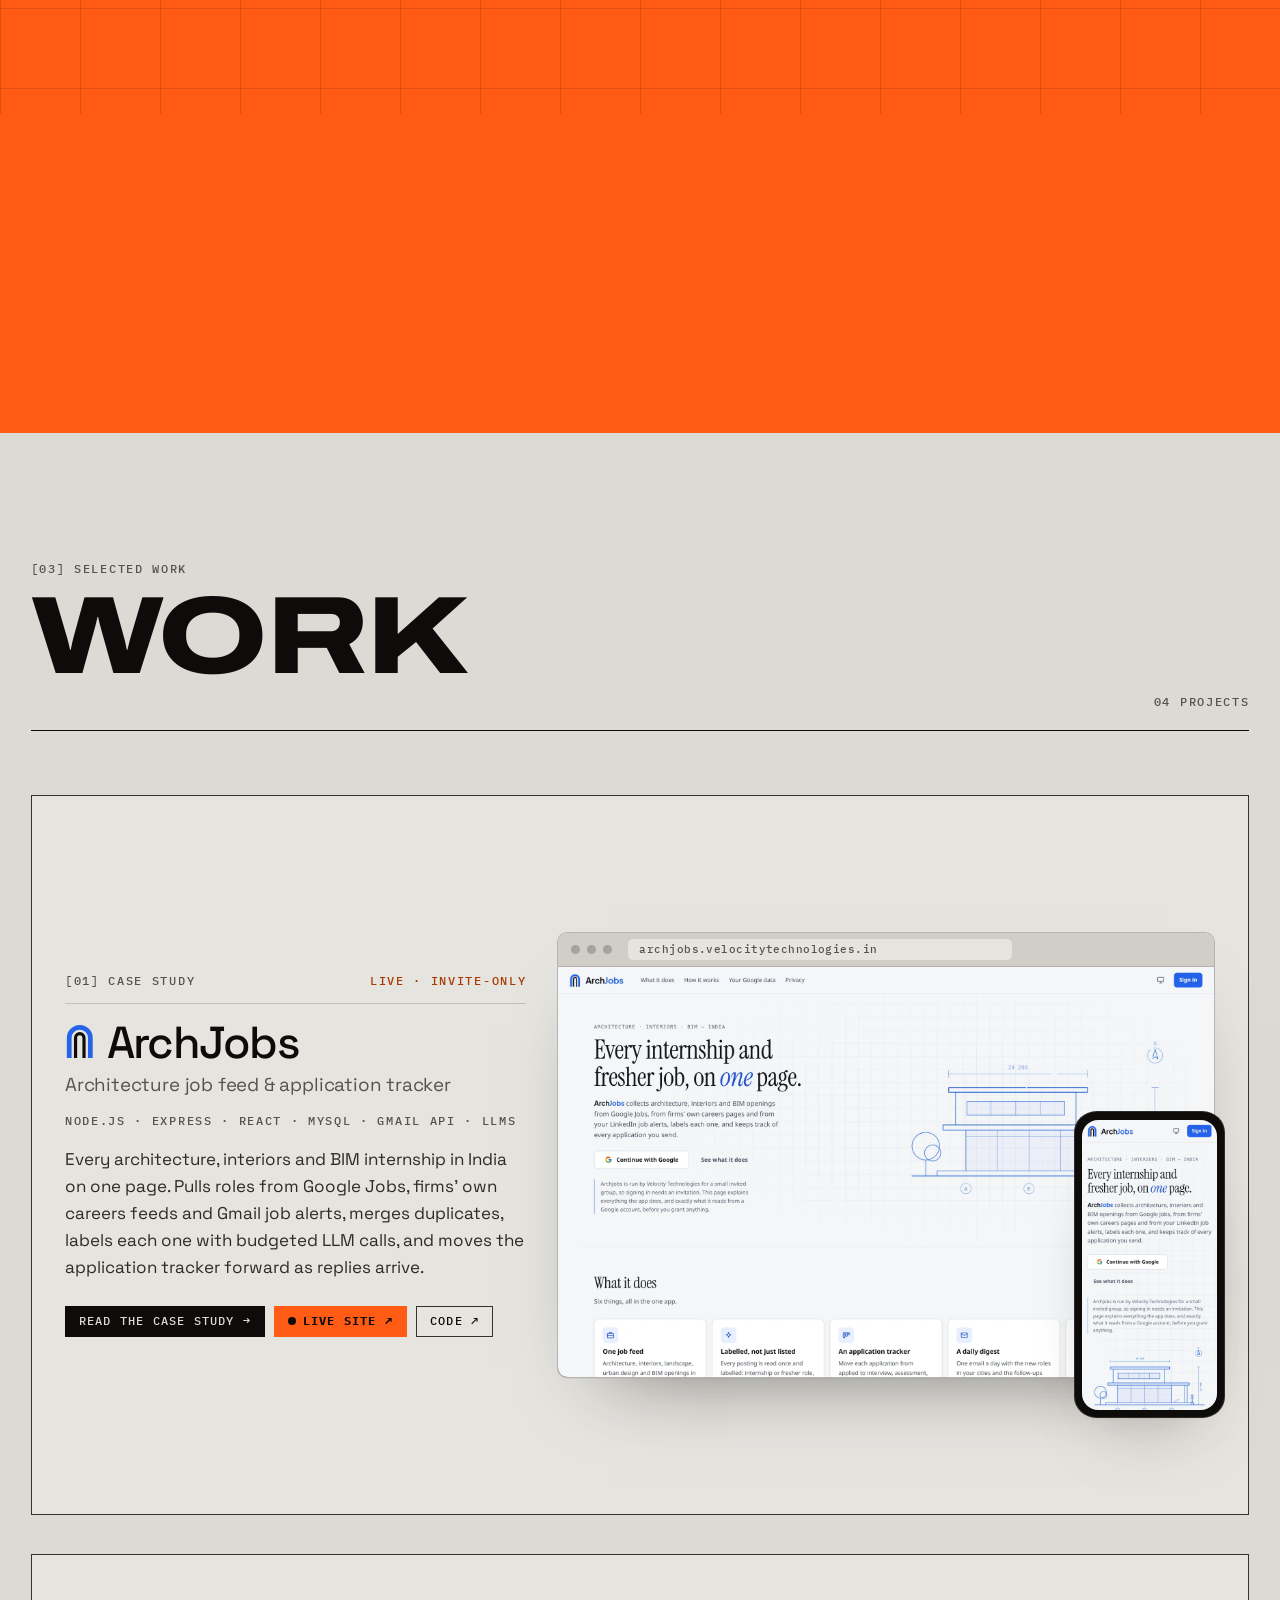
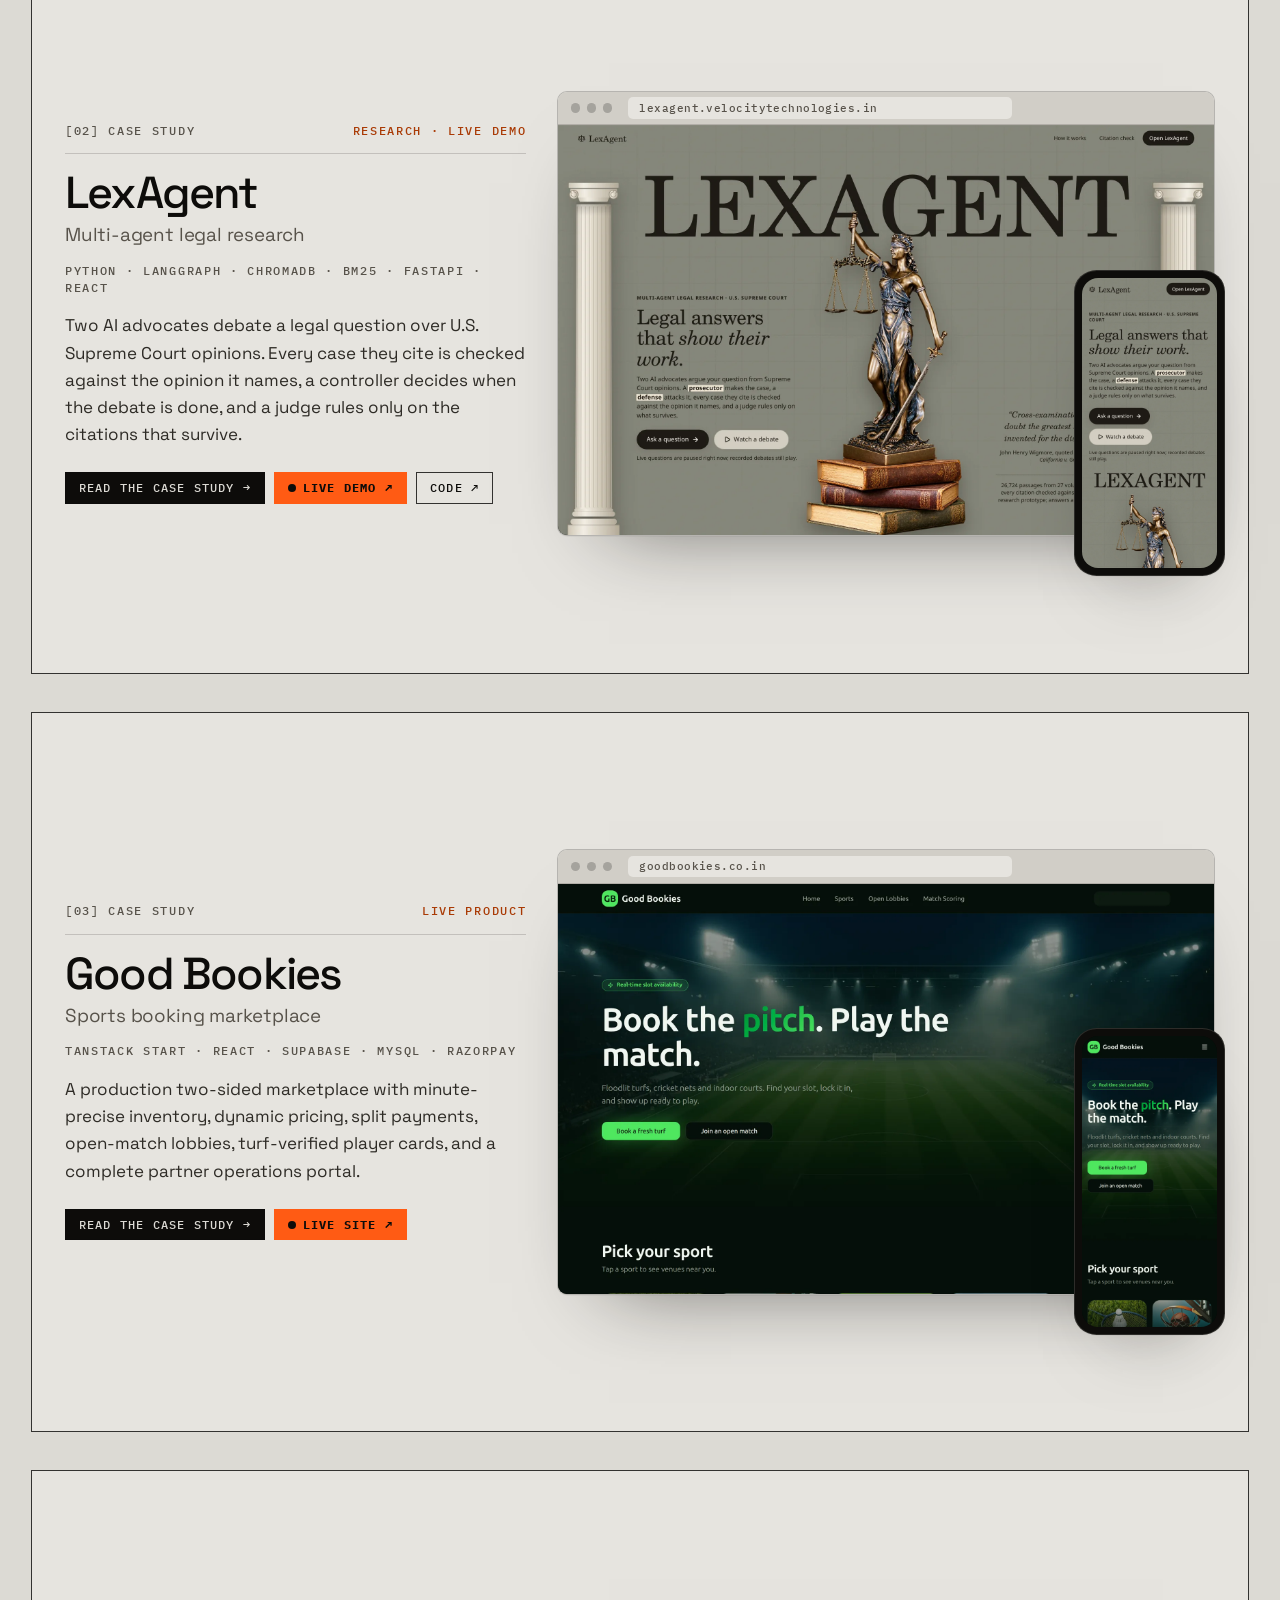
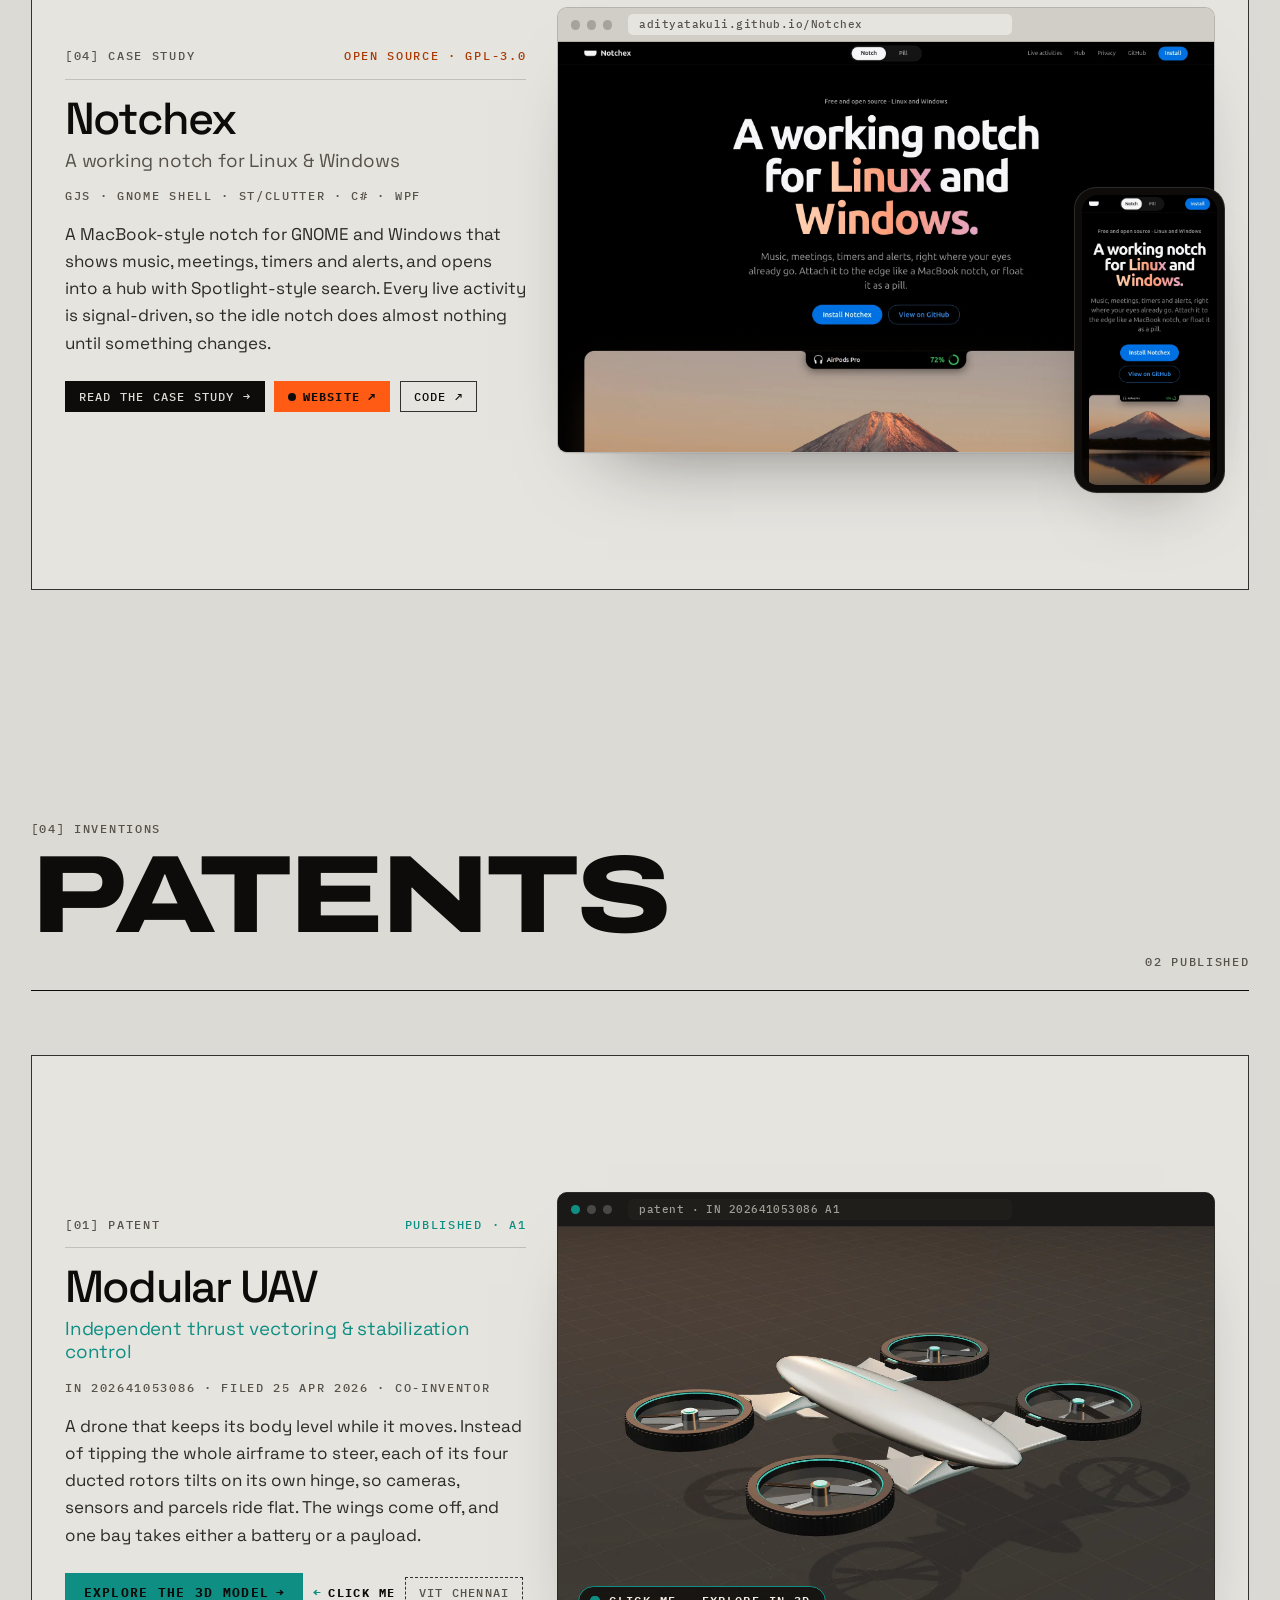
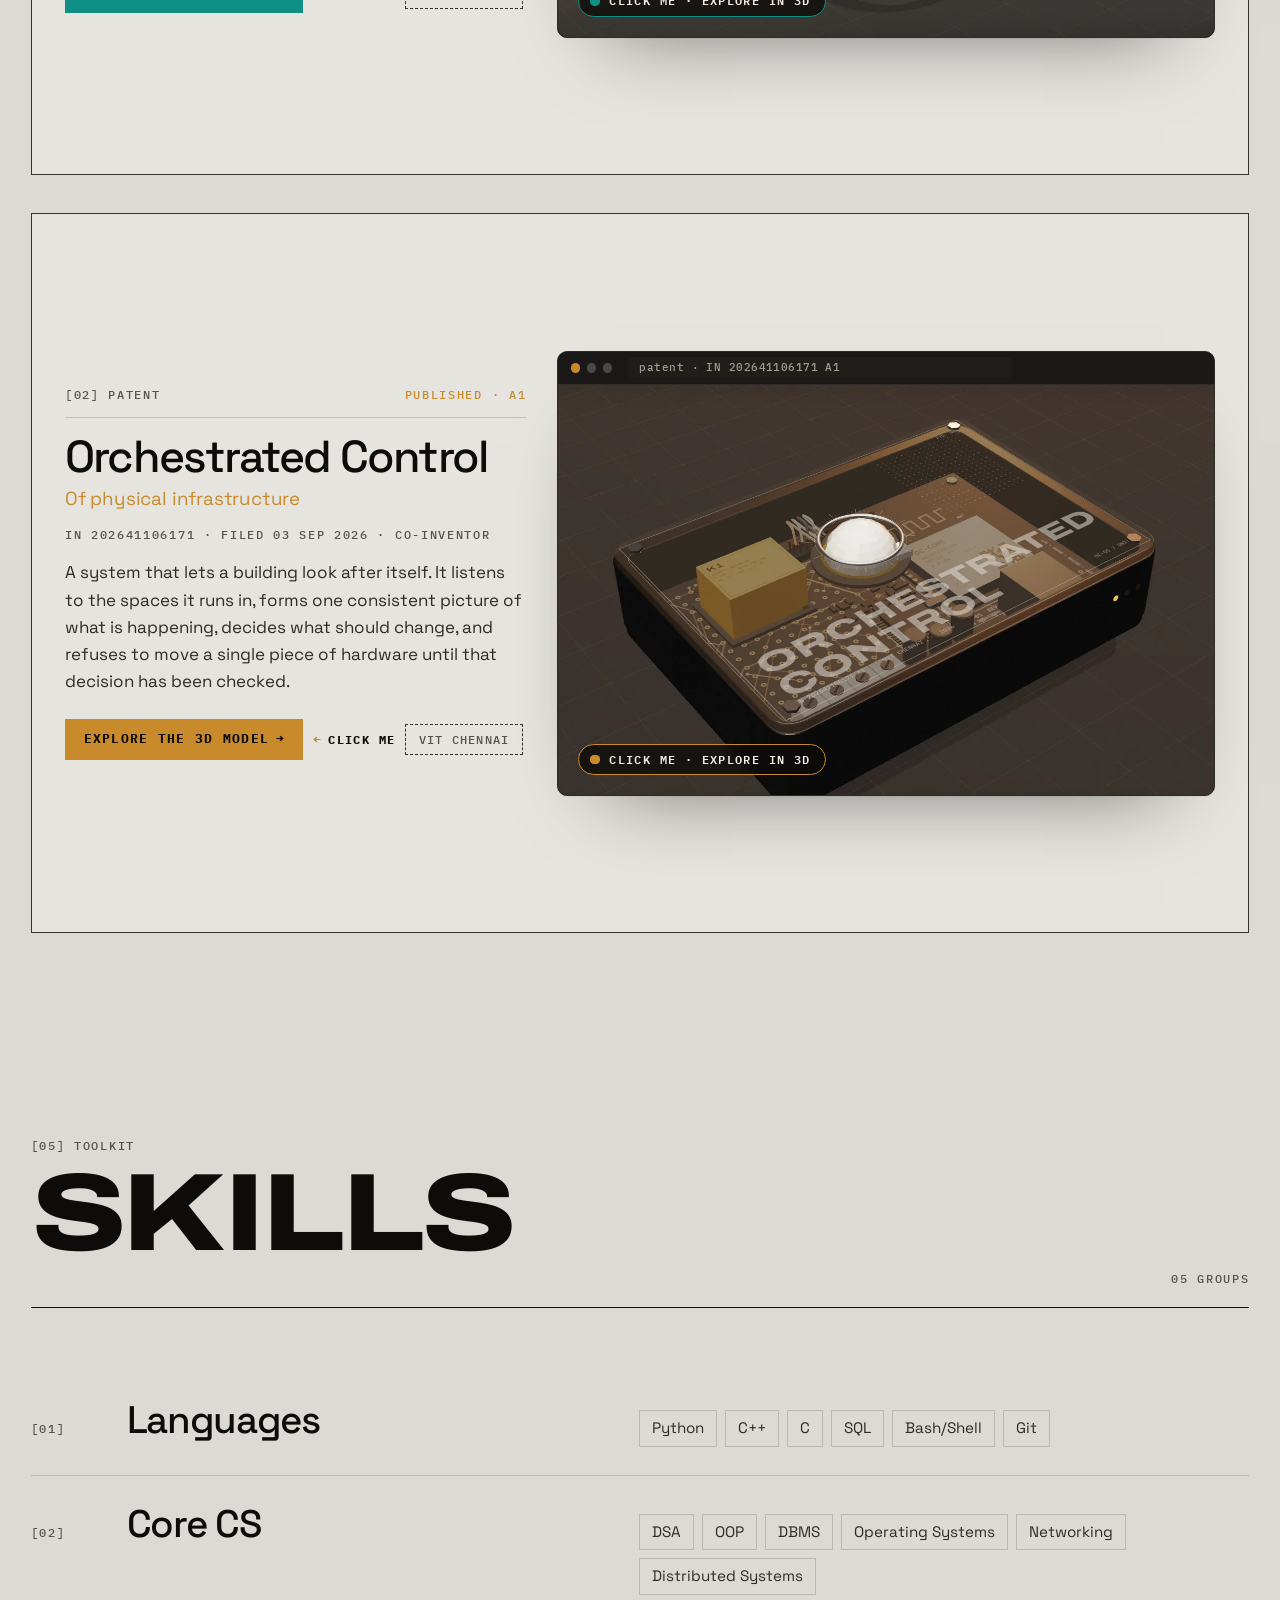
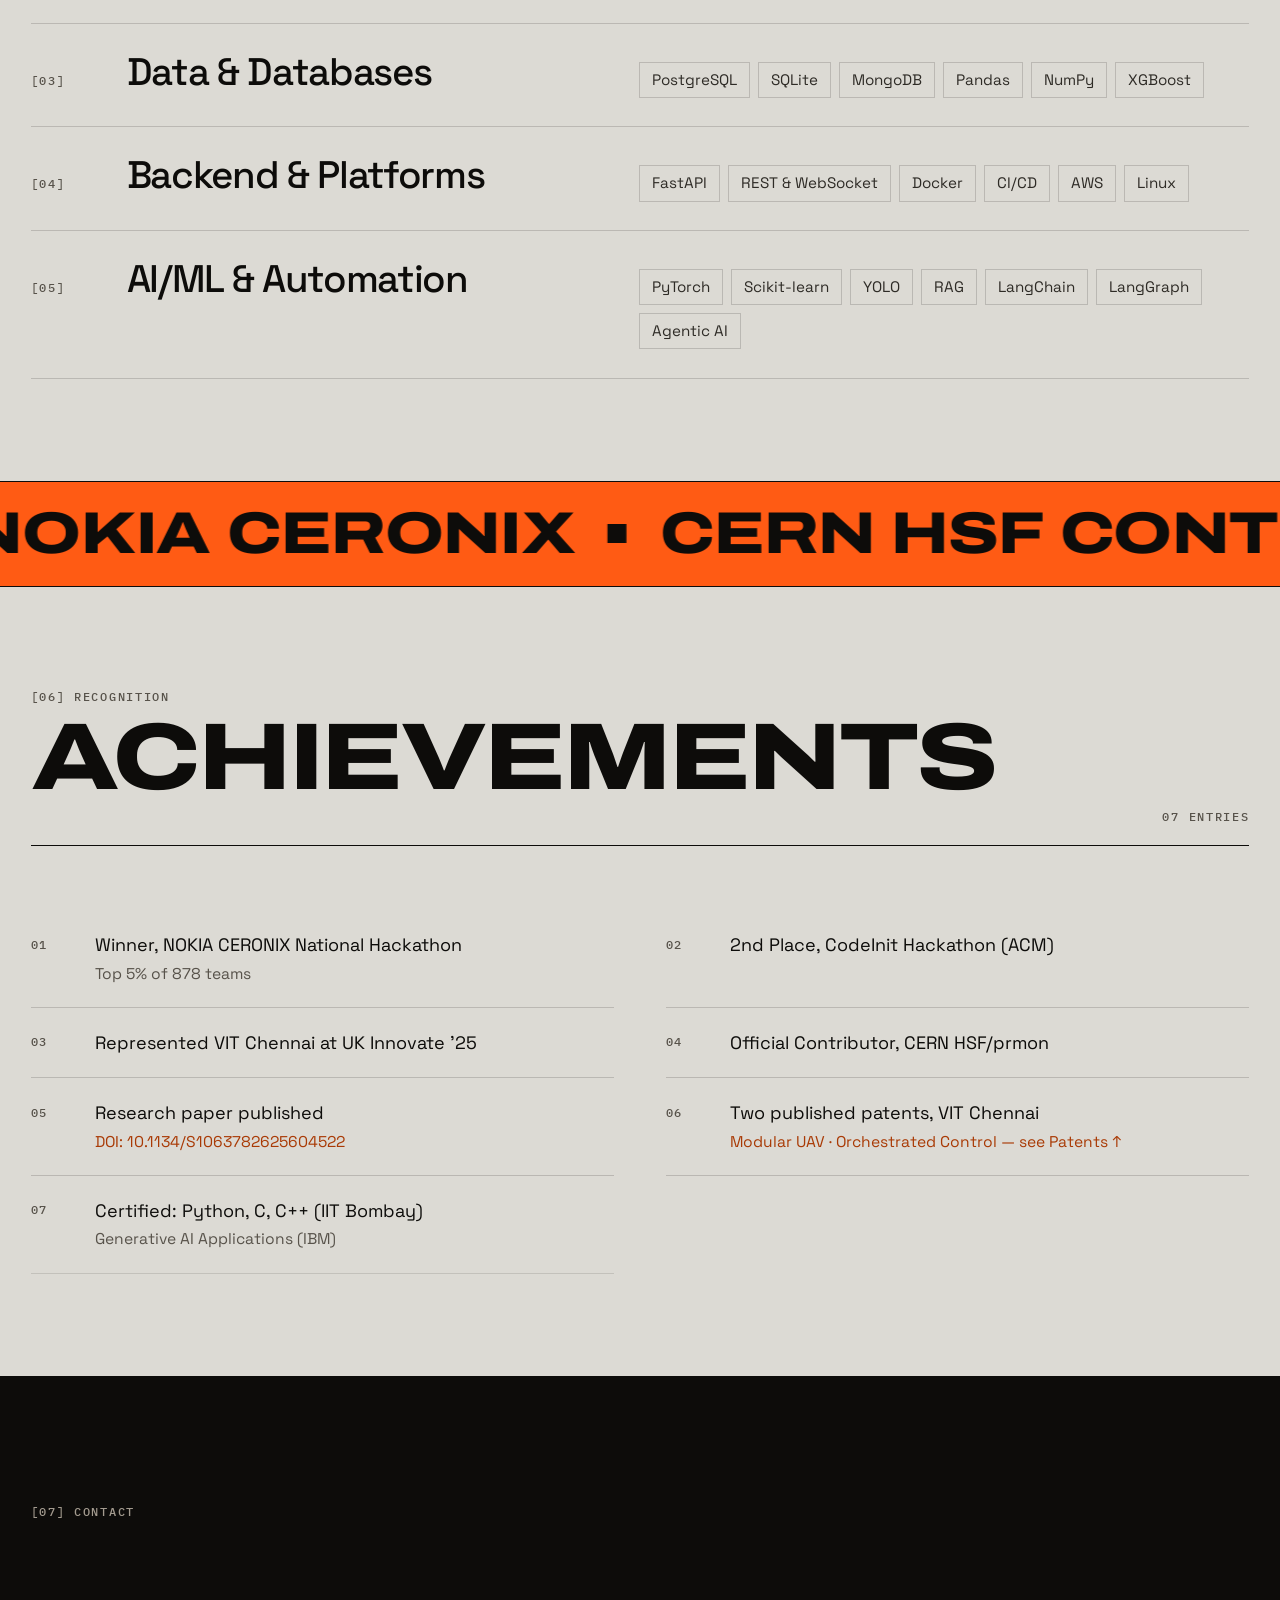
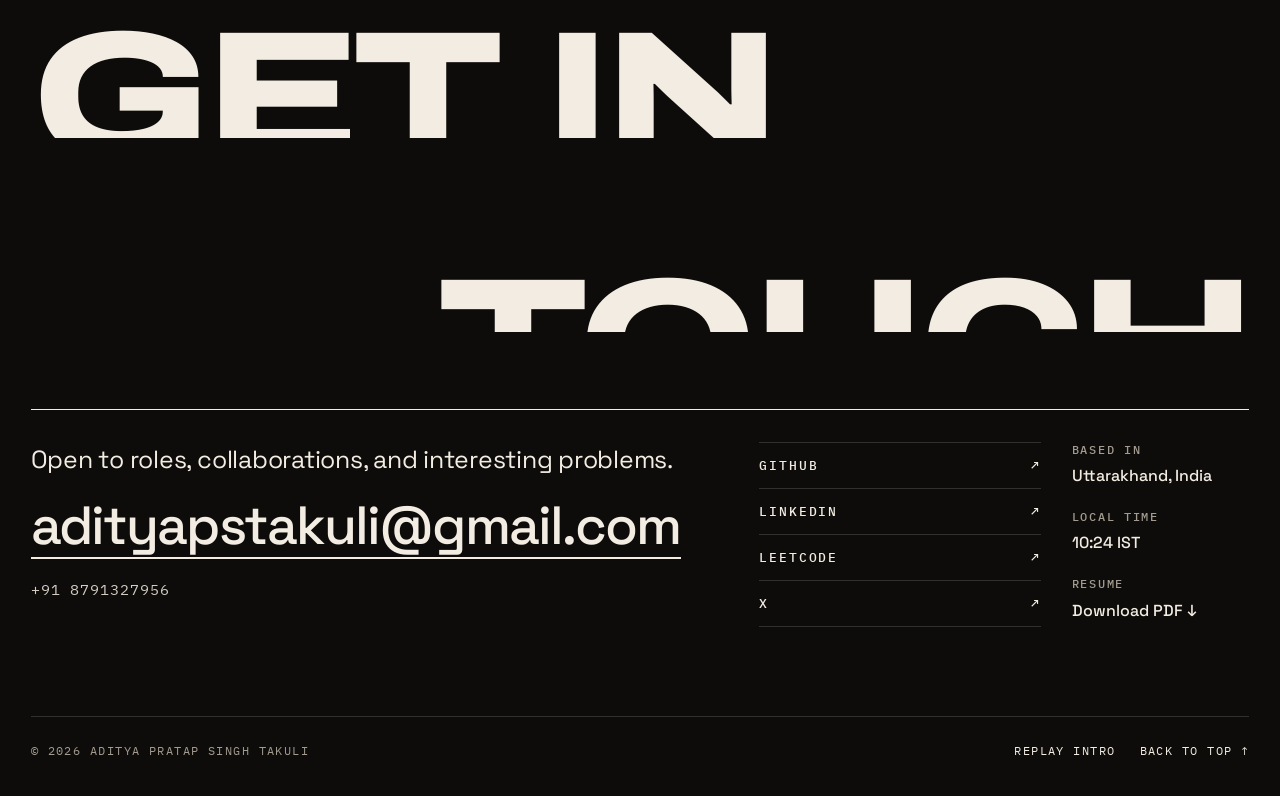
==== commit a6f116d3: "ArchJobs: version image URLs so browsers drop cached old-logo shots" ====
--- a/index.html
+++ b/index.html
@@ -368,7 +368,7 @@
                 <div class="frame-bar" aria-hidden="true"><i></i><i></i><i></i><span class="frame-url">archjobs.velocitytechnologies.in</span></div>
                 <div class="frame-view">
                   <img
-                    src="static/img/projects/archjobs/aj-landing.webp"
+                    src="static/img/projects/archjobs/aj-landing.webp?v=3"
                     alt="ArchJobs landing page with an architectural elevation drawing beside the headline"
                     width="1920"
                     height="1200"
@@ -380,7 +380,7 @@
                 <figure class="frame frame--phone">
                   <div class="frame-view">
                     <img
-                      src="static/img/projects/archjobs/aj-mobile.webp"
+                      src="static/img/projects/archjobs/aj-mobile.webp?v=3"
                       alt="ArchJobs landing page on a phone"
                       width="780"
                       height="1688"
--- a/static/css/home.css
+++ b/static/css/home.css
@@ -14,15 +14,17 @@
   z-index: 120;
   display: none;
   overflow: hidden;
-  /* Follows the theme: paper and ink by default (light), the night palette
-     in dark mode, where --paper/--ink become #0d0c0a/#f2ece2. */
-  --door-hl: var(--accent);
-  background: var(--paper);
-  color: var(--ink);
-}
-
-[data-theme="dark"] .loader {
-  --door-hl: var(--amber);
+  /* Always black, whatever the theme: the night palette is pinned here so
+     every child that reads --paper/--ink/--line/--accent-ink gets it too. */
+  --paper: #0d0c0a;
+  --ink: #f2ece2;
+  --line: rgba(242, 236, 226, 0.14);
+  --accent: #e0a267;
+  --accent-ink: #e0a267;
+  --door-hl: #e0a267;
+  background: #0d0c0a;
+  color: #f2ece2;
+  color-scheme: dark;
 }
 
 .is-loading .loader,
@@ -204,31 +206,6 @@
   .loader-bar {
     display: none;
   }
-}
-
-/* In the light theme the counter, status and bar sit on paper on one side and
-   on the black shirt on the other (all of it on phones). Painting them in the
-   paper colour with "difference" turns them dark over paper and light over the
-   shirt, so they read on both. Dark mode already has light ink on night. */
-:root:not([data-theme="dark"]) .loader-foot {
-  color: #dcdad4;
-  mix-blend-mode: difference;
-}
-
-:root:not([data-theme="dark"]) .loader-ticker {
-  color: #dcdad4;
-}
-
-:root:not([data-theme="dark"]) .loader-bar::before {
-  background: rgba(220, 218, 212, 0.4);
-}
-
-:root:not([data-theme="dark"]) .loader-bar span {
-  background: rgba(220, 218, 212, 0.25);
-}
-
-:root:not([data-theme="dark"]) .loader-bar i {
-  background: #dcdad4;
 }
 
 /* --------------------------------------------------------------------------
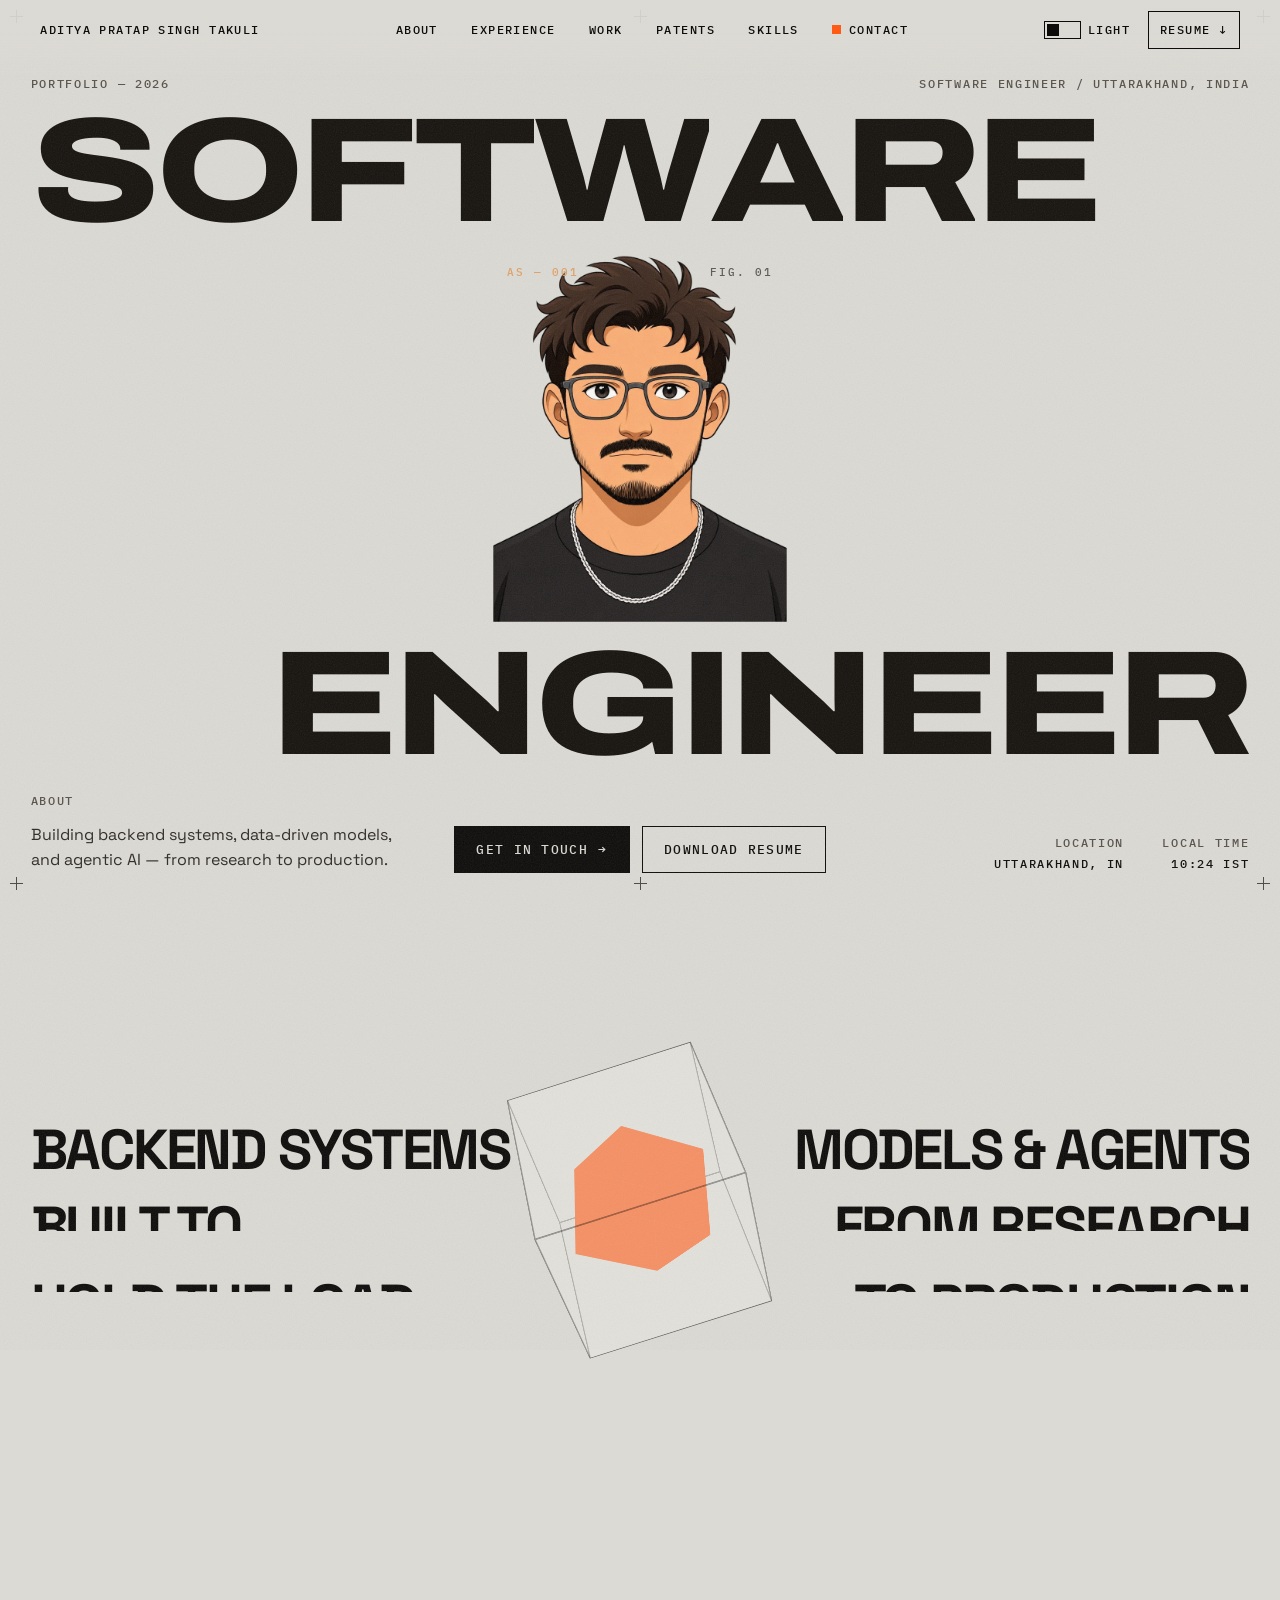
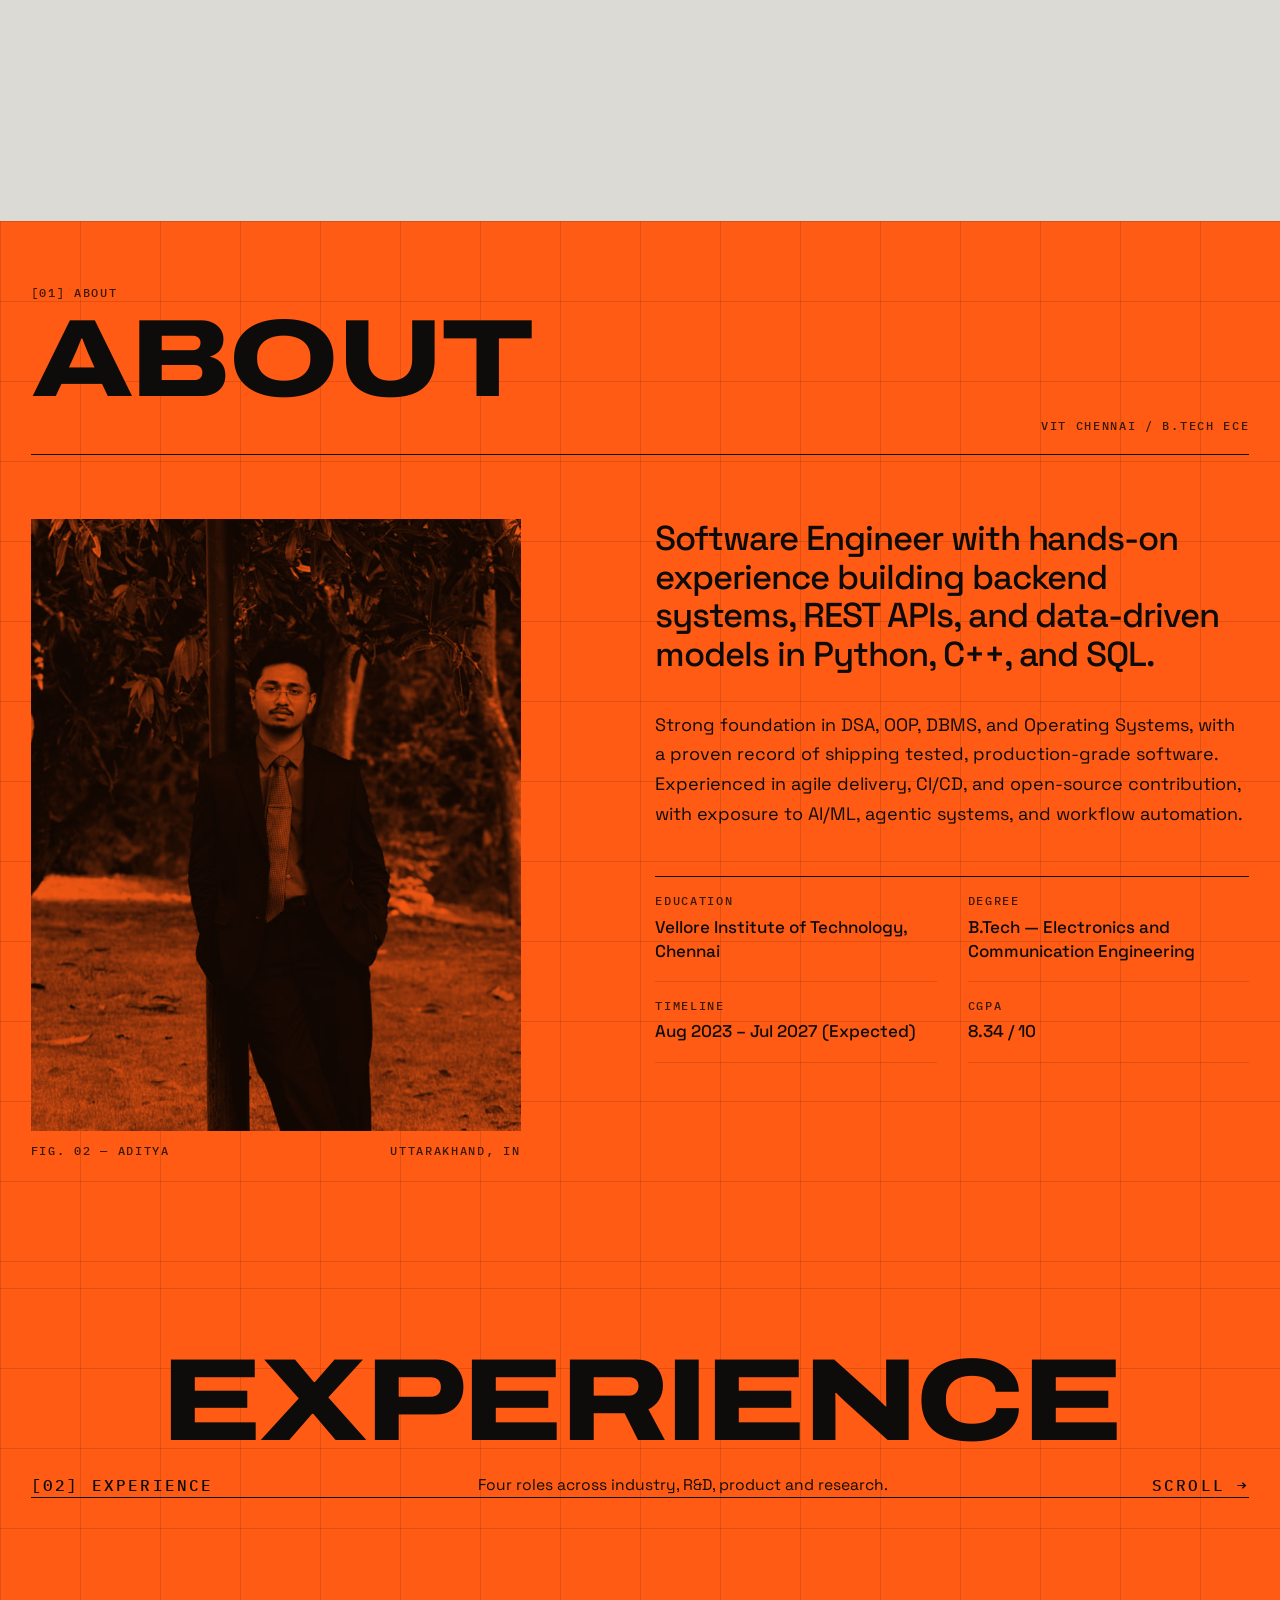
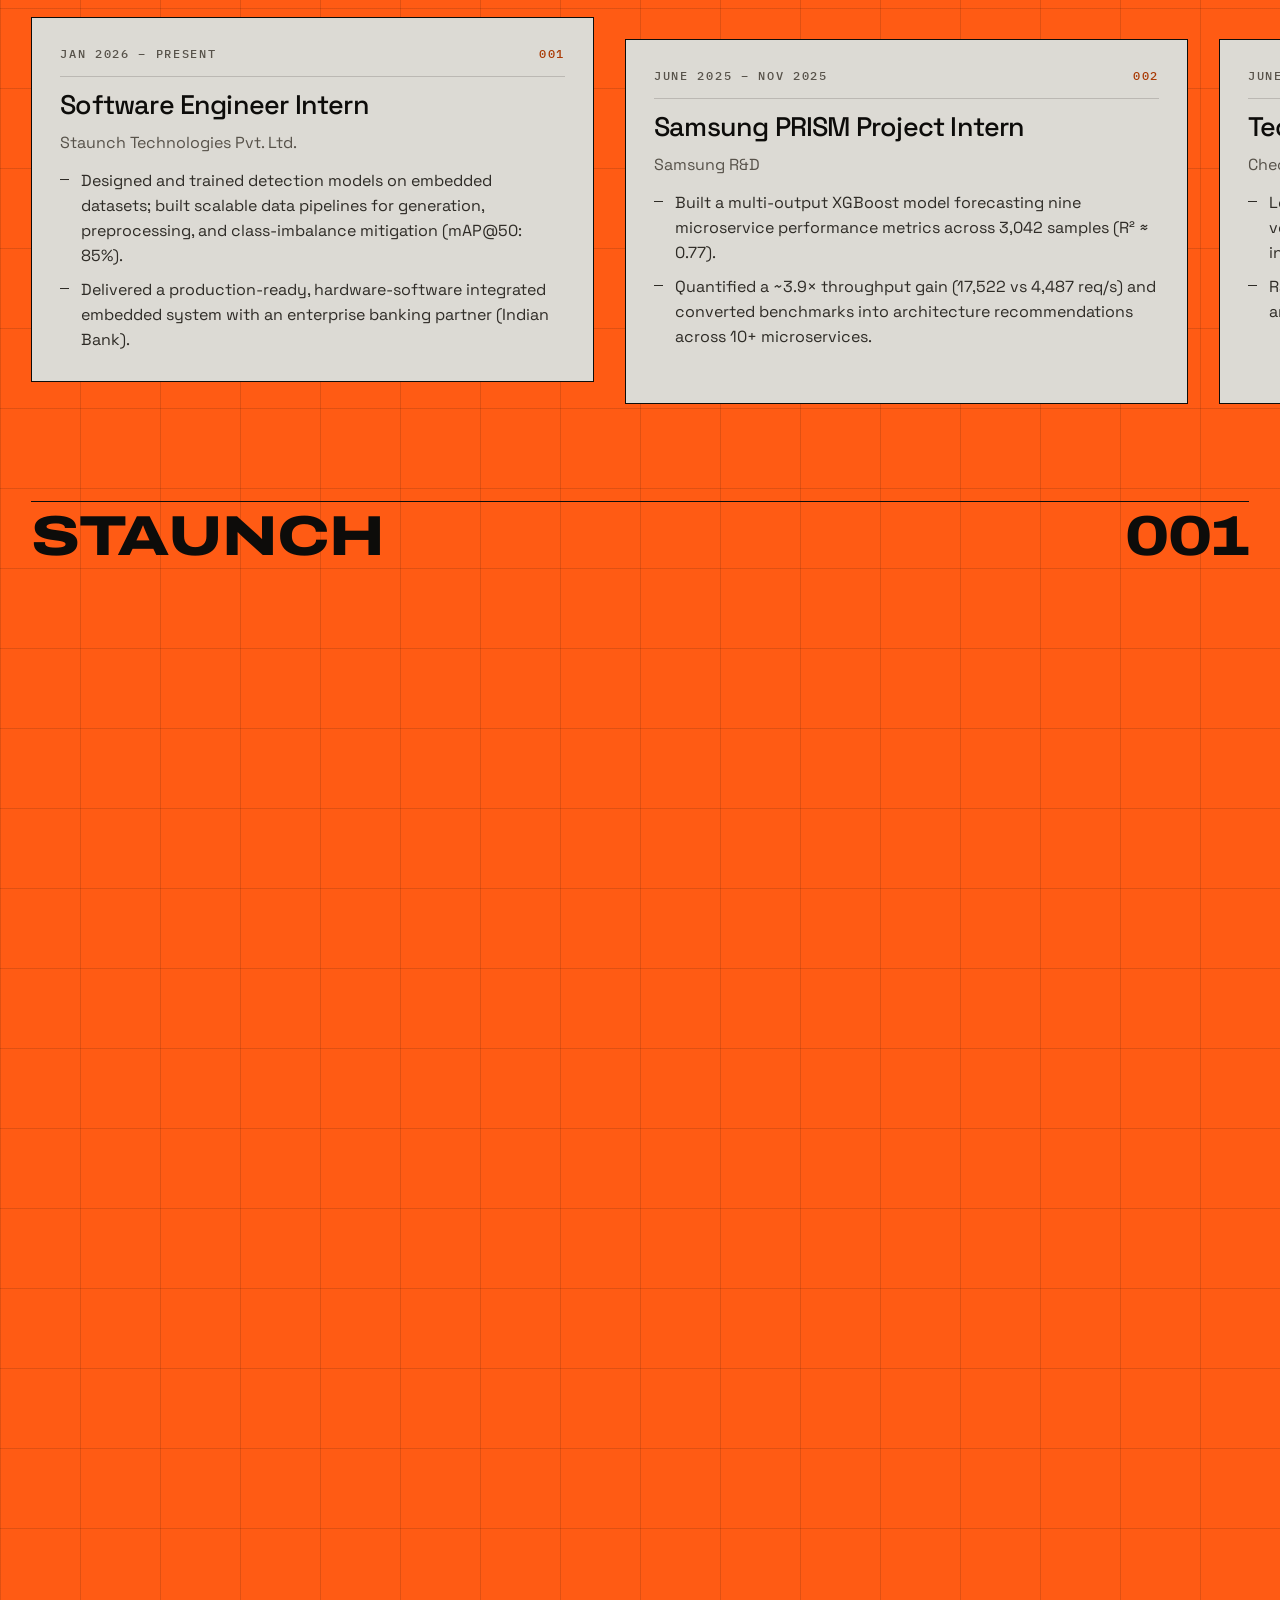
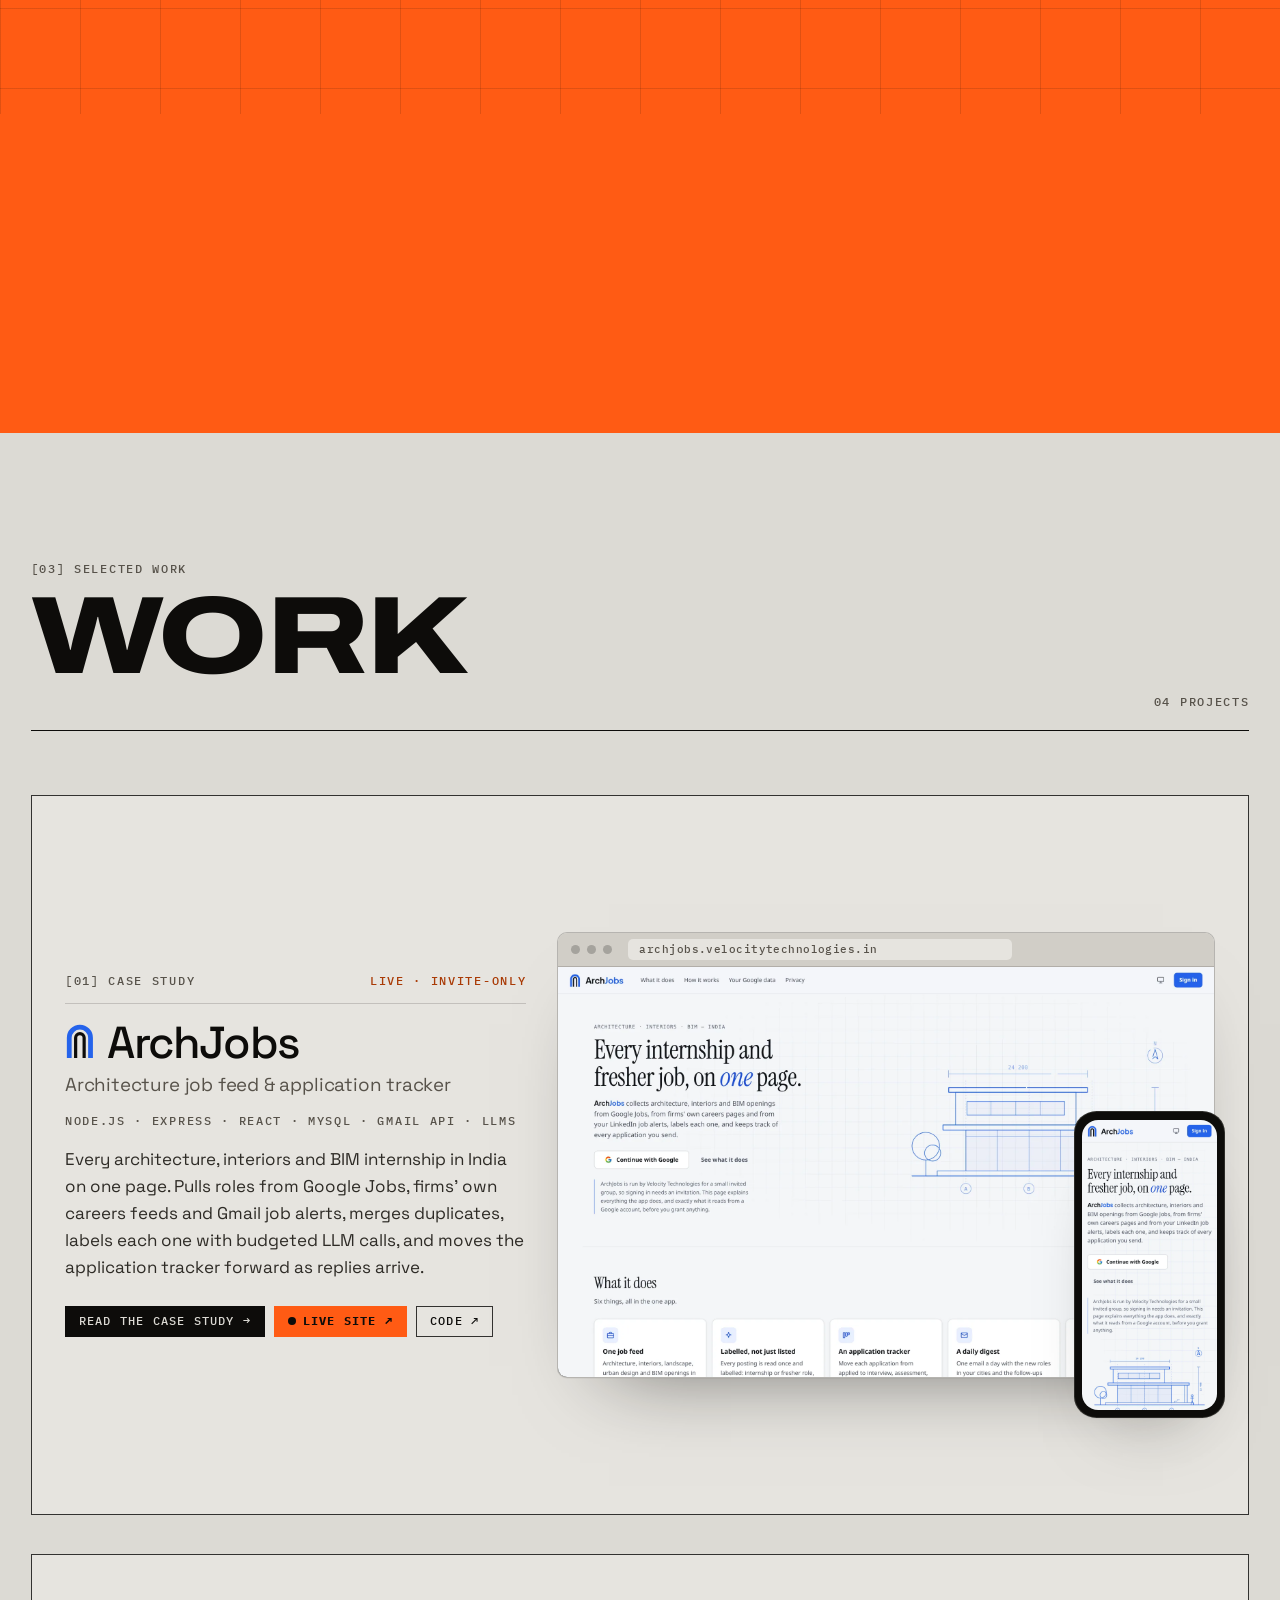
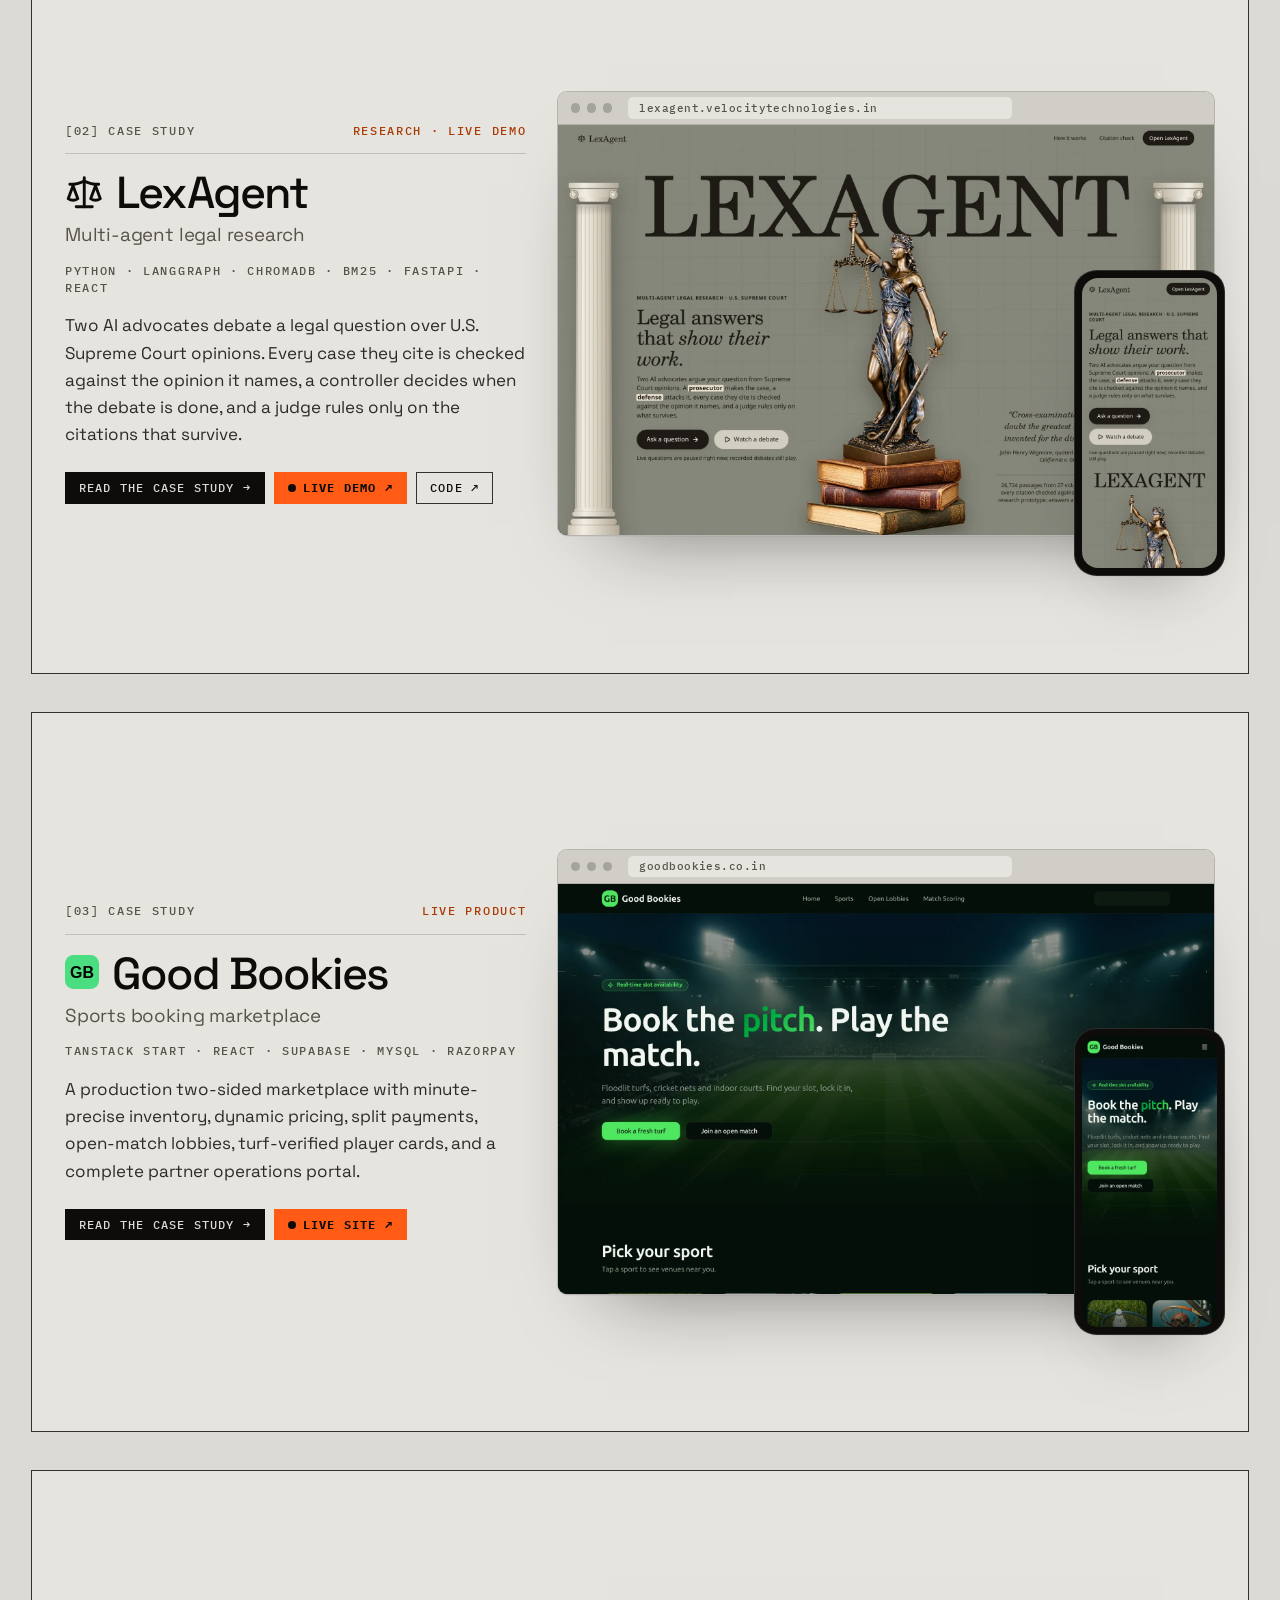
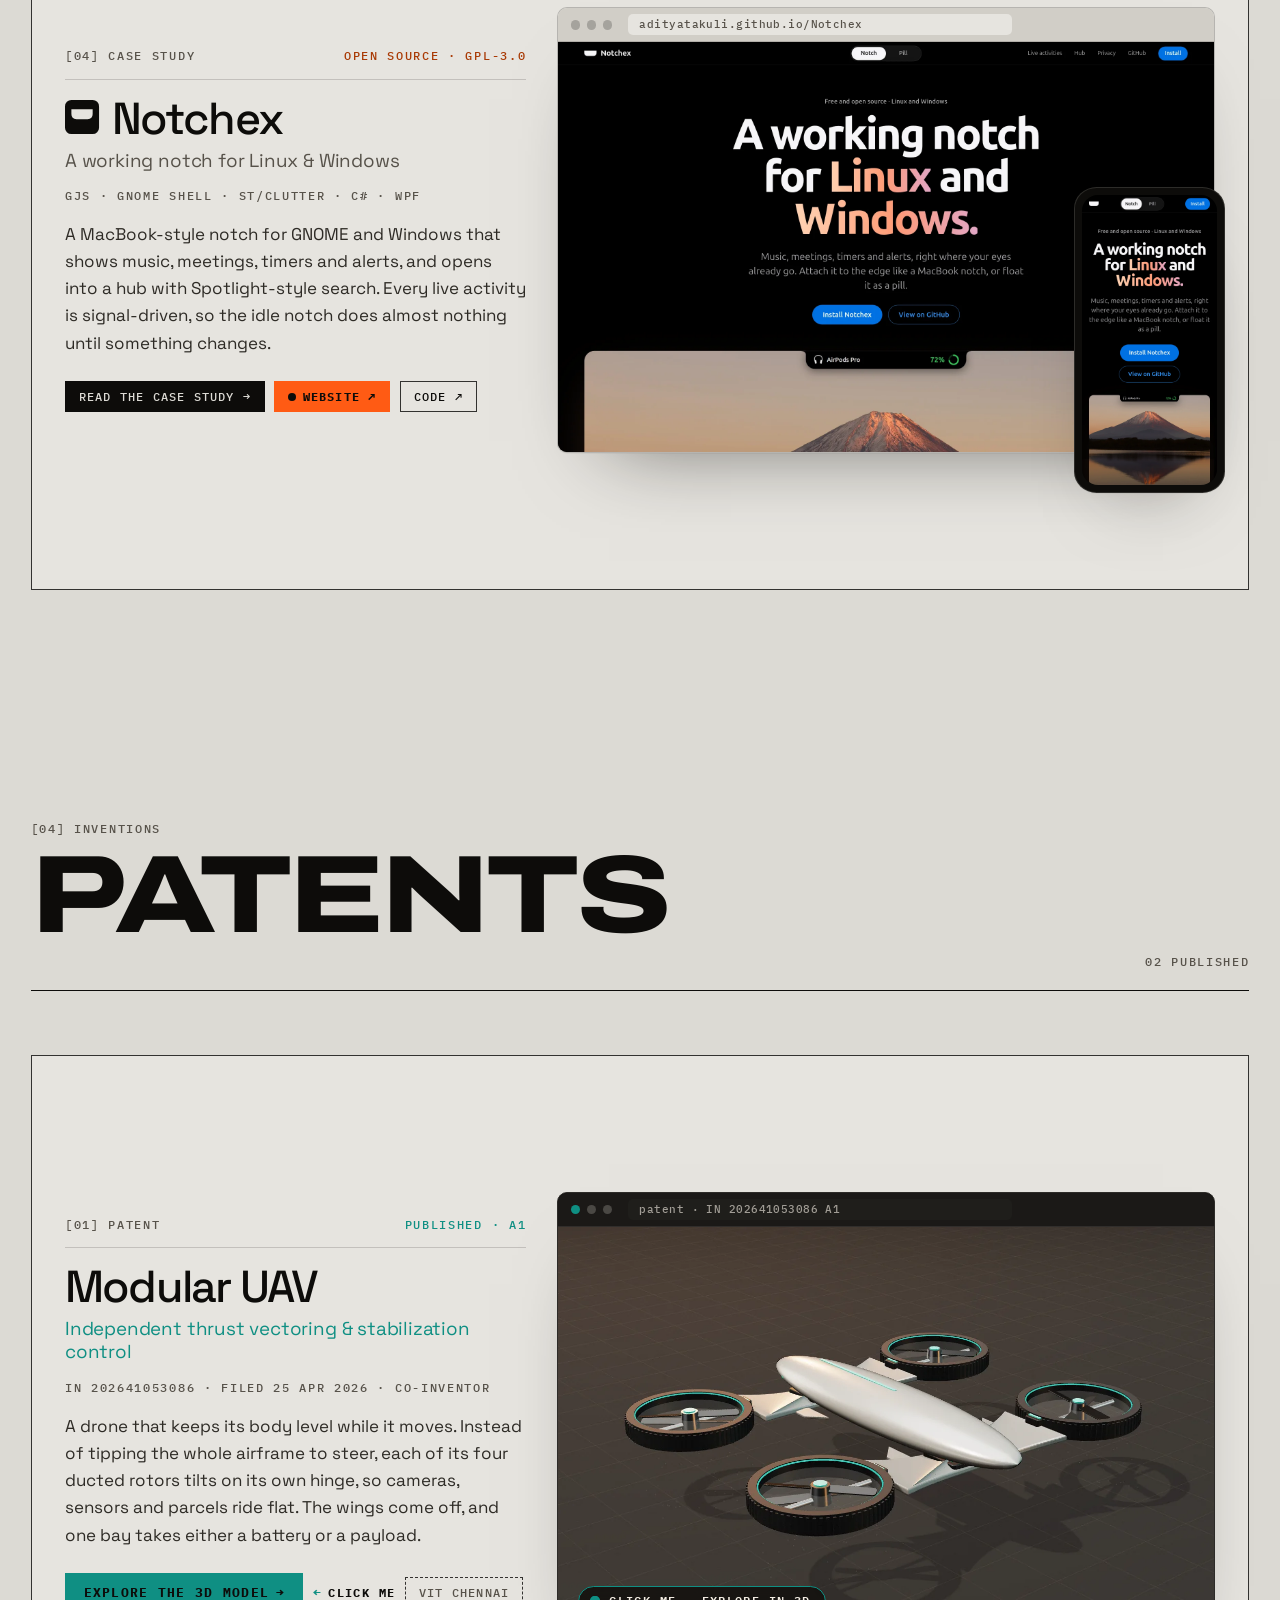
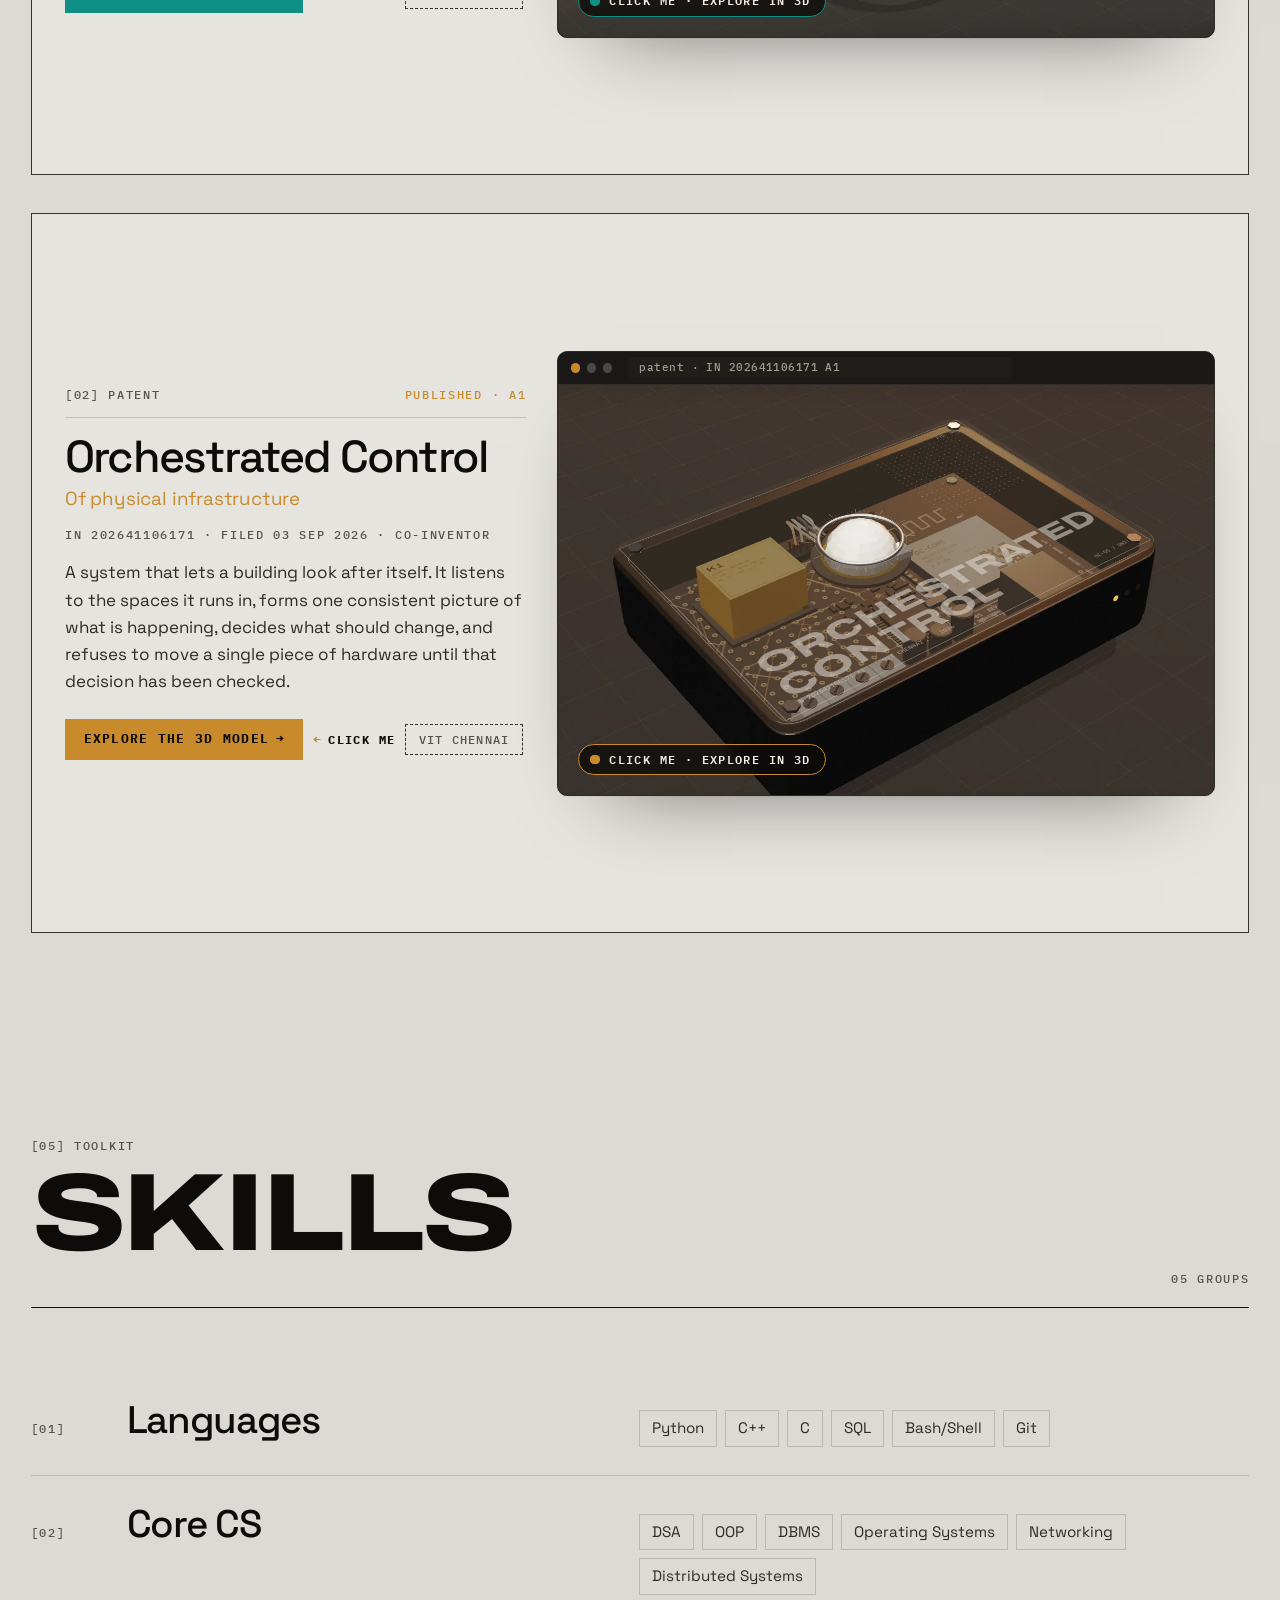
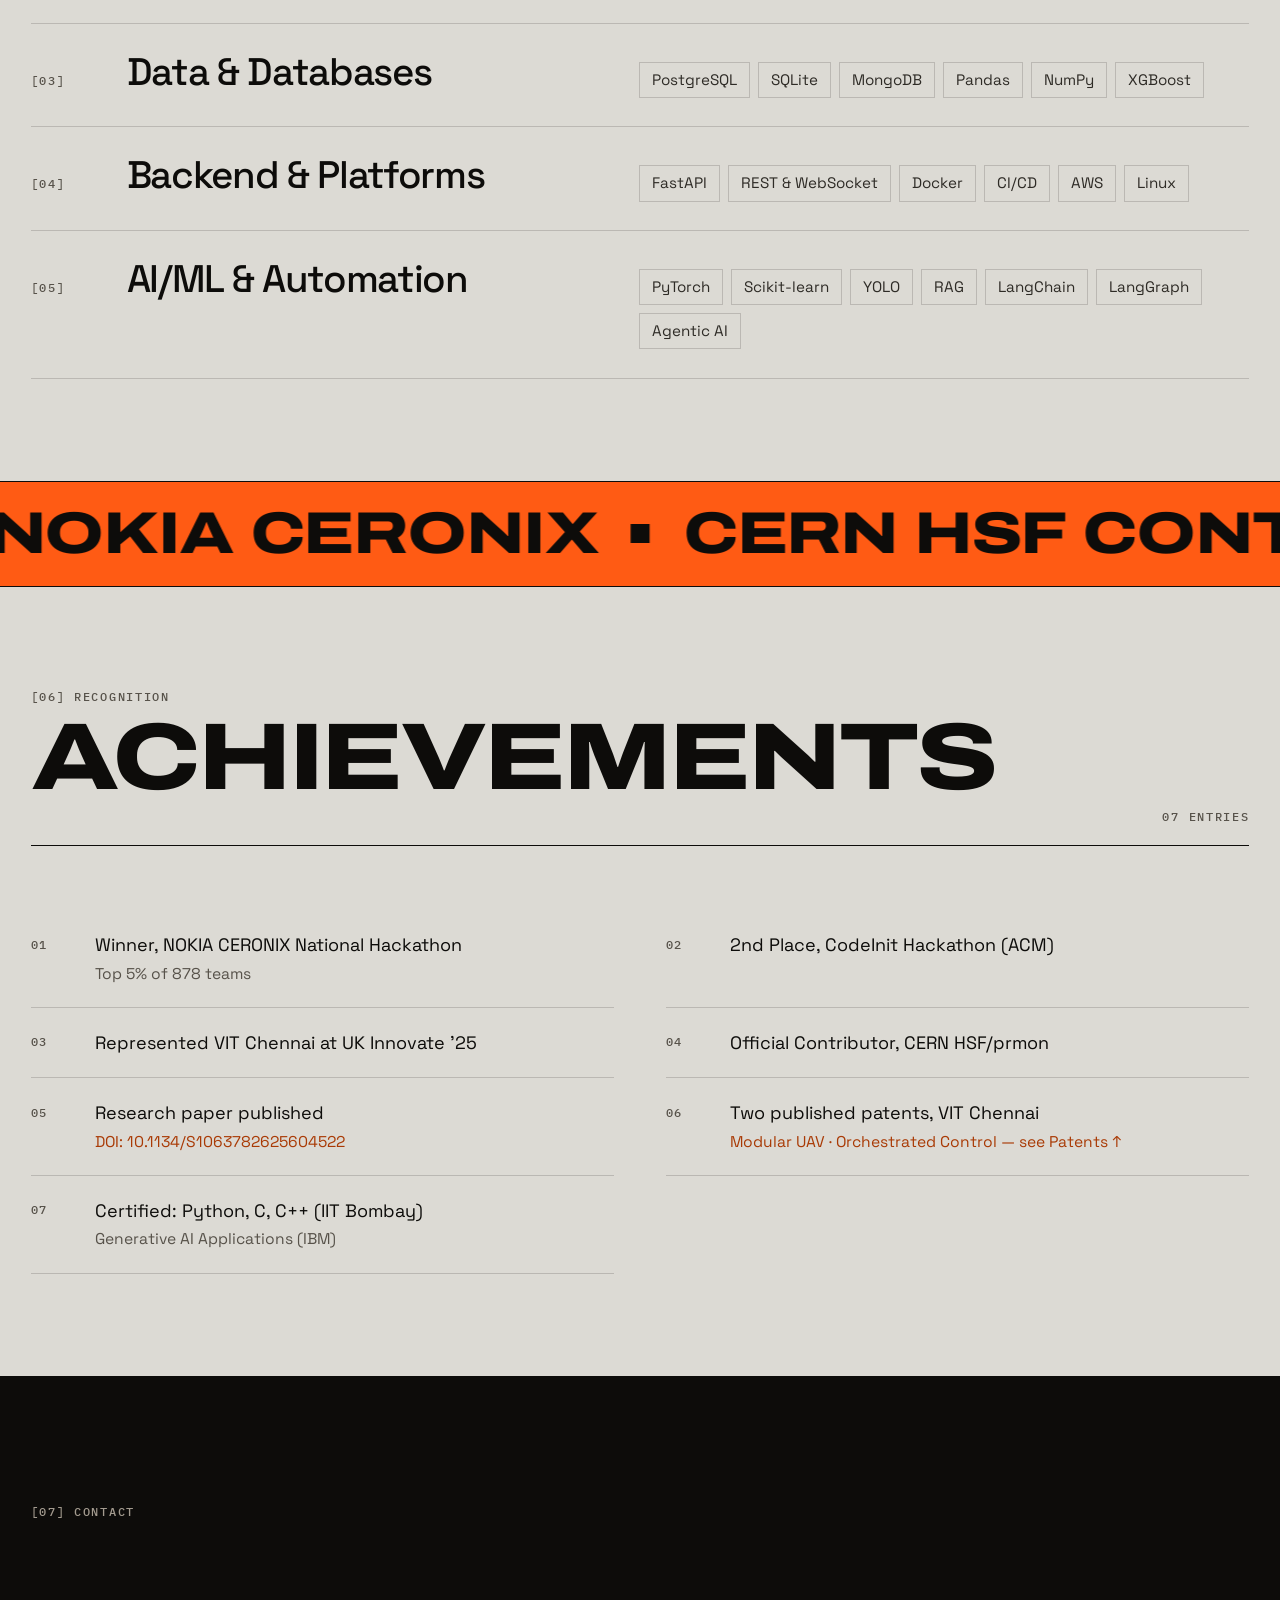
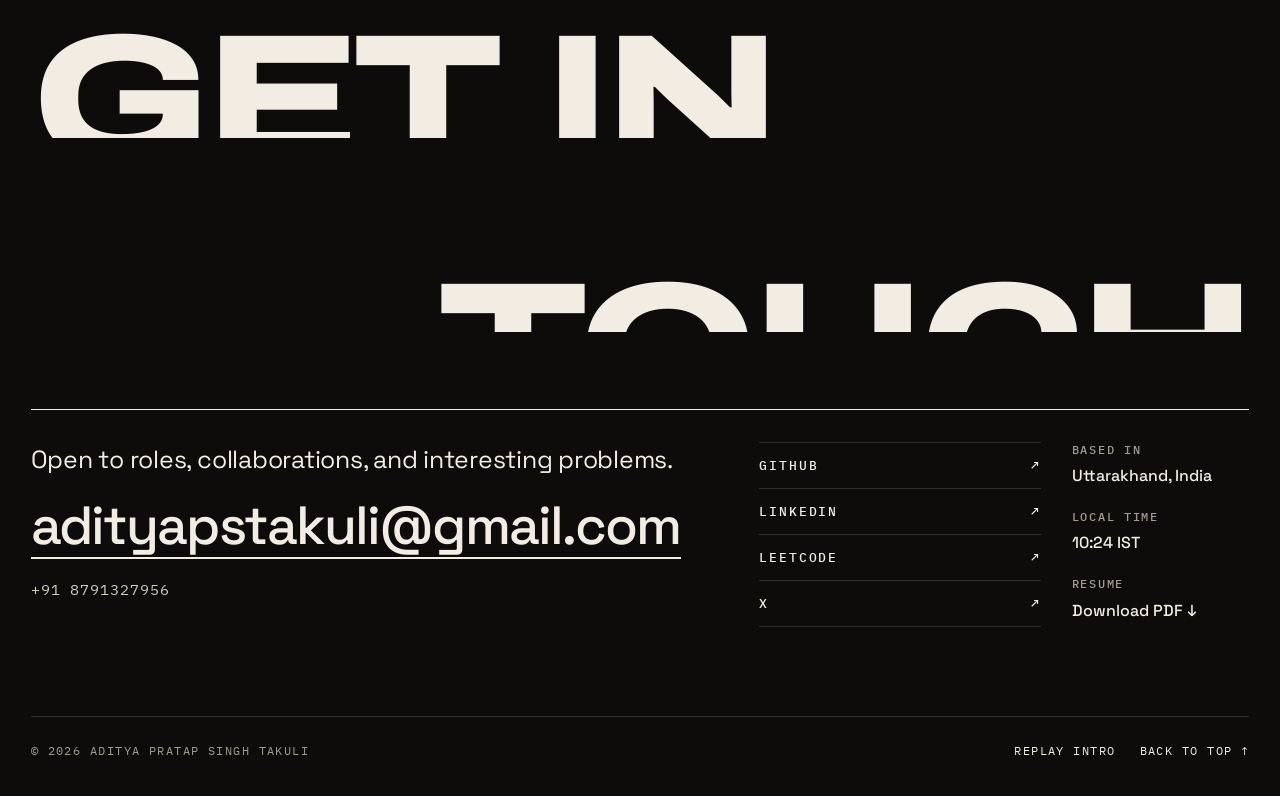
==== commit 9c7e1f27: "Project logos in front of each name: home cards, case outros, next-case links" ====
--- a/index.html
+++ b/index.html
@@ -349,7 +349,7 @@
           <article class="stack-card" data-stack>
             <div class="stack-copy">
               <div class="stack-meta"><span class="label">[01] Case study</span><span class="label label--hl">Live · Invite-only</span></div>
-              <h3 class="stack-title"><svg class="aj-mark" viewBox="0 0 28 32" aria-hidden="true" focusable="false"><path class="lm-outer" d="M4 32V13A10 10 0 0 1 24 13V32" /><path class="lm-inner" d="M10 32V13A4 4 0 0 1 18 13V32" /></svg>ArchJobs <small>Architecture job feed &amp; application tracker</small></h3>
+              <h3 class="stack-title"><svg class="pmark pmark--aj" viewBox="0 0 28 32" aria-hidden="true" focusable="false"><path class="lm-outer" d="M4 32V13A10 10 0 0 1 24 13V32" /><path class="lm-inner" d="M10 32V13A4 4 0 0 1 18 13V32" /></svg>ArchJobs <small>Architecture job feed &amp; application tracker</small></h3>
               <p class="label">Node.js · Express · React · MySQL · Gmail API · LLMs</p>
               <p class="stack-blurb">
                 Every architecture, interiors and BIM internship in India on one page. Pulls
@@ -396,7 +396,7 @@
           <article class="stack-card" data-stack>
             <div class="stack-copy">
               <div class="stack-meta"><span class="label">[02] Case study</span><span class="label label--hl">Research · Live demo</span></div>
-              <h3 class="stack-title">LexAgent <small>Multi-agent legal research</small></h3>
+              <h3 class="stack-title"><svg class="pmark pmark--lex" viewBox="0 0 24 24" aria-hidden="true" focusable="false"><path d="m16 16 3-8 3 8c-.87.65-1.92 1-3 1s-2.13-.35-3-1Z" /><path d="m2 16 3-8 3 8c-.87.65-1.92 1-3 1s-2.13-.35-3-1Z" /><path d="M7 21h10" /><path d="M12 3v18" /><path d="M3 7h2c2 0 5-1 7-2 2 1 5 2 7 2h2" /></svg>LexAgent <small>Multi-agent legal research</small></h3>
               <p class="label">Python · LangGraph · ChromaDB · BM25 · FastAPI · React</p>
               <p class="stack-blurb">
                 Two AI advocates debate a legal question over U.S. Supreme Court opinions.
@@ -443,7 +443,7 @@
           <article class="stack-card" data-stack>
             <div class="stack-copy">
               <div class="stack-meta"><span class="label">[03] Case study</span><span class="label label--hl">Live product</span></div>
-              <h3 class="stack-title">Good Bookies <small>Sports booking marketplace</small></h3>
+              <h3 class="stack-title"><svg class="pmark pmark--gb" viewBox="0 0 32 32" aria-hidden="true" focusable="false"><rect width="32" height="32" rx="8" /><text x="16" y="21.6" text-anchor="middle">GB</text></svg>Good Bookies <small>Sports booking marketplace</small></h3>
               <p class="label">TanStack Start · React · Supabase · MySQL · Razorpay</p>
               <p class="stack-blurb">
                 A production two-sided marketplace with minute-precise inventory, dynamic
@@ -488,7 +488,7 @@
           <article class="stack-card" data-stack>
             <div class="stack-copy">
               <div class="stack-meta"><span class="label">[04] Case study</span><span class="label label--hl">Open source · GPL-3.0</span></div>
-              <h3 class="stack-title">Notchex <small>A working notch for Linux &amp; Windows</small></h3>
+              <h3 class="stack-title"><svg class="pmark pmark--nx" viewBox="0 0 32 32" aria-hidden="true" focusable="false"><path fill-rule="evenodd" d="M6 0h20a6 6 0 0 1 6 6v20a6 6 0 0 1-6 6H6a6 6 0 0 1-6-6V6a6 6 0 0 1 6-6ZM6 8.8V13.2Q6 18 10.8 18H21.2Q26 18 26 13.2V8.8Z" /></svg>Notchex <small>A working notch for Linux &amp; Windows</small></h3>
               <p class="label">GJS · GNOME Shell · St/Clutter · C# · WPF</p>
               <p class="stack-blurb">
                 A MacBook-style notch for GNOME and Windows that shows music, meetings,
--- a/static/css/base.css
+++ b/static/css/base.css
@@ -1089,57 +1089,88 @@
 }
 
 /* --------------------------------------------------------------------------
-   ArchJobs mark — the app's nested-arch logo (JobHunt web/src/components/
-   Logo.jsx), shown beside the name wherever ArchJobs is listed. Outer arch in
-   the app's blue, inner arch in the surrounding text colour, same stroke
-   weights as the app. It sits on the baseline at about cap height.
+   Project marks — each project's own logo, shown in front of its name on the
+   home cards, the case-study outro label and the next-case links. They sit
+   on the baseline at about cap height; --pm-r is each mark's width/height.
+     ArchJobs     nested arches (JobHunt web/src/components/Logo.jsx)
+     LexAgent     scales of justice (the app's favicon, Lucide "Scale")
+     Good Bookies green GB tile (the site header and favicon)
+     Notchex      rounded tile with the notch cut out (notchex.ico)
    -------------------------------------------------------------------------- */
 
-.aj-mark {
-  --aj-blue: #2563eb;
+.pmark {
+  --pm-h: 0.76em;
+  --pm-r: 1;
   display: inline-block;
-  width: 0.66em;
-  height: 0.76em;
+  width: calc(var(--pm-h) * var(--pm-r));
+  height: var(--pm-h);
   margin-right: 0.28em;
   vertical-align: baseline;
   overflow: visible;
   fill: none;
 }
 
-[data-theme="dark"] .aj-mark,
-.tone-ink .aj-mark,
-[data-tone="ink"] .aj-mark {
+/* Small mono labels: a bigger mark, so it stays legible at 12px. */
+.label .pmark {
+  --pm-h: 1.38em;
+  margin-right: 0.6em;
+  vertical-align: -0.22em;
+}
+
+/* ArchJobs: outer arch in the app's blue, inner arch in the text colour. */
+.pmark--aj {
+  --pm-r: 0.875;
+  --aj-blue: #2563eb;
+}
+
+[data-theme="dark"] .pmark--aj,
+.tone-ink .pmark--aj,
+[data-tone="ink"] .pmark--aj {
   --aj-blue: #4f8cff;
 }
 
-.aj-mark path {
+.pmark--aj path {
   stroke-linecap: butt;
   stroke-linejoin: round;
 }
 
-.aj-mark .lm-outer {
+.pmark--aj .lm-outer {
   stroke: var(--aj-blue);
   stroke-width: 4.5;
 }
 
-.aj-mark .lm-inner {
+.pmark--aj .lm-inner {
   stroke: currentColor;
   stroke-width: 3;
 }
 
-/* Small mono labels: a bigger mark, so the arches stay legible at 12px. */
-.label .aj-mark {
-  width: 1.2em;
-  height: 1.38em;
-  margin-right: 0.6em;
-  vertical-align: -0.22em;
-}
-
-/* Inside the case-study wordmark SVG the mark is a <g>, sized by its transform. */
-.aj-mark--banner .lm-inner {
-  stroke: var(--ink);
-}
-
-.aj-mark--banner .lm-outer {
-  stroke: var(--accent);
-}
+/* LexAgent: a line icon in the text colour. */
+.pmark--lex {
+  --pm-h: 0.86em;
+  vertical-align: -0.06em;
+  stroke: currentColor;
+  stroke-width: 1.8;
+  stroke-linecap: round;
+  stroke-linejoin: round;
+}
+
+.label .pmark--lex {
+  stroke-width: 2.2;
+}
+
+/* Good Bookies: the green tile with black initials. */
+.pmark--gb rect {
+  fill: #4ade80;
+}
+
+.pmark--gb text {
+  fill: #000;
+  font: 700 15px / 1 Helvetica, Arial, system-ui, sans-serif;
+  letter-spacing: 0;
+  text-transform: none;
+}
+
+/* Notchex: the tile in the text colour, the notch a hole onto the page. */
+.pmark--nx {
+  fill: currentColor;
+}
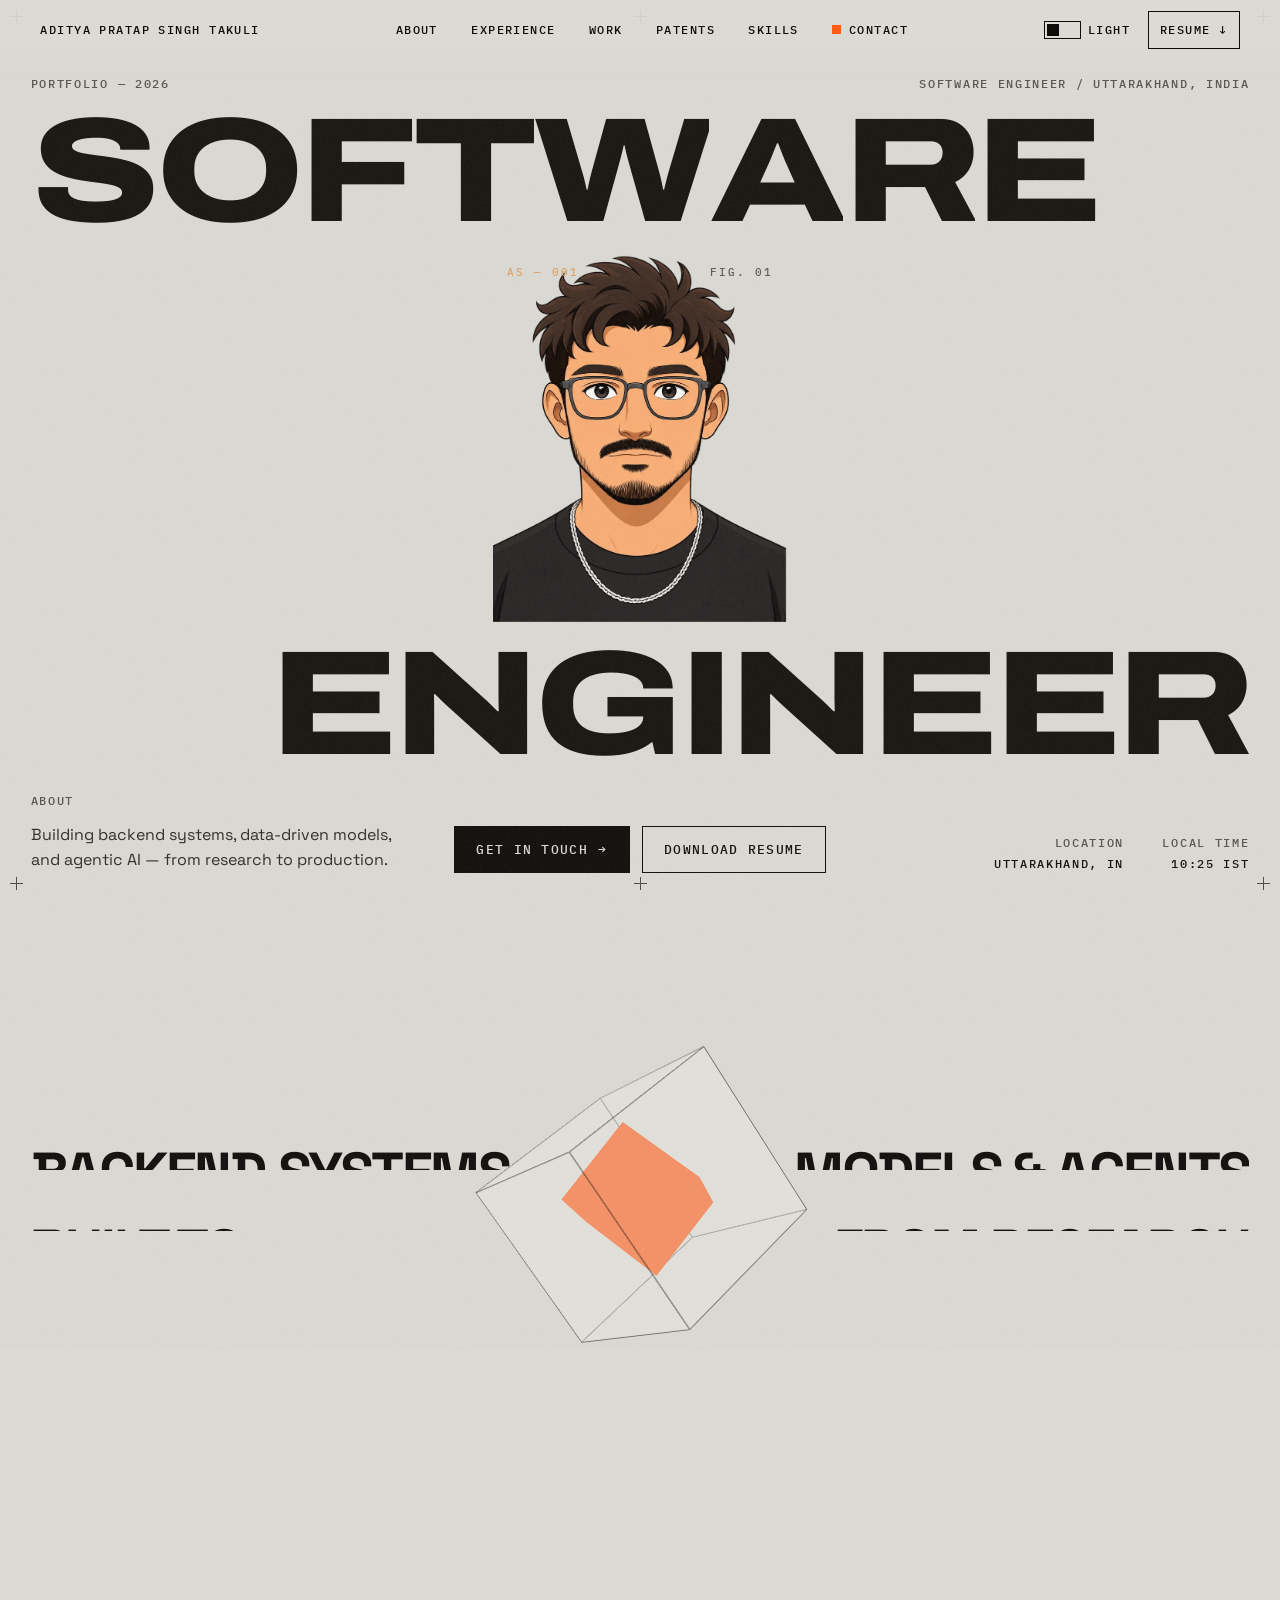
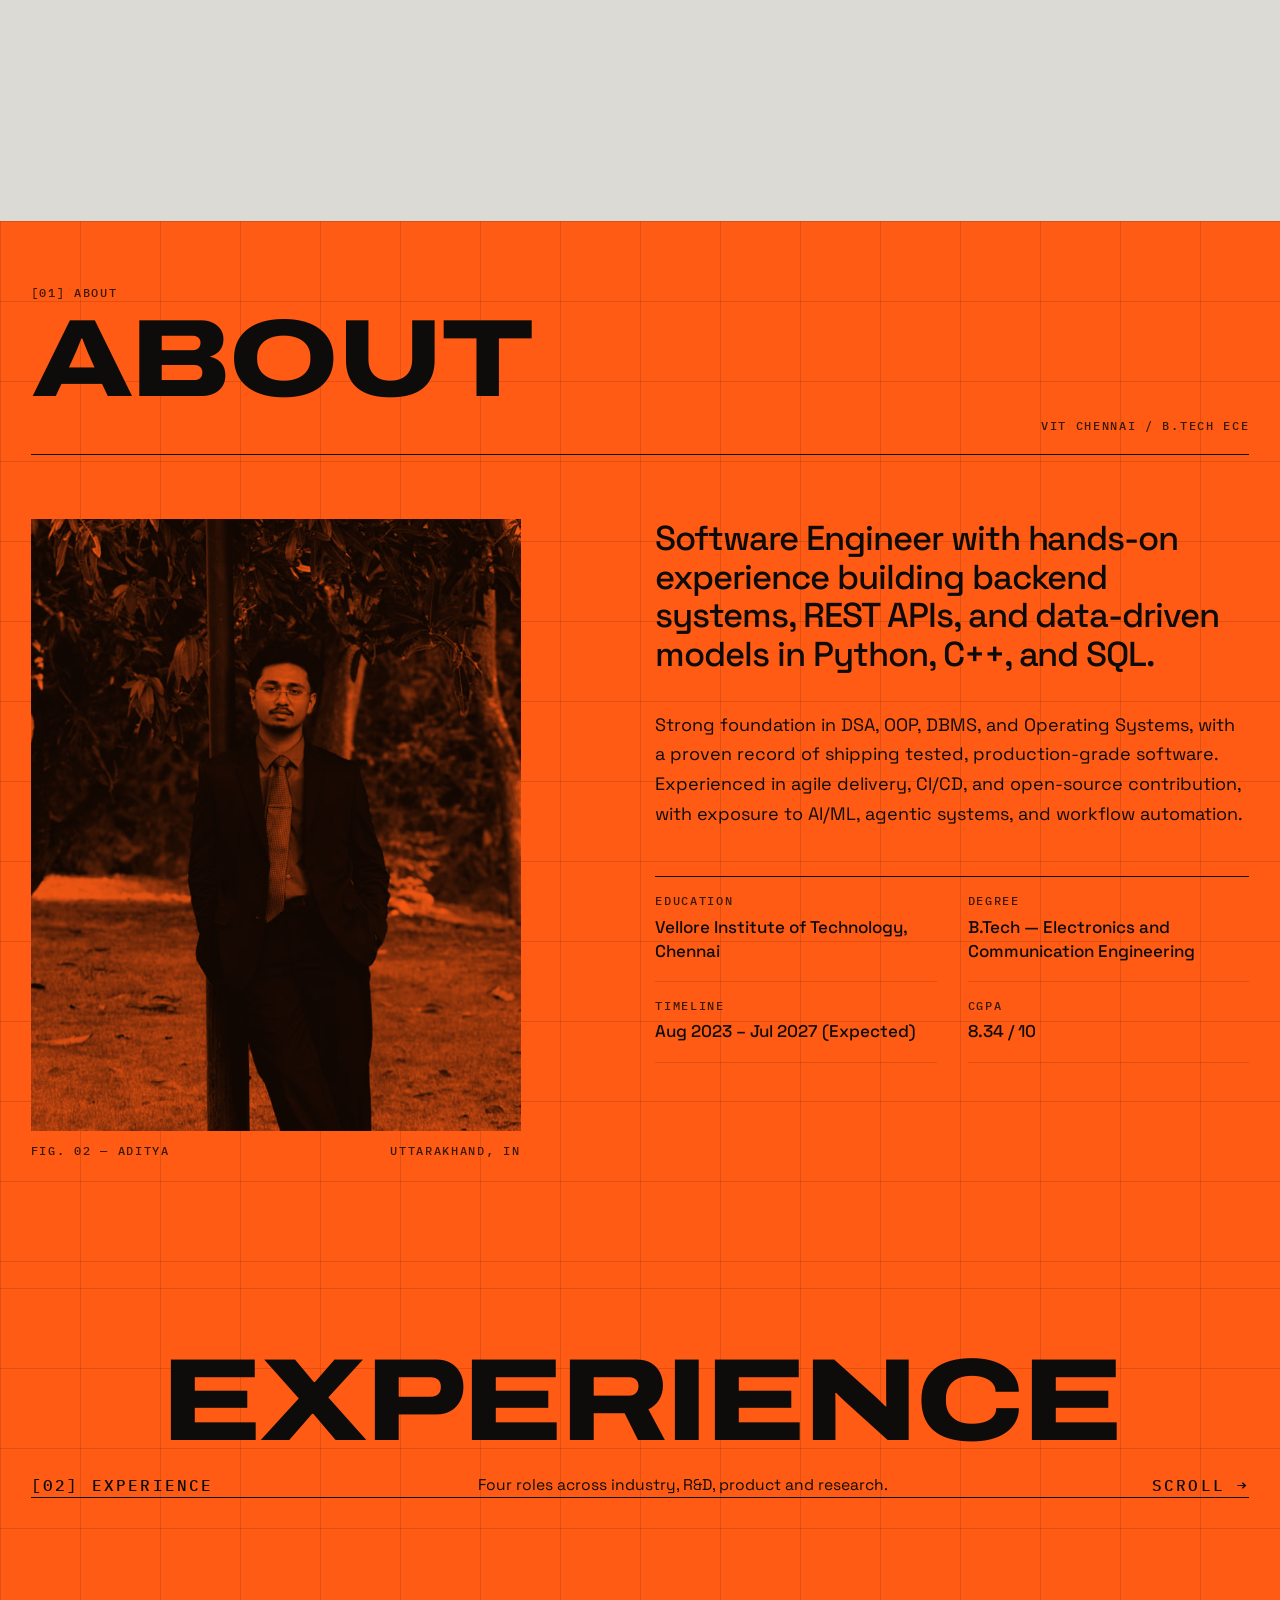
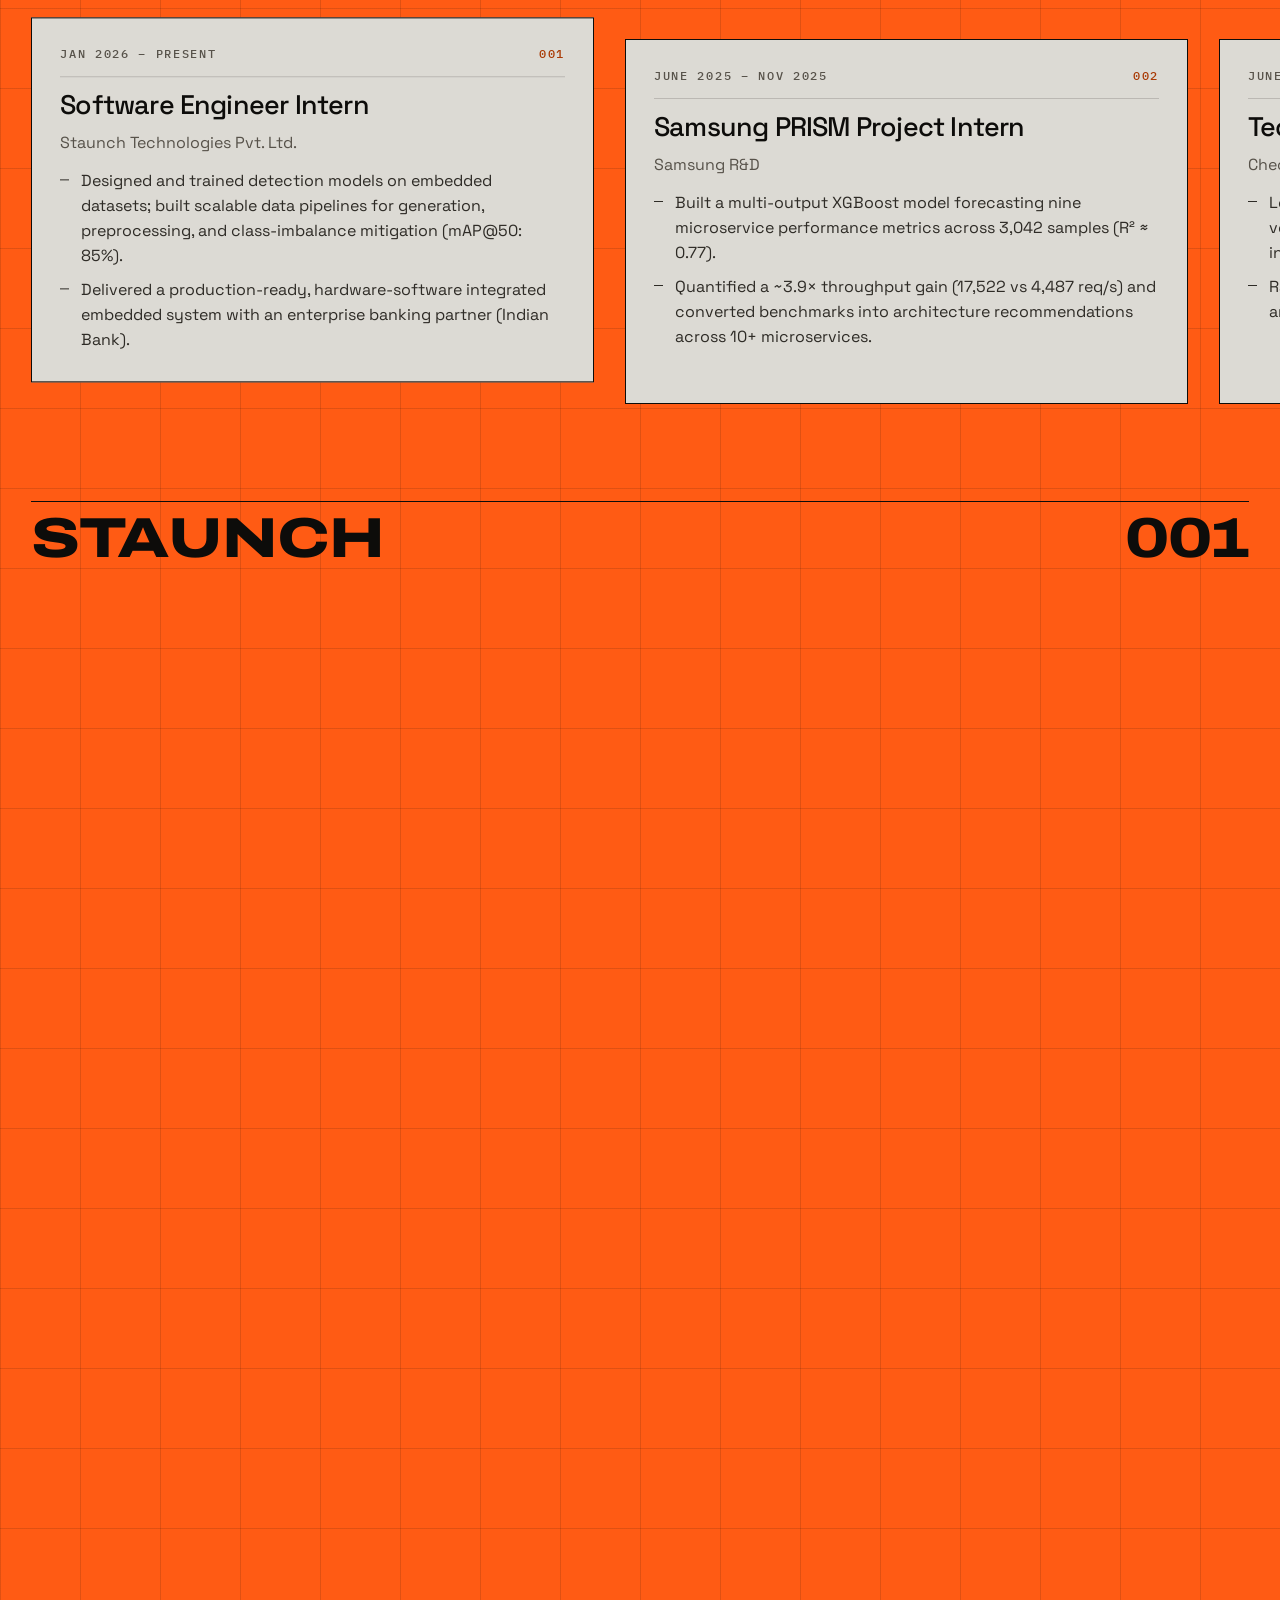
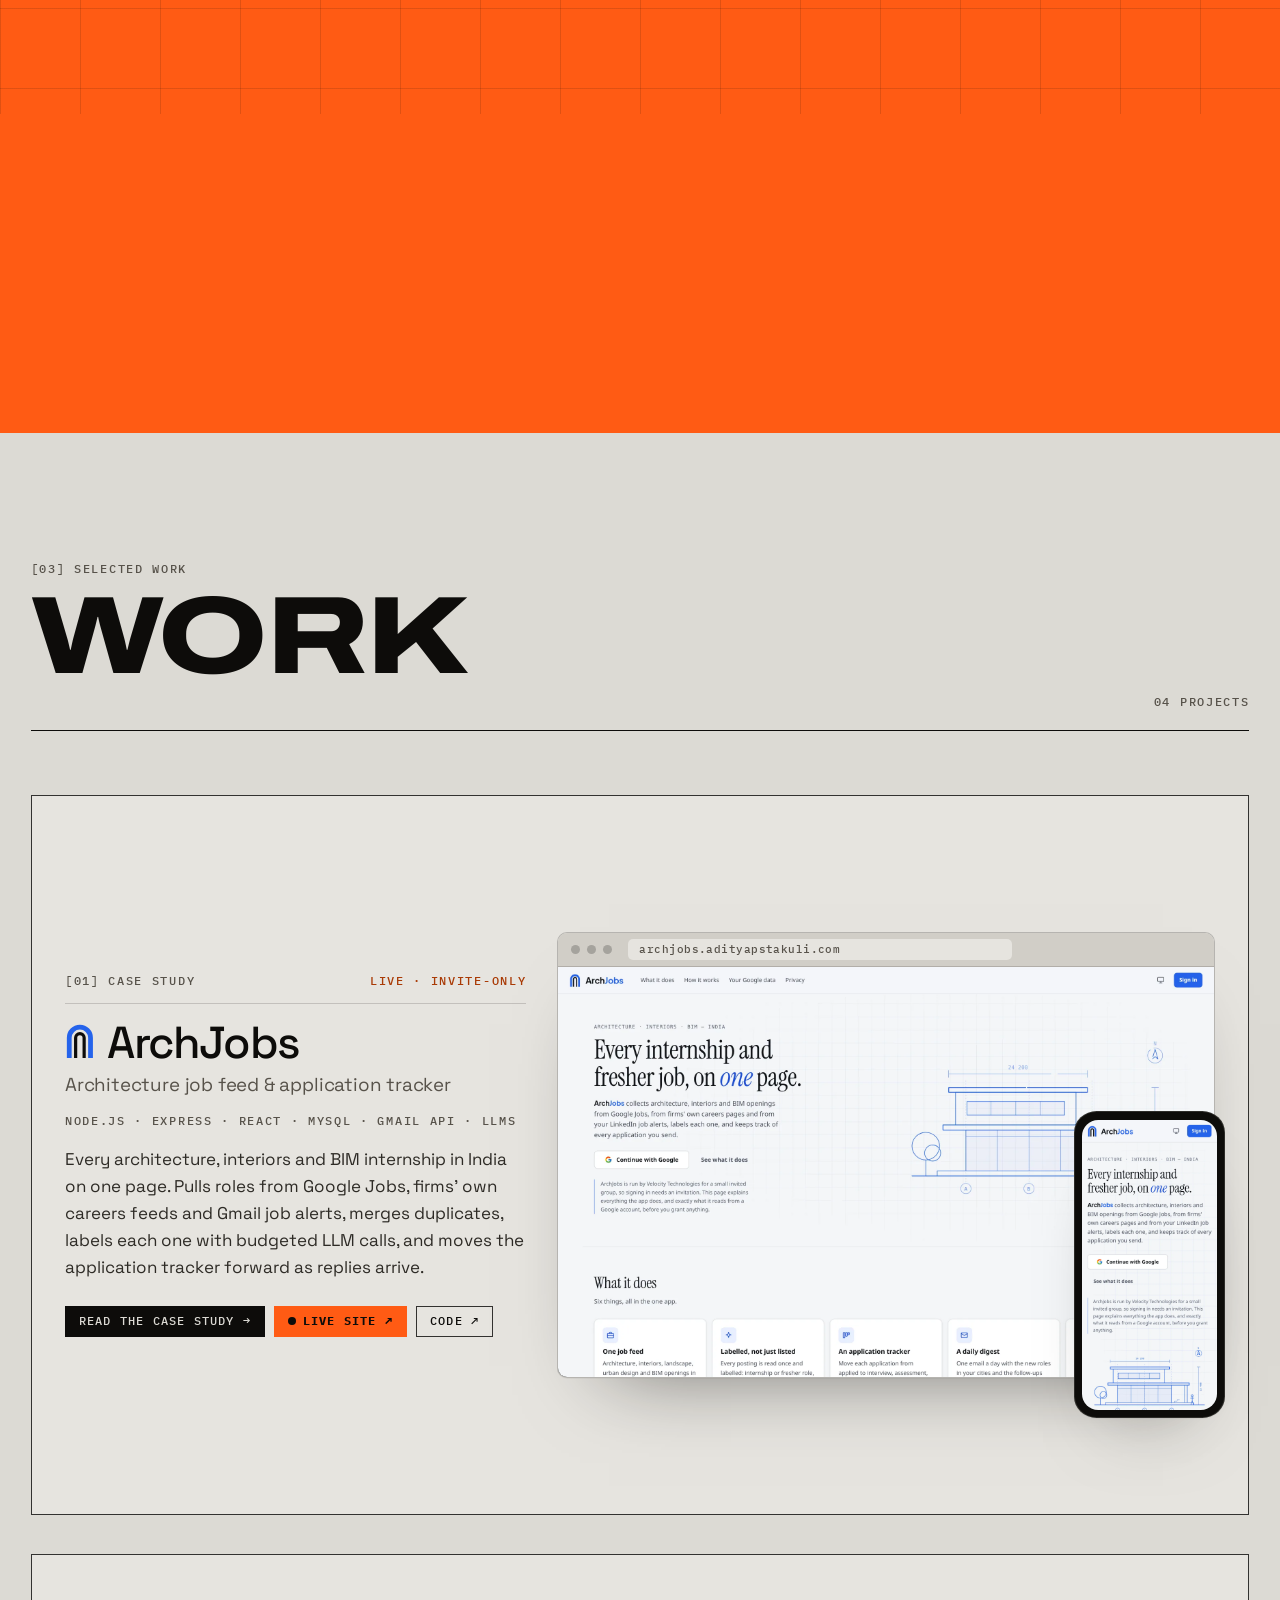
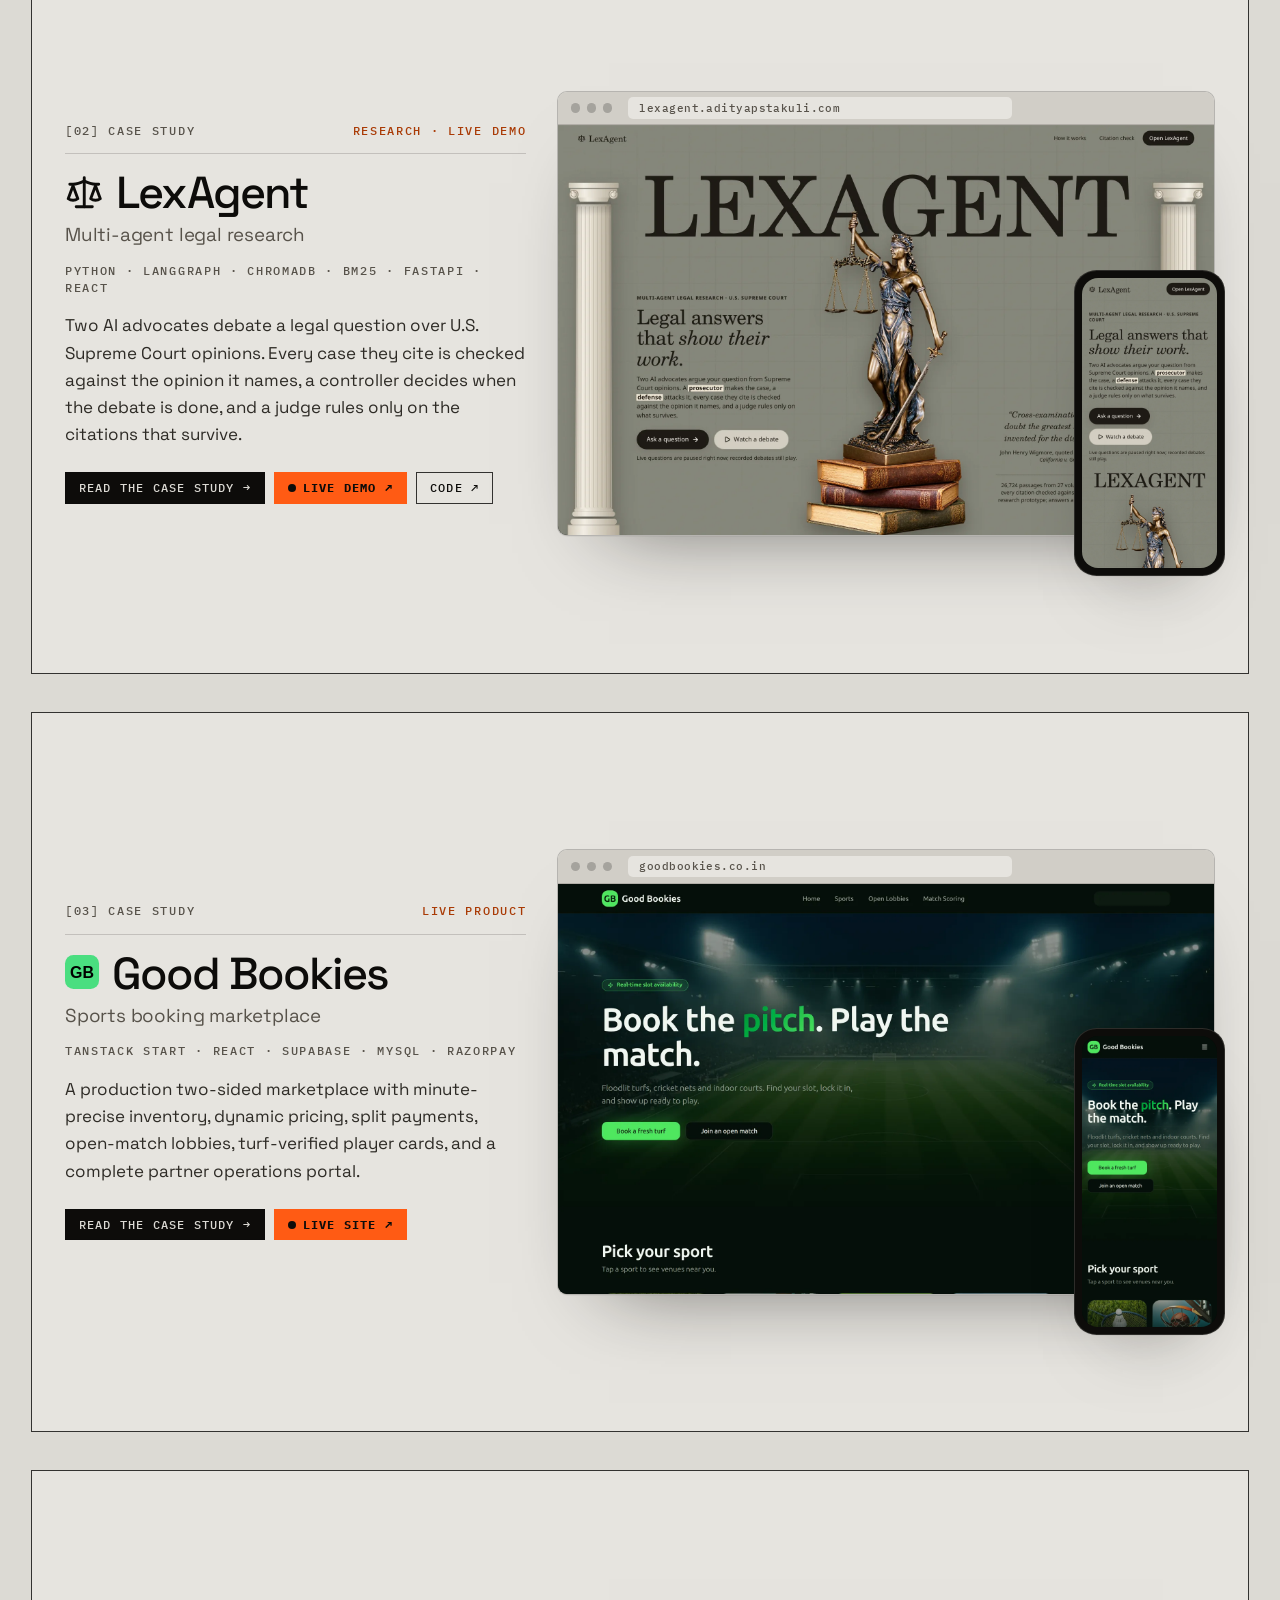
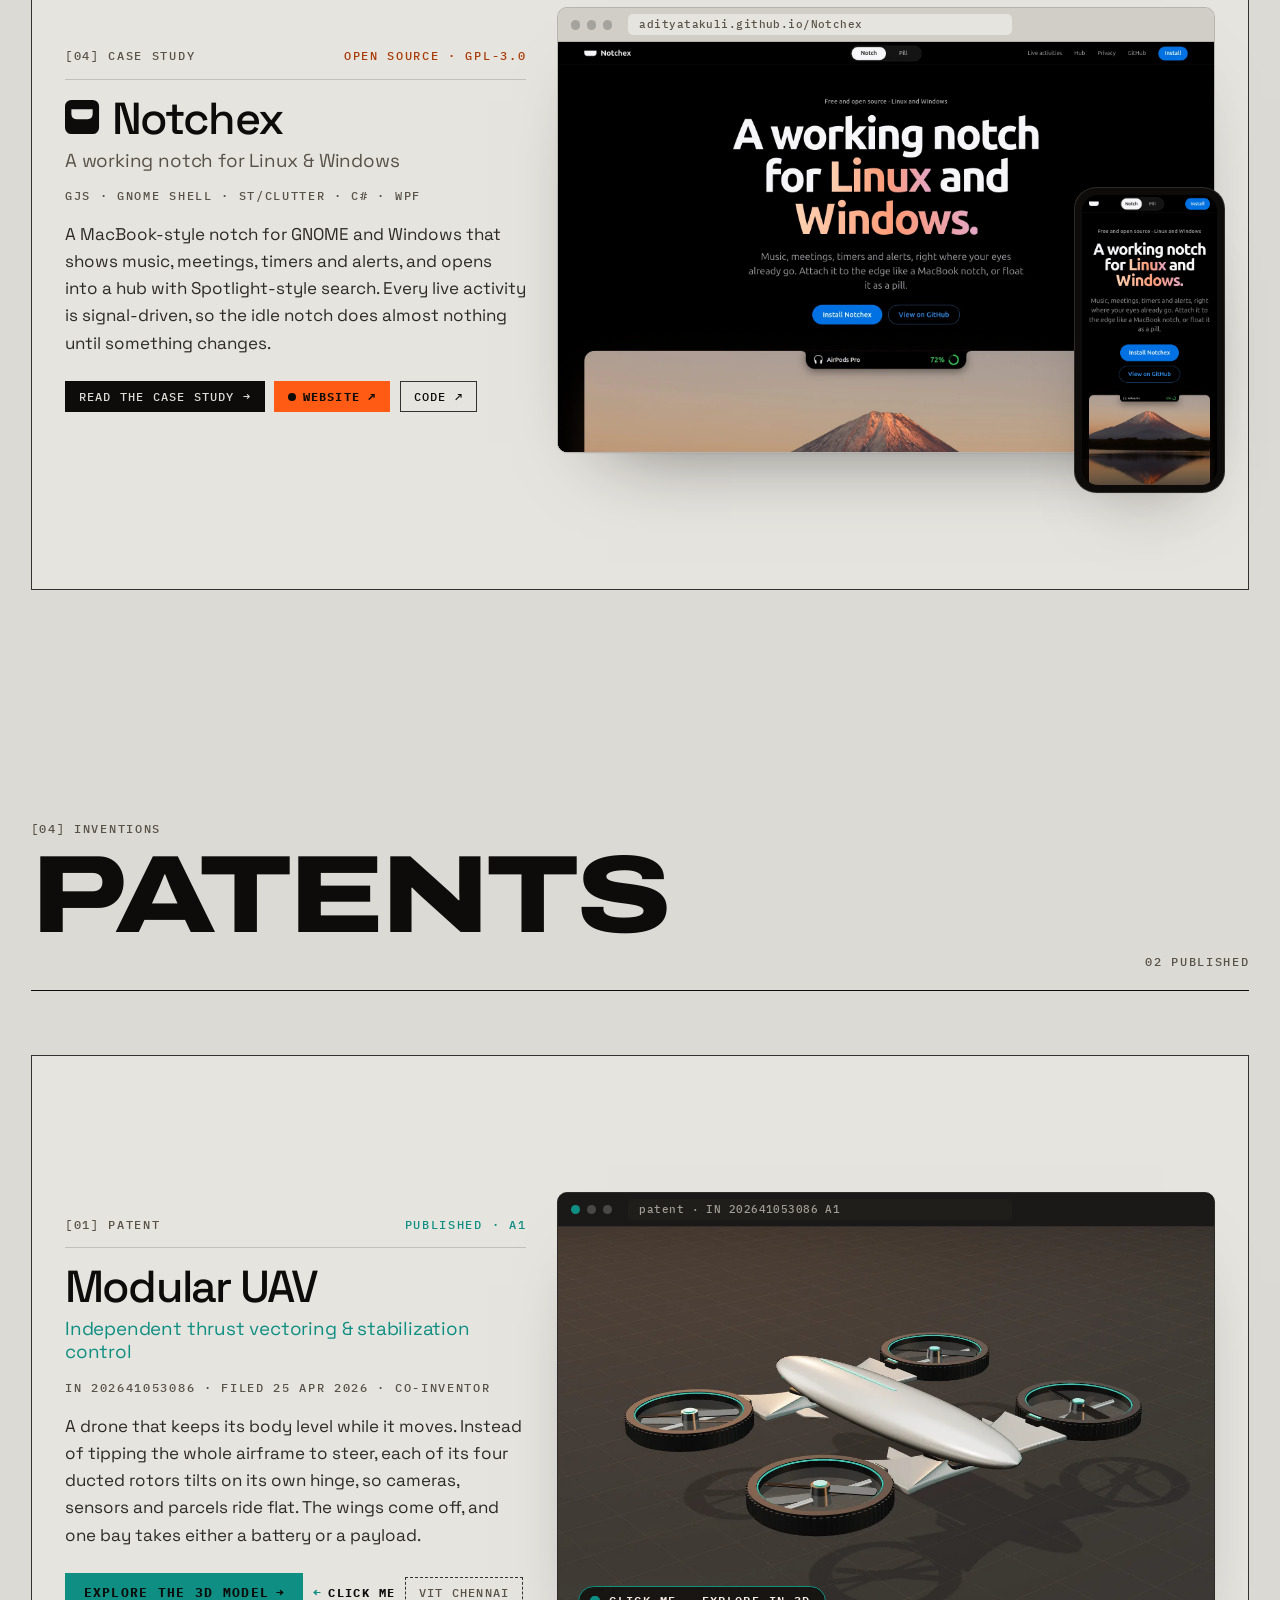
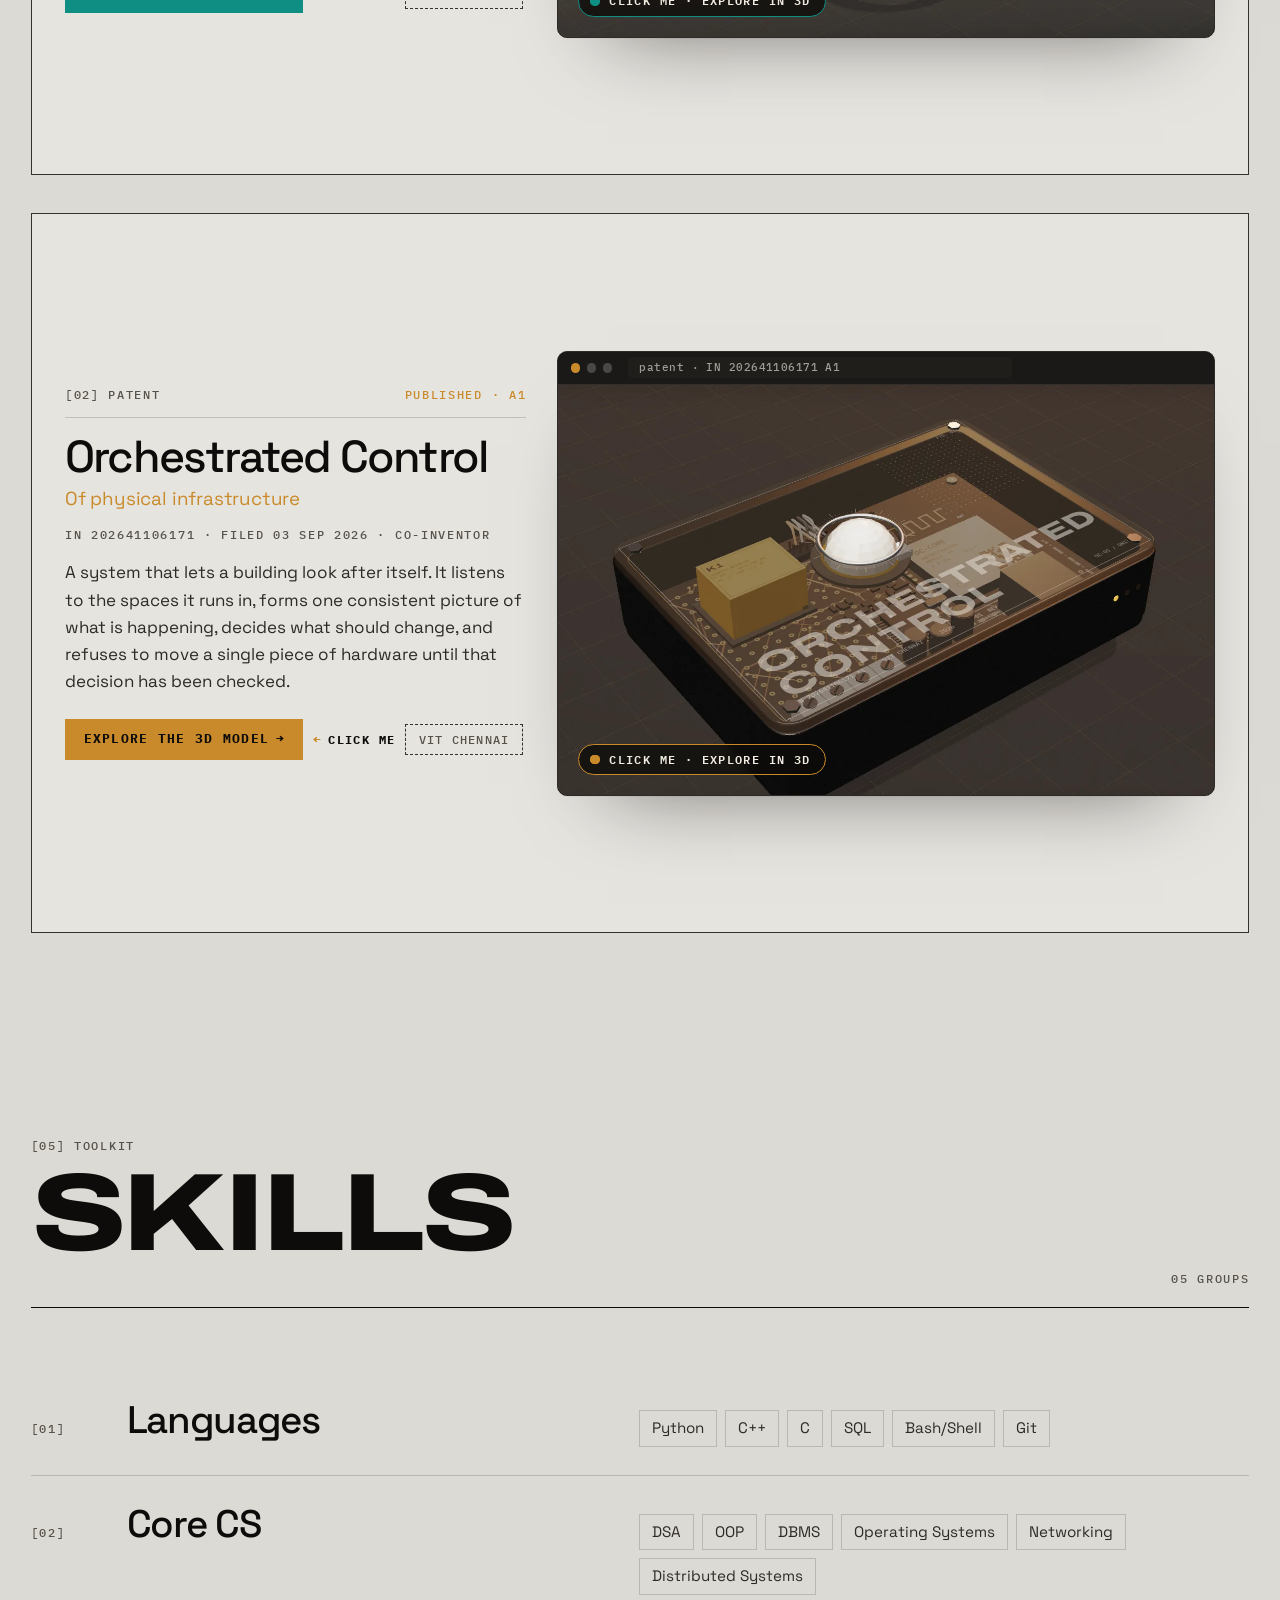
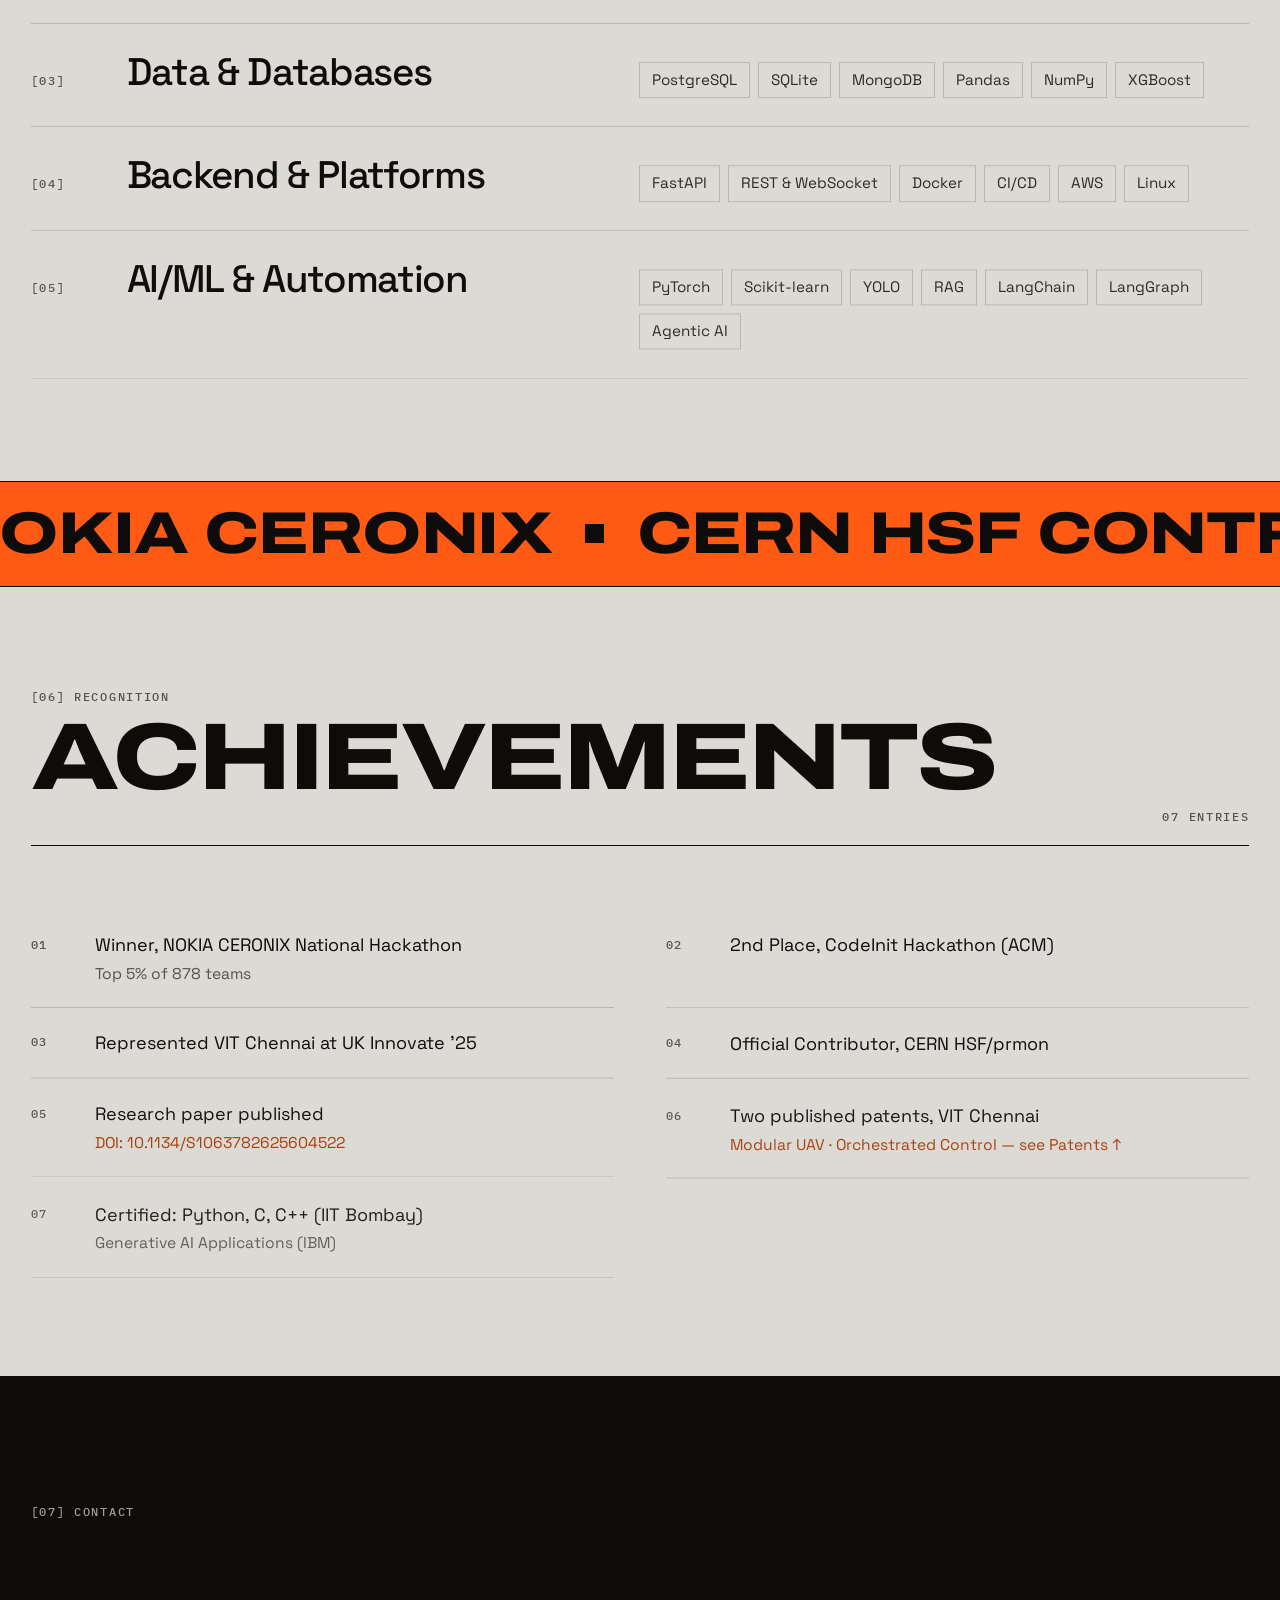
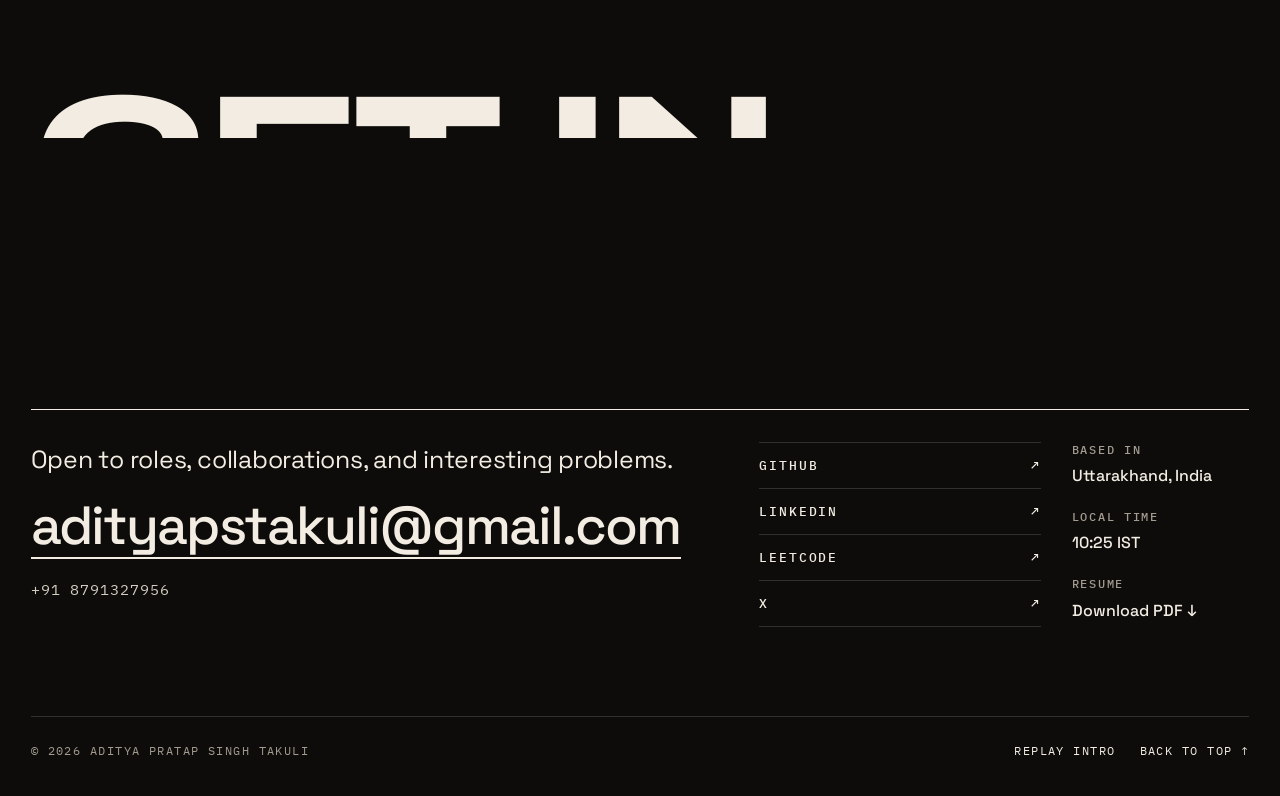
==== commit 9c0c4d8f: "Point ArchJobs and LexAgent links to adityapstakuli.com subdomains" ====
--- a/index.html
+++ b/index.html
@@ -359,13 +359,13 @@
               </p>
               <div class="stack-links">
                 <a class="chip chip--solid" href="projects/archjobs.html" data-title="ArchJobs">Read the case study →</a>
-                <a class="chip chip--live" href="https://archjobs.velocitytechnologies.in" target="_blank" rel="noopener noreferrer">Live site ↗</a>
+                <a class="chip chip--live" href="https://archjobs.adityapstakuli.com" target="_blank" rel="noopener noreferrer">Live site ↗</a>
                 <a class="chip" href="https://github.com/AdityaTakuli/JobHunt" target="_blank" rel="noopener noreferrer">Code ↗</a>
               </div>
             </div>
             <div class="stack-media">
               <figure class="frame frame--browser">
-                <div class="frame-bar" aria-hidden="true"><i></i><i></i><i></i><span class="frame-url">archjobs.velocitytechnologies.in</span></div>
+                <div class="frame-bar" aria-hidden="true"><i></i><i></i><i></i><span class="frame-url">archjobs.adityapstakuli.com</span></div>
                 <div class="frame-view">
                   <img
                     src="static/img/projects/archjobs/aj-landing.webp?v=3"
@@ -406,13 +406,13 @@
               </p>
               <div class="stack-links">
                 <a class="chip chip--solid" href="projects/lexagent.html" data-title="LexAgent">Read the case study →</a>
-                <a class="chip chip--live" href="https://lexagent.velocitytechnologies.in" target="_blank" rel="noopener noreferrer">Live demo ↗</a>
+                <a class="chip chip--live" href="https://lexagent.adityapstakuli.com" target="_blank" rel="noopener noreferrer">Live demo ↗</a>
                 <a class="chip" href="https://github.com/AdityaTakuli/LexAgent" target="_blank" rel="noopener noreferrer">Code ↗</a>
               </div>
             </div>
             <div class="stack-media">
               <figure class="frame frame--browser">
-                <div class="frame-bar" aria-hidden="true"><i></i><i></i><i></i><span class="frame-url">lexagent.velocitytechnologies.in</span></div>
+                <div class="frame-bar" aria-hidden="true"><i></i><i></i><i></i><span class="frame-url">lexagent.adityapstakuli.com</span></div>
                 <div class="frame-view">
                   <img
                     src="static/img/projects/lexagent/lx-landing.webp"
